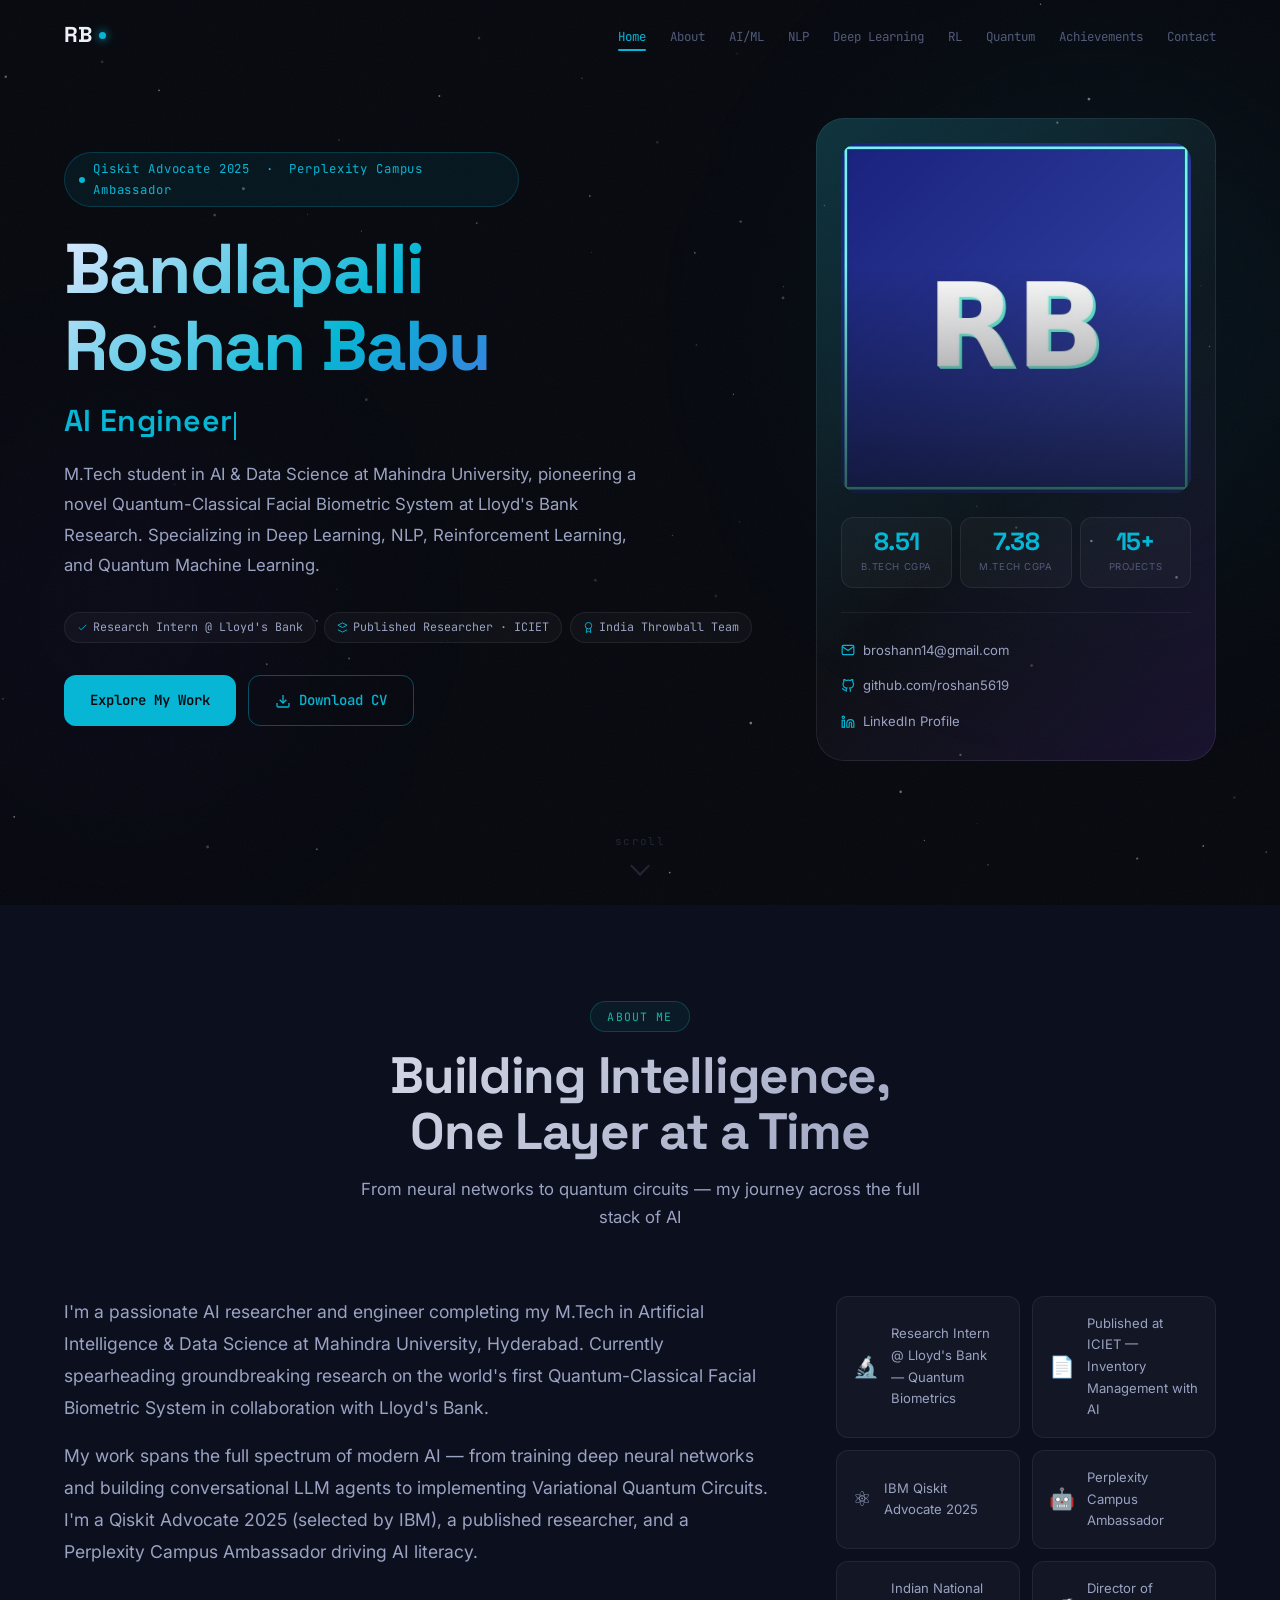
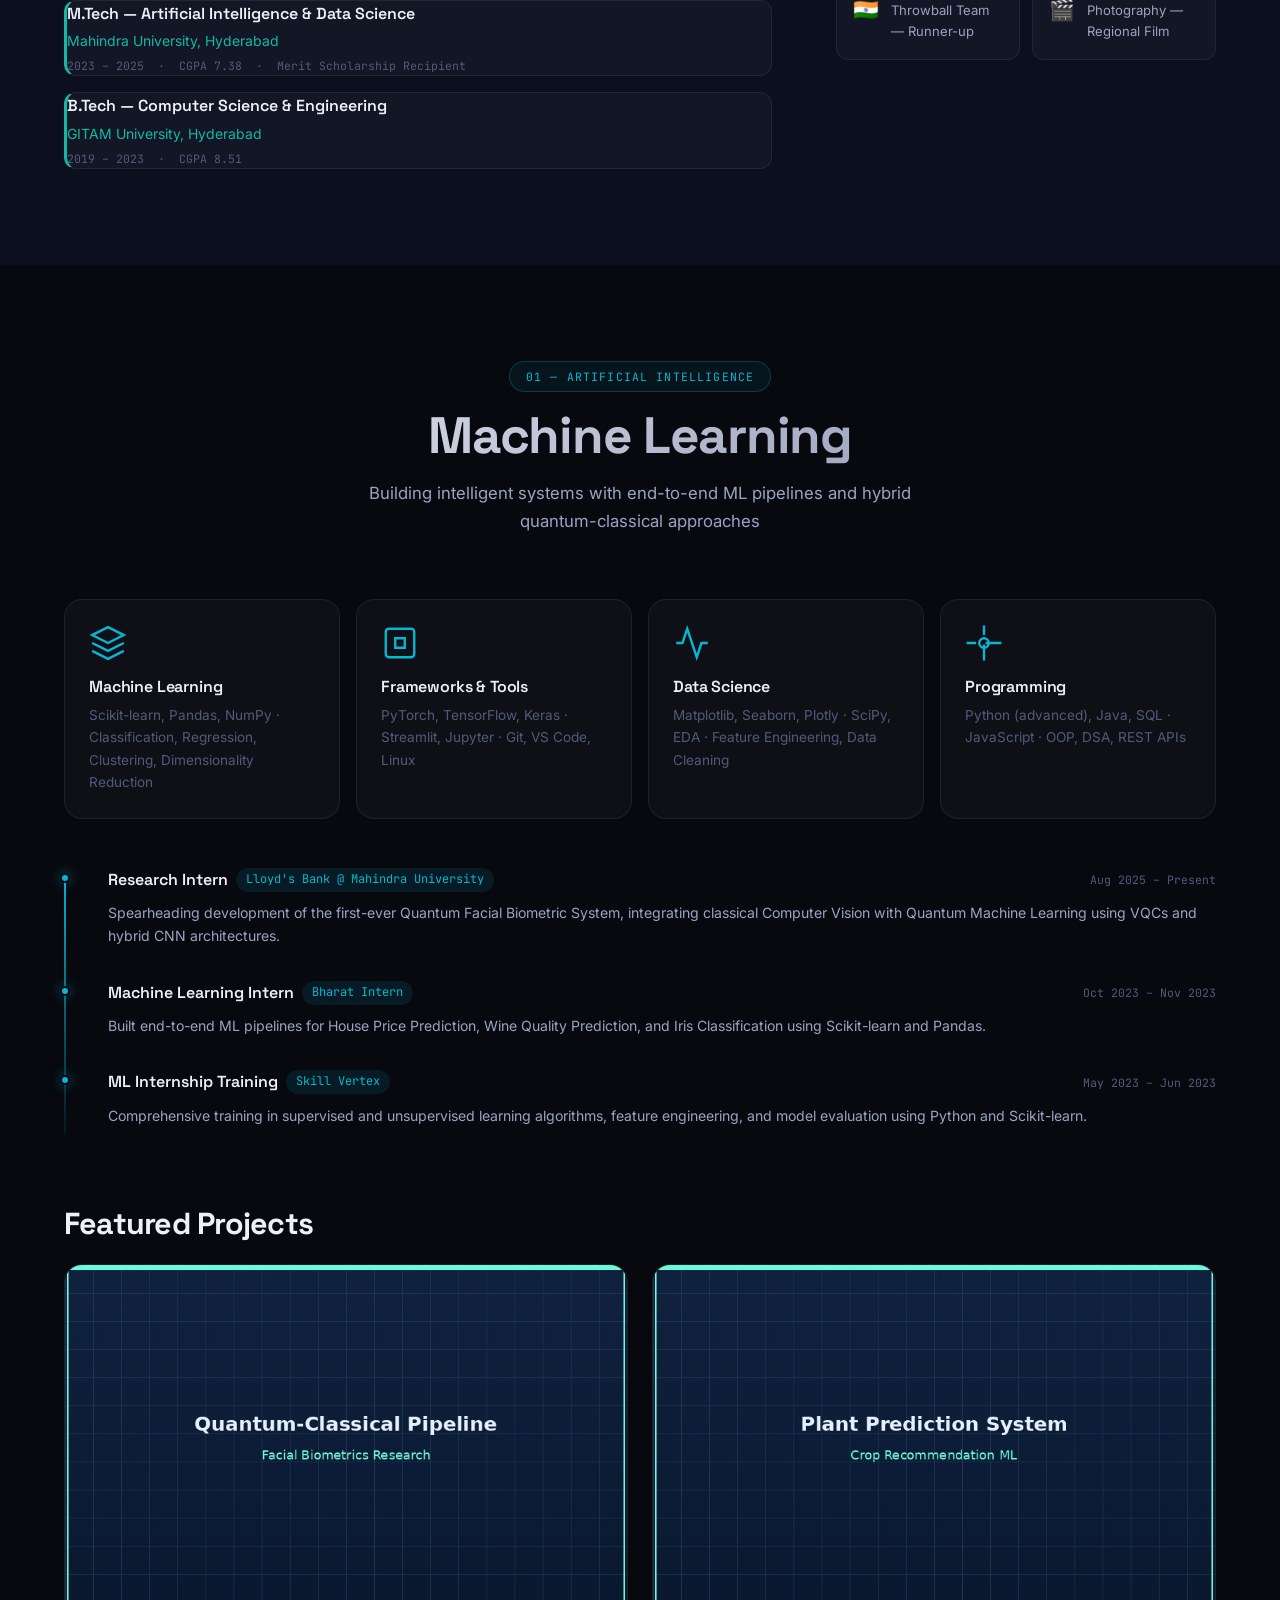
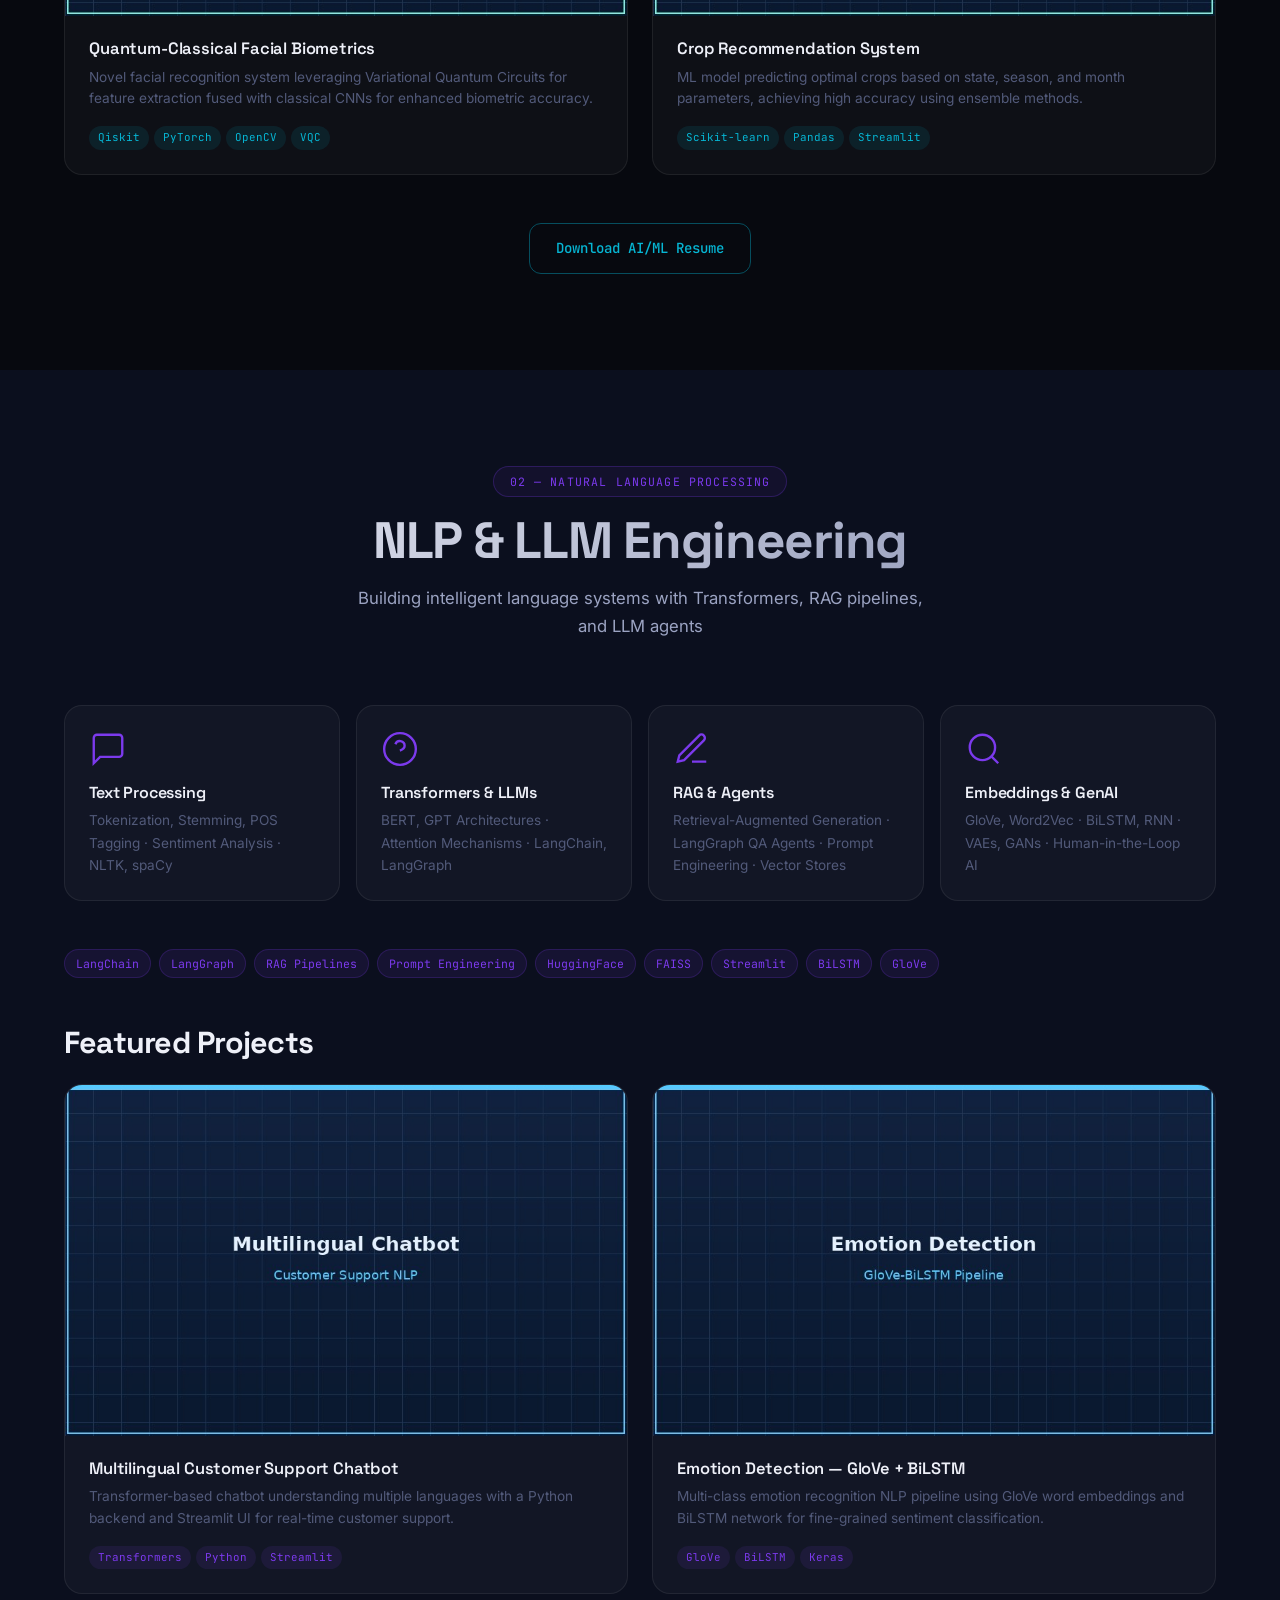
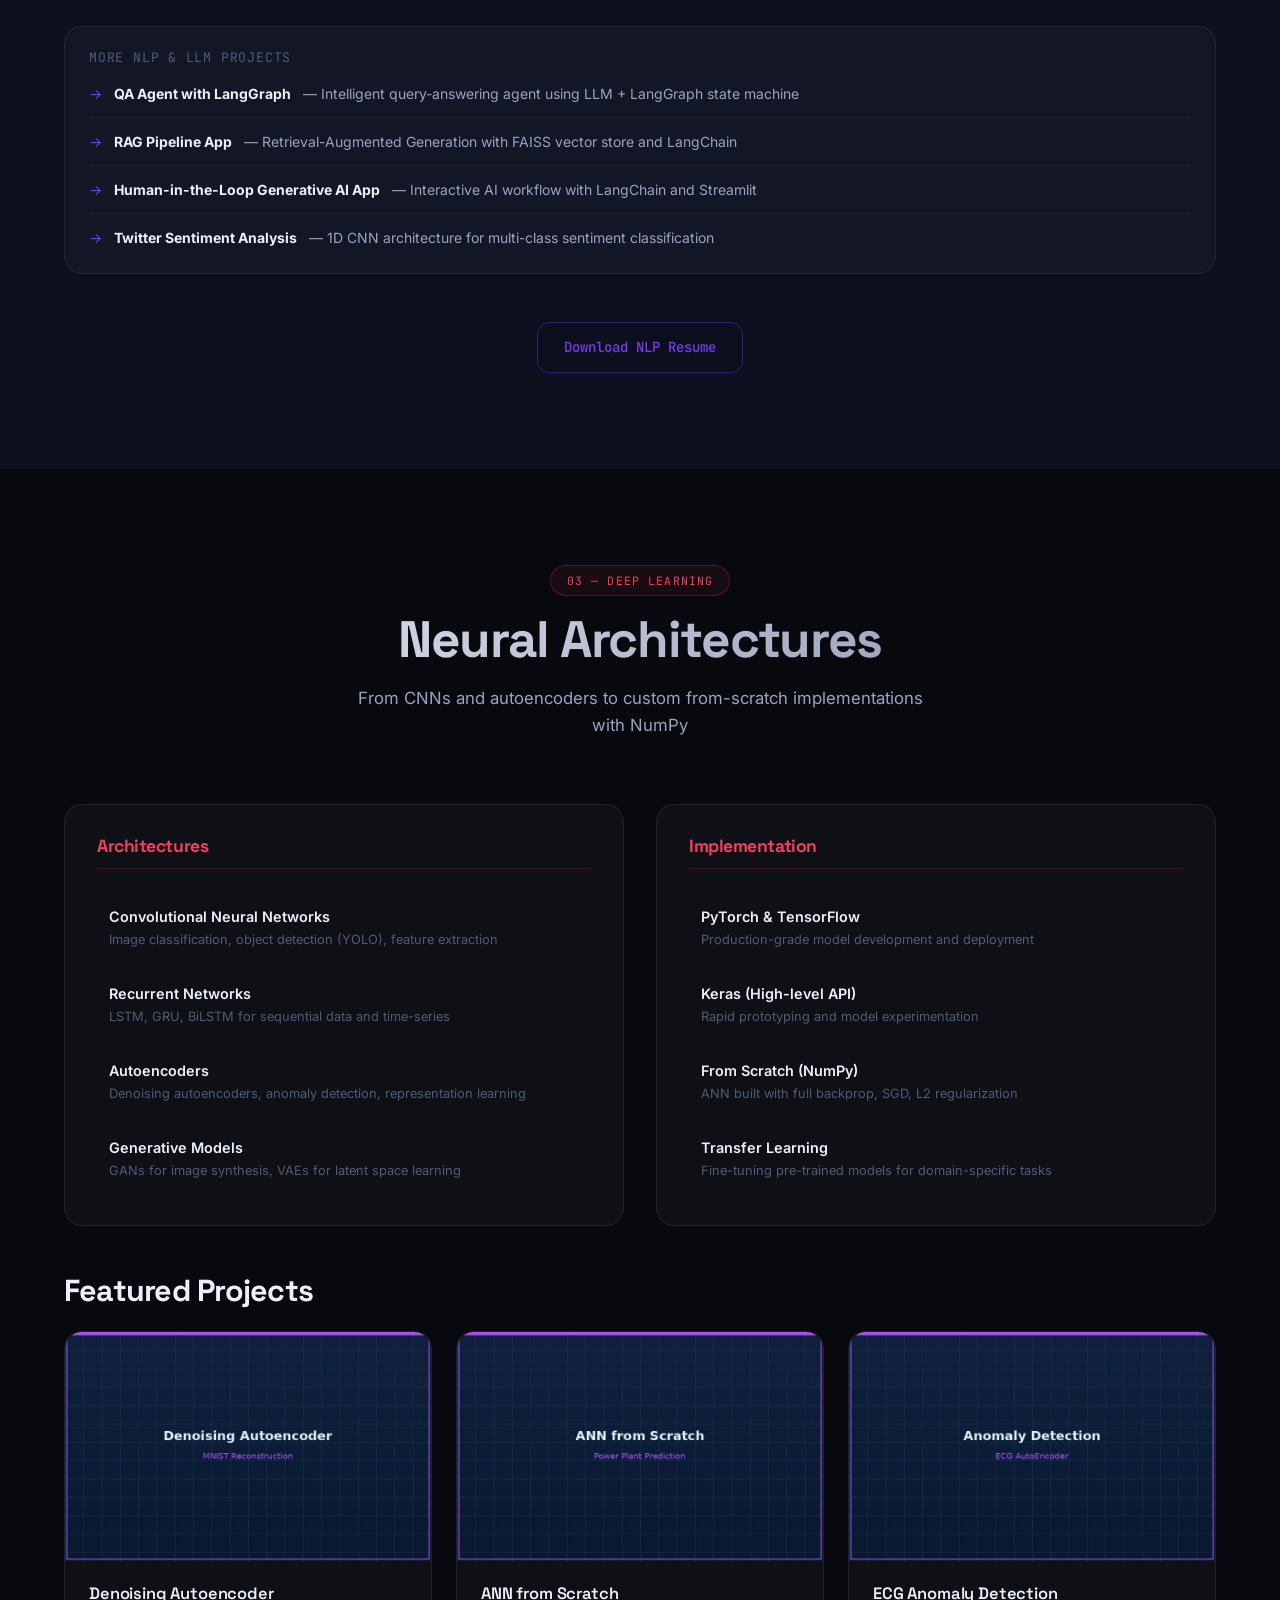
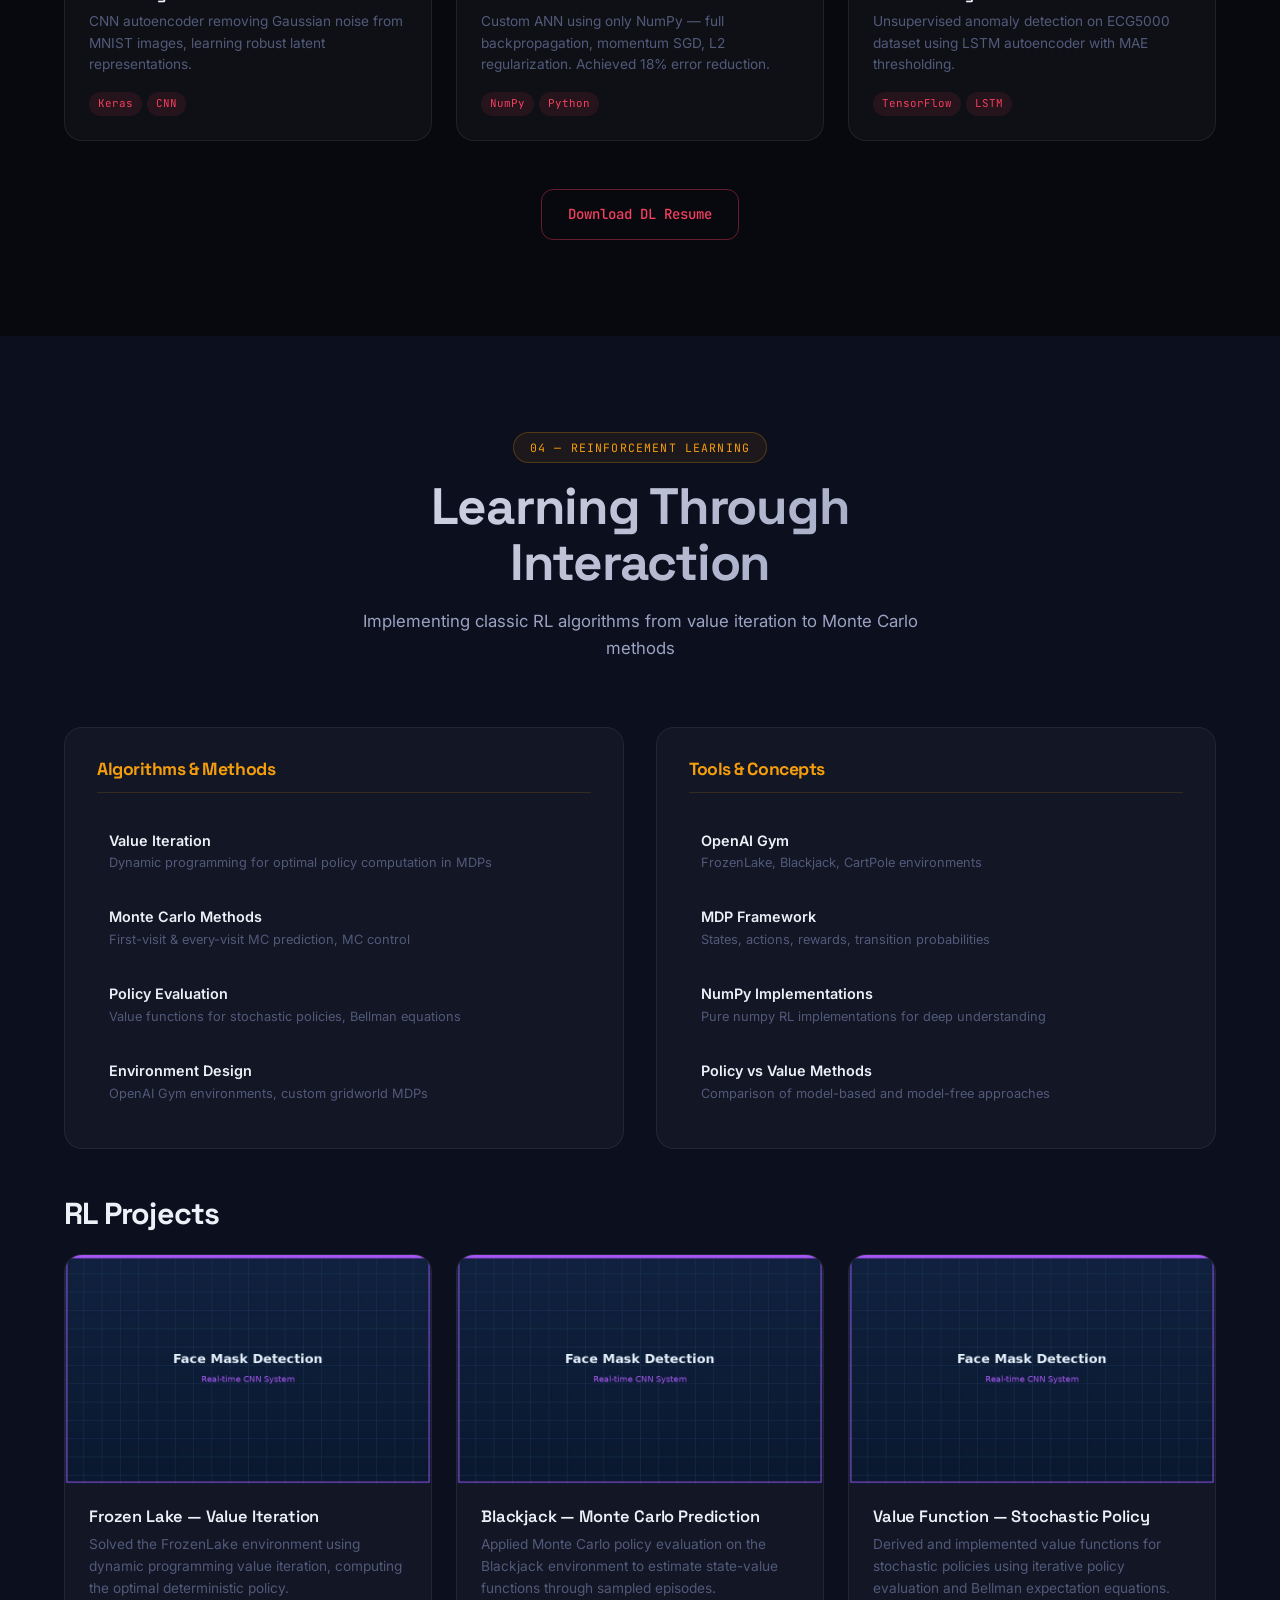
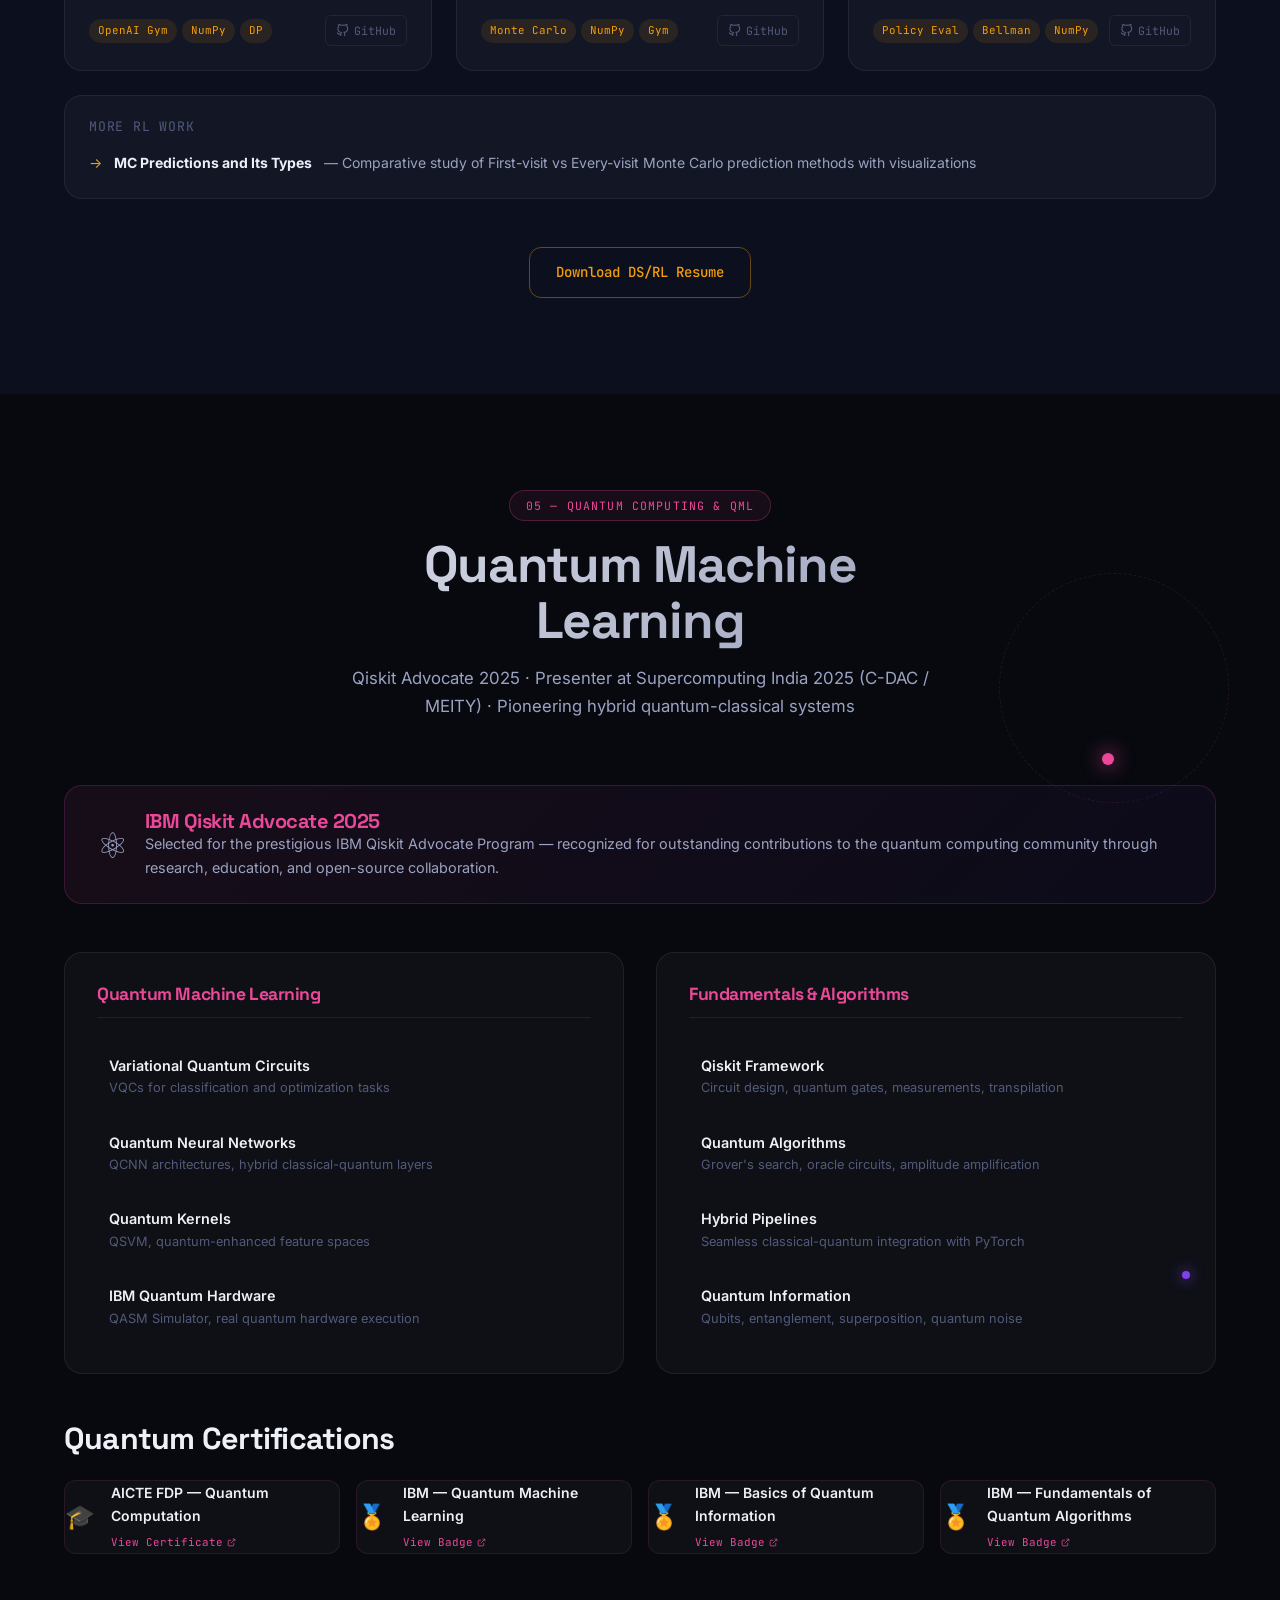
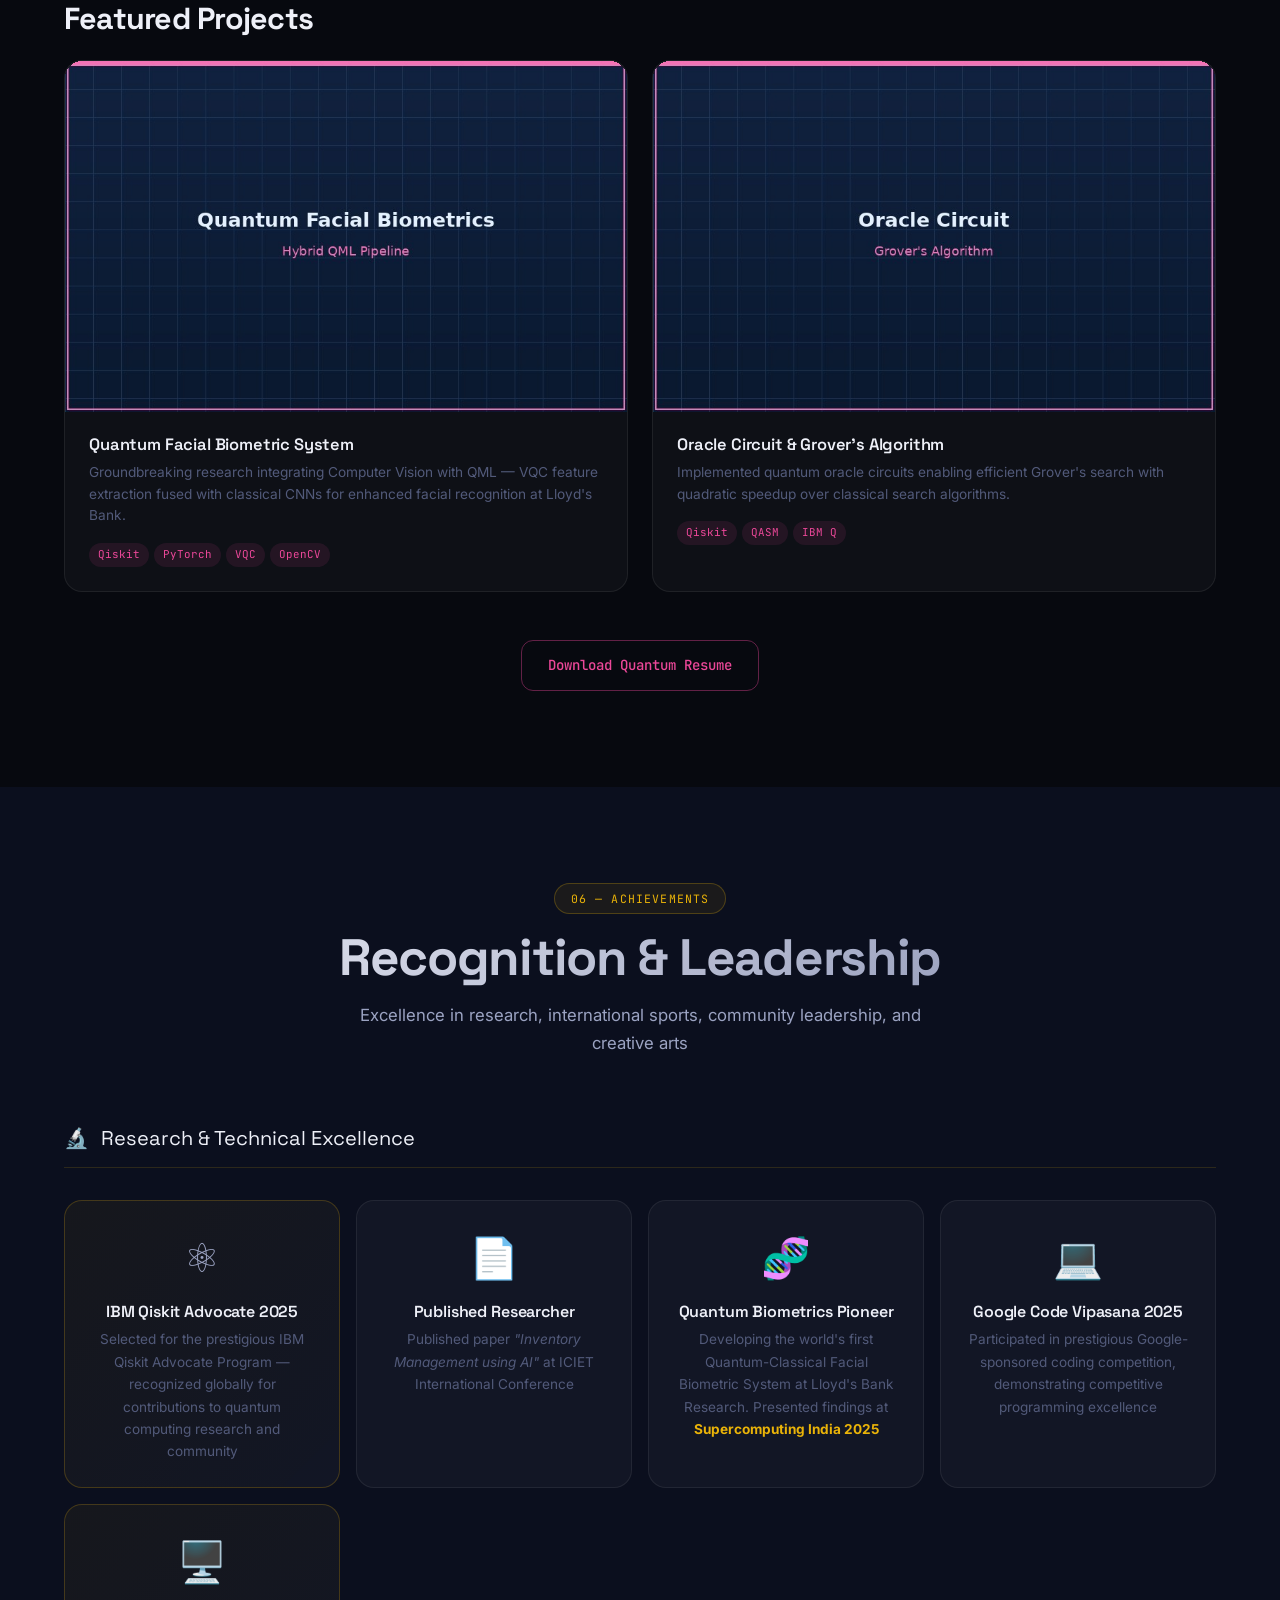
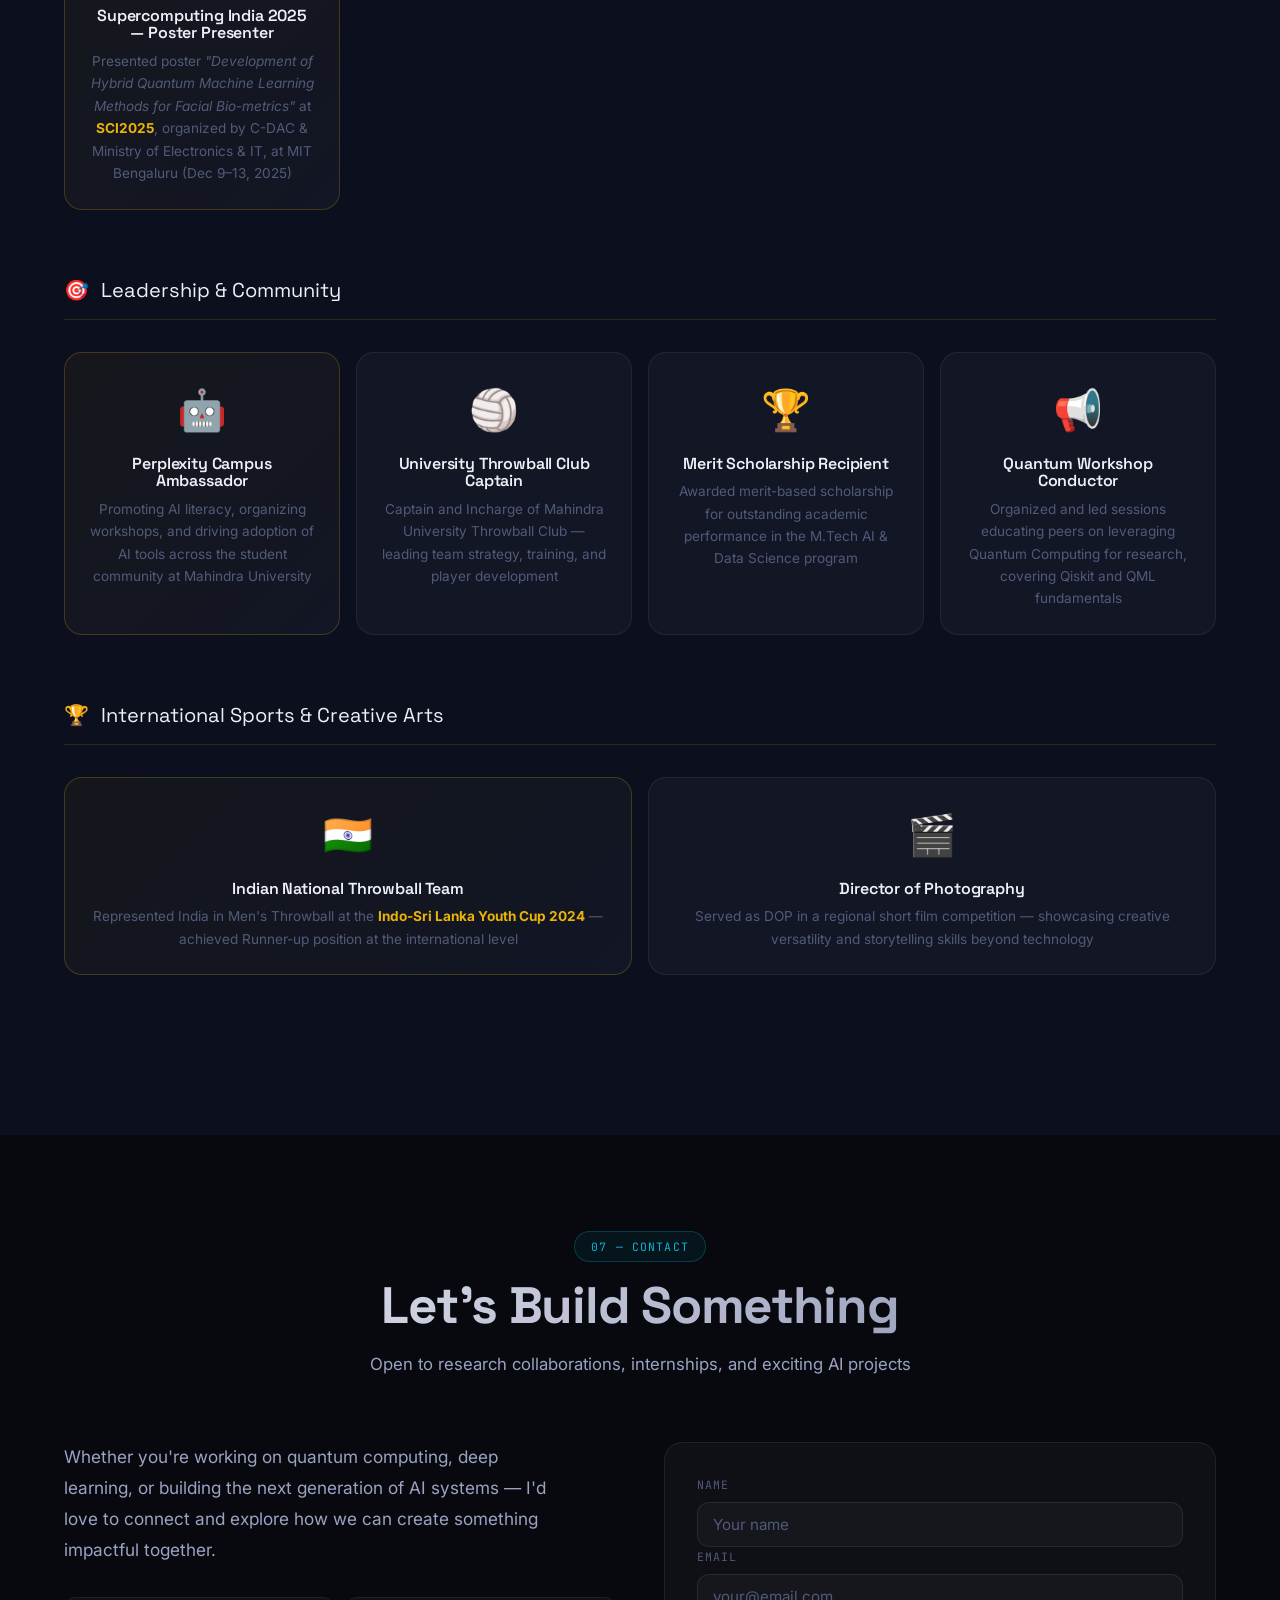
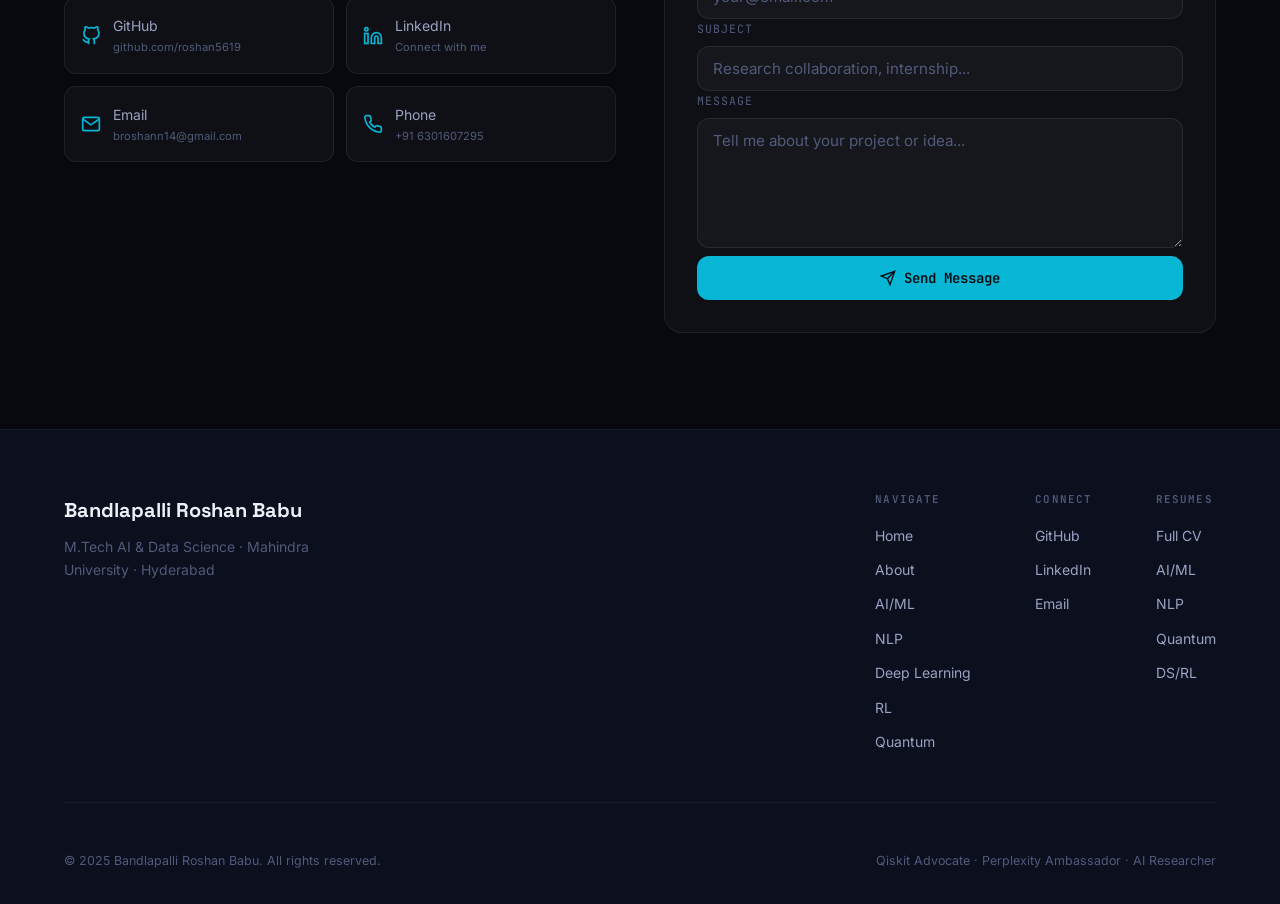
==== index.html @ 0f02d1ce "updated the formspree.io" ====
<!DOCTYPE html>
<html lang="en">
<head>
  <meta charset="UTF-8">
  <meta name="viewport" content="width=device-width, initial-scale=1.0">
  <meta name="description" content="Bandlapalli Roshan Babu — AI Engineer, Quantum ML Researcher, NLP & RL Specialist | M.Tech AI & Data Science, Mahindra University | Qiskit Advocate 2025">
  <title>Roshan Babu | AI Engineer & Quantum ML Researcher</title>
  <link rel="preconnect" href="https://fonts.googleapis.com">
  <link rel="preconnect" href="https://fonts.gstatic.com" crossorigin>
  <link href="https://fonts.googleapis.com/css2?family=Space+Grotesk:wght@400;500;600;700&family=Inter:ital,wght@0,300;0,400;0,500;1,400&family=JetBrains+Mono:wght@400;500&display=swap" rel="stylesheet">
  <link rel="stylesheet" href="styles.css">
</head>
<body>
  <!-- Particles canvas -->
  <canvas id="particles" aria-hidden="true"></canvas>

  <!-- Navigation -->
  <header class="site-header" role="banner">
    <nav class="nav-inner" role="navigation" aria-label="Main navigation">
      <a href="#home" class="nav-logo">
        RB<span class="logo-dot"></span>
      </a>
      <ul class="nav-links" id="nav-links">
        <li><a href="#home"         class="nav-link">Home</a></li>
        <li><a href="#about"        class="nav-link">About</a></li>
        <li><a href="#ai-ml"        class="nav-link">AI/ML</a></li>
        <li><a href="#nlp"          class="nav-link">NLP</a></li>
        <li><a href="#dl"           class="nav-link">Deep Learning</a></li>
        <li><a href="#rl"           class="nav-link">RL</a></li>
        <li><a href="#quantum"      class="nav-link">Quantum</a></li>
        <li><a href="#achievements" class="nav-link">Achievements</a></li>
        <li><a href="#contact"      class="nav-link">Contact</a></li>
      </ul>
      <button class="nav-toggle" id="nav-toggle" aria-label="Toggle navigation" aria-expanded="false">
        <span></span><span></span><span></span>
      </button>
    </nav>
  </header>

  <main role="main">

    <!-- ══════════════════ HERO ══════════════════ -->
    <section id="home" class="hero section">
      <div class="hero-grain" aria-hidden="true"></div>
      <div class="hero-glow-1" aria-hidden="true"></div>
      <div class="hero-glow-2" aria-hidden="true"></div>
      <div class="container">
        <div class="hero-grid">

          <!-- Left: Text -->
          <div class="hero-text">
            <p class="hero-eyebrow">
              <span class="hero-eyebrow-dot"></span>
              Qiskit Advocate 2025 &nbsp;·&nbsp; Perplexity Campus Ambassador
            </p>
            <h1 class="hero-title">
              <span class="hero-name">Bandlapalli<br>Roshan Babu</span>
              <span class="hero-role-line">
                <span class="typewriter" id="typewriter"></span><span class="tw-cursor" aria-hidden="true"></span>
              </span>
            </h1>
            <p class="hero-desc">
              M.Tech student in AI &amp; Data Science at Mahindra University, pioneering a novel
              Quantum-Classical Facial Biometric System at Lloyd's Bank Research. Specializing in
              Deep Learning, NLP, Reinforcement Learning, and Quantum Machine Learning.
            </p>
            <div class="hero-badges">
              <span class="badge">
                <svg viewBox="0 0 24 24" fill="none" stroke="currentColor" stroke-width="2"><polyline points="20 6 9 17 4 12"/></svg>
                Research Intern @ Lloyd's Bank
              </span>
              <span class="badge">
                <svg viewBox="0 0 24 24" fill="none" stroke="currentColor" stroke-width="2"><path d="M12 2L2 7l10 5 10-5-10-5z"/><path d="M2 17l10 5 10-5"/></svg>
                Published Researcher · ICIET
              </span>
              <span class="badge">
                <svg viewBox="0 0 24 24" fill="none" stroke="currentColor" stroke-width="2"><circle cx="12" cy="8" r="7"/><path d="M8.21 13.89L7 23l5-3 5 3-1.21-9.12"/></svg>
                India Throwball Team
              </span>
            </div>
            <div class="hero-cta">
              <a href="#ai-ml" class="btn btn-primary">Explore My Work</a>
              <a href="RoshanBabu_CV.pdf" class="btn btn-outline" download>
                <svg viewBox="0 0 24 24" fill="none" stroke="currentColor" stroke-width="2"><path d="M21 15v4a2 2 0 0 1-2 2H5a2 2 0 0 1-2-2v-4"/><polyline points="7 10 12 15 17 10"/><line x1="12" y1="15" x2="12" y2="3"/></svg>
                Download CV
              </a>
            </div>
          </div>

          <!-- Right: Profile card -->
          <div class="profile-card">
            <div class="profile-img-wrap">
              <img src="profile-roshan.jpg" alt="Bandlapalli Roshan Babu" class="profile-img">
              <div class="profile-img-grad" aria-hidden="true"></div>
            </div>
            <div class="profile-stats">
              <div class="stat">
                <span class="stat-val">8.51</span>
                <span class="stat-lbl">B.Tech CGPA</span>
              </div>
              <div class="stat">
                <span class="stat-val">7.38</span>
                <span class="stat-lbl">M.Tech CGPA</span>
              </div>
              <div class="stat">
                <span class="stat-val">15+</span>
                <span class="stat-lbl">Projects</span>
              </div>
            </div>
            <div class="profile-contacts">
              <a href="mailto:broshann14@gmail.com" class="contact-link">
                <svg viewBox="0 0 24 24" fill="none" stroke="currentColor" stroke-width="2"><path d="M4 4h16c1.1 0 2 .9 2 2v12c0 1.1-.9 2-2 2H4c-1.1 0-2-.9-2-2V6c0-1.1.9-2 2-2z"/><polyline points="22,6 12,13 2,6"/></svg>
                broshann14@gmail.com
              </a>
              <a href="https://github.com/roshan5619" class="contact-link" target="_blank" rel="noopener">
                <svg viewBox="0 0 24 24" fill="none" stroke="currentColor" stroke-width="2"><path d="M9 19c-5 1.5-5-2.5-7-3m14 6v-3.87a3.37 3.37 0 0 0-.94-2.61c3.14-.35 6.44-1.54 6.44-7A5.44 5.44 0 0 0 20 4.77 5.07 5.07 0 0 0 19.91 1S18.73.65 16 2.48a13.38 13.38 0 0 0-7 0C6.27.65 5.09 1 5.09 1A5.07 5.07 0 0 0 5 4.77a5.44 5.44 0 0 0-1.5 3.78c0 5.42 3.3 6.61 6.44 7A3.37 3.37 0 0 0 9 18.13V22"/></svg>
                github.com/roshan5619
              </a>
              <a href="https://www.linkedin.com/in/roshan-babu-59602a236/" class="contact-link" target="_blank" rel="noopener">
                <svg viewBox="0 0 24 24" fill="none" stroke="currentColor" stroke-width="2"><path d="M16 8a6 6 0 0 1 6 6v7h-4v-7a2 2 0 0 0-2-2 2 2 0 0 0-2 2v7h-4v-7a6 6 0 0 1 6-6z"/><rect x="2" y="9" width="4" height="12"/><circle cx="4" cy="4" r="2"/></svg>
                LinkedIn Profile
              </a>
            </div>
          </div>
        </div>
      </div>
      <div class="scroll-cue" aria-hidden="true">
        <span>scroll</span>
        <div class="scroll-cue-arr"></div>
      </div>
    </section>

    <!-- ══════════════════ ABOUT ══════════════════ -->
    <section id="about" class="section section-alt">
      <div class="container">
        <div class="section-header reveal">
          <span class="section-badge">About Me</span>
          <h2 class="section-title">Building Intelligence,<br>One Layer at a Time</h2>
          <p class="section-sub">From neural networks to quantum circuits — my journey across the full stack of AI</p>
        </div>
        <div class="about-grid">
          <div>
            <p class="about-lead reveal">
              I'm a passionate AI researcher and engineer completing my M.Tech in Artificial Intelligence &amp; Data Science at Mahindra University, Hyderabad. Currently spearheading groundbreaking research on the world's first Quantum-Classical Facial Biometric System in collaboration with Lloyd's Bank.
            </p>
            <p class="about-lead reveal" style="margin-top:16px;">
              My work spans the full spectrum of modern AI — from training deep neural networks and building conversational LLM agents to implementing Variational Quantum Circuits. I'm a Qiskit Advocate 2025 (selected by IBM), a published researcher, and a Perplexity Campus Ambassador driving AI literacy.
            </p>
            <div class="edu-cards">
              <div class="edu-card reveal">
                <div class="edu-deg">M.Tech — Artificial Intelligence &amp; Data Science</div>
                <div class="edu-school">Mahindra University, Hyderabad</div>
                <div class="edu-meta">2023 – 2025 &nbsp;·&nbsp; CGPA 7.38 &nbsp;·&nbsp; Merit Scholarship Recipient</div>
              </div>
              <div class="edu-card reveal">
                <div class="edu-deg">B.Tech — Computer Science &amp; Engineering</div>
                <div class="edu-school">GITAM University, Hyderabad</div>
                <div class="edu-meta">2019 – 2023 &nbsp;·&nbsp; CGPA 8.51</div>
              </div>
            </div>
          </div>
          <div class="highlight-pills stagger">
            <div class="hpill reveal">
              <span class="hpill-icon">🔬</span>
              <span>Research Intern @ Lloyd's Bank — Quantum Biometrics</span>
            </div>
            <div class="hpill reveal">
              <span class="hpill-icon">📄</span>
              <span>Published at ICIET — Inventory Management with AI</span>
            </div>
            <div class="hpill reveal">
              <span class="hpill-icon">⚛️</span>
              <span>IBM Qiskit Advocate 2025</span>
            </div>
            <div class="hpill reveal">
              <span class="hpill-icon">🤖</span>
              <span>Perplexity Campus Ambassador</span>
            </div>
            <div class="hpill reveal">
              <span class="hpill-icon">🇮🇳</span>
              <span>Indian National Throwball Team — Runner-up</span>
            </div>
            <div class="hpill reveal">
              <span class="hpill-icon">🎬</span>
              <span>Director of Photography — Regional Film</span>
            </div>
          </div>
        </div>
      </div>
    </section>

    <!-- ══════════════════ AI/ML ══════════════════ -->
    <section id="ai-ml" class="section">
      <div class="container">
        <div class="section-header reveal">
          <span class="section-badge">01 — Artificial Intelligence</span>
          <h2 class="section-title">Machine Learning</h2>
          <p class="section-sub">Building intelligent systems with end-to-end ML pipelines and hybrid quantum-classical approaches</p>
        </div>

        <div class="skills-grid stagger">
          <div class="skill-card reveal">
            <div class="skill-icon"><svg viewBox="0 0 24 24" fill="none" stroke="currentColor" stroke-width="1.5"><path d="M12 2L2 7l10 5 10-5-10-5zM2 17l10 5 10-5M2 12l10 5 10-5"/></svg></div>
            <h4>Machine Learning</h4>
            <p>Scikit-learn, Pandas, NumPy · Classification, Regression, Clustering, Dimensionality Reduction</p>
          </div>
          <div class="skill-card reveal">
            <div class="skill-icon"><svg viewBox="0 0 24 24" fill="none" stroke="currentColor" stroke-width="1.5"><rect x="3" y="3" width="18" height="18" rx="2"/><path d="M9 9h6v6H9z"/></svg></div>
            <h4>Frameworks & Tools</h4>
            <p>PyTorch, TensorFlow, Keras · Streamlit, Jupyter · Git, VS Code, Linux</p>
          </div>
          <div class="skill-card reveal">
            <div class="skill-icon"><svg viewBox="0 0 24 24" fill="none" stroke="currentColor" stroke-width="1.5"><path d="M22 12h-4l-3 9L9 3l-3 9H2"/></svg></div>
            <h4>Data Science</h4>
            <p>Matplotlib, Seaborn, Plotly · SciPy, EDA · Feature Engineering, Data Cleaning</p>
          </div>
          <div class="skill-card reveal">
            <div class="skill-icon"><svg viewBox="0 0 24 24" fill="none" stroke="currentColor" stroke-width="1.5"><circle cx="12" cy="12" r="3"/><path d="M12 1v6m0 6v10M1 12h6m6 0h10"/></svg></div>
            <h4>Programming</h4>
            <p>Python (advanced), Java, SQL · JavaScript · OOP, DSA, REST APIs</p>
          </div>
        </div>

        <div class="timeline reveal">
          <div class="tl-item">
            <div class="tl-meta">
              <span class="tl-role">Research Intern</span>
              <span class="tl-co">Lloyd's Bank @ Mahindra University</span>
              <span class="tl-date">Aug 2025 – Present</span>
            </div>
            <p class="tl-desc">Spearheading development of the first-ever Quantum Facial Biometric System, integrating classical Computer Vision with Quantum Machine Learning using VQCs and hybrid CNN architectures.</p>
          </div>
          <div class="tl-item">
            <div class="tl-meta">
              <span class="tl-role">Machine Learning Intern</span>
              <span class="tl-co">Bharat Intern</span>
              <span class="tl-date">Oct 2023 – Nov 2023</span>
            </div>
            <p class="tl-desc">Built end-to-end ML pipelines for House Price Prediction, Wine Quality Prediction, and Iris Classification using Scikit-learn and Pandas.</p>
          </div>
          <div class="tl-item">
            <div class="tl-meta">
              <span class="tl-role">ML Internship Training</span>
              <span class="tl-co">Skill Vertex</span>
              <span class="tl-date">May 2023 – Jun 2023</span>
            </div>
            <p class="tl-desc">Comprehensive training in supervised and unsupervised learning algorithms, feature engineering, and model evaluation using Python and Scikit-learn.</p>
          </div>
        </div>

        <h3 style="margin-bottom:var(--sp-6); color:var(--t-high);" class="reveal">Featured Projects</h3>
        <div class="projects-grid stagger">
          <article class="project-card reveal">
            <div class="proj-img-wrap">
              <img src="project-aiml-1.jpg" alt="Quantum-Classical Facial Biometrics" class="proj-img" loading="lazy">
              <div class="proj-overlay"><span class="proj-type">Research Project</span></div>
            </div>
            <div class="proj-body">
              <h4 class="proj-title">Quantum-Classical Facial Biometrics</h4>
              <p class="proj-desc">Novel facial recognition system leveraging Variational Quantum Circuits for feature extraction fused with classical CNNs for enhanced biometric accuracy.</p>
              <div class="proj-footer">
                <div class="proj-tags"><span class="tag">Qiskit</span><span class="tag">PyTorch</span><span class="tag">OpenCV</span><span class="tag">VQC</span></div>
              </div>
            </div>
          </article>
          <article class="project-card reveal">
            <div class="proj-img-wrap">
              <img src="project-aiml-2.jpg" alt="Plant Prediction System" class="proj-img" loading="lazy">
              <div class="proj-overlay"><span class="proj-type">ML Project</span></div>
            </div>
            <div class="proj-body">
              <h4 class="proj-title">Crop Recommendation System</h4>
              <p class="proj-desc">ML model predicting optimal crops based on state, season, and month parameters, achieving high accuracy using ensemble methods.</p>
              <div class="proj-footer">
                <div class="proj-tags"><span class="tag">Scikit-learn</span><span class="tag">Pandas</span><span class="tag">Streamlit</span></div>
              </div>
            </div>
          </article>
        </div>
        <div class="section-cta reveal">
          <a href="RoshanBabu_AI.pdf" class="btn btn-outline" download>Download AI/ML Resume</a>
        </div>
      </div>
    </section>

    <!-- ══════════════════ NLP ══════════════════ -->
    <section id="nlp" class="section section-alt">
      <div class="container">
        <div class="section-header reveal">
          <span class="section-badge">02 — Natural Language Processing</span>
          <h2 class="section-title">NLP &amp; LLM Engineering</h2>
          <p class="section-sub">Building intelligent language systems with Transformers, RAG pipelines, and LLM agents</p>
        </div>

        <div class="skills-grid stagger">
          <div class="skill-card reveal">
            <div class="skill-icon"><svg viewBox="0 0 24 24" fill="none" stroke="currentColor" stroke-width="1.5"><path d="M21 15a2 2 0 0 1-2 2H7l-4 4V5a2 2 0 0 1 2-2h14a2 2 0 0 1 2 2z"/></svg></div>
            <h4>Text Processing</h4>
            <p>Tokenization, Stemming, POS Tagging · Sentiment Analysis · NLTK, spaCy</p>
          </div>
          <div class="skill-card reveal">
            <div class="skill-icon"><svg viewBox="0 0 24 24" fill="none" stroke="currentColor" stroke-width="1.5"><path d="M9.09 9a3 3 0 0 1 5.83 1c0 2-3 3-3 3"/><circle cx="12" cy="12" r="10"/><line x1="12" y1="17" x2="12.01" y2="17"/></svg></div>
            <h4>Transformers &amp; LLMs</h4>
            <p>BERT, GPT Architectures · Attention Mechanisms · LangChain, LangGraph</p>
          </div>
          <div class="skill-card reveal">
            <div class="skill-icon"><svg viewBox="0 0 24 24" fill="none" stroke="currentColor" stroke-width="1.5"><path d="M12 20h9M16.5 3.5a2.12 2.12 0 0 1 3 3L7 19l-4 1 1-4L16.5 3.5z"/></svg></div>
            <h4>RAG &amp; Agents</h4>
            <p>Retrieval-Augmented Generation · LangGraph QA Agents · Prompt Engineering · Vector Stores</p>
          </div>
          <div class="skill-card reveal">
            <div class="skill-icon"><svg viewBox="0 0 24 24" fill="none" stroke="currentColor" stroke-width="1.5"><circle cx="11" cy="11" r="8"/><path d="M21 21l-4.35-4.35"/></svg></div>
            <h4>Embeddings &amp; GenAI</h4>
            <p>GloVe, Word2Vec · BiLSTM, RNN · VAEs, GANs · Human-in-the-Loop AI</p>
          </div>
        </div>

        <div class="skill-chips reveal" style="margin-bottom:var(--sp-12);">
          <span class="chip">LangChain</span><span class="chip">LangGraph</span><span class="chip">RAG Pipelines</span>
          <span class="chip">Prompt Engineering</span><span class="chip">HuggingFace</span><span class="chip">FAISS</span>
          <span class="chip">Streamlit</span><span class="chip">BiLSTM</span><span class="chip">GloVe</span>
        </div>

        <h3 style="margin-bottom:var(--sp-6); color:var(--t-high);" class="reveal">Featured Projects</h3>
        <div class="projects-grid stagger">
          <article class="project-card reveal">
            <div class="proj-img-wrap">
              <img src="project-nlp-1.jpg" alt="Multilingual Chatbot" class="proj-img" loading="lazy">
              <div class="proj-overlay"><span class="proj-type">NLP Project</span></div>
            </div>
            <div class="proj-body">
              <h4 class="proj-title">Multilingual Customer Support Chatbot</h4>
              <p class="proj-desc">Transformer-based chatbot understanding multiple languages with a Python backend and Streamlit UI for real-time customer support.</p>
              <div class="proj-footer">
                <div class="proj-tags"><span class="tag">Transformers</span><span class="tag">Python</span><span class="tag">Streamlit</span></div>
              </div>
            </div>
          </article>
          <article class="project-card reveal">
            <div class="proj-img-wrap">
              <img src="project-nlp-2.jpg" alt="Emotion Detection" class="proj-img" loading="lazy">
              <div class="proj-overlay"><span class="proj-type">NLP Project</span></div>
            </div>
            <div class="proj-body">
              <h4 class="proj-title">Emotion Detection — GloVe + BiLSTM</h4>
              <p class="proj-desc">Multi-class emotion recognition NLP pipeline using GloVe word embeddings and BiLSTM network for fine-grained sentiment classification.</p>
              <div class="proj-footer">
                <div class="proj-tags"><span class="tag">GloVe</span><span class="tag">BiLSTM</span><span class="tag">Keras</span></div>
              </div>
            </div>
          </article>
        </div>
        <div class="more-projects reveal">
          <h4>More NLP &amp; LLM Projects</h4>
          <ul class="more-list">
            <li><strong>QA Agent with LangGraph</strong> — Intelligent query-answering agent using LLM + LangGraph state machine</li>
            <li><strong>RAG Pipeline App</strong> — Retrieval-Augmented Generation with FAISS vector store and LangChain</li>
            <li><strong>Human-in-the-Loop Generative AI App</strong> — Interactive AI workflow with LangChain and Streamlit</li>
            <li><strong>Twitter Sentiment Analysis</strong> — 1D CNN architecture for multi-class sentiment classification</li>
          </ul>
        </div>
        <div class="section-cta reveal">
          <a href="RoshanBabu_MlNLP.pdf" class="btn btn-outline" download>Download NLP Resume</a>
        </div>
      </div>
    </section>

    <!-- ══════════════════ DEEP LEARNING ══════════════════ -->
    <section id="dl" class="section">
      <div class="container">
        <div class="section-header reveal">
          <span class="section-badge">03 — Deep Learning</span>
          <h2 class="section-title">Neural Architectures</h2>
          <p class="section-sub">From CNNs and autoencoders to custom from-scratch implementations with NumPy</p>
        </div>

        <div class="dual-grid">
          <div class="sub-card reveal">
            <h3>Architectures</h3>
            <div class="skill-items">
              <div class="skill-item">
                <span class="sk-name">Convolutional Neural Networks</span>
                <p class="sk-det">Image classification, object detection (YOLO), feature extraction</p>
              </div>
              <div class="skill-item">
                <span class="sk-name">Recurrent Networks</span>
                <p class="sk-det">LSTM, GRU, BiLSTM for sequential data and time-series</p>
              </div>
              <div class="skill-item">
                <span class="sk-name">Autoencoders</span>
                <p class="sk-det">Denoising autoencoders, anomaly detection, representation learning</p>
              </div>
              <div class="skill-item">
                <span class="sk-name">Generative Models</span>
                <p class="sk-det">GANs for image synthesis, VAEs for latent space learning</p>
              </div>
            </div>
          </div>
          <div class="sub-card reveal">
            <h3>Implementation</h3>
            <div class="skill-items">
              <div class="skill-item">
                <span class="sk-name">PyTorch &amp; TensorFlow</span>
                <p class="sk-det">Production-grade model development and deployment</p>
              </div>
              <div class="skill-item">
                <span class="sk-name">Keras (High-level API)</span>
                <p class="sk-det">Rapid prototyping and model experimentation</p>
              </div>
              <div class="skill-item">
                <span class="sk-name">From Scratch (NumPy)</span>
                <p class="sk-det">ANN built with full backprop, SGD, L2 regularization</p>
              </div>
              <div class="skill-item">
                <span class="sk-name">Transfer Learning</span>
                <p class="sk-det">Fine-tuning pre-trained models for domain-specific tasks</p>
              </div>
            </div>
          </div>
        </div>

        <h3 style="margin-bottom:var(--sp-6); color:var(--t-high);" class="reveal">Featured Projects</h3>
        <div class="projects-grid projects-grid-3 stagger">
          <article class="project-card reveal">
            <div class="proj-img-wrap">
              <img src="project-dl-1.jpg" alt="Denoising Autoencoder" class="proj-img" loading="lazy">
              <div class="proj-overlay"><span class="proj-type">Deep Learning</span></div>
            </div>
            <div class="proj-body">
              <h4 class="proj-title">Denoising Autoencoder</h4>
              <p class="proj-desc">CNN autoencoder removing Gaussian noise from MNIST images, learning robust latent representations.</p>
              <div class="proj-footer"><div class="proj-tags"><span class="tag">Keras</span><span class="tag">CNN</span></div></div>
            </div>
          </article>
          <article class="project-card reveal">
            <div class="proj-img-wrap">
              <img src="project-dl-2.jpg" alt="ANN from Scratch" class="proj-img" loading="lazy">
              <div class="proj-overlay"><span class="proj-type">From Scratch</span></div>
            </div>
            <div class="proj-body">
              <h4 class="proj-title">ANN from Scratch</h4>
              <p class="proj-desc">Custom ANN using only NumPy — full backpropagation, momentum SGD, L2 regularization. Achieved 18% error reduction.</p>
              <div class="proj-footer"><div class="proj-tags"><span class="tag">NumPy</span><span class="tag">Python</span></div></div>
            </div>
          </article>
          <article class="project-card reveal">
            <div class="proj-img-wrap">
              <img src="project-dl-3.jpg" alt="ECG Anomaly Detection" class="proj-img" loading="lazy">
              <div class="proj-overlay"><span class="proj-type">Deep Learning</span></div>
            </div>
            <div class="proj-body">
              <h4 class="proj-title">ECG Anomaly Detection</h4>
              <p class="proj-desc">Unsupervised anomaly detection on ECG5000 dataset using LSTM autoencoder with MAE thresholding.</p>
              <div class="proj-footer"><div class="proj-tags"><span class="tag">TensorFlow</span><span class="tag">LSTM</span></div></div>
            </div>
          </article>
        </div>
        <div class="section-cta reveal">
          <a href="RoshanBabu.pdf" class="btn btn-outline" download>Download DL Resume</a>
        </div>
      </div>
    </section>

    <!-- ══════════════════ REINFORCEMENT LEARNING ══════════════════ -->
    <section id="rl" class="section section-alt">
      <div class="container">
        <div class="section-header reveal">
          <span class="section-badge">04 — Reinforcement Learning</span>
          <h2 class="section-title">Learning Through<br>Interaction</h2>
          <p class="section-sub">Implementing classic RL algorithms from value iteration to Monte Carlo methods</p>
        </div>

        <div class="dual-grid">
          <div class="sub-card reveal">
            <h3>Algorithms &amp; Methods</h3>
            <div class="skill-items">
              <div class="skill-item">
                <span class="sk-name">Value Iteration</span>
                <p class="sk-det">Dynamic programming for optimal policy computation in MDPs</p>
              </div>
              <div class="skill-item">
                <span class="sk-name">Monte Carlo Methods</span>
                <p class="sk-det">First-visit &amp; every-visit MC prediction, MC control</p>
              </div>
              <div class="skill-item">
                <span class="sk-name">Policy Evaluation</span>
                <p class="sk-det">Value functions for stochastic policies, Bellman equations</p>
              </div>
              <div class="skill-item">
                <span class="sk-name">Environment Design</span>
                <p class="sk-det">OpenAI Gym environments, custom gridworld MDPs</p>
              </div>
            </div>
          </div>
          <div class="sub-card reveal">
            <h3>Tools &amp; Concepts</h3>
            <div class="skill-items">
              <div class="skill-item">
                <span class="sk-name">OpenAI Gym</span>
                <p class="sk-det">FrozenLake, Blackjack, CartPole environments</p>
              </div>
              <div class="skill-item">
                <span class="sk-name">MDP Framework</span>
                <p class="sk-det">States, actions, rewards, transition probabilities</p>
              </div>
              <div class="skill-item">
                <span class="sk-name">NumPy Implementations</span>
                <p class="sk-det">Pure numpy RL implementations for deep understanding</p>
              </div>
              <div class="skill-item">
                <span class="sk-name">Policy vs Value Methods</span>
                <p class="sk-det">Comparison of model-based and model-free approaches</p>
              </div>
            </div>
          </div>
        </div>

        <h3 style="margin-bottom:var(--sp-6); color:var(--t-high);" class="reveal">RL Projects</h3>
        <div class="projects-grid projects-grid-3 stagger">
          <article class="project-card reveal">
            <div class="proj-img-wrap">
              <img src="project-rl-1.jpg" alt="Frozen Lake Value Iteration" class="proj-img" loading="lazy">
              <div class="proj-overlay"><span class="proj-type">RL Project</span></div>
            </div>
            <div class="proj-body">
              <h4 class="proj-title">Frozen Lake — Value Iteration</h4>
              <p class="proj-desc">Solved the FrozenLake environment using dynamic programming value iteration, computing the optimal deterministic policy.</p>
              <div class="proj-footer">
                <div class="proj-tags"><span class="tag">OpenAI Gym</span><span class="tag">NumPy</span><span class="tag">DP</span></div>
                <a href="https://formspree.io/f/xnjwpvaw" class="proj-github" target="_blank" rel="noopener">
                  <svg viewBox="0 0 24 24" fill="none" stroke="currentColor" stroke-width="2"><path d="M9 19c-5 1.5-5-2.5-7-3m14 6v-3.87a3.37 3.37 0 0 0-.94-2.61c3.14-.35 6.44-1.54 6.44-7A5.44 5.44 0 0 0 20 4.77 5.07 5.07 0 0 0 19.91 1S18.73.65 16 2.48a13.38 13.38 0 0 0-7 0C6.27.65 5.09 1 5.09 1A5.07 5.07 0 0 0 5 4.77a5.44 5.44 0 0 0-1.5 3.78c0 5.42 3.3 6.61 6.44 7A3.37 3.37 0 0 0 9 18.13V22"/></svg>
                  GitHub
                </a>
              </div>
            </div>
          </article>
          <article class="project-card reveal">
            <div class="proj-img-wrap">
              <img src="project-rl-1.jpg" alt="Blackjack Monte Carlo" class="proj-img" loading="lazy">
              <div class="proj-overlay"><span class="proj-type">RL Project</span></div>
            </div>
            <div class="proj-body">
              <h4 class="proj-title">Blackjack — Monte Carlo Prediction</h4>
              <p class="proj-desc">Applied Monte Carlo policy evaluation on the Blackjack environment to estimate state-value functions through sampled episodes.</p>
              <div class="proj-footer">
                <div class="proj-tags"><span class="tag">Monte Carlo</span><span class="tag">NumPy</span><span class="tag">Gym</span></div>
                <a href="https://github.com/roshan5619/blackjack-monte-carlo" class="proj-github" target="_blank" rel="noopener">
                  <svg viewBox="0 0 24 24" fill="none" stroke="currentColor" stroke-width="2"><path d="M9 19c-5 1.5-5-2.5-7-3m14 6v-3.87a3.37 3.37 0 0 0-.94-2.61c3.14-.35 6.44-1.54 6.44-7A5.44 5.44 0 0 0 20 4.77 5.07 5.07 0 0 0 19.91 1S18.73.65 16 2.48a13.38 13.38 0 0 0-7 0C6.27.65 5.09 1 5.09 1A5.07 5.07 0 0 0 5 4.77a5.44 5.44 0 0 0-1.5 3.78c0 5.42 3.3 6.61 6.44 7A3.37 3.37 0 0 0 9 18.13V22"/></svg>
                  GitHub
                </a>
              </div>
            </div>
          </article>
          <article class="project-card reveal">
            <div class="proj-img-wrap">
              <img src="project-rl-1.jpg" alt="Stochastic Policy Value Function" class="proj-img" loading="lazy">
              <div class="proj-overlay"><span class="proj-type">RL Project</span></div>
            </div>
            <div class="proj-body">
              <h4 class="proj-title">Value Function — Stochastic Policy</h4>
              <p class="proj-desc">Derived and implemented value functions for stochastic policies using iterative policy evaluation and Bellman expectation equations.</p>
              <div class="proj-footer">
                <div class="proj-tags"><span class="tag">Policy Eval</span><span class="tag">Bellman</span><span class="tag">NumPy</span></div>
                <a href="https://github.com/roshan5619/stochastic-policy-value-function" class="proj-github" target="_blank" rel="noopener">
                  <svg viewBox="0 0 24 24" fill="none" stroke="currentColor" stroke-width="2"><path d="M9 19c-5 1.5-5-2.5-7-3m14 6v-3.87a3.37 3.37 0 0 0-.94-2.61c3.14-.35 6.44-1.54 6.44-7A5.44 5.44 0 0 0 20 4.77 5.07 5.07 0 0 0 19.91 1S18.73.65 16 2.48a13.38 13.38 0 0 0-7 0C6.27.65 5.09 1 5.09 1A5.07 5.07 0 0 0 5 4.77a5.44 5.44 0 0 0-1.5 3.78c0 5.42 3.3 6.61 6.44 7A3.37 3.37 0 0 0 9 18.13V22"/></svg>
                  GitHub
                </a>
              </div>
            </div>
          </article>
        </div>
        <div class="more-projects reveal" style="margin-top:var(--sp-6);">
          <h4>More RL Work</h4>
          <ul class="more-list">
            <li><strong>MC Predictions and Its Types</strong> — Comparative study of First-visit vs Every-visit Monte Carlo prediction methods with visualizations</li>
          </ul>
        </div>
        <div class="section-cta reveal">
          <a href="RoshanBabu_DS.pdf" class="btn btn-outline" download>Download DS/RL Resume</a>
        </div>
      </div>
    </section>

    <!-- ══════════════════ QUANTUM ══════════════════ -->
    <section id="quantum" class="section">
      <div class="qorb qorb-1" aria-hidden="true"></div>
      <div class="qorb qorb-2" aria-hidden="true"></div>
      <div class="qorb qorb-3" aria-hidden="true"></div>
      <div class="orbit-ring" aria-hidden="true"></div>
      <div class="container">
        <div class="section-header reveal">
          <span class="section-badge">05 — Quantum Computing &amp; QML</span>
          <h2 class="section-title">Quantum Machine<br>Learning</h2>
          <p class="section-sub">Qiskit Advocate 2025 · Presenter at Supercomputing India 2025 (C-DAC / MEITY) · Pioneering hybrid quantum-classical systems</p>
        </div>

        <div class="q-hero-badge reveal">
          <div class="qbadge-icon">⚛️</div>
          <div class="qbadge-text">
            <h3>IBM Qiskit Advocate 2025</h3>
            <p>Selected for the prestigious IBM Qiskit Advocate Program — recognized for outstanding contributions to the quantum computing community through research, education, and open-source collaboration.</p>
          </div>
        </div>

        <div class="dual-grid">
          <div class="sub-card reveal">
            <h3>Quantum Machine Learning</h3>
            <div class="skill-items">
              <div class="skill-item"><span class="sk-name">Variational Quantum Circuits</span><p class="sk-det">VQCs for classification and optimization tasks</p></div>
              <div class="skill-item"><span class="sk-name">Quantum Neural Networks</span><p class="sk-det">QCNN architectures, hybrid classical-quantum layers</p></div>
              <div class="skill-item"><span class="sk-name">Quantum Kernels</span><p class="sk-det">QSVM, quantum-enhanced feature spaces</p></div>
              <div class="skill-item"><span class="sk-name">IBM Quantum Hardware</span><p class="sk-det">QASM Simulator, real quantum hardware execution</p></div>
            </div>
          </div>
          <div class="sub-card reveal">
            <h3>Fundamentals &amp; Algorithms</h3>
            <div class="skill-items">
              <div class="skill-item"><span class="sk-name">Qiskit Framework</span><p class="sk-det">Circuit design, quantum gates, measurements, transpilation</p></div>
              <div class="skill-item"><span class="sk-name">Quantum Algorithms</span><p class="sk-det">Grover's search, oracle circuits, amplitude amplification</p></div>
              <div class="skill-item"><span class="sk-name">Hybrid Pipelines</span><p class="sk-det">Seamless classical-quantum integration with PyTorch</p></div>
              <div class="skill-item"><span class="sk-name">Quantum Information</span><p class="sk-det">Qubits, entanglement, superposition, quantum noise</p></div>
            </div>
          </div>
        </div>

        <h3 style="margin-bottom:var(--sp-6); color:var(--t-high);" class="reveal">Quantum Certifications</h3>
        <div class="cert-grid stagger">
          <div class="cert-card reveal">
            <div class="cert-icon">🎓</div>
            <div>
              <div class="cert-name">AICTE FDP — Quantum Computation</div>
              <a href="https://www.linkedin.com/posts/roshan-babu-59602a236_quantum-computation-activity-7359151517955776513-_swX" class="cert-view" target="_blank" rel="noopener">
                View Certificate <svg viewBox="0 0 24 24" fill="none" stroke="currentColor" stroke-width="2"><path d="M18 13v6a2 2 0 0 1-2 2H5a2 2 0 0 1-2-2V8a2 2 0 0 1 2-2h6"/><polyline points="15 3 21 3 21 9"/><line x1="10" y1="14" x2="21" y2="3"/></svg>
              </a>
            </div>
          </div>
          <div class="cert-card reveal">
            <div class="cert-icon">🏅</div>
            <div>
              <div class="cert-name">IBM — Quantum Machine Learning</div>
              <a href="https://www.credly.com/badges/d5ae9145-a97a-4771-81d8-01010f53c53f/public_url" class="cert-view" target="_blank" rel="noopener">
                View Badge <svg viewBox="0 0 24 24" fill="none" stroke="currentColor" stroke-width="2"><path d="M18 13v6a2 2 0 0 1-2 2H5a2 2 0 0 1-2-2V8a2 2 0 0 1 2-2h6"/><polyline points="15 3 21 3 21 9"/><line x1="10" y1="14" x2="21" y2="3"/></svg>
              </a>
            </div>
          </div>
          <div class="cert-card reveal">
            <div class="cert-icon">🏅</div>
            <div>
              <div class="cert-name">IBM — Basics of Quantum Information</div>
              <a href="https://www.credly.com/badges/47687486-1598-4208-85b1-43e64877132b/public_url" class="cert-view" target="_blank" rel="noopener">
                View Badge <svg viewBox="0 0 24 24" fill="none" stroke="currentColor" stroke-width="2"><path d="M18 13v6a2 2 0 0 1-2 2H5a2 2 0 0 1-2-2V8a2 2 0 0 1 2-2h6"/><polyline points="15 3 21 3 21 9"/><line x1="10" y1="14" x2="21" y2="3"/></svg>
              </a>
            </div>
          </div>
          <div class="cert-card reveal">
            <div class="cert-icon">🏅</div>
            <div>
              <div class="cert-name">IBM — Fundamentals of Quantum Algorithms</div>
              <a href="https://www.credly.com/badges/410863e7-eb92-48b4-957e-ee2dc664fc65/public_url" class="cert-view" target="_blank" rel="noopener">
                View Badge <svg viewBox="0 0 24 24" fill="none" stroke="currentColor" stroke-width="2"><path d="M18 13v6a2 2 0 0 1-2 2H5a2 2 0 0 1-2-2V8a2 2 0 0 1 2-2h6"/><polyline points="15 3 21 3 21 9"/><line x1="10" y1="14" x2="21" y2="3"/></svg>
              </a>
            </div>
          </div>
        </div>

        <h3 style="margin-bottom:var(--sp-6); color:var(--t-high); margin-top:var(--sp-12);" class="reveal">Featured Projects</h3>
        <div class="projects-grid stagger">
          <article class="project-card reveal">
            <div class="proj-img-wrap">
              <img src="project-qml-1.jpg" alt="Quantum Facial Biometric System" class="proj-img" loading="lazy">
              <div class="proj-overlay"><span class="proj-type">Research</span></div>
            </div>
            <div class="proj-body">
              <h4 class="proj-title">Quantum Facial Biometric System</h4>
              <p class="proj-desc">Groundbreaking research integrating Computer Vision with QML — VQC feature extraction fused with classical CNNs for enhanced facial recognition at Lloyd's Bank.</p>
              <div class="proj-footer"><div class="proj-tags"><span class="tag">Qiskit</span><span class="tag">PyTorch</span><span class="tag">VQC</span><span class="tag">OpenCV</span></div></div>
            </div>
          </article>
          <article class="project-card reveal">
            <div class="proj-img-wrap">
              <img src="project-qml-2.jpg" alt="Oracle Circuit and Grover's Algorithm" class="proj-img" loading="lazy">
              <div class="proj-overlay"><span class="proj-type">Quantum Algorithm</span></div>
            </div>
            <div class="proj-body">
              <h4 class="proj-title">Oracle Circuit &amp; Grover's Algorithm</h4>
              <p class="proj-desc">Implemented quantum oracle circuits enabling efficient Grover's search with quadratic speedup over classical search algorithms.</p>
              <div class="proj-footer"><div class="proj-tags"><span class="tag">Qiskit</span><span class="tag">QASM</span><span class="tag">IBM Q</span></div></div>
            </div>
          </article>
        </div>
        <div class="section-cta reveal">
          <a href="RoshanBabu_Quantum.pdf" class="btn btn-outline" download>Download Quantum Resume</a>
        </div>
      </div>
    </section>

    <!-- ══════════════════ ACHIEVEMENTS ══════════════════ -->
    <section id="achievements" class="section section-alt">
      <div class="container">
        <div class="section-header reveal">
          <span class="section-badge">06 — Achievements</span>
          <h2 class="section-title">Recognition &amp; Leadership</h2>
          <p class="section-sub">Excellence in research, international sports, community leadership, and creative arts</p>
        </div>

        <!-- Research & Technical -->
        <div class="achiev-cat">
          <div class="achiev-cat-title reveal">
            <span>🔬</span> Research &amp; Technical Excellence
          </div>
          <div class="achiev-grid stagger">
            <div class="achiev-card feat reveal">
              <div class="achiev-emoji">⚛️</div>
              <h4>IBM Qiskit Advocate 2025</h4>
              <p>Selected for the prestigious IBM Qiskit Advocate Program — recognized globally for contributions to quantum computing research and community</p>
            </div>
            <div class="achiev-card reveal">
              <div class="achiev-emoji">📄</div>
              <h4>Published Researcher</h4>
              <p>Published paper <em>"Inventory Management using AI"</em> at ICIET International Conference</p>
            </div>
            <div class="achiev-card reveal">
              <div class="achiev-emoji">🧬</div>
              <h4>Quantum Biometrics Pioneer</h4>
              <p>Developing the world's first Quantum-Classical Facial Biometric System at Lloyd's Bank Research. Presented findings at <strong>Supercomputing India 2025</strong></p>
            </div>
            <div class="achiev-card reveal">
              <div class="achiev-emoji">💻</div>
              <h4>Google Code Vipasana 2025</h4>
              <p>Participated in prestigious Google-sponsored coding competition, demonstrating competitive programming excellence</p>
            </div>
            <div class="achiev-card feat reveal">
              <div class="achiev-emoji">🖥️</div>
              <h4>Supercomputing India 2025 — Poster Presenter</h4>
              <p>Presented poster <em>"Development of Hybrid Quantum Machine Learning Methods for Facial Bio-metrics"</em> at <strong>SCI2025</strong>, organized by C-DAC &amp; Ministry of Electronics &amp; IT, at MIT Bengaluru (Dec 9–13, 2025)</p>
            </div>
          </div>
        </div>

        <!-- Leadership & Community -->
        <div class="achiev-cat">
          <div class="achiev-cat-title reveal">
            <span>🎯</span> Leadership &amp; Community
          </div>
          <div class="achiev-grid stagger">
            <div class="achiev-card feat reveal">
              <div class="achiev-emoji">🤖</div>
              <h4>Perplexity Campus Ambassador</h4>
              <p>Promoting AI literacy, organizing workshops, and driving adoption of AI tools across the student community at Mahindra University</p>
            </div>
            <div class="achiev-card reveal">
              <div class="achiev-emoji">🏐</div>
              <h4>University Throwball Club Captain</h4>
              <p>Captain and Incharge of Mahindra University Throwball Club — leading team strategy, training, and player development</p>
            </div>
            <div class="achiev-card reveal">
              <div class="achiev-emoji">🏆</div>
              <h4>Merit Scholarship Recipient</h4>
              <p>Awarded merit-based scholarship for outstanding academic performance in the M.Tech AI &amp; Data Science program</p>
            </div>
            <div class="achiev-card reveal">
              <div class="achiev-emoji">📢</div>
              <h4>Quantum Workshop Conductor</h4>
              <p>Organized and led sessions educating peers on leveraging Quantum Computing for research, covering Qiskit and QML fundamentals</p>
            </div>
          </div>
        </div>

        <!-- Sports & Creative -->
        <div class="achiev-cat">
          <div class="achiev-cat-title reveal">
            <span>🏆</span> International Sports &amp; Creative Arts
          </div>
          <div class="achiev-grid stagger">
            <div class="achiev-card sport feat reveal">
              <div class="achiev-emoji">🇮🇳</div>
              <h4>Indian National Throwball Team</h4>
              <p>Represented India in Men's Throwball at the <strong>Indo-Sri Lanka Youth Cup 2024</strong> — achieved Runner-up position at the international level</p>
            </div>
            <div class="achiev-card reveal">
              <div class="achiev-emoji">🎬</div>
              <h4>Director of Photography</h4>
              <p>Served as DOP in a regional short film competition — showcasing creative versatility and storytelling skills beyond technology</p>
            </div>
          </div>
        </div>
      </div>
    </section>

    <!-- ══════════════════ CONTACT ══════════════════ -->
    <section id="contact" class="section">
      <div class="container">
        <div class="section-header reveal">
          <span class="section-badge">07 — Contact</span>
          <h2 class="section-title">Let's Build Something</h2>
          <p class="section-sub">Open to research collaborations, internships, and exciting AI projects</p>
        </div>
        <div class="contact-grid">
          <div class="reveal">
            <p class="contact-lead">
              Whether you're working on quantum computing, deep learning, or building the next generation of AI systems — I'd love to connect and explore how we can create something impactful together.
            </p>
            <div class="social-grid">
              <a href="https://github.com/roshan5619" class="social-card" target="_blank" rel="noopener">
                <svg viewBox="0 0 24 24" fill="none" stroke="currentColor" stroke-width="2"><path d="M9 19c-5 1.5-5-2.5-7-3m14 6v-3.87a3.37 3.37 0 0 0-.94-2.61c3.14-.35 6.44-1.54 6.44-7A5.44 5.44 0 0 0 20 4.77 5.07 5.07 0 0 0 19.91 1S18.73.65 16 2.48a13.38 13.38 0 0 0-7 0C6.27.65 5.09 1 5.09 1A5.07 5.07 0 0 0 5 4.77a5.44 5.44 0 0 0-1.5 3.78c0 5.42 3.3 6.61 6.44 7A3.37 3.37 0 0 0 9 18.13V22"/></svg>
                <div>
                  <span>GitHub</span>
                  <span class="social-sub">github.com/roshan5619</span>
                </div>
              </a>
              <a href="https://www.linkedin.com/in/roshan-babu-59602a236/" class="social-card" target="_blank" rel="noopener">
                <svg viewBox="0 0 24 24" fill="none" stroke="currentColor" stroke-width="2"><path d="M16 8a6 6 0 0 1 6 6v7h-4v-7a2 2 0 0 0-2-2 2 2 0 0 0-2 2v7h-4v-7a6 6 0 0 1 6-6z"/><rect x="2" y="9" width="4" height="12"/><circle cx="4" cy="4" r="2"/></svg>
                <div>
                  <span>LinkedIn</span>
                  <span class="social-sub">Connect with me</span>
                </div>
              </a>
              <a href="mailto:broshann14@gmail.com" class="social-card">
                <svg viewBox="0 0 24 24" fill="none" stroke="currentColor" stroke-width="2"><path d="M4 4h16c1.1 0 2 .9 2 2v12c0 1.1-.9 2-2 2H4c-1.1 0-2-.9-2-2V6c0-1.1.9-2 2-2z"/><polyline points="22,6 12,13 2,6"/></svg>
                <div>
                  <span>Email</span>
                  <span class="social-sub">broshann14@gmail.com</span>
                </div>
              </a>
              <a href="tel:+916301607295" class="social-card">
                <svg viewBox="0 0 24 24" fill="none" stroke="currentColor" stroke-width="2"><path d="M22 16.92v3a2 2 0 0 1-2.18 2 19.79 19.79 0 0 1-8.63-3.07 19.5 19.5 0 0 1-6-6 19.79 19.79 0 0 1-3.07-8.67A2 2 0 0 1 4.11 2h3a2 2 0 0 1 2 1.72c.09.57.32 1.3.7 2.81a2 2 0 0 1-.45 2.11L8.09 9.91a16 16 0 0 0 6 6l1.27-1.27a2 2 0 0 1 2.11-.45c1.51.38 2.24.61 2.81.7A2 2 0 0 1 22 16.92z"/></svg>
                <div>
                  <span>Phone</span>
                  <span class="social-sub">+91 6301607295</span>
                </div>
              </a>
            </div>
          </div>
          <div class="reveal">
            <!-- Replace YOUR_FORM_ID after signing up at formspree.io -->
            <form class="contact-form" action="https://formspree.io/f/YOUR_FORM_ID" method="POST">
              <div class="form-group">
                <label for="cf-name">Name</label>
                <input type="text" id="cf-name" name="name" placeholder="Your name" required>
              </div>
              <div class="form-group">
                <label for="cf-email">Email</label>
                <input type="email" id="cf-email" name="email" placeholder="your@email.com" required>
              </div>
              <div class="form-group">
                <label for="cf-subject">Subject</label>
                <input type="text" id="cf-subject" name="subject" placeholder="Research collaboration, internship...">
              </div>
              <div class="form-group">
                <label for="cf-msg">Message</label>
                <textarea id="cf-msg" name="message" placeholder="Tell me about your project or idea..." required></textarea>
              </div>
              <button type="submit" class="btn btn-primary">
                <svg viewBox="0 0 24 24" fill="none" stroke="currentColor" stroke-width="2"><line x1="22" y1="2" x2="11" y2="13"/><polygon points="22 2 15 22 11 13 2 9 22 2"/></svg>
                Send Message
              </button>
            </form>
          </div>
        </div>
      </div>
    </section>

  </main>

  <!-- Footer -->
  <footer class="site-footer" role="contentinfo">
    <div class="container">
      <div class="footer-main">
        <div>
          <div class="footer-brand-name">Bandlapalli Roshan Babu</div>
          <p class="footer-tagline">M.Tech AI &amp; Data Science · Mahindra University · Hyderabad</p>
        </div>
        <div class="footer-cols">
          <div class="footer-col">
            <h4>Navigate</h4>
            <ul>
              <li><a href="#home">Home</a></li>
              <li><a href="#about">About</a></li>
              <li><a href="#ai-ml">AI/ML</a></li>
              <li><a href="#nlp">NLP</a></li>
              <li><a href="#dl">Deep Learning</a></li>
              <li><a href="#rl">RL</a></li>
              <li><a href="#quantum">Quantum</a></li>
            </ul>
          </div>
          <div class="footer-col">
            <h4>Connect</h4>
            <ul>
              <li><a href="https://github.com/roshan5619" target="_blank" rel="noopener">GitHub</a></li>
              <li><a href="https://www.linkedin.com/in/roshan-babu-59602a236/" target="_blank" rel="noopener">LinkedIn</a></li>
              <li><a href="mailto:broshann14@gmail.com">Email</a></li>
            </ul>
          </div>
          <div class="footer-col">
            <h4>Resumes</h4>
            <ul>
              <li><a href="RoshanBabu_CV.pdf" download>Full CV</a></li>
              <li><a href="RoshanBabu_AI.pdf" download>AI/ML</a></li>
              <li><a href="RoshanBabu_MlNLP.pdf" download>NLP</a></li>
              <li><a href="RoshanBabu_Quantum.pdf" download>Quantum</a></li>
              <li><a href="RoshanBabu_DS.pdf" download>DS/RL</a></li>
            </ul>
          </div>
        </div>
      </div>
      <div class="footer-bottom">
        <p class="footer-copy">© 2025 Bandlapalli Roshan Babu. All rights reserved.</p>
        <p class="footer-built">Qiskit Advocate · Perplexity Ambassador · AI Researcher</p>
      </div>
    </div>
  </footer>

  <!-- Back to top -->
  <button class="back-to-top" id="back-to-top" aria-label="Back to top">
    <svg viewBox="0 0 24 24" fill="none" stroke="currentColor" stroke-width="2"><path d="M18 15l-6-6-6 6"/></svg>
  </button>

  <script>
  (function () {
    /* ── Particle canvas ── */
    const canvas = document.getElementById('particles');
    const ctx = canvas.getContext('2d');
    let W, H, dots = [];

    function resizeCanvas() {
      W = canvas.width  = window.innerWidth;
      H = canvas.height = window.innerHeight;
    }
    function initDots() {
      dots = Array.from({ length: 75 }, () => ({
        x:  Math.random() * W,
        y:  Math.random() * H,
        vx: (Math.random() - 0.5) * 0.22,
        vy: (Math.random() - 0.5) * 0.22,
        r:  Math.random() * 1.2 + 0.3,
        a:  Math.random() * 0.35 + 0.1
      }));
    }
    function animateDots() {
      ctx.clearRect(0, 0, W, H);
      ctx.fillStyle = '#ffffff';
      dots.forEach(d => {
        d.x += d.vx; d.y += d.vy;
        if (d.x < 0) d.x = W; if (d.x > W) d.x = 0;
        if (d.y < 0) d.y = H; if (d.y > H) d.y = 0;
        ctx.globalAlpha = d.a;
        ctx.beginPath();
        ctx.arc(d.x, d.y, d.r, 0, Math.PI * 2);
        ctx.fill();
      });
      ctx.globalAlpha = 1;
      requestAnimationFrame(animateDots);
    }
    resizeCanvas(); initDots(); animateDots();
    window.addEventListener('resize', () => { resizeCanvas(); initDots(); });

    /* ── Spotlight cursor ── */
    document.addEventListener('mousemove', e => {
      document.body.style.setProperty('--mx', e.clientX + 'px');
      document.body.style.setProperty('--my', e.clientY + 'px');
    });

    /* ── Typewriter ── */
    const roles = ['AI Engineer', 'Quantum ML Researcher', 'NLP Specialist', 'RL Practitioner', 'Deep Learning Expert'];
    let ri = 0, ci = 0, del = false;
    const tw = document.getElementById('typewriter');
    if (tw) {
      function typeStep() {
        const word = roles[ri];
        if (!del) {
          tw.textContent = word.slice(0, ++ci);
          if (ci === word.length) { del = true; setTimeout(typeStep, 2000); return; }
        } else {
          tw.textContent = word.slice(0, --ci);
          if (ci === 0) { del = false; ri = (ri + 1) % roles.length; }
        }
        setTimeout(typeStep, del ? 42 : 78);
      }
      setTimeout(typeStep, 1000);
    }

    /* ── Section theme tracking ── */
    const themeMap = {
      'home':         [6, 182, 212],
      'about':        [20, 184, 166],
      'ai-ml':        [6, 182, 212],
      'nlp':          [124, 58, 237],
      'dl':           [244, 63, 94],
      'rl':           [245, 158, 11],
      'quantum':      [236, 72, 153],
      'achievements': [234, 179, 8],
      'contact':      [6, 182, 212]
    };
    function setTheme(id) {
      const [r, g, b] = themeMap[id] || [6, 182, 212];
      const root = document.documentElement;
      root.style.setProperty('--nav-rgb', r + ' ' + g + ' ' + b);
      root.style.setProperty('--nav-accent', 'rgb(' + r + ',' + g + ',' + b + ')');
      const dot = document.querySelector('.logo-dot');
      if (dot) {
        dot.style.background    = 'rgb(' + r + ',' + g + ',' + b + ')';
        dot.style.boxShadow     = '0 0 10px rgb(' + r + ',' + g + ',' + b + ')';
      }
    }

    /* ── Scroll reveal ── */
    const revObs = new IntersectionObserver(entries => {
      entries.forEach(e => {
        if (e.isIntersecting) {
          e.target.classList.add('visible');
          revObs.unobserve(e.target);
        }
      });
    }, { threshold: 0.1 });
    document.querySelectorAll('.reveal').forEach(el => revObs.observe(el));

    /* ── Section tracking ── */
    const sections  = document.querySelectorAll('.section[id]');
    const navLinks  = document.querySelectorAll('.nav-link');
    const secObs = new IntersectionObserver(entries => {
      entries.forEach(e => {
        if (e.isIntersecting) {
          const id = e.target.id;
          setTheme(id);
          navLinks.forEach(l => l.classList.toggle('active', l.getAttribute('href') === '#' + id));
        }
      });
    }, { threshold: 0.3 });
    sections.forEach(s => secObs.observe(s));

    /* ── Header + back-to-top on scroll ── */
    const header  = document.querySelector('.site-header');
    const backBtn = document.getElementById('back-to-top');
    window.addEventListener('scroll', () => {
      header.classList.toggle('scrolled', window.scrollY > 55);
      backBtn.classList.toggle('visible', window.scrollY > 500);
    }, { passive: true });

    /* ── Smooth nav clicks ── */
    const navToggle    = document.getElementById('nav-toggle');
    const navContainer = document.getElementById('nav-links');
    const navH = parseInt(getComputedStyle(document.documentElement).getPropertyValue('--nav-h')) || 70;

    navLinks.forEach(link => {
      link.addEventListener('click', e => {
        e.preventDefault();
        const target = document.querySelector(link.getAttribute('href'));
        if (target) window.scrollTo({ top: target.offsetTop - navH, behavior: 'smooth' });
        navContainer.classList.remove('active');
        navToggle.classList.remove('active');
        navToggle.setAttribute('aria-expanded', 'false');
        document.body.classList.remove('nav-open');
      });
    });

    /* ── Mobile nav toggle ── */
    navToggle?.addEventListener('click', () => {
      const open = navContainer.classList.toggle('active');
      navToggle.classList.toggle('active', open);
      navToggle.setAttribute('aria-expanded', String(open));
      document.body.classList.toggle('nav-open', open);
    });

    /* ── Back to top ── */
    backBtn?.addEventListener('click', () => window.scrollTo({ top: 0, behavior: 'smooth' }));
  })();
  </script>
</body>
</html>
---- styles.css ----
/* =============================================
   ROSHAN BABU — CINEMATIC DARK PORTFOLIO
   ============================================= */

/* ─── 1. Variables ─────────────────────────── */
:root {
  --bg-base:  #07090f;
  --bg-soft:  #0b0f1e;
  --bg-muted: #0f1428;
  --glass:    rgba(255, 255, 255, 0.03);
  --glass-b:  rgba(255, 255, 255, 0.07);

  --t-high:   #eef0f8;
  --t-mid:    #9ba3c2;
  --t-low:    #525a7a;

  --nav-accent: #06b6d4;
  --nav-rgb:    6 182 212;

  --cyan-hex:   #06b6d4;  --cyan-rgb:   6 182 212;
  --violet-hex: #7c3aed;  --violet-rgb: 124 58 237;
  --rose-hex:   #f43f5e;  --rose-rgb:   244 63 94;
  --amber-hex:  #f59e0b;  --amber-rgb:  245 158 11;
  --pink-hex:   #ec4899;  --pink-rgb:   236 72 153;
  --gold-hex:   #eab308;  --gold-rgb:   234 179 8;
  --teal-hex:   #14b8a6;  --teal-rgb:   20 184 166;

  --s-hex: #06b6d4;
  --s-rgb: 6 182 212;

  --ff-h:    'Space Grotesk', system-ui, sans-serif;
  --ff-b:    'Inter', system-ui, sans-serif;
  --ff-mono: 'JetBrains Mono', monospace;

  --sp-1:4px; --sp-2:8px; --sp-3:12px; --sp-4:16px;
  --sp-6:24px; --sp-8:32px; --sp-12:48px;
  --sp-16:64px; --sp-20:80px; --sp-24:96px;

  --max-w: 1200px;
  --nav-h: 70px;
  --r-sm: 6px; --r-md: 12px; --r-lg: 18px; --r-xl: 28px; --r-pill: 9999px;
  --ease:        cubic-bezier(0.4, 0, 0.2, 1);
  --ease-out:    cubic-bezier(0, 0, 0.2, 1);
  --ease-spring: cubic-bezier(0.34, 1.56, 0.64, 1);
}

/* Section accent overrides */
#about       { --s-hex: var(--teal-hex);   --s-rgb: var(--teal-rgb); }
#ai-ml       { --s-hex: var(--cyan-hex);   --s-rgb: var(--cyan-rgb); }
#nlp         { --s-hex: var(--violet-hex); --s-rgb: var(--violet-rgb); }
#dl          { --s-hex: var(--rose-hex);   --s-rgb: var(--rose-rgb); }
#rl          { --s-hex: var(--amber-hex);  --s-rgb: var(--amber-rgb); }
#quantum     { --s-hex: var(--pink-hex);   --s-rgb: var(--pink-rgb); }
#achievements{ --s-hex: var(--gold-hex);   --s-rgb: var(--gold-rgb); }

/* ─── 2. Reset ──────────────────────────────── */
*, *::before, *::after { box-sizing: border-box; margin: 0; padding: 0; }
html { scroll-behavior: smooth; }
body {
  font-family: var(--ff-b);
  background: var(--bg-base);
  color: var(--t-mid);
  line-height: 1.65;
  overflow-x: hidden;
  -webkit-font-smoothing: antialiased;
}
body.nav-open { overflow: hidden; }
::selection { background: rgb(var(--nav-rgb) / 0.25); color: var(--t-high); }
img { max-width: 100%; display: block; }

/* ─── 3. Spotlight cursor ───────────────────── */
body::before {
  content: '';
  position: fixed;
  inset: 0;
  background: radial-gradient(
    700px circle at var(--mx, -999px) var(--my, -999px),
    rgb(var(--nav-rgb) / 0.065),
    transparent 45%
  );
  z-index: 0;
  pointer-events: none;
}

/* ─── 4. Particles canvas ───────────────────── */
#particles {
  position: fixed;
  inset: 0;
  z-index: -1;
  pointer-events: none;
}

/* ─── 5. Typography ─────────────────────────── */
h1, h2, h3, h4 {
  font-family: var(--ff-h);
  color: var(--t-high);
  line-height: 1.1;
  letter-spacing: -0.025em;
}
h1 { font-size: clamp(2.8rem, 5.5vw, 4.8rem); }
h2 { font-size: clamp(2.2rem, 4vw, 3.4rem); }
h3 { font-size: clamp(1.4rem, 2.5vw, 1.9rem); }
h4 { font-size: 1.1rem; font-weight: 600; letter-spacing: -0.01em; }
p  { color: var(--t-mid); max-width: 65ch; }
a  { color: var(--s-hex); text-decoration: none; transition: opacity 0.2s; }
a:hover { opacity: 0.82; }

/* ─── 6. Layout ─────────────────────────────── */
.container {
  width: 100%;
  max-width: var(--max-w);
  margin: 0 auto;
  padding: 0 var(--sp-6);
}
.section {
  position: relative;
  padding: var(--sp-24) 0;
  overflow: hidden;
}
.section-alt { background: var(--bg-soft); }

/* ─── 7. Scroll reveal ──────────────────────── */
.reveal {
  opacity: 0;
  transform: translateY(26px);
  transition: opacity 0.75s var(--ease-out), transform 0.75s var(--ease-out);
}
.reveal.from-left  { transform: translateX(-26px); }
.reveal.from-right { transform: translateX(26px); }
.reveal.visible {
  opacity: 1;
  transform: translateY(0) translateX(0);
}
.stagger > .reveal:nth-child(1) { transition-delay: 0s;    }
.stagger > .reveal:nth-child(2) { transition-delay: 0.1s;  }
.stagger > .reveal:nth-child(3) { transition-delay: 0.2s;  }
.stagger > .reveal:nth-child(4) { transition-delay: 0.3s;  }
.stagger > .reveal:nth-child(5) { transition-delay: 0.4s;  }
.stagger > .reveal:nth-child(6) { transition-delay: 0.5s;  }

/* ─── 8. Buttons ────────────────────────────── */
.btn {
  display: inline-flex;
  align-items: center;
  justify-content: center;
  gap: var(--sp-2);
  padding: 13px 26px;
  font-family: var(--ff-mono);
  font-size: 0.875rem;
  font-weight: 500;
  border-radius: var(--r-md);
  transition: all 0.25s var(--ease);
  white-space: nowrap;
  cursor: pointer;
  border: none;
}
.btn-primary {
  background: var(--s-hex);
  color: var(--bg-base);
  font-weight: 600;
}
.btn-primary:hover {
  transform: translateY(-2px);
  box-shadow: 0 8px 28px rgb(var(--s-rgb) / 0.35);
  color: var(--bg-base);
  opacity: 1;
}
.btn-outline {
  background: transparent;
  color: var(--s-hex);
  border: 1px solid rgb(var(--s-rgb) / 0.4);
}
.btn-outline:hover {
  background: rgb(var(--s-rgb) / 0.08);
  border-color: var(--s-hex);
  transform: translateY(-2px);
  color: var(--s-hex);
  opacity: 1;
}
.btn-ghost {
  background: var(--glass);
  color: var(--t-mid);
  border: 1px solid var(--glass-b);
}
.btn-ghost:hover {
  background: rgb(255 255 255 / 0.06);
  color: var(--t-high);
  opacity: 1;
}
.btn svg { width: 16px; height: 16px; }

/* ─── 9. Navigation ─────────────────────────── */
.site-header {
  position: fixed;
  top: 0; left: 0; right: 0;
  height: var(--nav-h);
  z-index: 100;
  transition: background 0.3s var(--ease), box-shadow 0.3s var(--ease);
}
.site-header.scrolled {
  background: rgba(7, 9, 15, 0.88);
  backdrop-filter: blur(18px) saturate(1.5);
  box-shadow: 0 1px 0 rgb(255 255 255 / 0.05);
}
.nav-inner {
  display: flex;
  align-items: center;
  justify-content: space-between;
  height: 100%;
  max-width: var(--max-w);
  margin: 0 auto;
  padding: 0 var(--sp-6);
}
.nav-logo {
  display: flex;
  align-items: center;
  gap: var(--sp-2);
  font-family: var(--ff-h);
  font-size: 1.35rem;
  font-weight: 700;
  color: var(--t-high);
  letter-spacing: -0.02em;
}
.nav-logo:hover { color: var(--t-high); opacity: 1; }
.logo-dot {
  width: 7px; height: 7px;
  background: var(--nav-accent);
  border-radius: 50%;
  box-shadow: 0 0 10px var(--nav-accent);
  transition: background 0.5s, box-shadow 0.5s;
  animation: logopulse 2.2s ease-in-out infinite;
}
@keyframes logopulse {
  0%,100% { opacity:1; transform:scale(1); }
  50%      { opacity:0.6; transform:scale(1.35); }
}
.nav-links {
  display: flex;
  align-items: center;
  gap: var(--sp-6);
  list-style: none;
}
.nav-link {
  position: relative;
  font-family: var(--ff-mono);
  font-size: 0.78rem;
  color: var(--t-low);
  padding: var(--sp-1) 0;
  transition: color 0.2s;
}
.nav-link::after {
  content: '';
  position: absolute;
  bottom: -2px; left: 0;
  width: 0; height: 2px;
  background: var(--nav-accent);
  border-radius: 2px;
  transition: width 0.3s var(--ease), background 0.5s;
}
.nav-link:hover, .nav-link.active { color: var(--nav-accent); opacity: 1; }
.nav-link:hover::after, .nav-link.active::after { width: 100%; }
.nav-toggle {
  display: none;
  flex-direction: column;
  gap: 5px;
  width: 28px; height: 28px;
  padding: 2px;
  z-index: 101;
  background: none;
  border: none;
  cursor: pointer;
}
.nav-toggle span {
  display: block;
  width: 100%; height: 2px;
  background: var(--t-mid);
  border-radius: 2px;
  transition: all 0.3s var(--ease);
}
.nav-toggle.active span:nth-child(1) { transform: rotate(45deg) translate(5px,5px); }
.nav-toggle.active span:nth-child(2) { opacity: 0; transform: scaleX(0); }
.nav-toggle.active span:nth-child(3) { transform: rotate(-45deg) translate(5px,-5px); }

/* ─── 10. Hero ──────────────────────────────── */
.hero {
  min-height: 100vh;
  display: flex;
  align-items: center;
  padding-top: var(--nav-h);
  position: relative;
}
.hero-grain {
  position: absolute;
  inset: 0;
  opacity: 0.035;
  background-image: url("data:image/svg+xml,%3Csvg xmlns='http://www.w3.org/2000/svg' width='300' height='300'%3E%3Cfilter id='n'%3E%3CfeTurbulence type='fractalNoise' baseFrequency='0.75' numOctaves='4' stitchTiles='stitch'/%3E%3C/filter%3E%3Crect width='300' height='300' filter='url(%23n)'/%3E%3C/svg%3E");
  pointer-events: none;
  z-index: 0;
}
.hero-glow-1, .hero-glow-2 {
  position: absolute;
  border-radius: 50%;
  filter: blur(110px);
  pointer-events: none;
  z-index: 0;
}
.hero-glow-1 {
  width: 520px; height: 520px;
  background: rgb(var(--cyan-rgb) / 0.055);
  top: 8%; right: -80px;
  animation: gldrift 14s ease-in-out infinite;
}
.hero-glow-2 {
  width: 360px; height: 360px;
  background: rgb(var(--violet-rgb) / 0.045);
  bottom: 12%; left: -60px;
  animation: gldrift 18s ease-in-out infinite reverse;
}
@keyframes gldrift {
  0%,100% { transform: translate(0,0); }
  33%     { transform: translate(25px,-25px); }
  66%     { transform: translate(-18px,18px); }
}
.hero-grid {
  display: grid;
  grid-template-columns: 1fr 400px;
  gap: var(--sp-16);
  align-items: center;
  position: relative;
  z-index: 2;
  padding: var(--sp-12) 0;
}
.hero-text { animation: fadeup 0.9s var(--ease-out) both; }
@keyframes fadeup {
  from { opacity:0; transform:translateY(32px); }
  to   { opacity:1; transform:translateY(0); }
}
.hero-eyebrow {
  display: inline-flex;
  align-items: center;
  gap: var(--sp-2);
  font-family: var(--ff-mono);
  font-size: 0.77rem;
  color: var(--cyan-hex);
  letter-spacing: 0.07em;
  margin-bottom: var(--sp-6);
  padding: 6px 14px;
  background: rgb(var(--cyan-rgb) / 0.08);
  border: 1px solid rgb(var(--cyan-rgb) / 0.22);
  border-radius: var(--r-pill);
}
.hero-eyebrow-dot {
  width: 6px; height: 6px;
  background: var(--cyan-hex);
  border-radius: 50%;
  animation: logopulse 2s infinite;
}
.hero-title { margin-bottom: var(--sp-4); }
.hero-name {
  display: block;
  background: linear-gradient(135deg, #dde8ff 0%, var(--cyan-hex) 45%, var(--violet-hex) 100%);
  -webkit-background-clip: text;
  -webkit-text-fill-color: transparent;
  background-clip: text;
}
.hero-role-line {
  display: block;
  font-size: 0.43em;
  font-weight: 400;
  font-family: var(--ff-h);
  color: var(--t-mid);
  letter-spacing: 0.01em;
  margin-top: var(--sp-3);
  height: 1.5em;
  line-height: 1.5;
}
.typewriter { color: var(--cyan-hex); font-weight: 600; }
.tw-cursor {
  display: inline-block;
  width: 2px; height: 0.9em;
  background: var(--cyan-hex);
  margin-left: 2px;
  vertical-align: text-bottom;
  animation: blink 0.9s step-end infinite;
}
@keyframes blink { 0%,100%{opacity:1} 50%{opacity:0} }
.hero-desc {
  font-size: 1.05rem;
  line-height: 1.8;
  margin-bottom: var(--sp-8);
  max-width: 54ch;
}
.hero-badges {
  display: flex;
  flex-wrap: wrap;
  gap: var(--sp-2);
  margin-bottom: var(--sp-8);
}
.badge {
  display: inline-flex;
  align-items: center;
  gap: 5px;
  font-family: var(--ff-mono);
  font-size: 0.73rem;
  padding: 5px 12px;
  background: var(--glass);
  border: 1px solid var(--glass-b);
  border-radius: var(--r-pill);
  color: var(--t-mid);
  transition: all 0.2s;
}
.badge:hover { background: rgb(255 255 255 / 0.06); color: var(--t-high); border-color: rgb(255 255 255 / 0.12); }
.badge svg { width: 11px; height: 11px; color: var(--cyan-hex); }
.hero-cta { display: flex; gap: var(--sp-3); flex-wrap: wrap; }

/* Profile card */
.profile-card {
  background: linear-gradient(145deg, rgba(255,255,255,0.04), rgba(255,255,255,0.015));
  border: 1px solid rgba(255,255,255,0.08);
  border-radius: var(--r-xl);
  padding: var(--sp-6);
  position: relative;
  animation: fadeup 0.9s var(--ease-out) 0.25s both;
}
.profile-card::before {
  content: '';
  position: absolute;
  inset: -1px;
  background: linear-gradient(135deg, rgb(var(--cyan-rgb) / 0.28), transparent 55%, rgb(var(--violet-rgb) / 0.18));
  border-radius: var(--r-xl);
  z-index: -1;
  opacity: 0.7;
}
.profile-img-wrap {
  position: relative;
  width: 100%;
  aspect-ratio: 1;
  border-radius: var(--r-lg);
  overflow: hidden;
  margin-bottom: var(--sp-6);
}
.profile-img { width:100%; height:100%; object-fit:cover; transition: transform 0.55s var(--ease); }
.profile-card:hover .profile-img { transform: scale(1.05); }
.profile-img-grad {
  position: absolute;
  inset: 0;
  background: linear-gradient(to top, rgba(7,9,15,0.65), transparent 65%);
}
.profile-stats {
  display: grid;
  grid-template-columns: repeat(3, 1fr);
  gap: var(--sp-2);
  margin-bottom: var(--sp-6);
  padding-bottom: var(--sp-6);
  border-bottom: 1px solid rgba(255,255,255,0.06);
}
.stat {
  text-align: center;
  padding: var(--sp-3) var(--sp-1);
  background: var(--glass);
  border: 1px solid var(--glass-b);
  border-radius: var(--r-md);
}
.stat-val {
  display: block;
  font-family: var(--ff-h);
  font-size: 1.55rem;
  font-weight: 700;
  color: var(--cyan-hex);
  letter-spacing: -0.03em;
  line-height: 1;
}
.stat-lbl {
  display: block;
  font-size: 0.6rem;
  color: var(--t-low);
  text-transform: uppercase;
  letter-spacing: 0.06em;
  margin-top: 4px;
}
.profile-contacts { display: flex; flex-direction: column; gap: var(--sp-2); }
.contact-link {
  display: flex;
  align-items: center;
  gap: var(--sp-2);
  font-size: 0.82rem;
  color: var(--t-mid);
  transition: color 0.2s;
  padding: 3px 0;
}
.contact-link:hover { color: var(--cyan-hex); opacity: 1; }
.contact-link svg { width: 14px; height: 14px; color: var(--cyan-hex); flex-shrink: 0; }

/* Scroll cue */
.scroll-cue {
  position: absolute;
  bottom: var(--sp-8); left: 50%;
  transform: translateX(-50%);
  display: flex; flex-direction: column; align-items: center;
  gap: var(--sp-2); opacity: 0.35; z-index: 2;
  animation: scuebounce 2.5s ease-in-out infinite;
}
.scroll-cue span { font-family: var(--ff-mono); font-size: 0.68rem; letter-spacing: 0.12em; color: var(--t-low); }
.scroll-cue-arr {
  width: 14px; height: 14px;
  border-right: 2px solid var(--t-low);
  border-bottom: 2px solid var(--t-low);
  transform: rotate(45deg);
}
@keyframes scuebounce { 0%,100%{transform:translateX(-50%) translateY(0)} 50%{transform:translateX(-50%) translateY(8px)} }

/* ─── 11. Section headers ───────────────────── */
.section-header {
  text-align: center;
  margin-bottom: var(--sp-16);
  position: relative;
  z-index: 1;
}
.section-badge {
  display: inline-block;
  font-family: var(--ff-mono);
  font-size: 0.72rem;
  color: var(--s-hex);
  letter-spacing: 0.1em;
  text-transform: uppercase;
  padding: 5px 16px;
  border: 1px solid rgb(var(--s-rgb) / 0.25);
  border-radius: var(--r-pill);
  background: rgb(var(--s-rgb) / 0.07);
  margin-bottom: var(--sp-4);
}
.section-title {
  margin-bottom: var(--sp-4);
  background: linear-gradient(135deg, var(--t-high) 0%, rgba(200,210,255,0.65) 100%);
  -webkit-background-clip: text;
  -webkit-text-fill-color: transparent;
  background-clip: text;
}
.section-sub { font-size: 1.05rem; max-width: 580px; margin: 0 auto; }

/* ─── 12. Skill cards ───────────────────────── */
.skills-grid {
  display: grid;
  grid-template-columns: repeat(auto-fit, minmax(240px, 1fr));
  gap: var(--sp-4);
  margin-bottom: var(--sp-12);
}
.skill-card {
  padding: var(--sp-6);
  background: var(--glass);
  border: 1px solid var(--glass-b);
  border-radius: var(--r-lg);
  transition: border-color 0.3s, box-shadow 0.3s, transform 0.3s var(--ease-spring);
}
.skill-card:hover {
  border-color: rgb(var(--s-rgb) / 0.35);
  box-shadow: 0 0 28px rgb(var(--s-rgb) / 0.08), 0 8px 32px rgba(0,0,0,0.25);
  transform: translateY(-4px);
}
.skill-icon { width: 38px; height: 38px; color: var(--s-hex); margin-bottom: var(--sp-4); }
.skill-icon svg { width: 100%; height: 100%; }
.skill-card h4 { font-size: 1rem; margin-bottom: var(--sp-2); color: var(--t-high); }
.skill-card p { font-size: 0.85rem; color: var(--t-low); margin: 0; max-width: none; }

.skill-chips { display: flex; flex-wrap: wrap; gap: var(--sp-2); margin-top: var(--sp-4); }
.chip {
  font-family: var(--ff-mono);
  font-size: 0.72rem;
  padding: 4px 11px;
  background: rgb(var(--s-rgb) / 0.1);
  color: var(--s-hex);
  border: 1px solid rgb(var(--s-rgb) / 0.2);
  border-radius: var(--r-pill);
}

/* ─── 13. Timeline ──────────────────────────── */
.timeline {
  display: flex;
  flex-direction: column;
  position: relative;
  margin-bottom: var(--sp-12);
}
.timeline::before {
  content: '';
  position: absolute;
  left: 0; top: 6px; bottom: 24px;
  width: 2px;
  background: linear-gradient(to bottom, var(--s-hex), rgb(var(--s-rgb) / 0.08));
}
.tl-item {
  padding: 0 0 var(--sp-8) calc(var(--sp-8) + var(--sp-3));
  position: relative;
}
.tl-item::before {
  content: '';
  position: absolute;
  left: -4px; top: 6px;
  width: 10px; height: 10px;
  background: var(--s-hex);
  border: 2px solid var(--bg-base);
  border-radius: 50%;
  box-shadow: 0 0 12px rgb(var(--s-rgb) / 0.5);
}
.tl-meta {
  display: flex;
  align-items: center;
  flex-wrap: wrap;
  gap: var(--sp-2);
  margin-bottom: var(--sp-2);
}
.tl-role { font-family: var(--ff-h); font-weight: 600; font-size: 1rem; color: var(--t-high); }
.tl-co {
  font-family: var(--ff-mono);
  font-size: 0.75rem;
  color: var(--s-hex);
  padding: 2px 10px;
  background: rgb(var(--s-rgb) / 0.1);
  border-radius: var(--r-pill);
}
.tl-date { font-family: var(--ff-mono); font-size: 0.72rem; color: var(--t-low); margin-left: auto; }
.tl-desc { font-size: 0.88rem; color: var(--t-mid); max-width: none; }

/* ─── 14. Project cards ─────────────────────── */
.projects-grid {
  display: grid;
  grid-template-columns: repeat(auto-fit, minmax(330px, 1fr));
  gap: var(--sp-6);
  margin-bottom: var(--sp-4);
}
.projects-grid-3 { grid-template-columns: repeat(auto-fit, minmax(270px, 1fr)); }
.project-card {
  background: var(--glass);
  border: 1px solid var(--glass-b);
  border-radius: var(--r-lg);
  overflow: hidden;
  transition: border-color 0.3s, box-shadow 0.3s, transform 0.35s var(--ease-spring);
}
.project-card:hover {
  border-color: rgb(var(--s-rgb) / 0.38);
  box-shadow: 0 0 40px rgb(var(--s-rgb) / 0.1), 0 14px 44px rgba(0,0,0,0.4);
  transform: translateY(-6px);
}
.proj-img-wrap { position: relative; aspect-ratio: 16/10; overflow: hidden; }
.proj-img { width:100%; height:100%; object-fit:cover; transition: transform 0.5s var(--ease); }
.project-card:hover .proj-img { transform: scale(1.08); }
.proj-overlay {
  position: absolute;
  inset: 0;
  background: linear-gradient(to top, rgba(7,9,15,0.92) 0%, transparent 55%);
  display: flex;
  align-items: flex-end;
  padding: var(--sp-4);
  opacity: 0;
  transition: opacity 0.3s;
}
.project-card:hover .proj-overlay { opacity: 1; }
.proj-type {
  font-family: var(--ff-mono);
  font-size: 0.72rem;
  color: var(--s-hex);
  padding: 4px 11px;
  border: 1px solid rgb(var(--s-rgb) / 0.45);
  border-radius: var(--r-sm);
  background: rgb(var(--s-rgb) / 0.1);
}
.proj-body { padding: var(--sp-6); }
.proj-title { font-family: var(--ff-h); font-size: 1.03rem; font-weight: 600; color: var(--t-high); margin-bottom: var(--sp-2); letter-spacing: -0.01em; }
.proj-desc { font-size: 0.855rem; color: var(--t-low); margin-bottom: var(--sp-4); max-width: none; line-height: 1.58; }
.proj-footer { display: flex; align-items: center; justify-content: space-between; flex-wrap: wrap; gap: var(--sp-2); }
.proj-tags { display: flex; flex-wrap: wrap; gap: 5px; }
.tag {
  font-family: var(--ff-mono);
  font-size: 0.68rem;
  padding: 3px 9px;
  color: var(--s-hex);
  background: rgb(var(--s-rgb) / 0.1);
  border-radius: var(--r-pill);
}
.proj-github {
  display: inline-flex;
  align-items: center;
  gap: 5px;
  font-family: var(--ff-mono);
  font-size: 0.72rem;
  color: var(--t-low);
  padding: 5px 10px;
  border: 1px solid var(--glass-b);
  border-radius: var(--r-sm);
  transition: all 0.2s;
}
.proj-github:hover { color: var(--s-hex); border-color: rgb(var(--s-rgb) / 0.3); opacity: 1; }
.proj-github svg { width: 13px; height: 13px; }

.more-projects {
  margin-top: var(--sp-8);
  padding: var(--sp-6);
  background: var(--glass);
  border: 1px solid var(--glass-b);
  border-radius: var(--r-lg);
}
.more-projects h4 {
  font-size: 0.82rem;
  font-family: var(--ff-mono);
  font-weight: 400;
  color: var(--t-low);
  letter-spacing: 0.06em;
  text-transform: uppercase;
  margin-bottom: var(--sp-4);
}
.more-list { list-style: none; display: flex; flex-direction: column; gap: var(--sp-3); }
.more-list li {
  display: flex; gap: var(--sp-3);
  font-size: 0.875rem; color: var(--t-mid);
  padding-bottom: var(--sp-3);
  border-bottom: 1px solid rgba(255,255,255,0.04);
}
.more-list li:last-child { border-bottom: none; padding-bottom: 0; }
.more-list li::before { content: '→'; color: var(--s-hex); flex-shrink: 0; }
.more-list strong { color: var(--t-high); }

.section-cta { text-align: center; margin-top: var(--sp-12); }

/* ─── 15. About section ─────────────────────── */
.about-grid {
  display: grid;
  grid-template-columns: 1fr 380px;
  gap: var(--sp-16);
  align-items: start;
}
.about-lead { font-size: 1.1rem; line-height: 1.82; }
.about-lead + .about-lead { margin-top: var(--sp-4); }
.edu-cards { margin-top: var(--sp-8); display: flex; flex-direction: column; gap: var(--sp-4); }
.edu-card {
  padding: var(--sp-5) var(--sp-6);
  background: var(--glass);
  border: 1px solid var(--glass-b);
  border-left: 3px solid var(--s-hex);
  border-radius: var(--r-md);
  transition: border-color 0.3s;
}
.edu-card:hover { border-color: rgb(var(--s-rgb) / 0.5); }
.edu-deg { font-family: var(--ff-h); font-weight: 600; font-size: 1rem; color: var(--t-high); }
.edu-school { font-size: 0.875rem; color: var(--s-hex); margin-top: 2px; }
.edu-meta { font-family: var(--ff-mono); font-size: 0.72rem; color: var(--t-low); margin-top: 4px; }

.highlight-pills { display: grid; grid-template-columns: 1fr 1fr; gap: var(--sp-3); }
.hpill {
  display: flex; align-items: center; gap: var(--sp-3);
  padding: var(--sp-4);
  background: var(--glass);
  border: 1px solid var(--glass-b);
  border-radius: var(--r-md);
  font-size: 0.82rem; color: var(--t-mid);
  transition: all 0.2s;
}
.hpill:hover { background: rgb(var(--s-rgb) / 0.05); border-color: rgb(var(--s-rgb) / 0.2); color: var(--t-high); }
.hpill-icon { font-size: 1.3rem; }

/* ─── 16. Dual column ───────────────────────── */
.dual-grid {
  display: grid;
  grid-template-columns: repeat(auto-fit, minmax(350px, 1fr));
  gap: var(--sp-8);
  margin-bottom: var(--sp-12);
}
.sub-card {
  padding: var(--sp-8);
  background: var(--glass);
  border: 1px solid var(--glass-b);
  border-radius: var(--r-lg);
}
.sub-card h3 {
  font-size: 1.1rem;
  color: var(--s-hex);
  margin-bottom: var(--sp-6);
  padding-bottom: var(--sp-3);
  border-bottom: 1px solid rgb(var(--s-rgb) / 0.15);
}
.skill-items { display: flex; flex-direction: column; gap: var(--sp-2); }
.skill-item {
  padding: var(--sp-3);
  border-radius: var(--r-md);
  transition: background 0.2s;
}
.skill-item:hover { background: rgb(var(--s-rgb) / 0.05); }
.sk-name { display: block; font-weight: 600; font-size: 0.9rem; color: var(--t-high); }
.sk-det  { font-size: 0.8rem; color: var(--t-low); margin: 0; max-width: none; }

/* ─── 17. Quantum section ───────────────────── */
.q-hero-badge {
  display: flex;
  align-items: center;
  gap: var(--sp-4);
  padding: var(--sp-6) var(--sp-8);
  background: linear-gradient(135deg, rgb(var(--pink-rgb) / 0.07), rgb(var(--violet-rgb) / 0.05));
  border: 1px solid rgb(var(--pink-rgb) / 0.2);
  border-radius: var(--r-lg);
  margin-bottom: var(--sp-12);
}
.qbadge-icon { font-size: 2.2rem; }
.qbadge-text h3 { font-size: 1.25rem; color: var(--pink-hex); }
.qbadge-text p { font-size: 0.9rem; color: var(--t-mid); margin: 0; max-width: none; }
.cert-grid {
  display: grid;
  grid-template-columns: repeat(auto-fit, minmax(255px, 1fr));
  gap: var(--sp-4);
  margin-bottom: var(--sp-12);
}
.cert-card {
  display: flex; align-items: center; gap: var(--sp-4);
  padding: var(--sp-4) var(--sp-5);
  background: var(--glass);
  border: 1px solid rgb(var(--pink-rgb) / 0.12);
  border-radius: var(--r-md);
  transition: all 0.25s;
}
.cert-card:hover { border-color: rgb(var(--pink-rgb) / 0.35); transform: translateY(-3px); }
.cert-icon { font-size: 1.5rem; }
.cert-name { font-size: 0.875rem; font-weight: 600; color: var(--t-high); }
.cert-view {
  display: inline-flex; align-items: center; gap: 4px;
  font-family: var(--ff-mono); font-size: 0.68rem;
  color: var(--pink-hex); margin-top: 4px;
  transition: opacity 0.2s;
}
.cert-view svg { width: 9px; height: 9px; }
.cert-view:hover { opacity: 0.75; color: var(--pink-hex); }

.qorb { position: absolute; border-radius: 50%; pointer-events: none; }
.qorb-1 { width:12px; height:12px; background:var(--pink-hex); box-shadow:0 0 20px var(--pink-hex); top:18%; right:13%; animation:qpulse 2.5s ease-in-out infinite; }
.qorb-2 { width:8px; height:8px; background:var(--violet-hex); box-shadow:0 0 14px var(--violet-hex); top:44%; right:7%; animation:qpulse 3.2s ease-in-out 0.8s infinite; }
.qorb-3 { width:10px; height:10px; background:var(--pink-hex); box-shadow:0 0 17px var(--pink-hex); top:68%; right:19%; animation:qpulse 2.2s ease-in-out 1.5s infinite; }
@keyframes qpulse { 0%,100%{opacity:0.3;transform:scale(1)} 50%{opacity:1;transform:scale(1.65)} }
.orbit-ring {
  position: absolute; top:9%; right:4%;
  width:230px; height:230px;
  border: 1px dashed rgb(var(--pink-rgb) / 0.14);
  border-radius: 50%;
  animation: spin 28s linear infinite;
}
@keyframes spin { from{transform:rotate(0deg)} to{transform:rotate(360deg)} }

/* ─── 18. Achievements ──────────────────────── */
.achiev-cat { margin-bottom: var(--sp-16); }
.achiev-cat-title {
  display: flex; align-items: center; gap: var(--sp-3);
  font-family: var(--ff-h); font-size: 1.25rem; color: var(--t-high);
  margin-bottom: var(--sp-8);
  padding-bottom: var(--sp-3);
  border-bottom: 1px solid rgb(var(--gold-rgb) / 0.15);
}
.achiev-grid { display: grid; grid-template-columns: repeat(auto-fit, minmax(255px, 1fr)); gap: var(--sp-4); }
.achiev-card {
  padding: var(--sp-6);
  background: var(--glass);
  border: 1px solid var(--glass-b);
  border-radius: var(--r-lg);
  text-align: center;
  transition: all 0.3s var(--ease-spring);
}
.achiev-card:hover { transform: translateY(-5px); border-color: rgb(var(--gold-rgb) / 0.28); box-shadow: 0 0 28px rgb(var(--gold-rgb) / 0.08); }
.achiev-card.feat { border: 1px solid rgb(var(--gold-rgb) / 0.22); background: linear-gradient(135deg, rgb(var(--gold-rgb) / 0.05), var(--glass)); }
.achiev-card.feat:hover { box-shadow: 0 0 35px rgb(var(--gold-rgb) / 0.12); }
.achiev-card.sport { border-color: rgb(255 215 0 / 0.2); background: linear-gradient(135deg, rgba(255,215,0,0.04), var(--glass)); }
.achiev-emoji { font-size: 2.5rem; margin-bottom: var(--sp-3); }
.achiev-card h4 { font-size: 1rem; margin-bottom: var(--sp-2); color: var(--t-high); }
.achiev-card p  { font-size: 0.85rem; color: var(--t-low); margin: 0; max-width: none; }
.achiev-card p strong { color: var(--gold-hex); }

/* ─── 19. Contact ───────────────────────────── */
.contact-grid {
  display: grid;
  grid-template-columns: 1fr 1fr;
  gap: var(--sp-12);
  align-items: start;
}
.contact-lead { font-size: 1.08rem; line-height: 1.78; margin-bottom: var(--sp-8); max-width: 46ch; }
.social-grid  { display: grid; grid-template-columns: 1fr 1fr; gap: var(--sp-3); }
.social-card {
  display: flex; align-items: center; gap: var(--sp-3);
  padding: var(--sp-4);
  background: var(--glass);
  border: 1px solid var(--glass-b);
  border-radius: var(--r-md);
  color: var(--t-mid); font-size: 0.875rem;
  transition: all 0.25s;
}
.social-card:hover { background: rgb(var(--s-rgb) / 0.06); border-color: rgb(var(--s-rgb) / 0.25); color: var(--t-high); transform: translateY(-2px); opacity: 1; }
.social-card svg { width: 20px; height: 20px; color: var(--s-hex); flex-shrink: 0; }
.social-sub { font-size: 0.7rem; color: var(--t-low); display: block; margin-top: 1px; }

.contact-form {
  background: var(--glass);
  border: 1px solid var(--glass-b);
  border-radius: var(--r-lg);
  padding: var(--sp-8);
}
.form-group { margin-bottom: var(--sp-5); }
.form-group label {
  display: block;
  font-family: var(--ff-mono);
  font-size: 0.72rem;
  color: var(--t-low);
  letter-spacing: 0.08em;
  text-transform: uppercase;
  margin-bottom: var(--sp-2);
}
.form-group input,
.form-group textarea {
  width: 100%;
  background: rgba(255,255,255,0.03);
  border: 1px solid rgba(255,255,255,0.08);
  border-radius: var(--r-md);
  padding: 12px 15px;
  color: var(--t-high);
  font-family: var(--ff-b);
  font-size: 0.95rem;
  transition: border-color 0.2s, box-shadow 0.2s;
  outline: none;
  resize: vertical;
}
.form-group input:focus,
.form-group textarea:focus {
  border-color: rgb(var(--s-rgb) / 0.5);
  box-shadow: 0 0 0 3px rgb(var(--s-rgb) / 0.08);
}
.form-group textarea { min-height: 130px; }
.form-group input::placeholder,
.form-group textarea::placeholder { color: var(--t-low); }
.contact-form .btn { width: 100%; }

/* ─── 20. Footer ────────────────────────────── */
.site-footer {
  background: var(--bg-soft);
  border-top: 1px solid rgba(255,255,255,0.05);
  padding: var(--sp-16) 0 var(--sp-8);
}
.footer-main {
  display: flex; justify-content: space-between;
  flex-wrap: wrap; gap: var(--sp-12);
  margin-bottom: var(--sp-12);
  padding-bottom: var(--sp-12);
  border-bottom: 1px solid rgba(255,255,255,0.05);
}
.footer-brand-name { font-family: var(--ff-h); font-size: 1.25rem; font-weight: 700; color: var(--t-high); margin-bottom: var(--sp-2); }
.footer-tagline { font-size: 0.875rem; color: var(--t-low); max-width: 28ch; }
.footer-cols { display: flex; gap: var(--sp-16); }
.footer-col h4 { font-family: var(--ff-mono); font-size: 0.68rem; text-transform: uppercase; letter-spacing: 0.1em; color: var(--t-low); margin-bottom: var(--sp-4); }
.footer-col ul { list-style: none; display: flex; flex-direction: column; gap: var(--sp-2); }
.footer-col a { font-size: 0.875rem; color: var(--t-mid); transition: color 0.2s; }
.footer-col a:hover { color: var(--nav-accent); opacity: 1; }
.footer-bottom { display: flex; justify-content: space-between; align-items: center; flex-wrap: wrap; gap: var(--sp-4); }
.footer-copy, .footer-built { font-size: 0.78rem; color: var(--t-low); margin: 0; max-width: none; }

/* ─── 21. Back to top ───────────────────────── */
.back-to-top {
  position: fixed;
  bottom: var(--sp-8); right: var(--sp-8);
  width: 44px; height: 44px;
  background: var(--glass);
  border: 1px solid var(--glass-b);
  border-radius: var(--r-md);
  display: flex; align-items: center; justify-content: center;
  color: var(--t-mid);
  opacity: 0; transform: translateY(18px); pointer-events: none;
  transition: all 0.3s var(--ease);
  z-index: 50;
  backdrop-filter: blur(12px);
}
.back-to-top.visible { opacity: 1; transform: translateY(0); pointer-events: auto; }
.back-to-top:hover { background: rgb(var(--nav-rgb) / 0.14); color: var(--nav-accent); border-color: rgb(var(--nav-rgb) / 0.3); }
.back-to-top svg { width: 18px; height: 18px; }

/* ─── 22. Responsive ────────────────────────── */
@media (max-width: 1080px) {
  .hero-grid { grid-template-columns: 1fr; gap: var(--sp-12); }
  .hero-text { text-align: center; }
  .hero-badges, .hero-cta { justify-content: center; }
  .hero-desc { max-width: 100%; }
  .profile-card { max-width: 360px; margin: 0 auto; }
  .about-grid { grid-template-columns: 1fr; gap: var(--sp-12); }
  .contact-grid { grid-template-columns: 1fr; }
}
@media (max-width: 768px) {
  :root { --nav-h: 60px; }
  .section { padding: var(--sp-16) 0; }
  .nav-toggle { display: flex; }
  .nav-links {
    position: fixed; top:0; right:0;
    width: 80%; max-width: 300px; height: 100vh;
    background: var(--bg-muted);
    flex-direction: column; align-items: flex-start;
    justify-content: center; padding: var(--sp-12) var(--sp-8);
    gap: var(--sp-6); transform: translateX(100%);
    transition: transform 0.32s var(--ease);
    box-shadow: -20px 0 60px rgba(0,0,0,0.55);
    z-index: 100;
  }
  .nav-links.active { transform: translateX(0); }
  .nav-link { font-size: 1rem; }
  .hero-cta { flex-direction: column; width: 100%; }
  .hero-cta .btn { width: 100%; }
  .skills-grid, .projects-grid, .projects-grid-3,
  .achiev-grid, .cert-grid, .dual-grid { grid-template-columns: 1fr; }
  .highlight-pills, .social-grid { grid-template-columns: 1fr; }
  .footer-main { flex-direction: column; }
  .footer-cols { flex-direction: column; gap: var(--sp-8); }
  .footer-bottom { flex-direction: column; text-align: center; }
  .back-to-top { bottom: var(--sp-4); right: var(--sp-4); }
}
@media (max-width: 480px) {
  .container { padding: 0 var(--sp-4); }
  h1 { font-size: 2.4rem; }
  h2 { font-size: 1.9rem; }
}
@media (prefers-reduced-motion: reduce) {
  *, *::before, *::after { animation-duration:0.01ms!important; transition-duration:0.01ms!important; }
  html { scroll-behavior: auto; }
}

a:focus-visible, button:focus-visible {
  outline: 2px solid var(--nav-accent);
  outline-offset: 3px;
  border-radius: 3px;
}
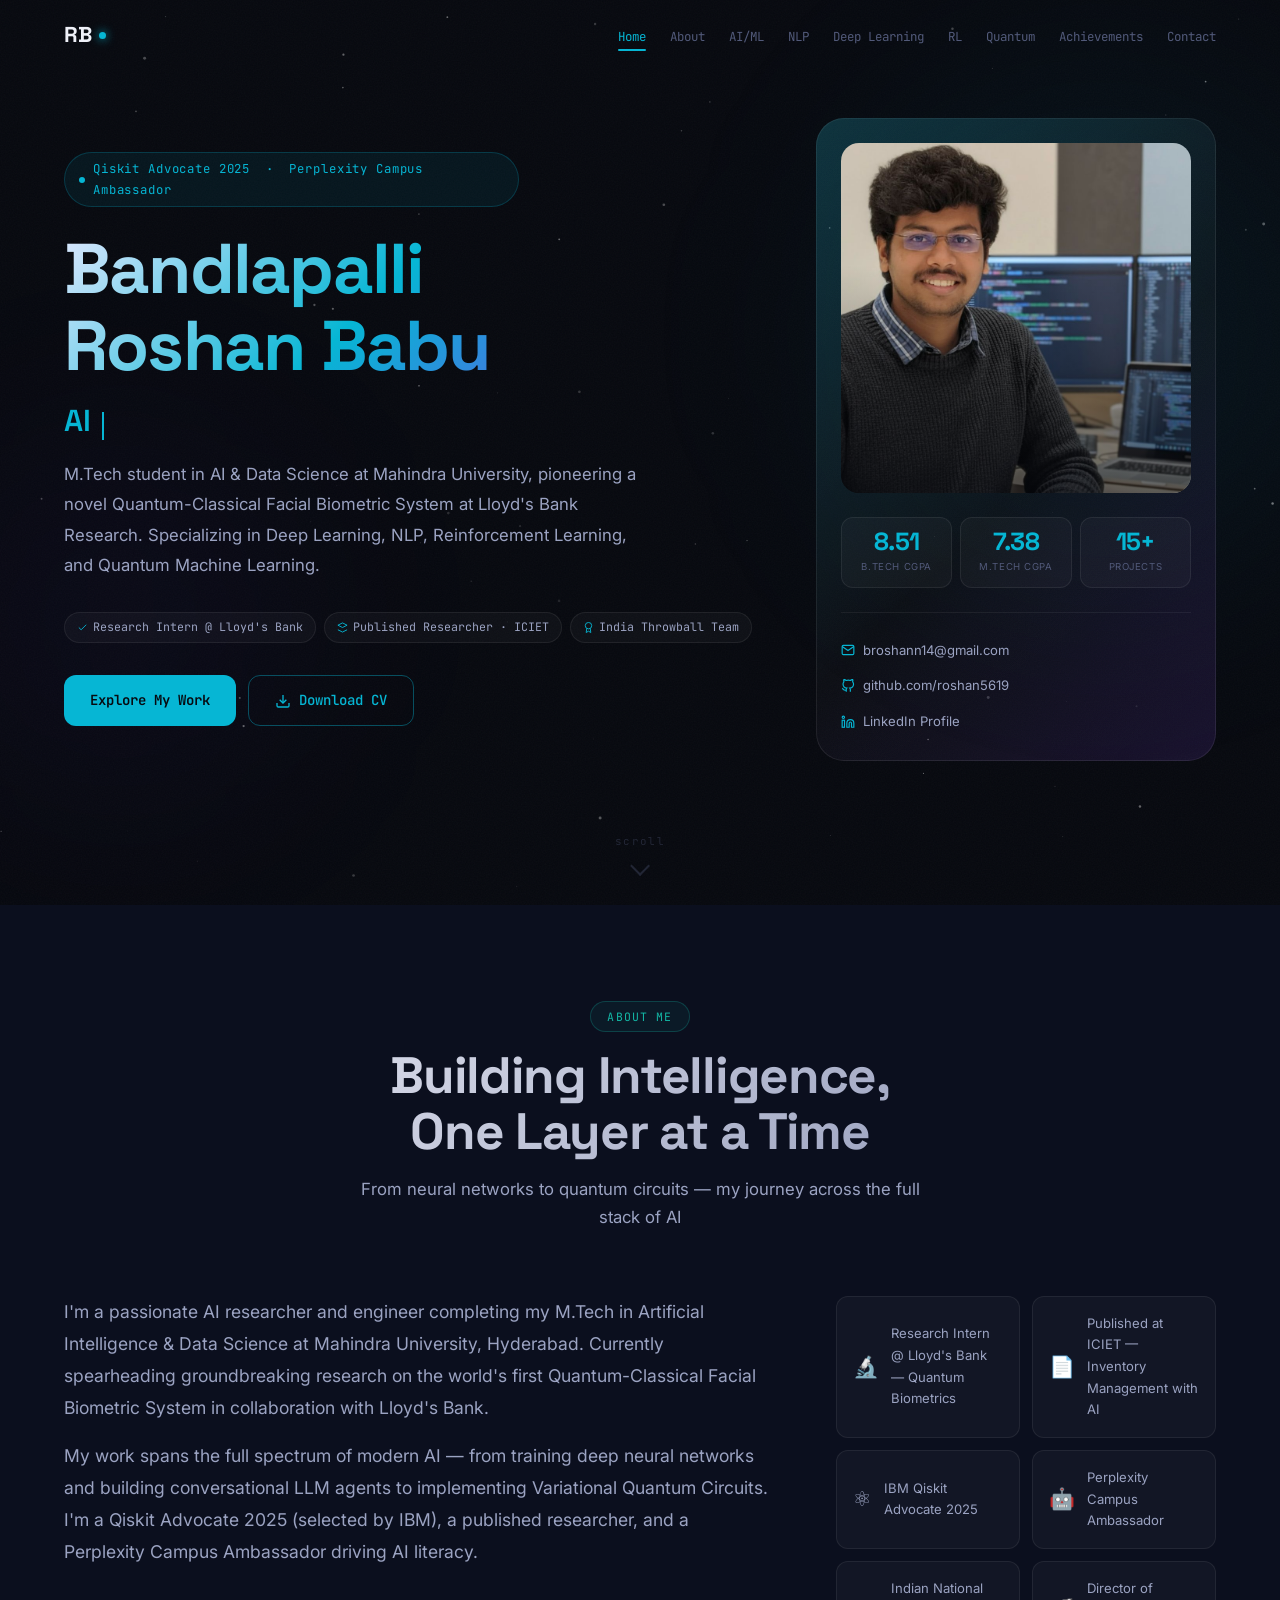
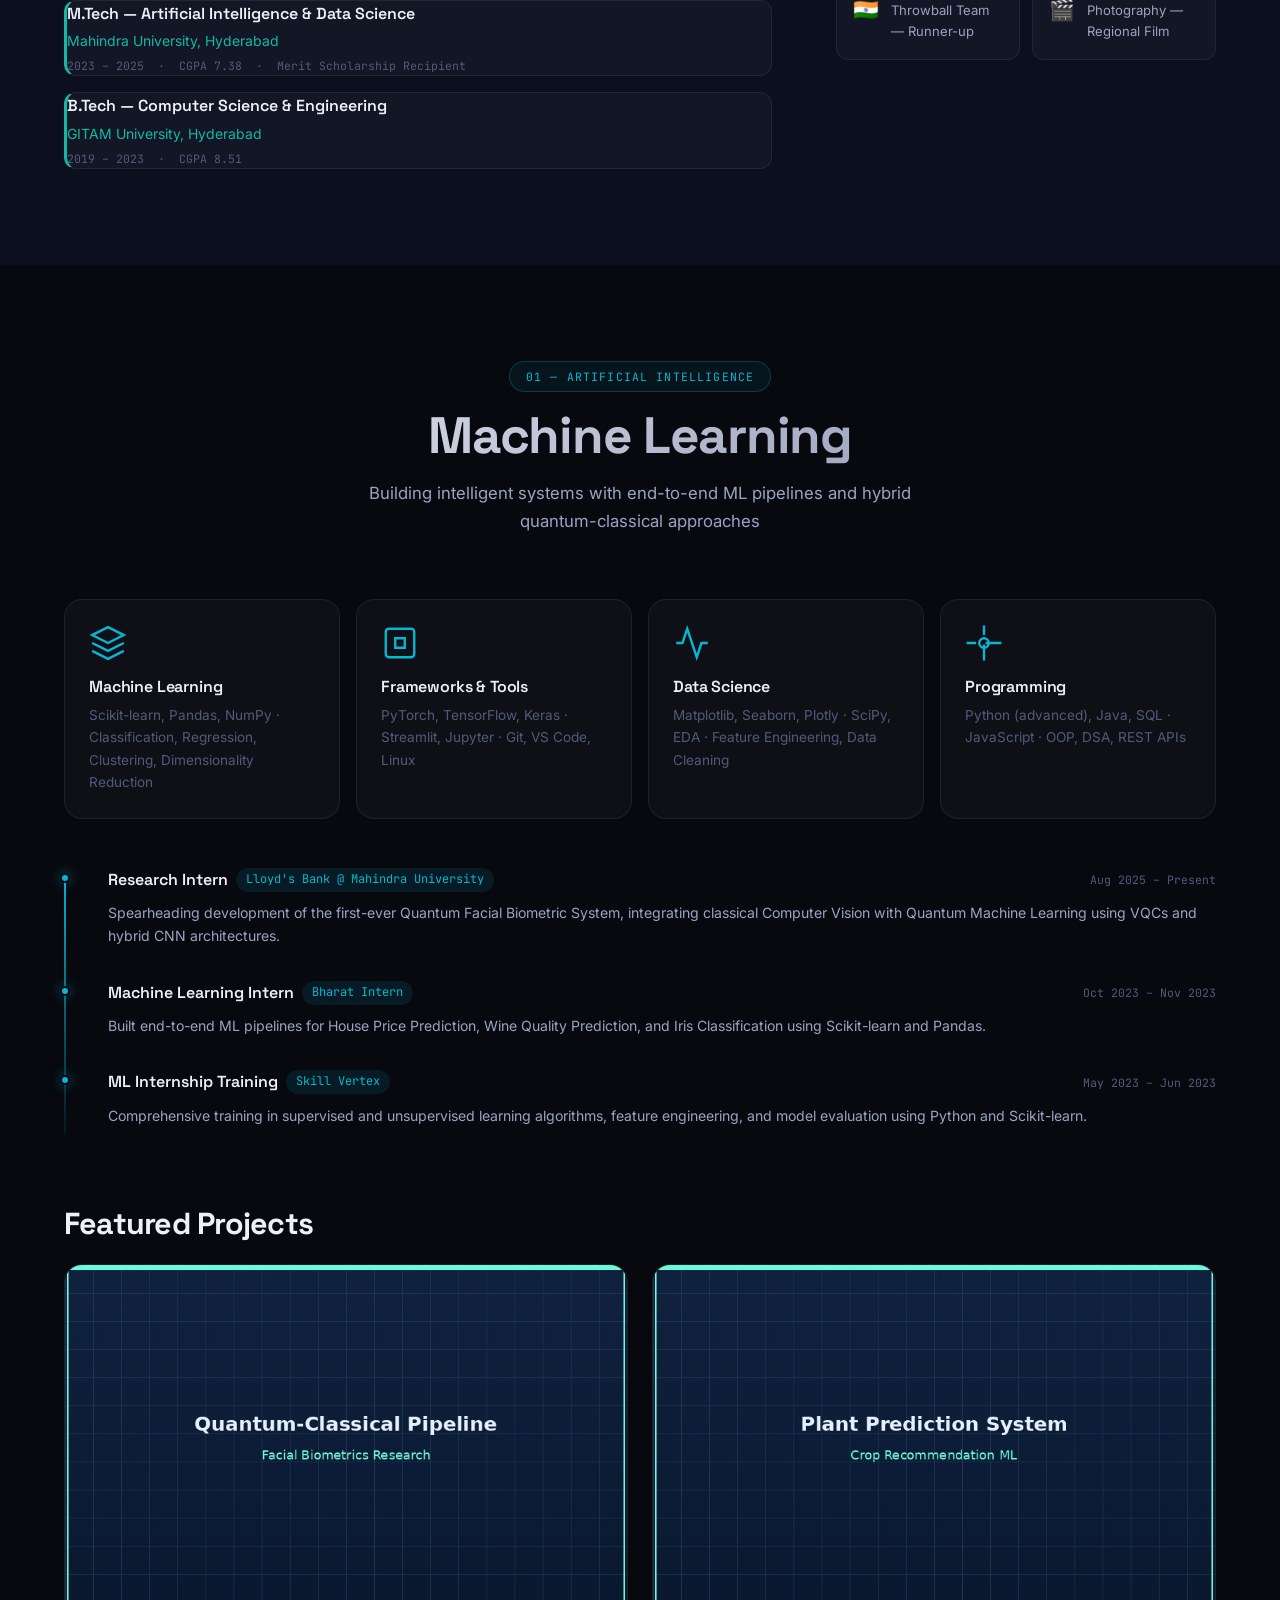
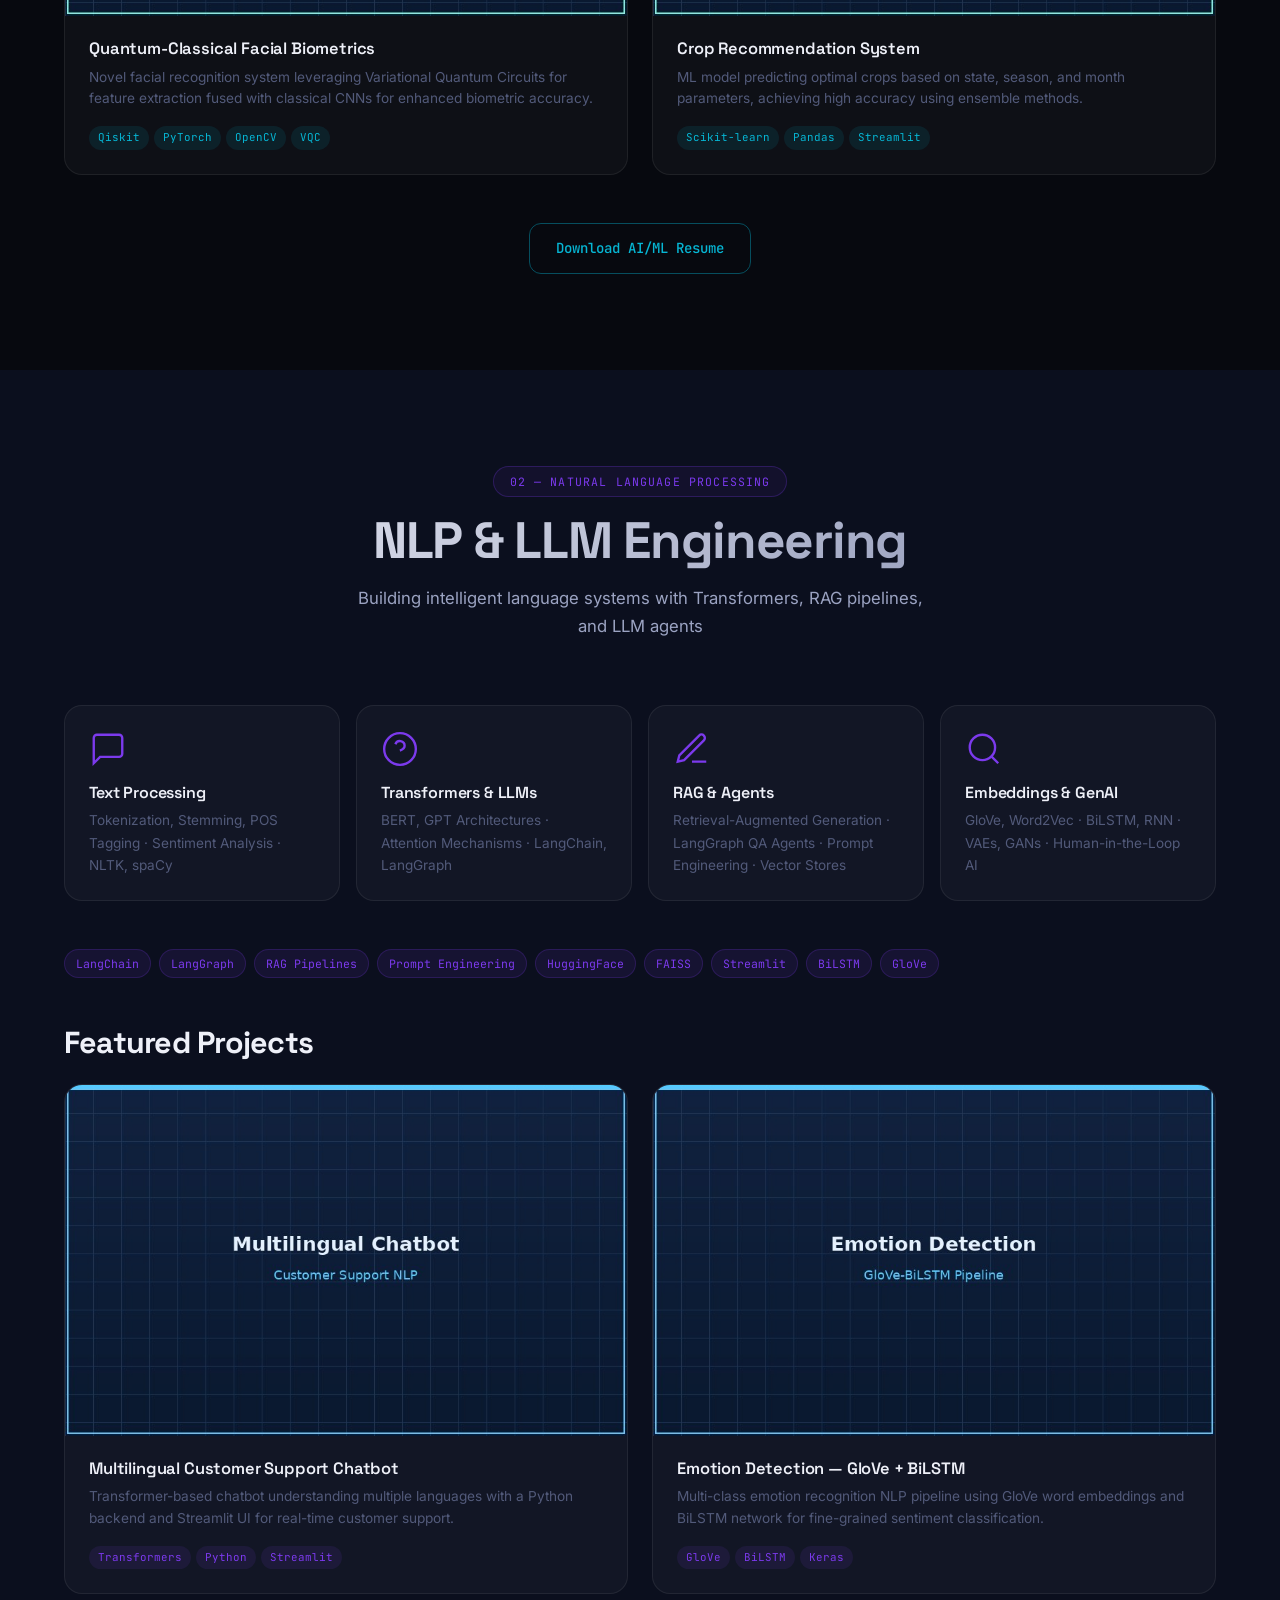
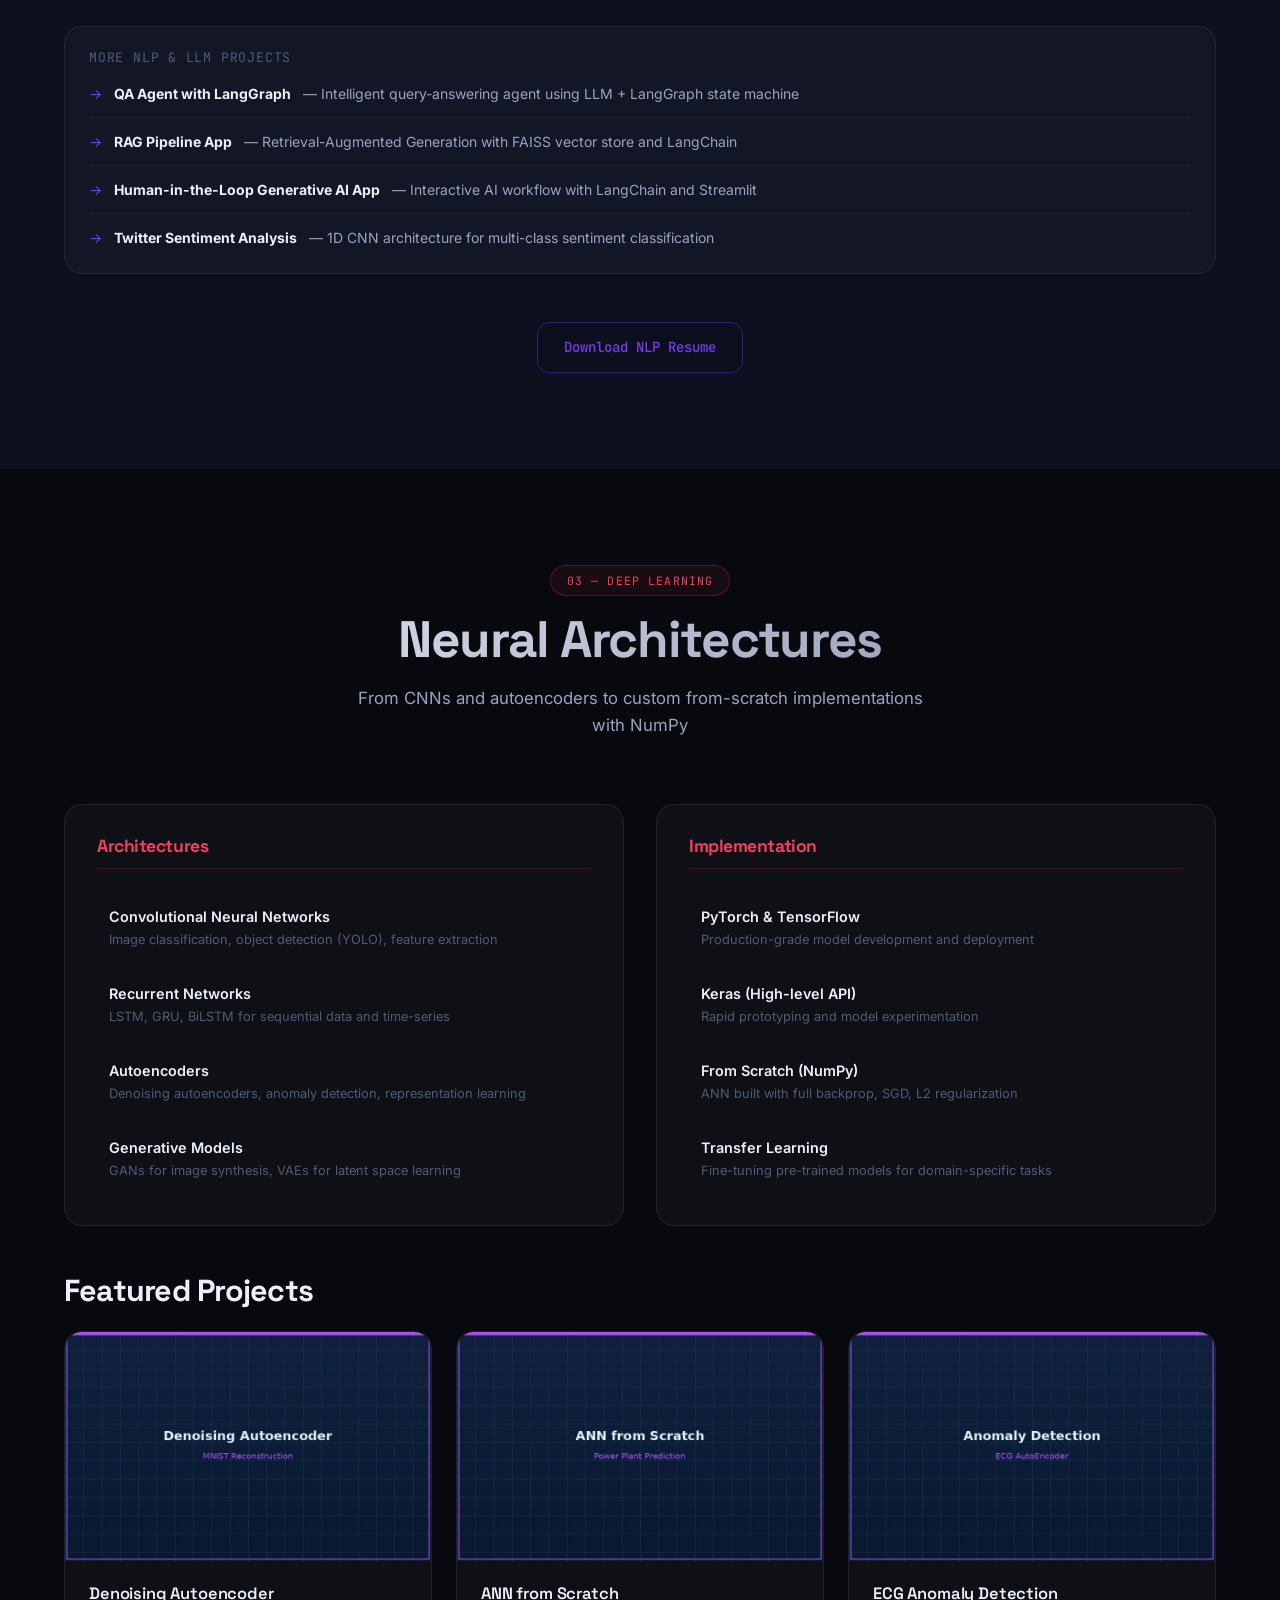
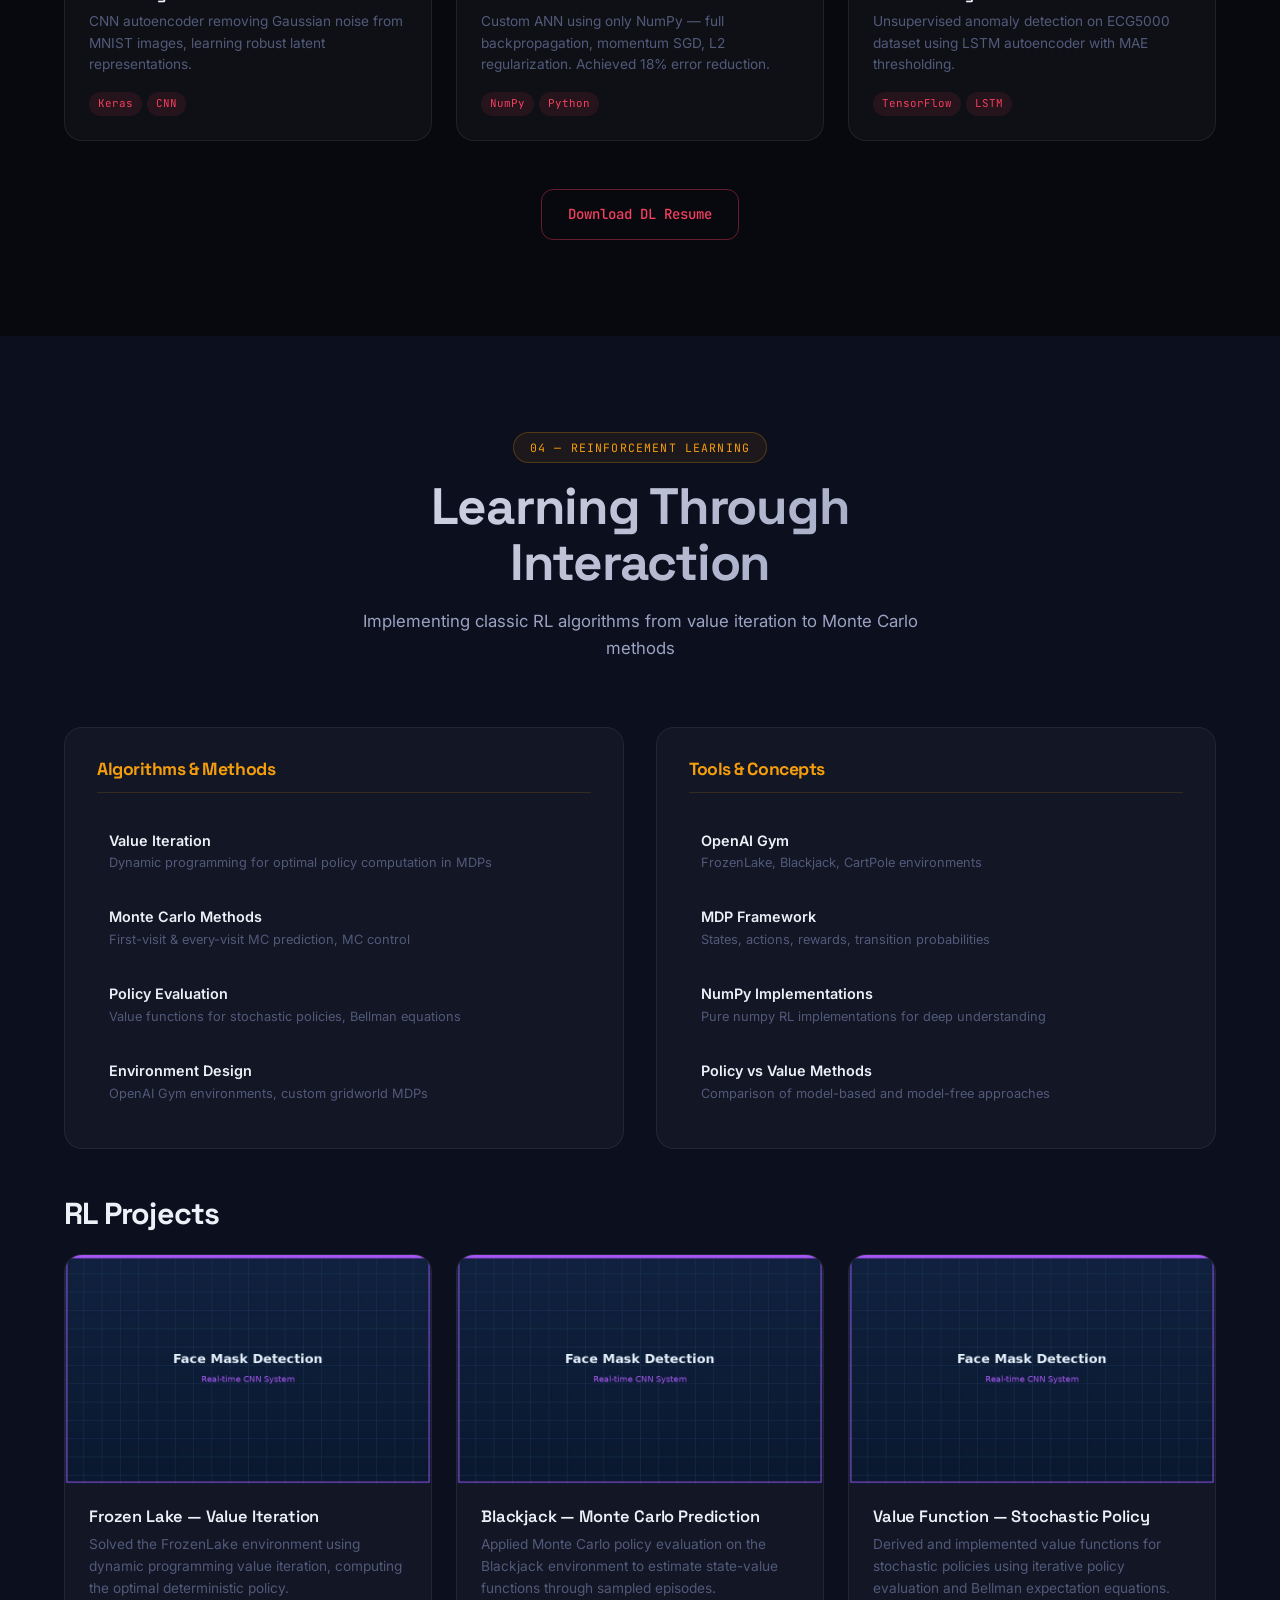
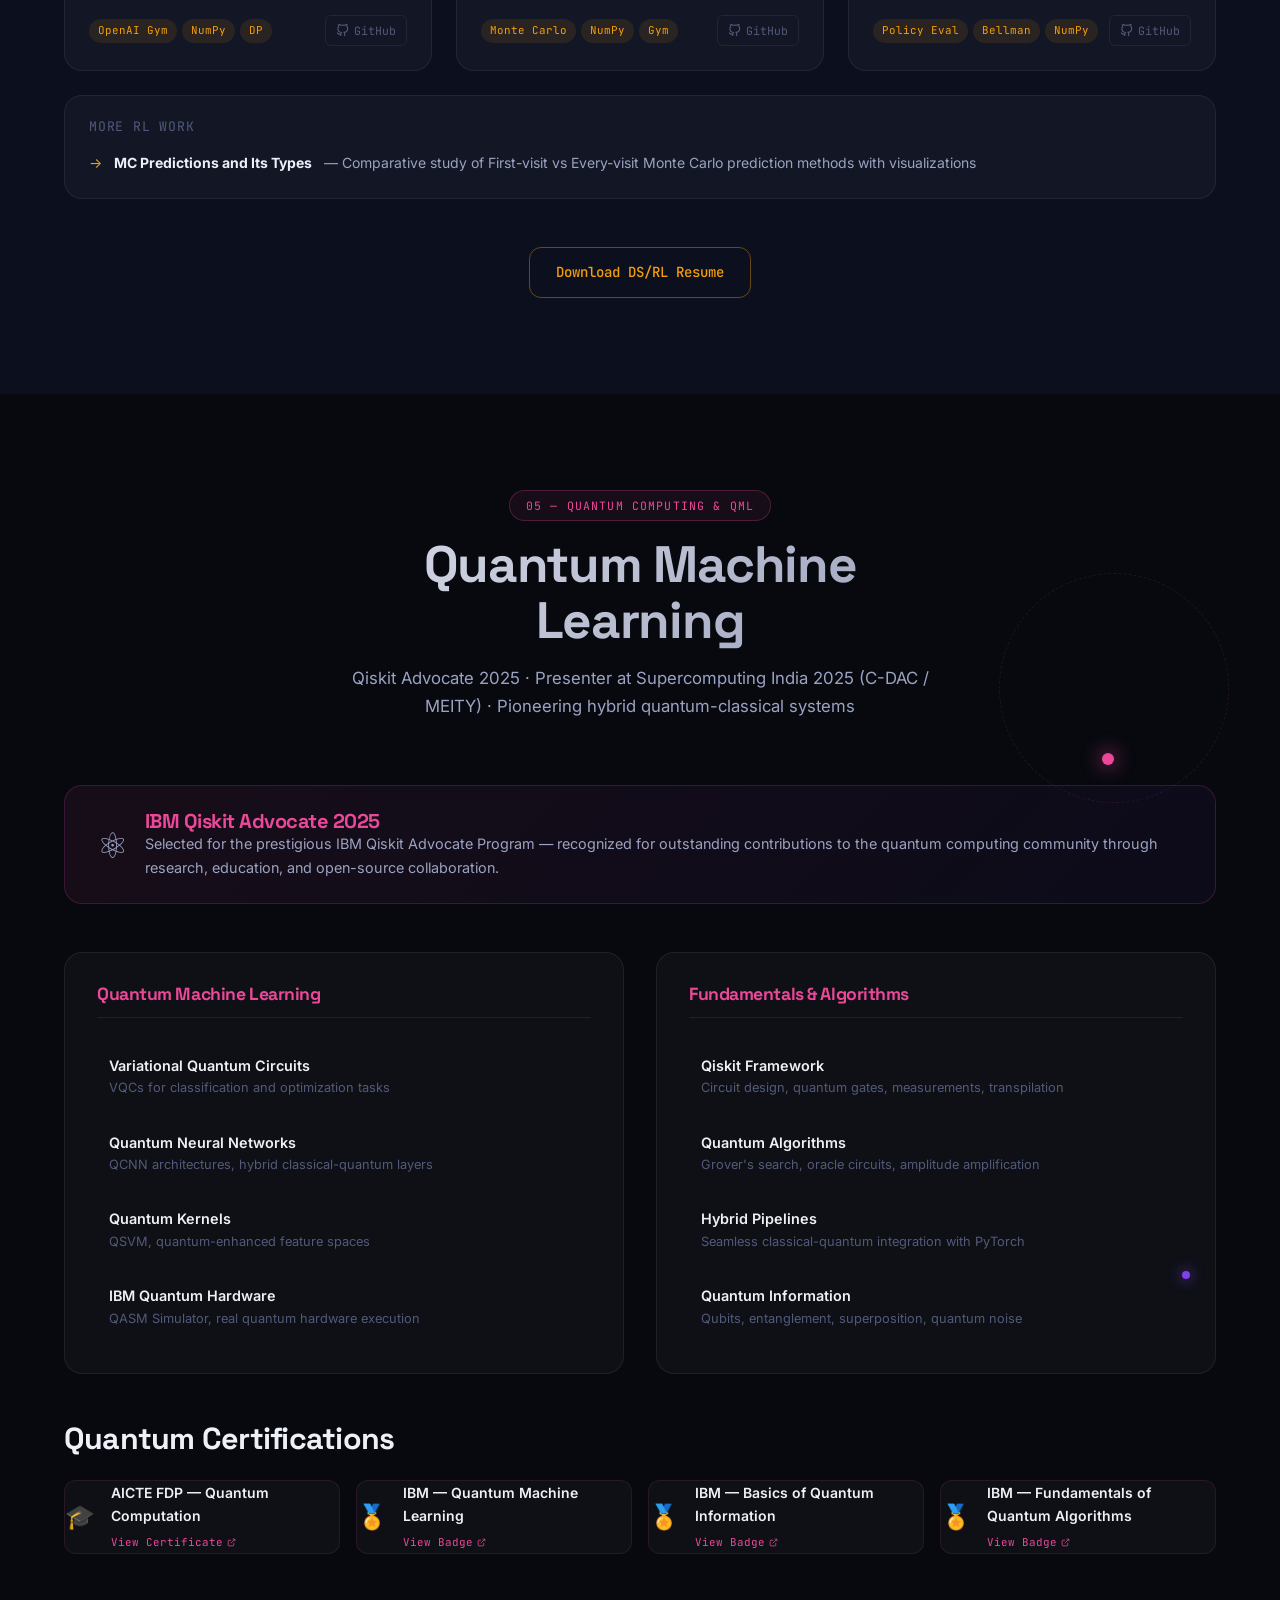
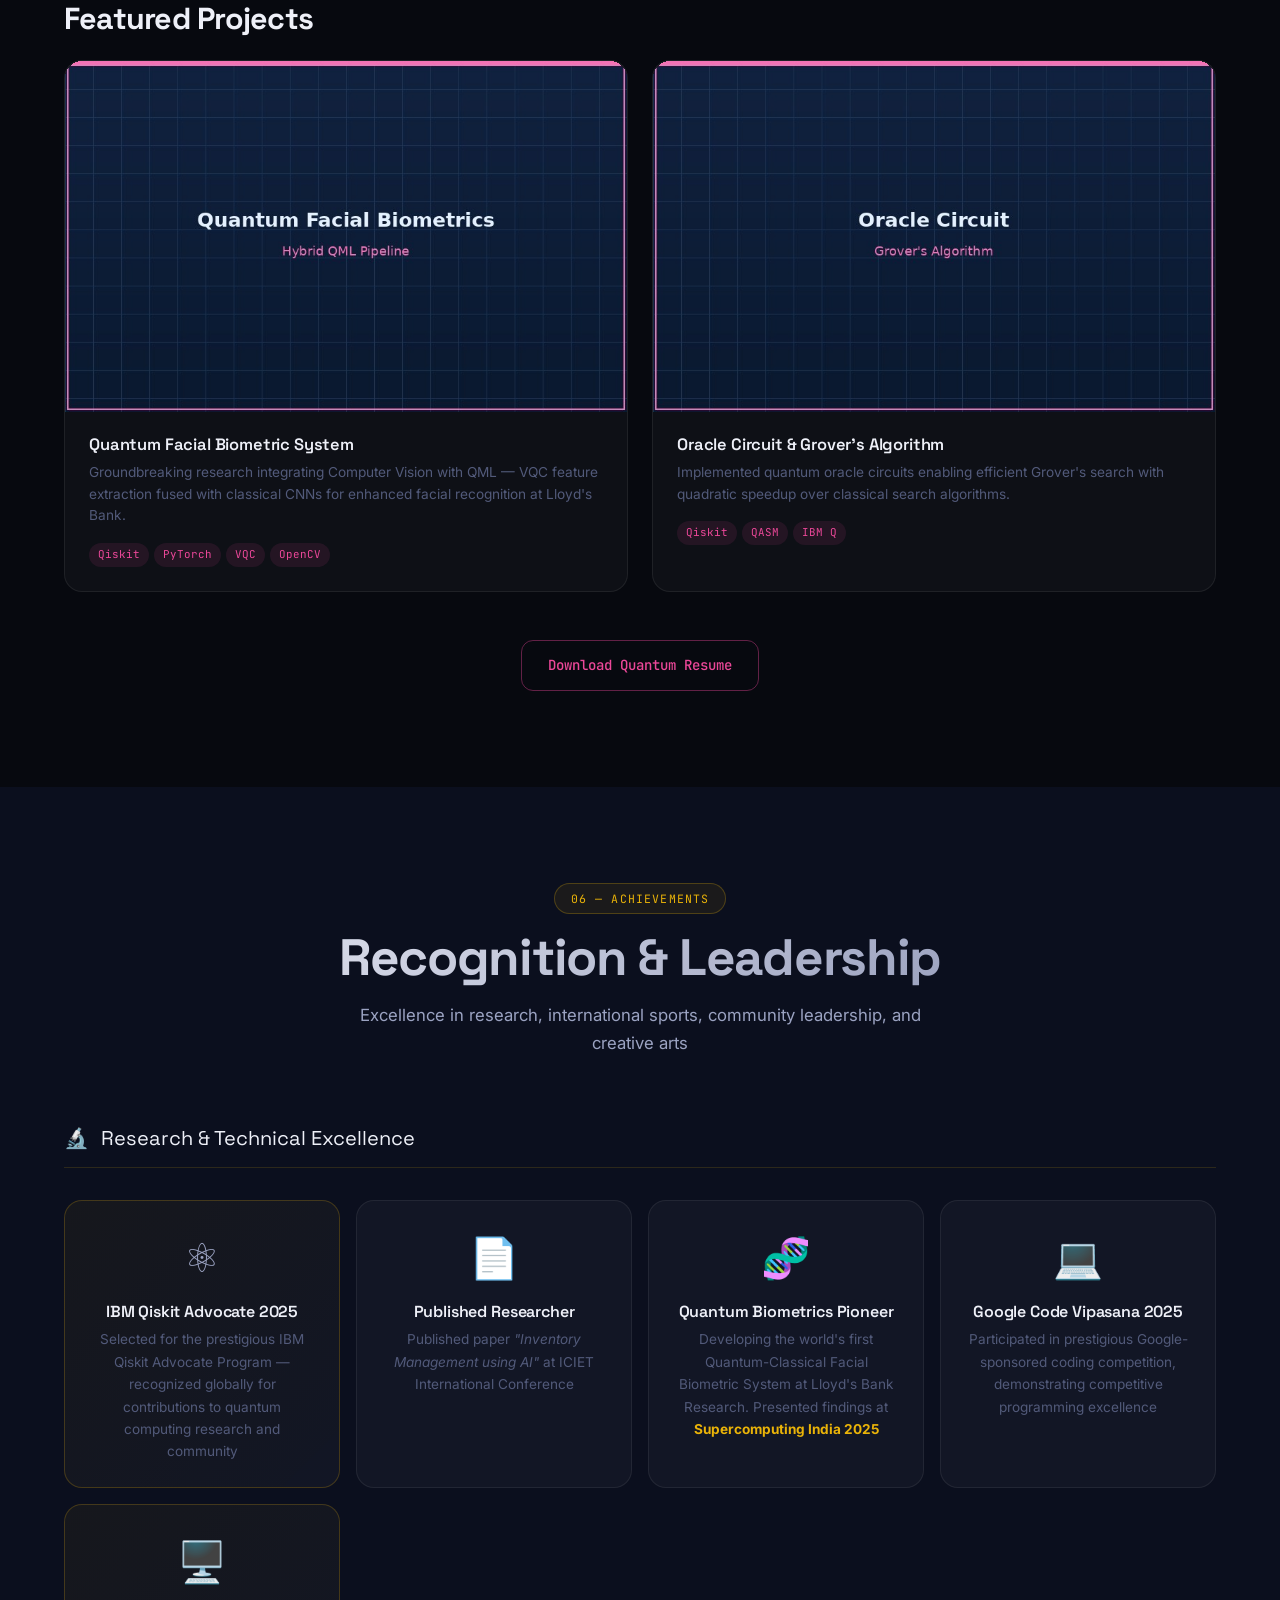
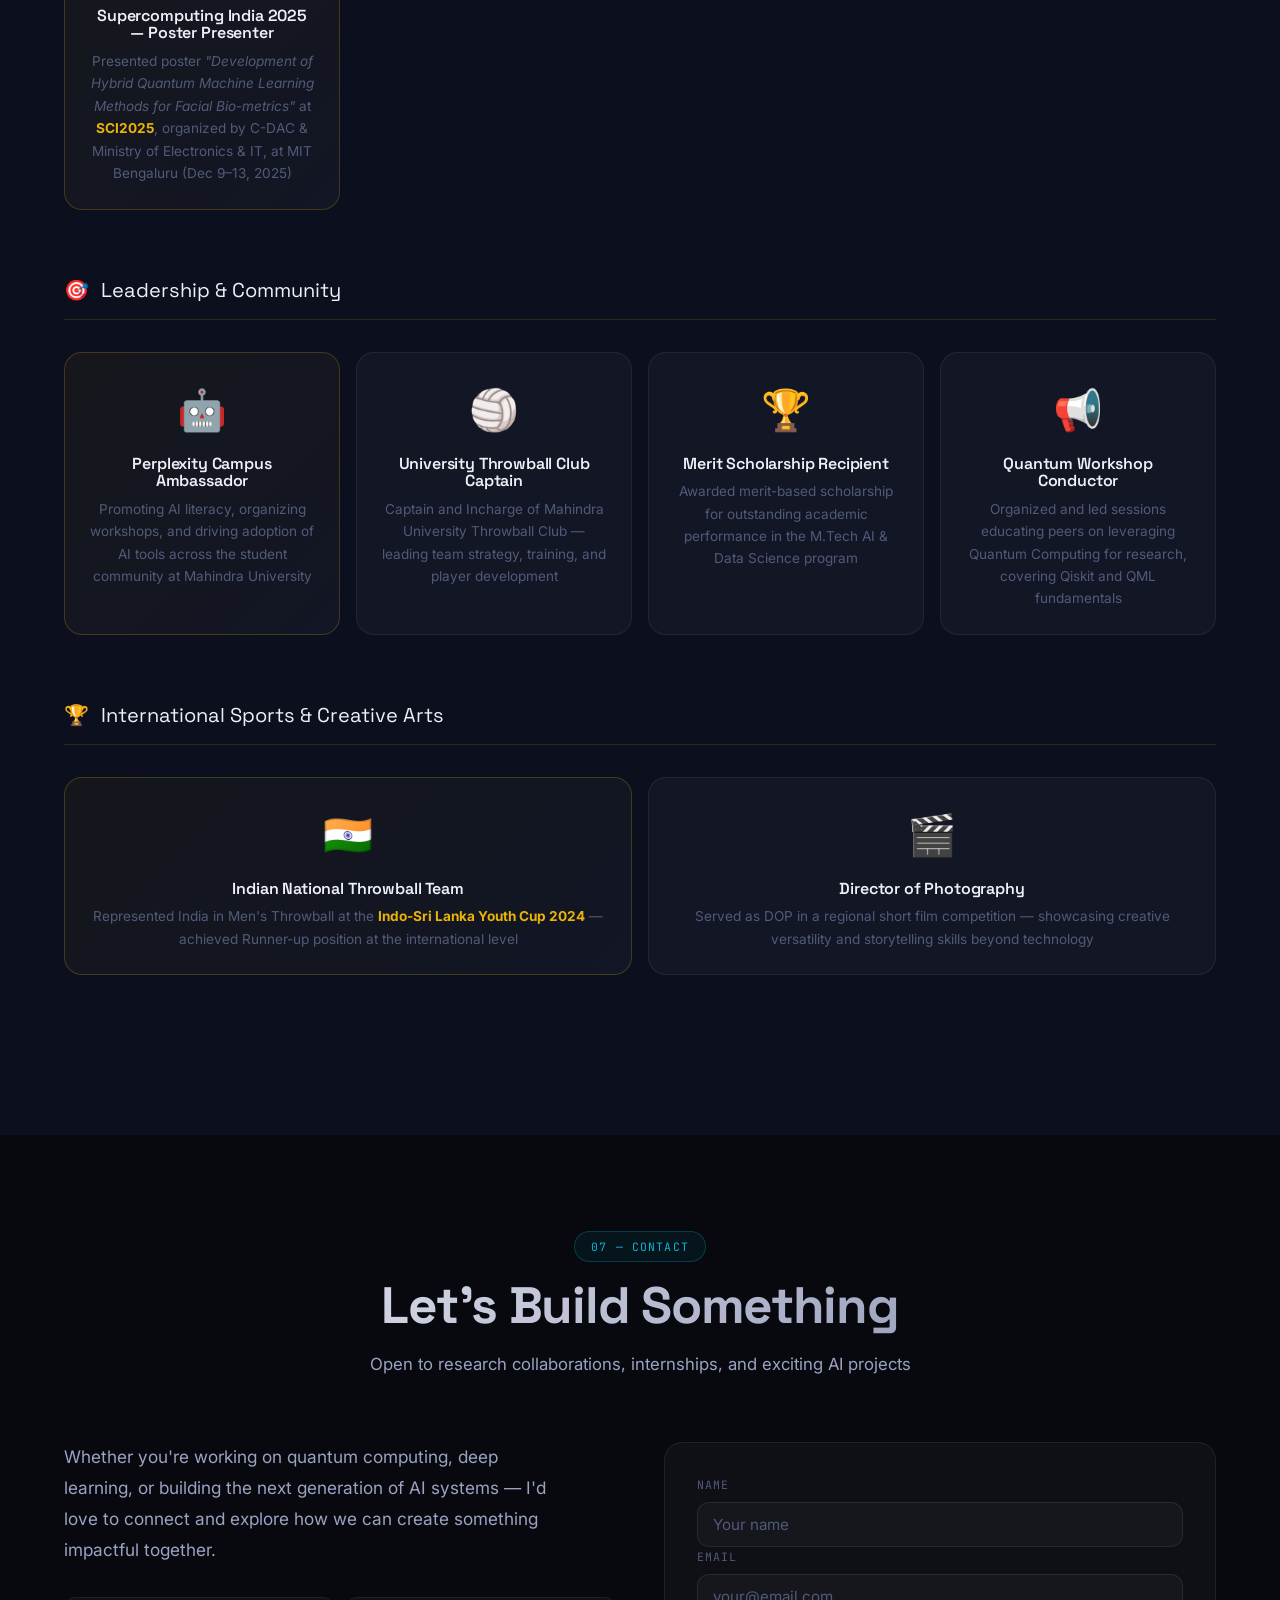
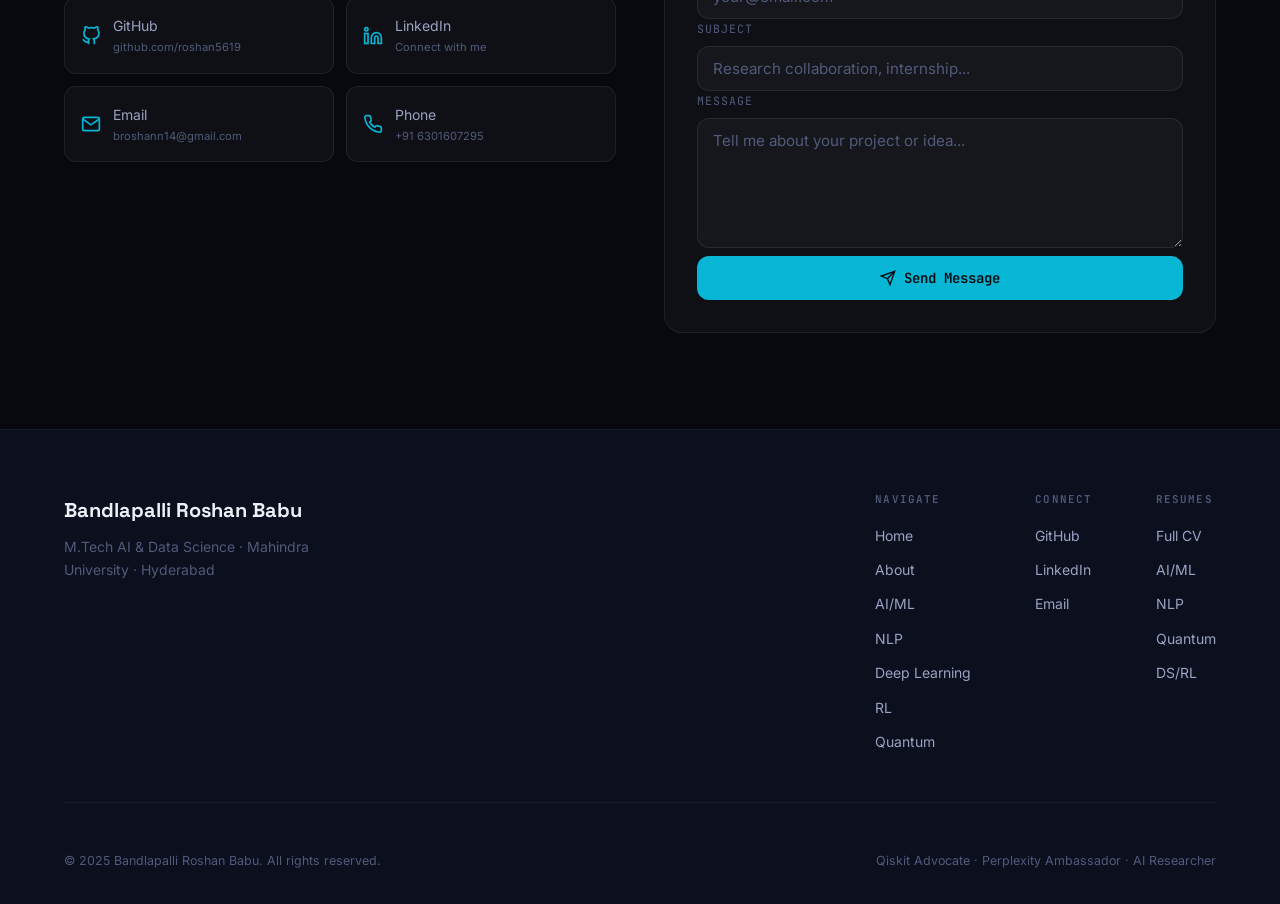
==== commit 94c0bdbc: "updated files" ====
--- a/index.html
+++ b/index.html
@@ -90,7 +90,7 @@
           <!-- Right: Profile card -->
           <div class="profile-card">
             <div class="profile-img-wrap">
-              <img src="profile-roshan.jpg" alt="Bandlapalli Roshan Babu" class="profile-img">
+              <img src="profile.jpeg" alt="Bandlapalli Roshan Babu" class="profile-img">
               <div class="profile-img-grad" aria-hidden="true"></div>
             </div>
             <div class="profile-stats">
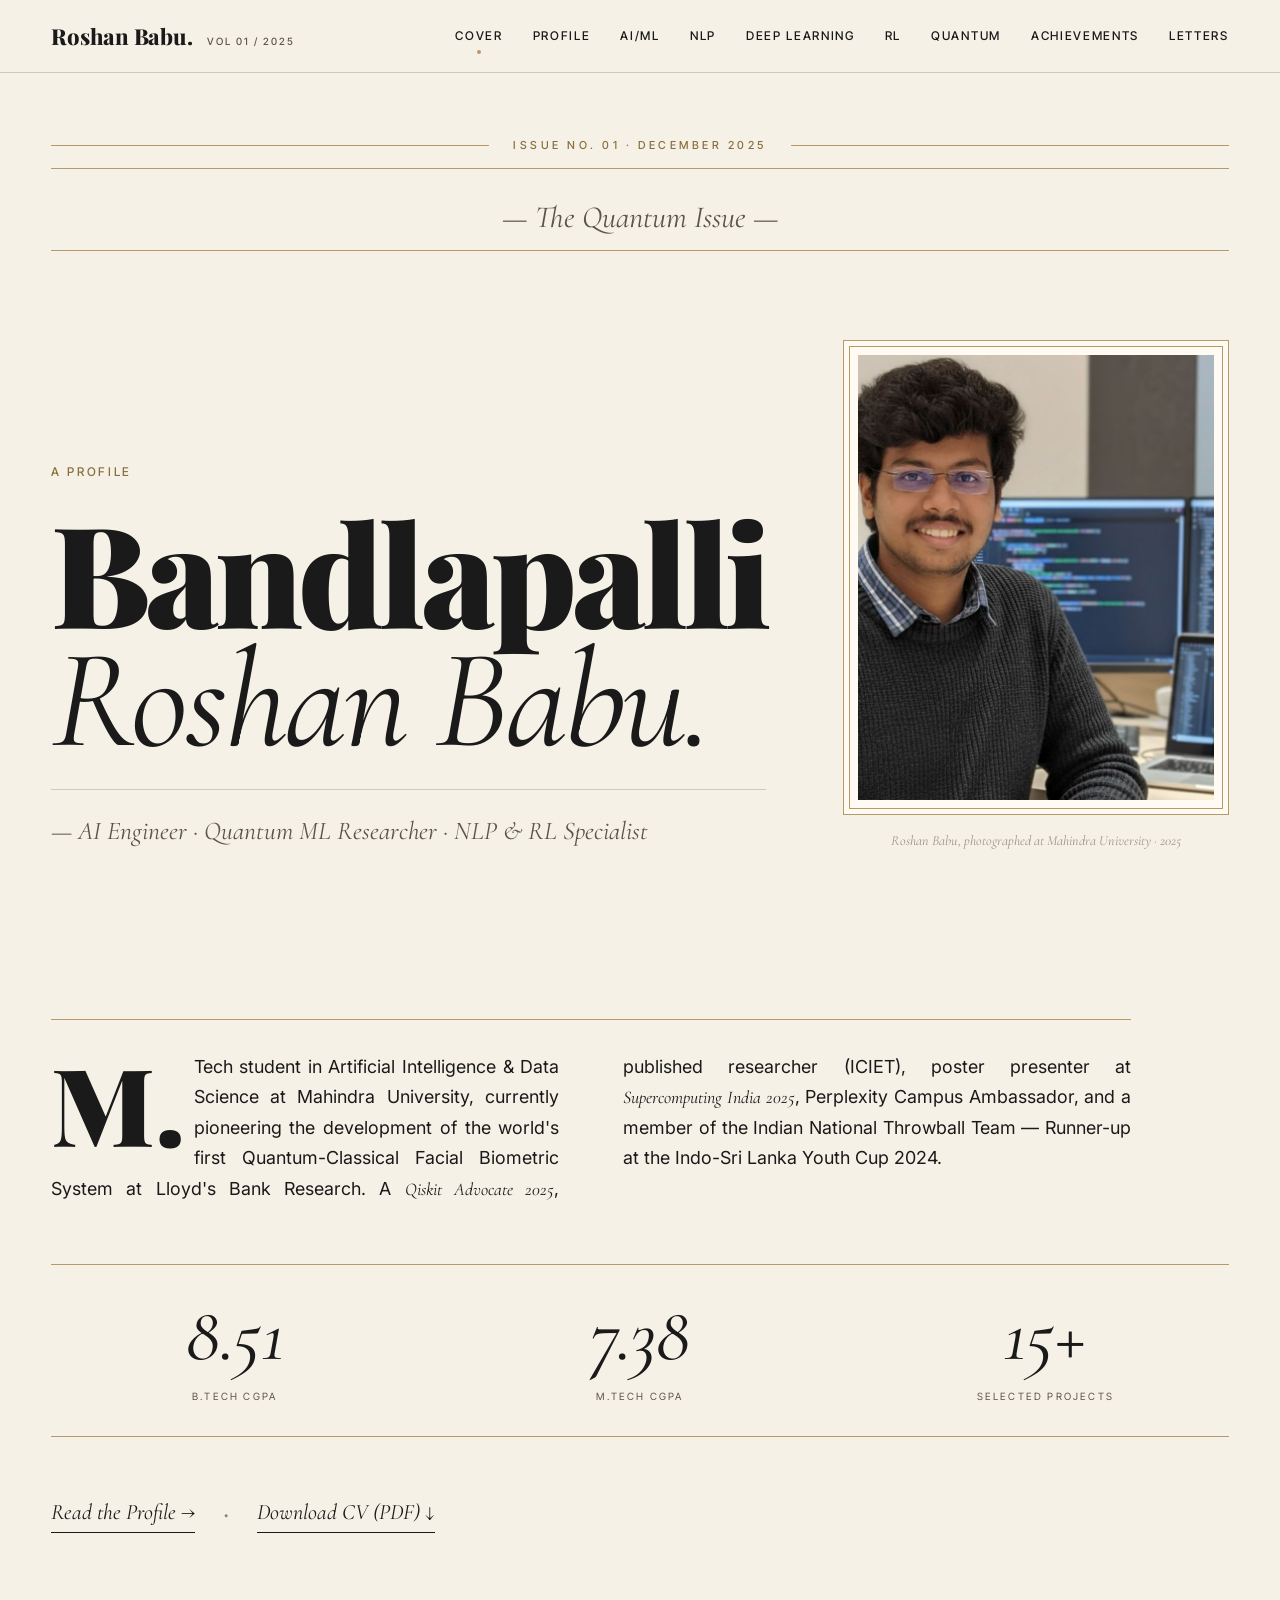
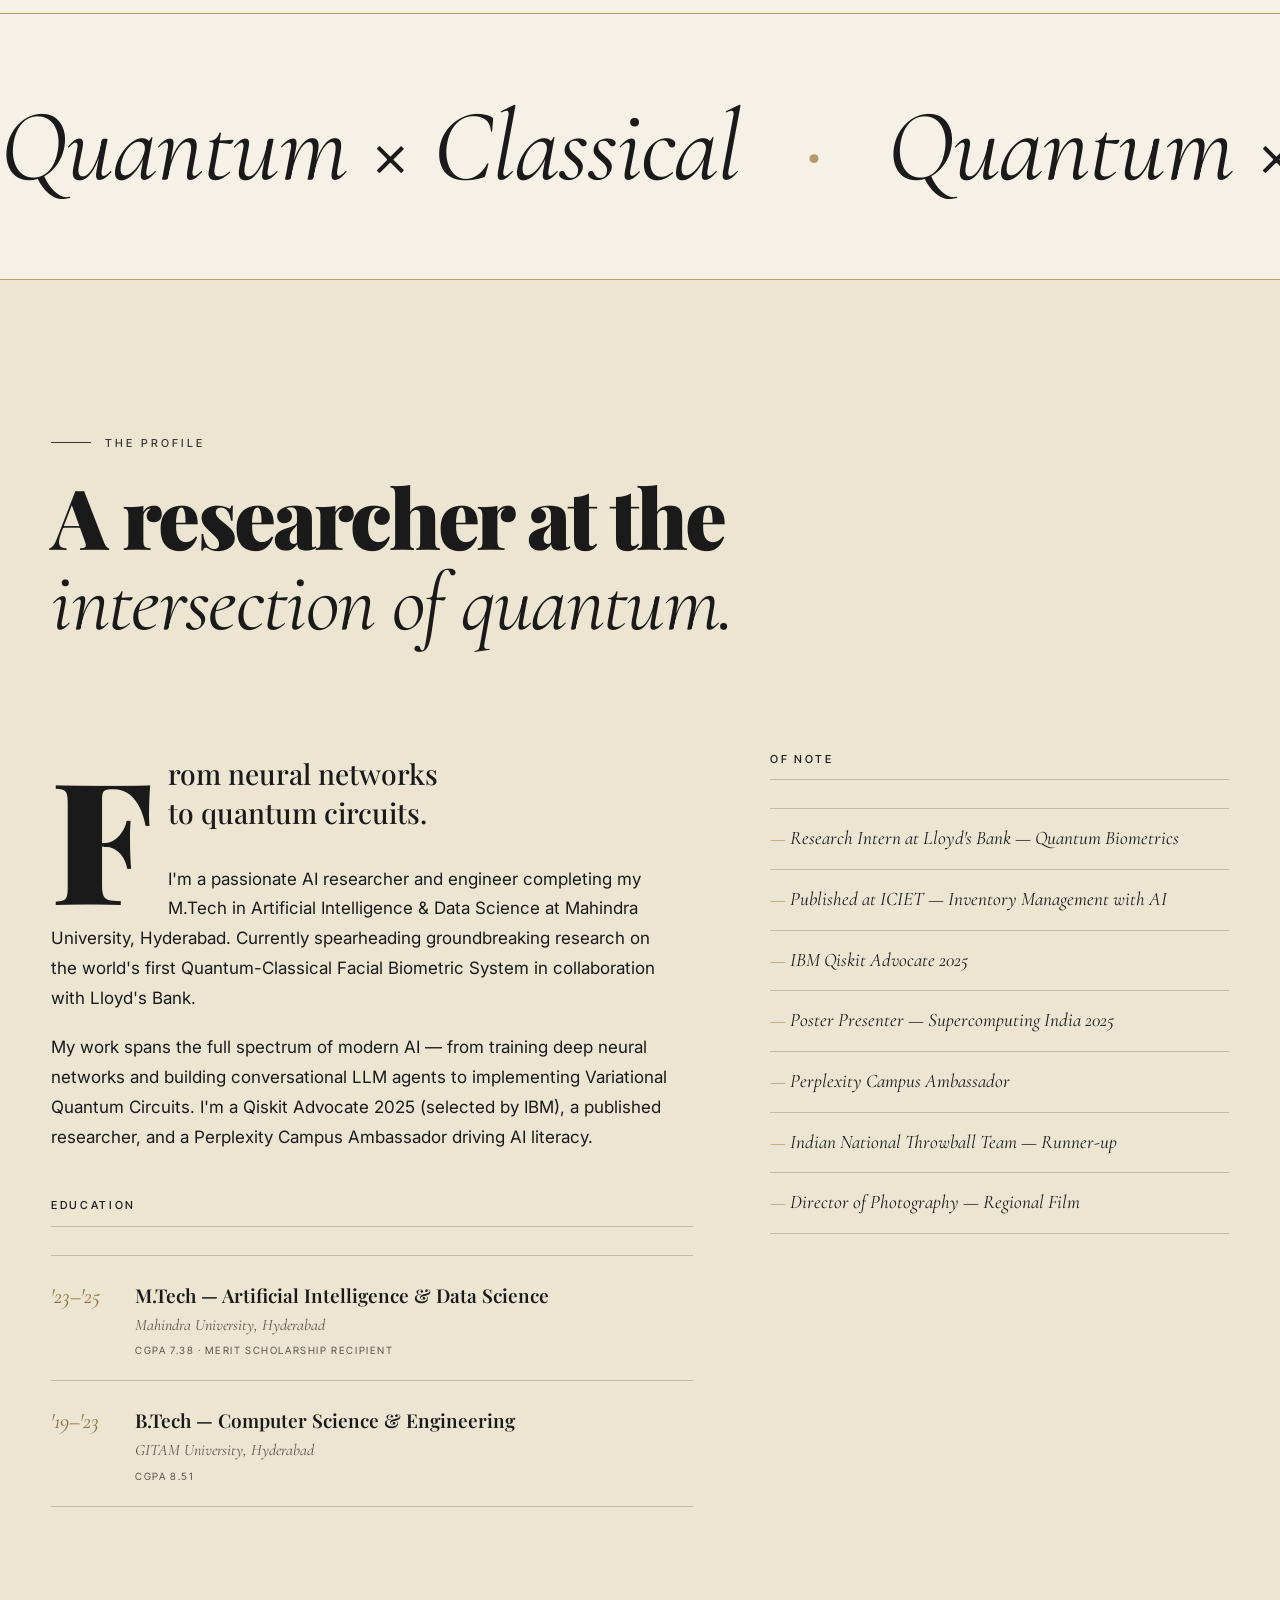
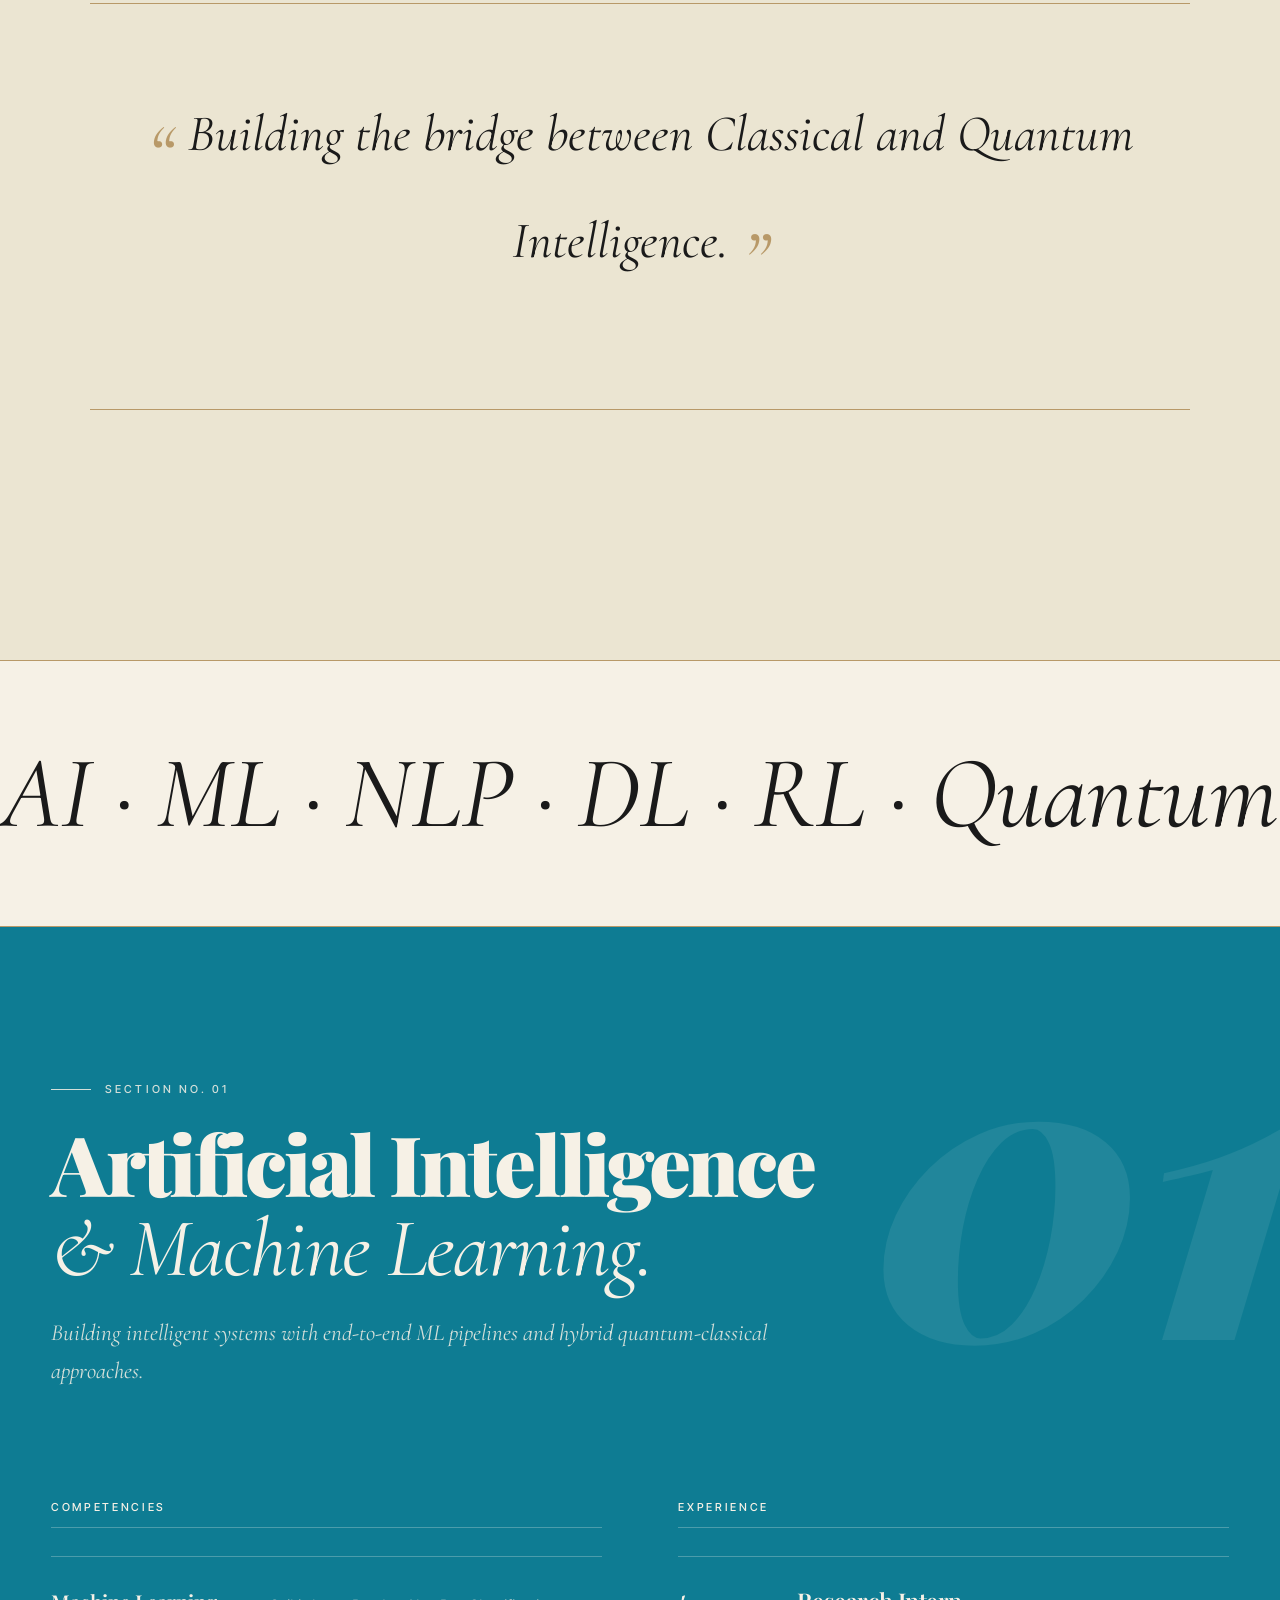
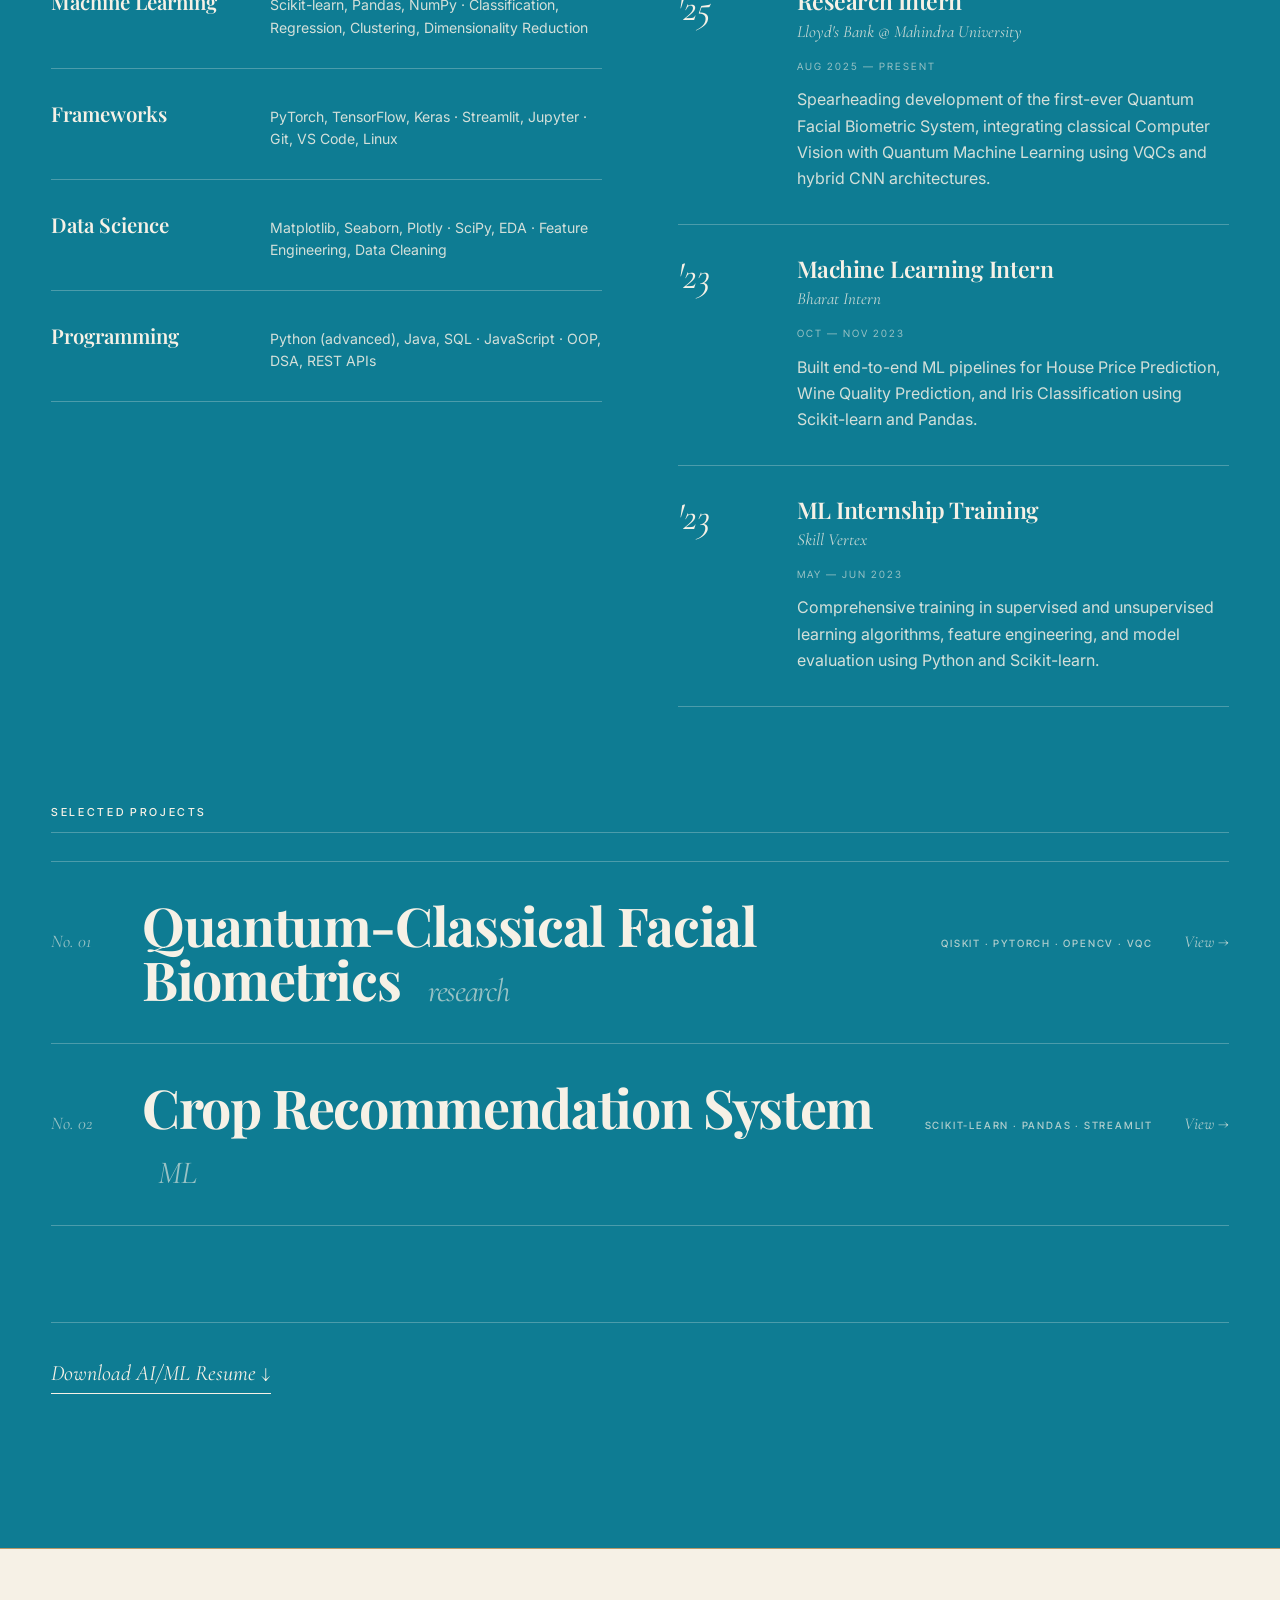
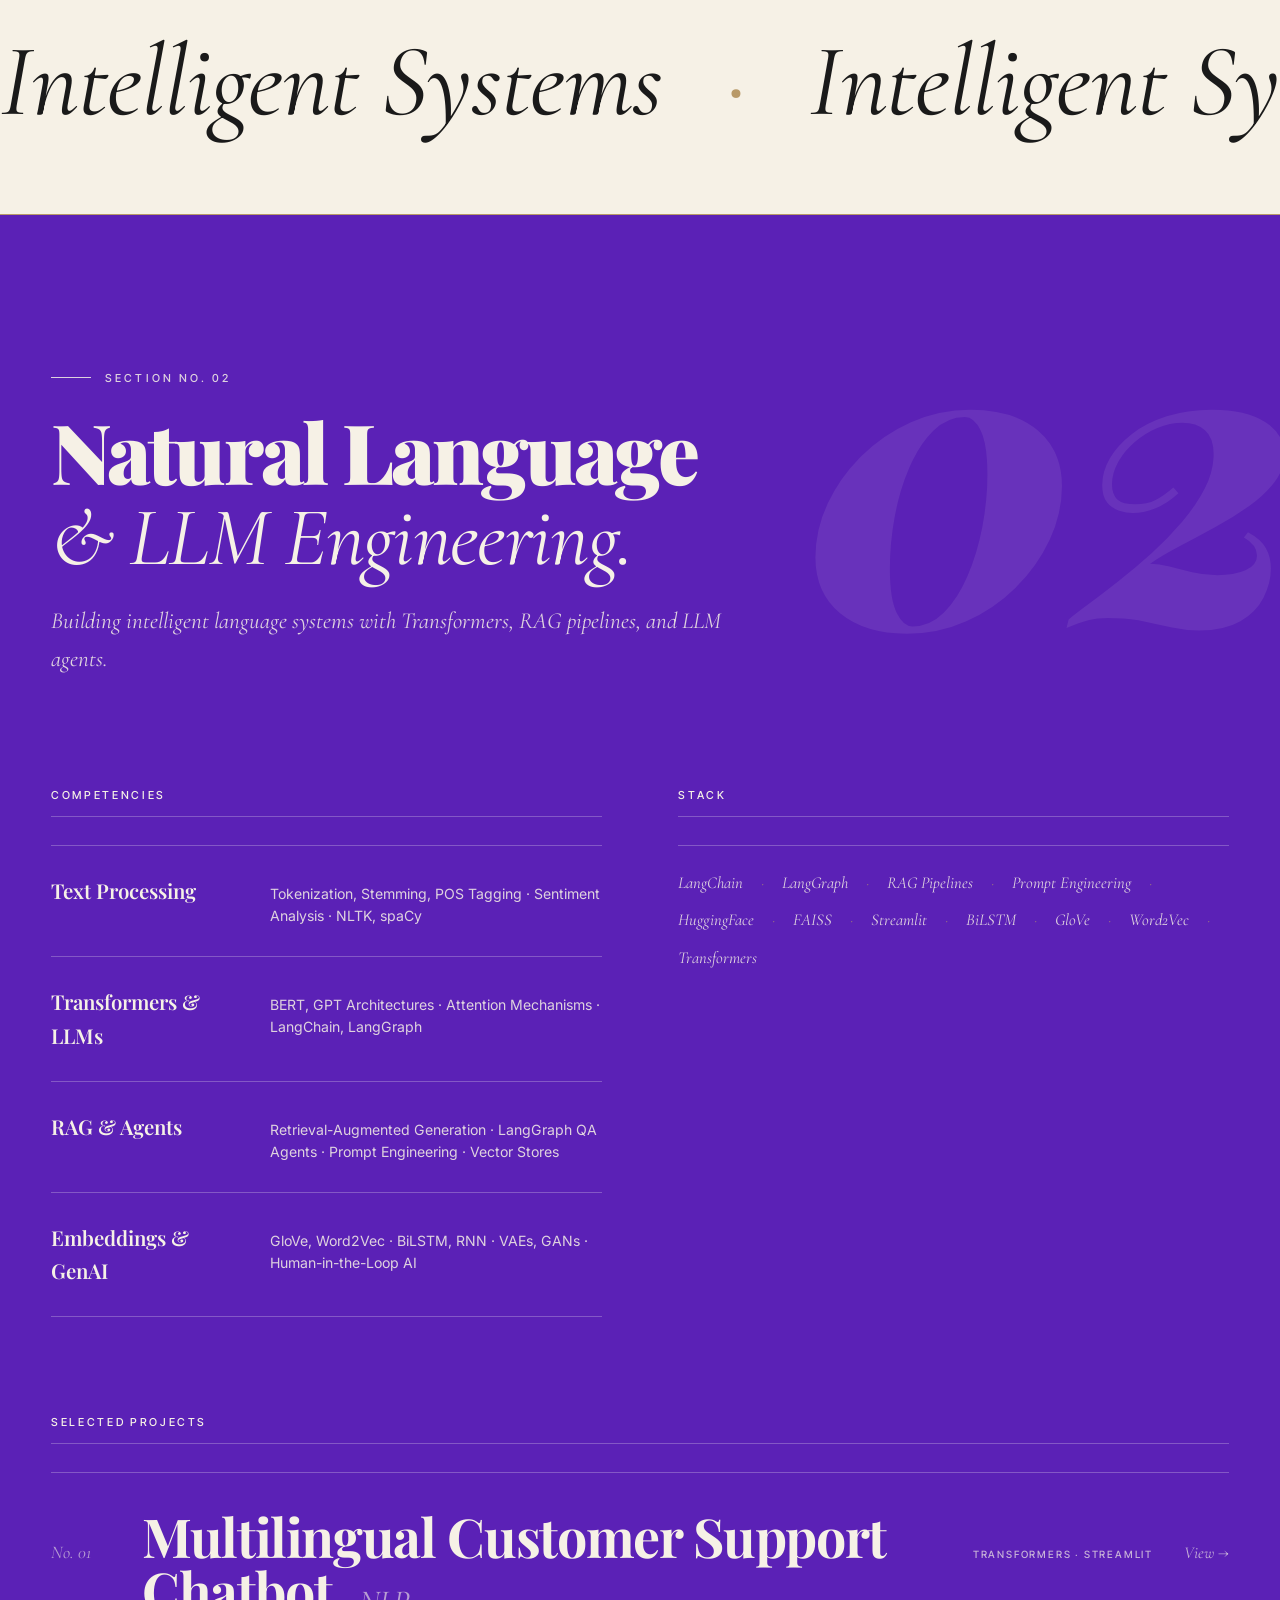
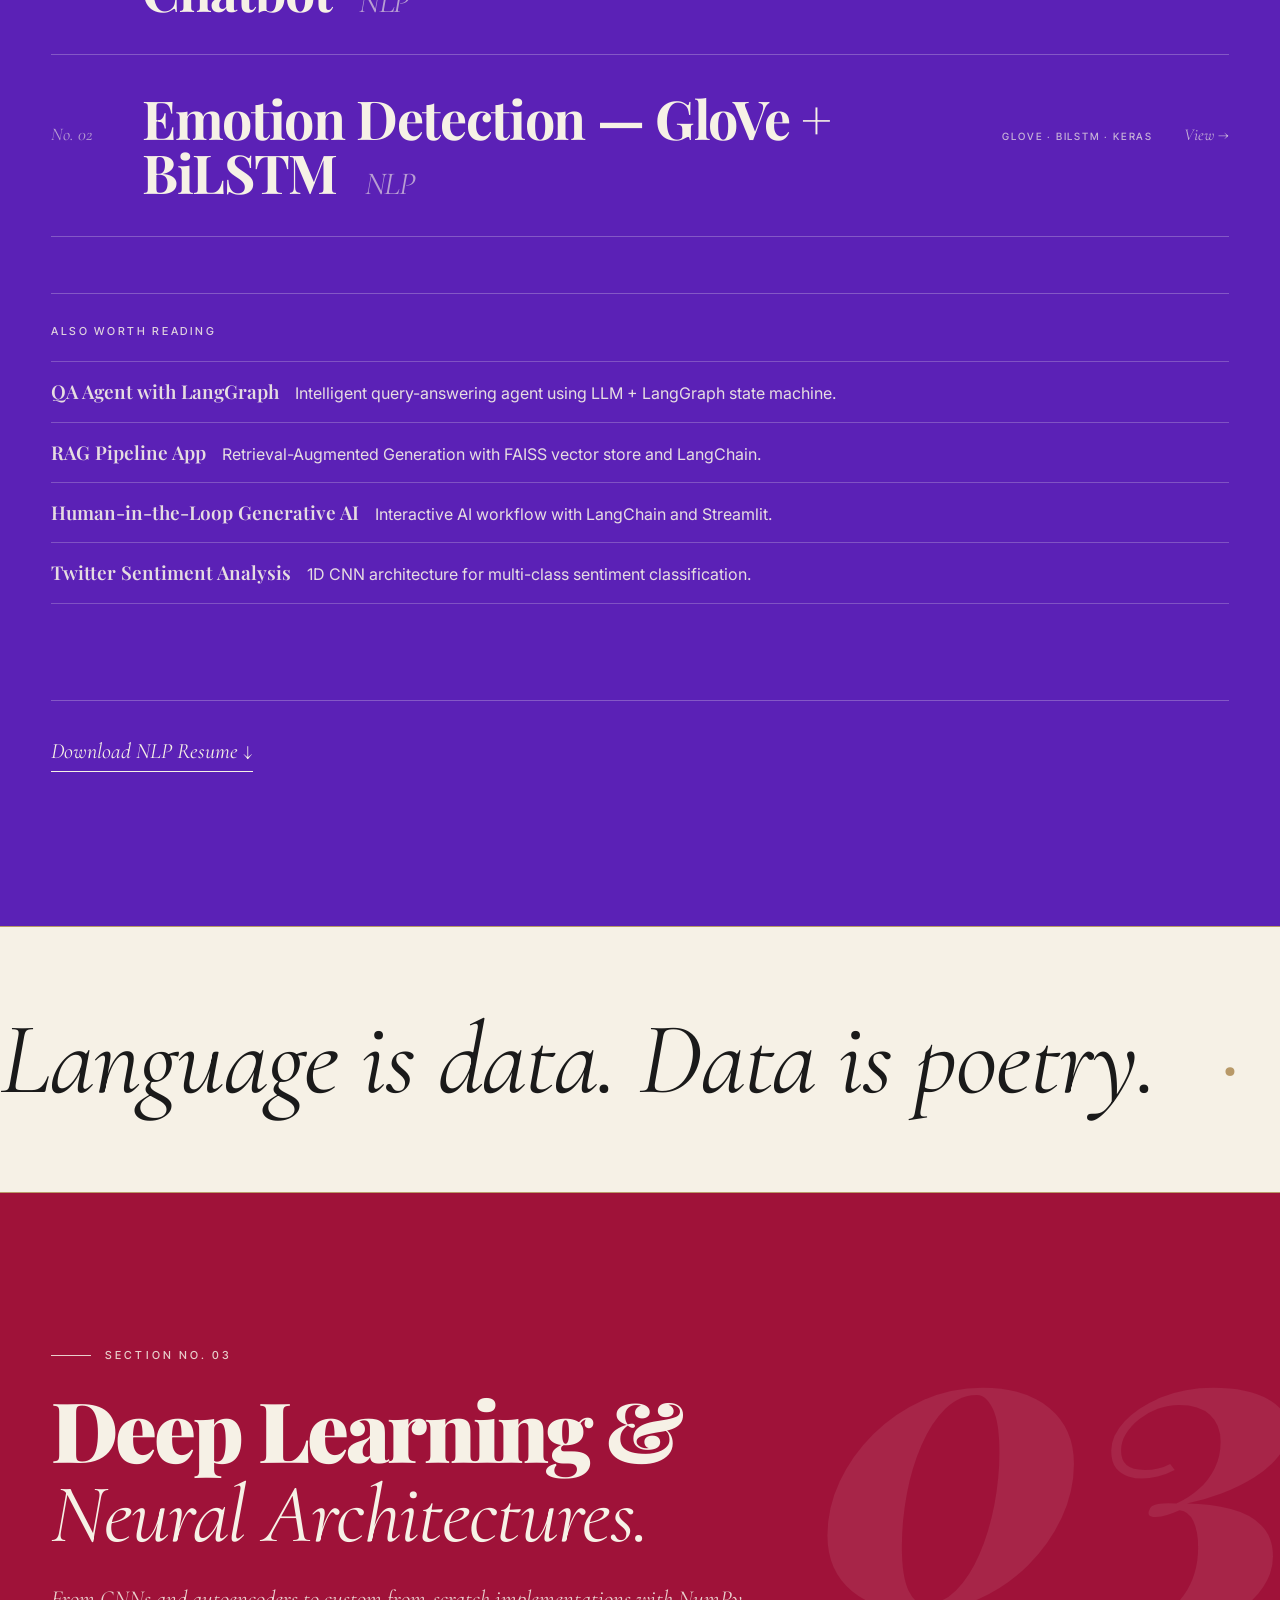
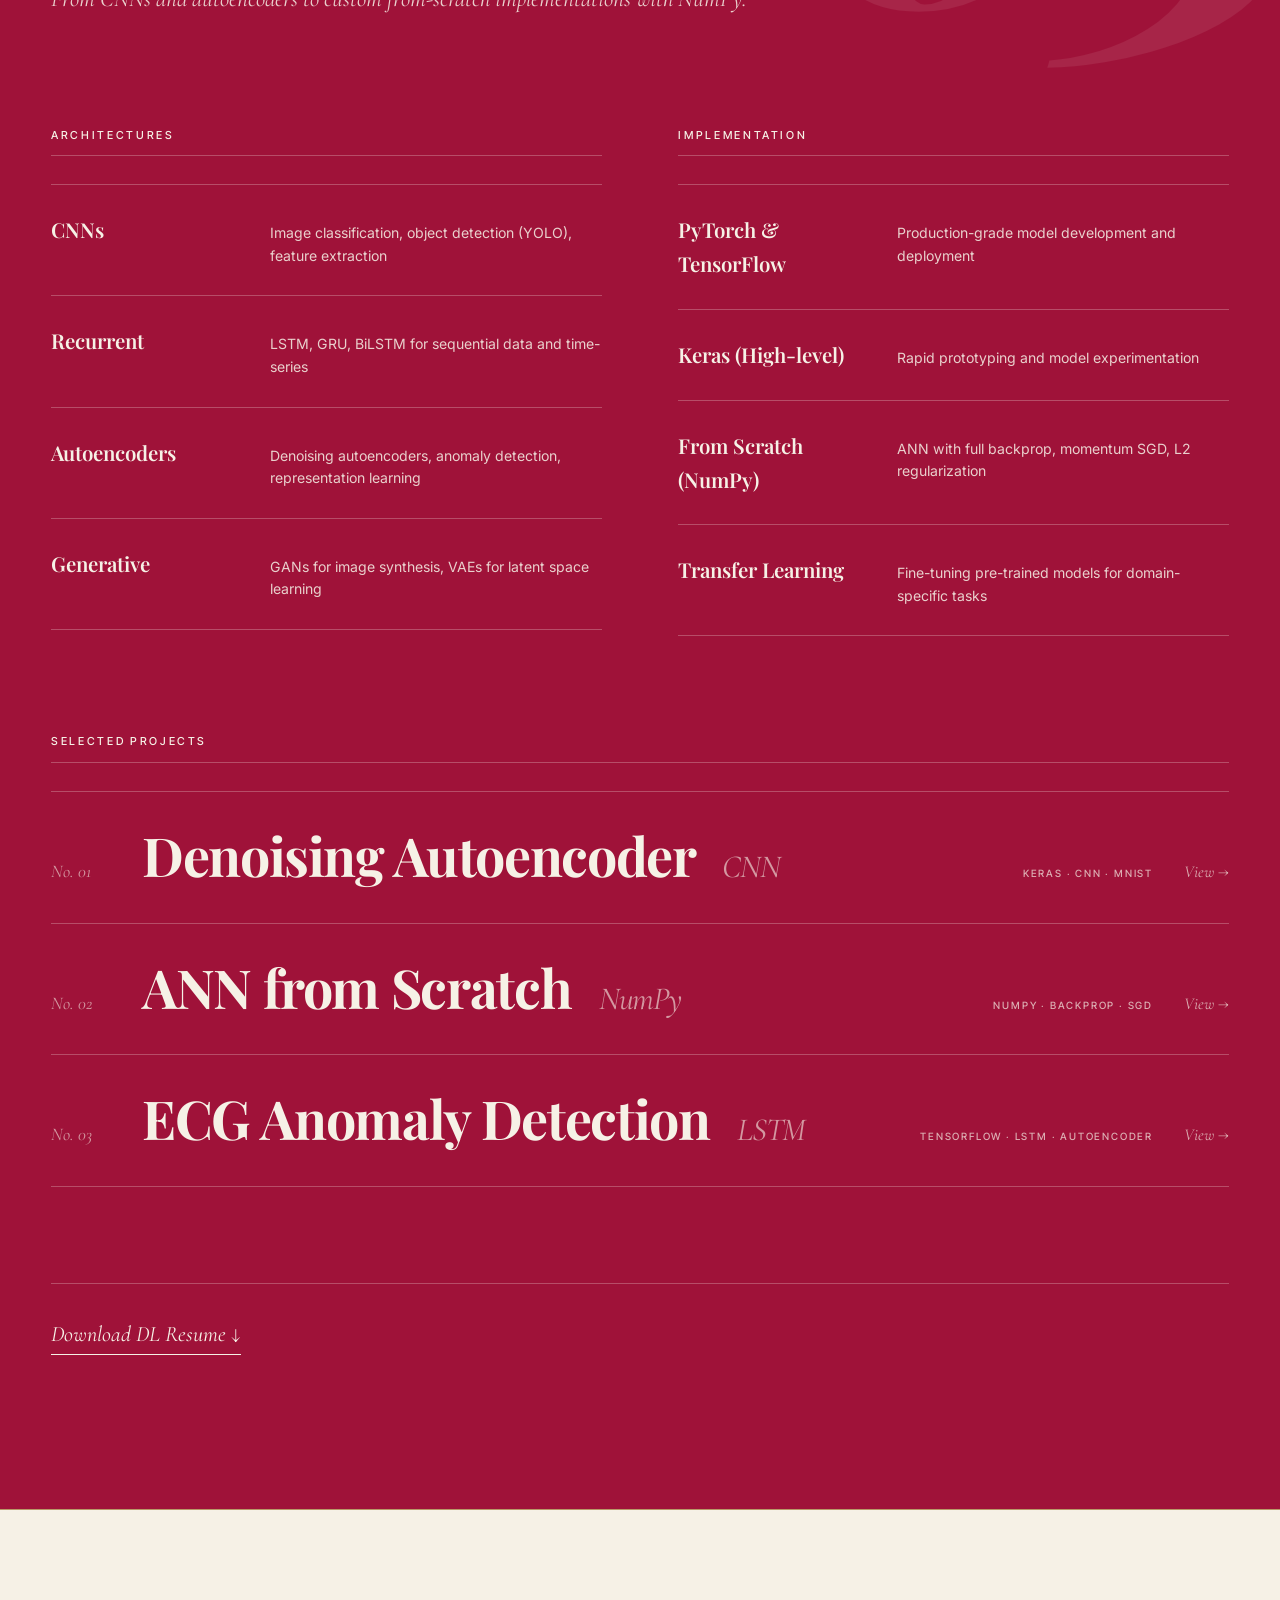
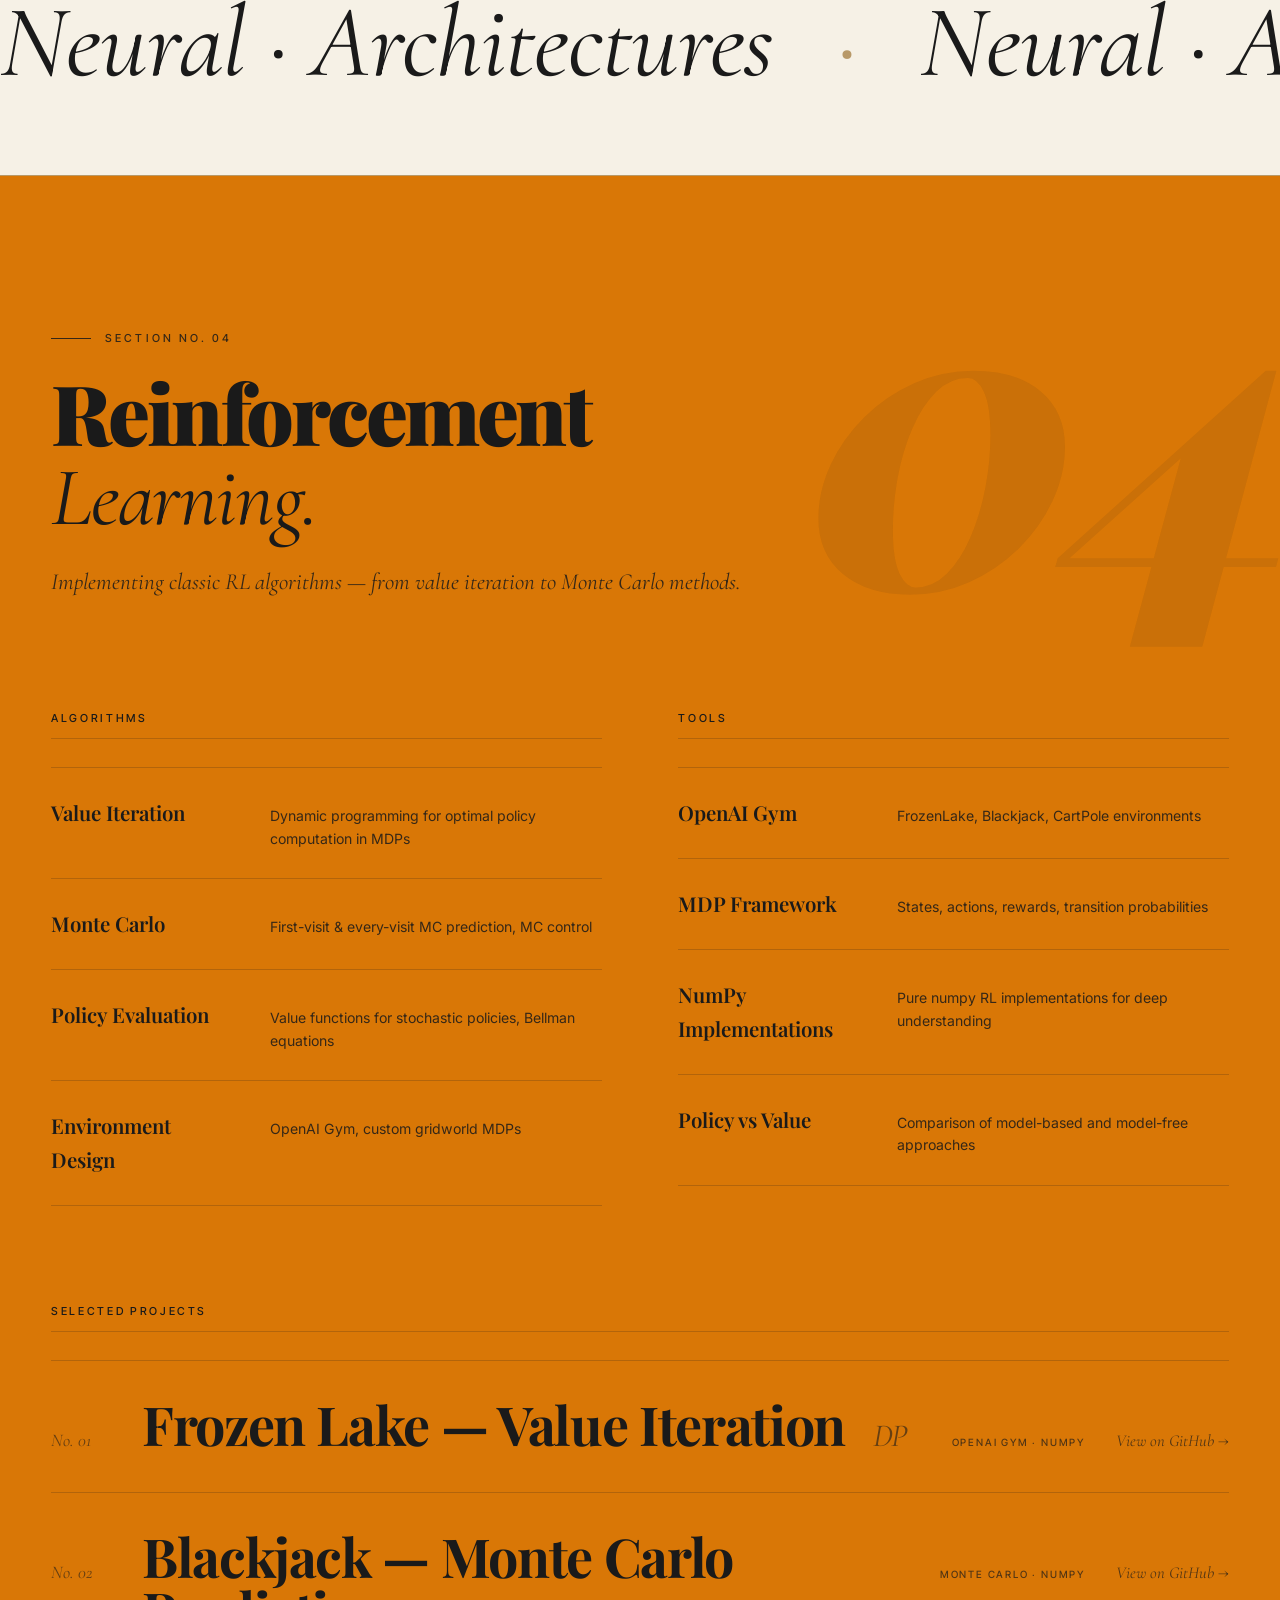
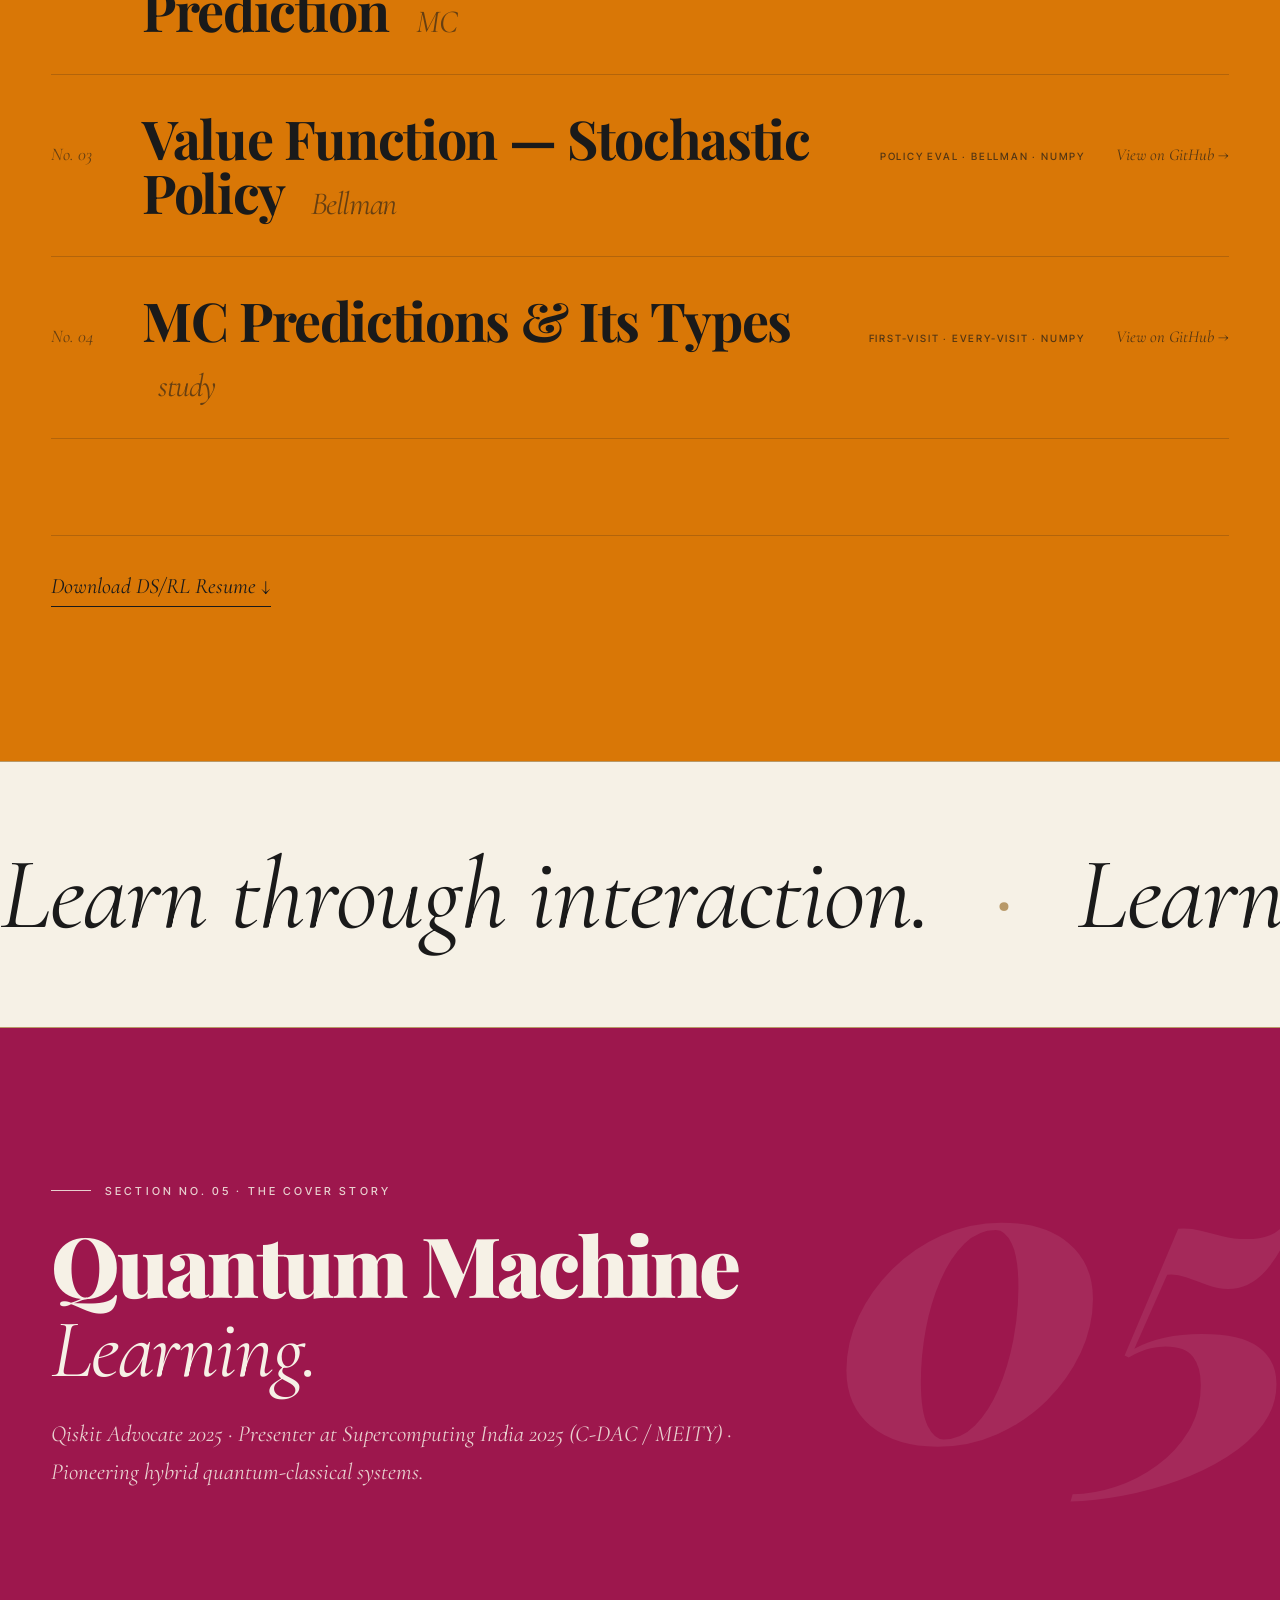
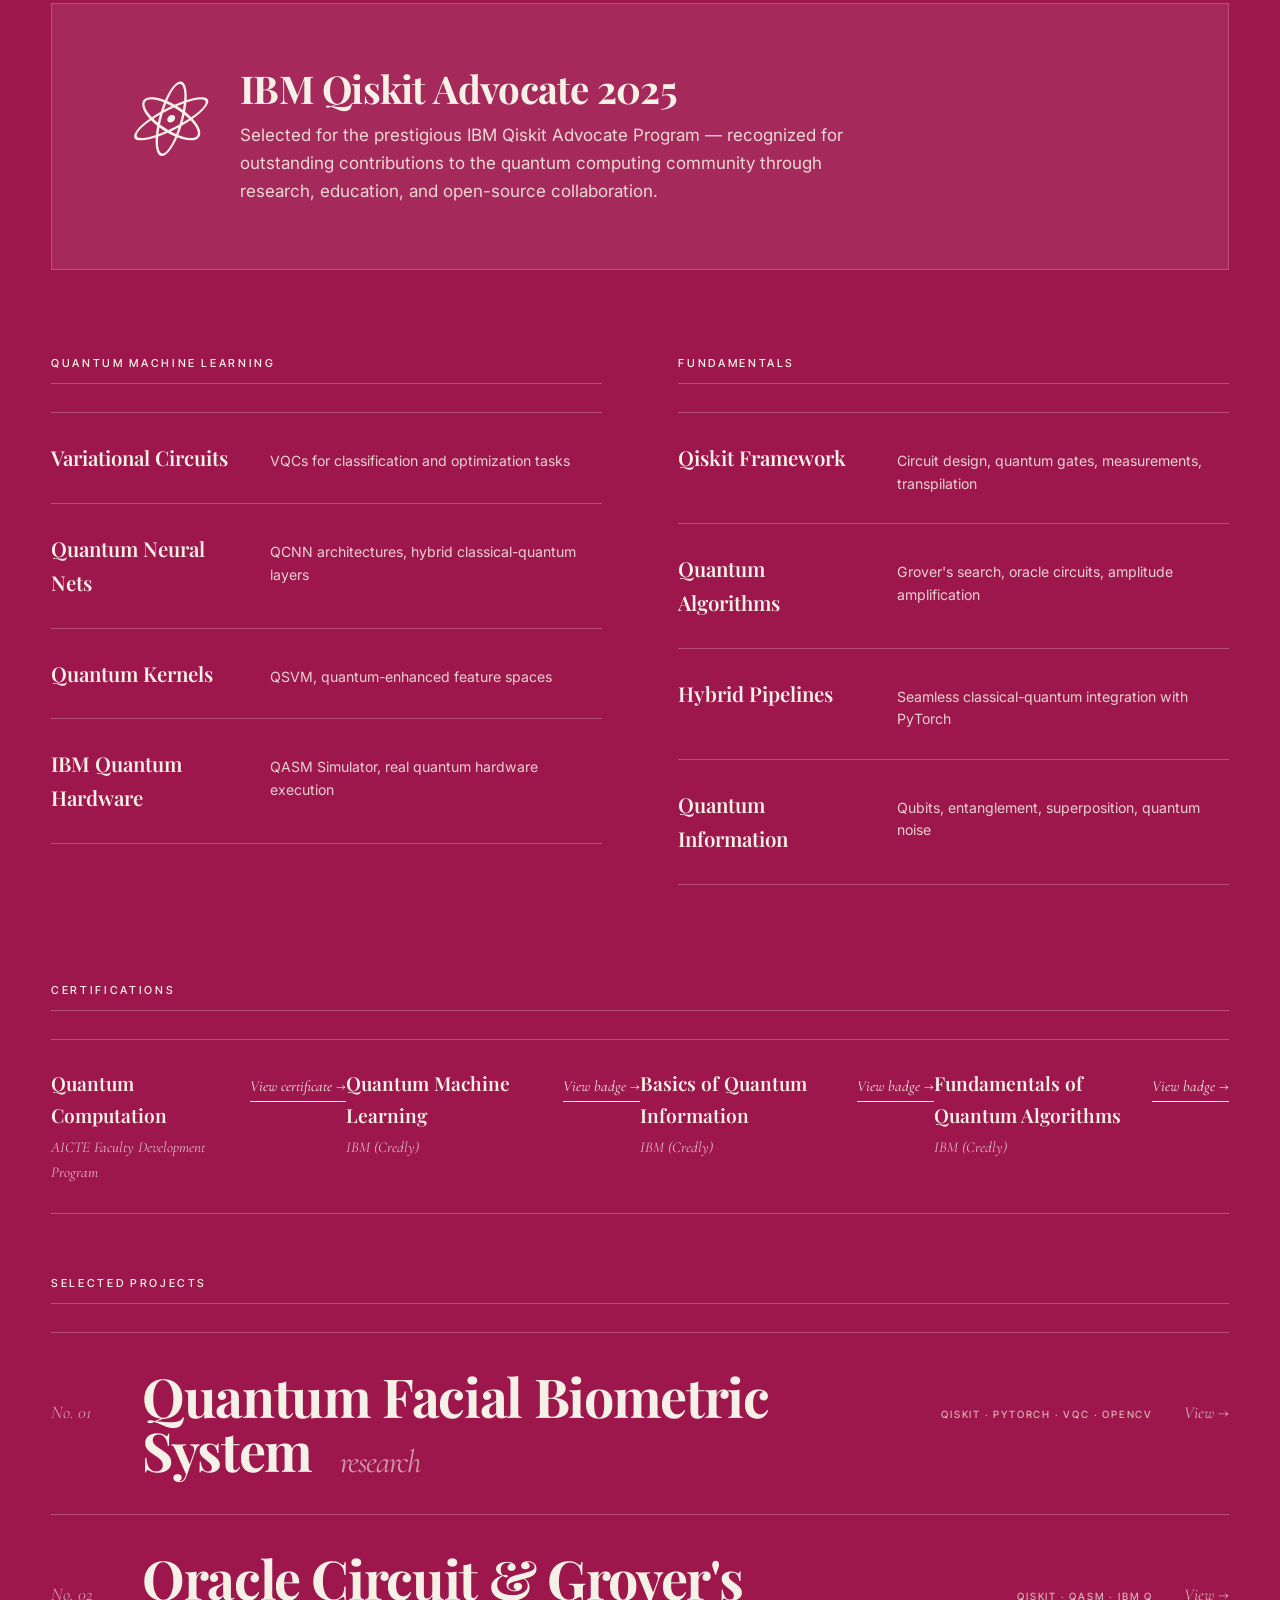
==== commit ca8e3ebc: "Redesign: luxury magazine editorial style with marquees and color spreads" ====
--- a/index.html
+++ b/index.html
@@ -4,1065 +4,884 @@
   <meta charset="UTF-8">
   <meta name="viewport" content="width=device-width, initial-scale=1.0">
   <meta name="description" content="Bandlapalli Roshan Babu — AI Engineer, Quantum ML Researcher, NLP & RL Specialist | M.Tech AI & Data Science, Mahindra University | Qiskit Advocate 2025">
-  <title>Roshan Babu | AI Engineer & Quantum ML Researcher</title>
+  <title>Roshan Babu — Vol 01 / 2025 · The Quantum Issue</title>
   <link rel="preconnect" href="https://fonts.googleapis.com">
   <link rel="preconnect" href="https://fonts.gstatic.com" crossorigin>
-  <link href="https://fonts.googleapis.com/css2?family=Space+Grotesk:wght@400;500;600;700&family=Inter:ital,wght@0,300;0,400;0,500;1,400&family=JetBrains+Mono:wght@400;500&display=swap" rel="stylesheet">
+  <link href="https://fonts.googleapis.com/css2?family=Playfair+Display:ital,wght@0,400;0,600;0,700;0,800;0,900;1,400;1,600;1,700;1,900&family=Cormorant+Garamond:ital,wght@0,400;0,500;1,400;1,500;1,600&family=Inter:wght@300;400;500;600&family=Inter+Tight:wght@400;500;600&display=swap" rel="stylesheet">
   <link rel="stylesheet" href="styles.css">
 </head>
 <body>
-  <!-- Particles canvas -->
-  <canvas id="particles" aria-hidden="true"></canvas>
-
-  <!-- Navigation -->
-  <header class="site-header" role="banner">
-    <nav class="nav-inner" role="navigation" aria-label="Main navigation">
-      <a href="#home" class="nav-logo">
-        RB<span class="logo-dot"></span>
+
+  <!-- ════════════════ MASTHEAD NAV ════════════════ -->
+  <header class="masthead" id="masthead" role="banner">
+    <div class="masthead-row">
+      <a href="#home" class="brand">
+        <span class="brand-mark">Roshan Babu.</span>
+        <span class="brand-vol">Vol 01 / 2025</span>
       </a>
-      <ul class="nav-links" id="nav-links">
-        <li><a href="#home"         class="nav-link">Home</a></li>
-        <li><a href="#about"        class="nav-link">About</a></li>
-        <li><a href="#ai-ml"        class="nav-link">AI/ML</a></li>
-        <li><a href="#nlp"          class="nav-link">NLP</a></li>
-        <li><a href="#dl"           class="nav-link">Deep Learning</a></li>
-        <li><a href="#rl"           class="nav-link">RL</a></li>
-        <li><a href="#quantum"      class="nav-link">Quantum</a></li>
-        <li><a href="#achievements" class="nav-link">Achievements</a></li>
-        <li><a href="#contact"      class="nav-link">Contact</a></li>
-      </ul>
-      <button class="nav-toggle" id="nav-toggle" aria-label="Toggle navigation" aria-expanded="false">
+      <nav class="nav-list" id="nav-list" role="navigation">
+        <a href="#home" class="nav-a">Cover</a>
+        <a href="#about" class="nav-a">Profile</a>
+        <a href="#ai-ml" class="nav-a">AI/ML</a>
+        <a href="#nlp" class="nav-a">NLP</a>
+        <a href="#dl" class="nav-a">Deep Learning</a>
+        <a href="#rl" class="nav-a">RL</a>
+        <a href="#quantum" class="nav-a">Quantum</a>
+        <a href="#achievements" class="nav-a">Achievements</a>
+        <a href="#contact" class="nav-a">Letters</a>
+      </nav>
+      <button class="nav-toggle" id="nav-toggle" aria-label="Toggle menu">
         <span></span><span></span><span></span>
       </button>
-    </nav>
+    </div>
   </header>
 
+  <!-- Floating image preview for hover reveal -->
+  <div class="hover-img" id="hover-img" aria-hidden="true">
+    <figure>
+      <img src="" alt="">
+      <figcaption></figcaption>
+    </figure>
+  </div>
+
   <main role="main">
 
-    <!-- ══════════════════ HERO ══════════════════ -->
-    <section id="home" class="hero section">
-      <div class="hero-grain" aria-hidden="true"></div>
-      <div class="hero-glow-1" aria-hidden="true"></div>
-      <div class="hero-glow-2" aria-hidden="true"></div>
+    <!-- ════════════════ HERO / COVER ════════════════ -->
+    <section id="home" class="hero">
       <div class="container">
+
+        <div class="hero-masthead">
+          <div class="masthead-rule"></div>
+          <span class="masthead-issue">Issue No. 01 · December 2025</span>
+          <div class="masthead-rule"></div>
+        </div>
+        <div class="hero-volume">— The Quantum Issue —</div>
+
         <div class="hero-grid">
-
-          <!-- Left: Text -->
-          <div class="hero-text">
-            <p class="hero-eyebrow">
-              <span class="hero-eyebrow-dot"></span>
-              Qiskit Advocate 2025 &nbsp;·&nbsp; Perplexity Campus Ambassador
-            </p>
-            <h1 class="hero-title">
-              <span class="hero-name">Bandlapalli<br>Roshan Babu</span>
-              <span class="hero-role-line">
-                <span class="typewriter" id="typewriter"></span><span class="tw-cursor" aria-hidden="true"></span>
-              </span>
+          <div class="hero-headline">
+            <span class="hero-kicker">A Profile</span>
+            <h1 class="hero-name">
+              Bandlapalli<br>
+              <em>Roshan Babu.</em>
             </h1>
-            <p class="hero-desc">
-              M.Tech student in AI &amp; Data Science at Mahindra University, pioneering a novel
-              Quantum-Classical Facial Biometric System at Lloyd's Bank Research. Specializing in
-              Deep Learning, NLP, Reinforcement Learning, and Quantum Machine Learning.
-            </p>
-            <div class="hero-badges">
-              <span class="badge">
-                <svg viewBox="0 0 24 24" fill="none" stroke="currentColor" stroke-width="2"><polyline points="20 6 9 17 4 12"/></svg>
-                Research Intern @ Lloyd's Bank
-              </span>
-              <span class="badge">
-                <svg viewBox="0 0 24 24" fill="none" stroke="currentColor" stroke-width="2"><path d="M12 2L2 7l10 5 10-5-10-5z"/><path d="M2 17l10 5 10-5"/></svg>
-                Published Researcher · ICIET
-              </span>
-              <span class="badge">
-                <svg viewBox="0 0 24 24" fill="none" stroke="currentColor" stroke-width="2"><circle cx="12" cy="8" r="7"/><path d="M8.21 13.89L7 23l5-3 5 3-1.21-9.12"/></svg>
-                India Throwball Team
-              </span>
-            </div>
-            <div class="hero-cta">
-              <a href="#ai-ml" class="btn btn-primary">Explore My Work</a>
-              <a href="RoshanBabu_CV.pdf" class="btn btn-outline" download>
-                <svg viewBox="0 0 24 24" fill="none" stroke="currentColor" stroke-width="2"><path d="M21 15v4a2 2 0 0 1-2 2H5a2 2 0 0 1-2-2v-4"/><polyline points="7 10 12 15 17 10"/><line x1="12" y1="15" x2="12" y2="3"/></svg>
-                Download CV
-              </a>
-            </div>
-          </div>
-
-          <!-- Right: Profile card -->
-          <div class="profile-card">
-            <div class="profile-img-wrap">
-              <img src="profile.jpeg" alt="Bandlapalli Roshan Babu" class="profile-img">
-              <div class="profile-img-grad" aria-hidden="true"></div>
-            </div>
-            <div class="profile-stats">
-              <div class="stat">
-                <span class="stat-val">8.51</span>
-                <span class="stat-lbl">B.Tech CGPA</span>
+            <p class="hero-role">— AI Engineer · Quantum ML Researcher · NLP &amp; RL Specialist</p>
+          </div>
+          <figure class="hero-photo">
+            <div class="photo-frame">
+              <img src="profile.jpeg" alt="Bandlapalli Roshan Babu">
+            </div>
+            <figcaption class="photo-caption">Roshan Babu, photographed at Mahindra University · 2025</figcaption>
+          </figure>
+        </div>
+
+        <div class="hero-lead">
+          <p class="drop-cap">M.Tech student in Artificial Intelligence &amp; Data Science at Mahindra University, currently pioneering the development of the world's first Quantum-Classical Facial Biometric System at Lloyd's Bank Research. A <em>Qiskit Advocate 2025</em>, published researcher (ICIET), poster presenter at <em>Supercomputing India 2025</em>, Perplexity Campus Ambassador, and a member of the Indian National Throwball Team — Runner-up at the Indo-Sri Lanka Youth Cup 2024.</p>
+        </div>
+
+        <div class="hero-stats">
+          <div class="hero-stat">
+            <span class="hero-stat-val">8.51</span>
+            <span class="hero-stat-lbl">B.Tech CGPA</span>
+          </div>
+          <div class="hero-stat">
+            <span class="hero-stat-val">7.38</span>
+            <span class="hero-stat-lbl">M.Tech CGPA</span>
+          </div>
+          <div class="hero-stat">
+            <span class="hero-stat-val">15+</span>
+            <span class="hero-stat-lbl">Selected Projects</span>
+          </div>
+        </div>
+
+        <div class="hero-cta">
+          <a href="#about" class="ed-link">Read the Profile →</a>
+          <span class="ed-divider">·</span>
+          <a href="RoshanBabu_CV.pdf" class="ed-link" download>Download CV (PDF) ↓</a>
+        </div>
+
+      </div>
+    </section>
+
+    <!-- Marquee 1 -->
+    <div class="marquee" aria-hidden="true">
+      <div class="marquee-track">
+        <span>Quantum × Classical</span>
+        <span>Quantum × Classical</span>
+        <span>Quantum × Classical</span>
+        <span>Quantum × Classical</span>
+        <span>Quantum × Classical</span>
+        <span>Quantum × Classical</span>
+      </div>
+    </div>
+
+    <!-- ════════════════ ABOUT / THE PROFILE ════════════════ -->
+    <section id="about" class="spread light-block">
+      <div class="container spread-content">
+
+        <header class="spread-head">
+          <span class="spread-kicker">The Profile</span>
+          <h2 class="spread-title">A researcher at the<br><em>intersection of quantum.</em></h2>
+        </header>
+
+        <div class="about-cols">
+          <div class="about-prose">
+            <p class="lead-prose">From neural networks to quantum circuits.</p>
+            <p>I'm a passionate AI researcher and engineer completing my M.Tech in Artificial Intelligence &amp; Data Science at Mahindra University, Hyderabad. Currently spearheading groundbreaking research on the world's first Quantum-Classical Facial Biometric System in collaboration with Lloyd's Bank.</p>
+            <p>My work spans the full spectrum of modern AI — from training deep neural networks and building conversational LLM agents to implementing Variational Quantum Circuits. I'm a Qiskit Advocate 2025 (selected by IBM), a published researcher, and a Perplexity Campus Ambassador driving AI literacy.</p>
+
+            <div class="edu-block" style="margin-top:48px;">
+              <h3 class="col-title">Education</h3>
+              <div class="edu-row">
+                <span class="edu-year">'23–'25</span>
+                <div>
+                  <div class="edu-deg">M.Tech — Artificial Intelligence &amp; Data Science</div>
+                  <div class="edu-school">Mahindra University, Hyderabad</div>
+                  <div class="edu-meta">CGPA 7.38 · Merit Scholarship Recipient</div>
+                </div>
               </div>
-              <div class="stat">
-                <span class="stat-val">7.38</span>
-                <span class="stat-lbl">M.Tech CGPA</span>
+              <div class="edu-row">
+                <span class="edu-year">'19–'23</span>
+                <div>
+                  <div class="edu-deg">B.Tech — Computer Science &amp; Engineering</div>
+                  <div class="edu-school">GITAM University, Hyderabad</div>
+                  <div class="edu-meta">CGPA 8.51</div>
+                </div>
               </div>
-              <div class="stat">
-                <span class="stat-val">15+</span>
-                <span class="stat-lbl">Projects</span>
-              </div>
-            </div>
-            <div class="profile-contacts">
-              <a href="mailto:broshann14@gmail.com" class="contact-link">
-                <svg viewBox="0 0 24 24" fill="none" stroke="currentColor" stroke-width="2"><path d="M4 4h16c1.1 0 2 .9 2 2v12c0 1.1-.9 2-2 2H4c-1.1 0-2-.9-2-2V6c0-1.1.9-2 2-2z"/><polyline points="22,6 12,13 2,6"/></svg>
-                broshann14@gmail.com
-              </a>
-              <a href="https://github.com/roshan5619" class="contact-link" target="_blank" rel="noopener">
-                <svg viewBox="0 0 24 24" fill="none" stroke="currentColor" stroke-width="2"><path d="M9 19c-5 1.5-5-2.5-7-3m14 6v-3.87a3.37 3.37 0 0 0-.94-2.61c3.14-.35 6.44-1.54 6.44-7A5.44 5.44 0 0 0 20 4.77 5.07 5.07 0 0 0 19.91 1S18.73.65 16 2.48a13.38 13.38 0 0 0-7 0C6.27.65 5.09 1 5.09 1A5.07 5.07 0 0 0 5 4.77a5.44 5.44 0 0 0-1.5 3.78c0 5.42 3.3 6.61 6.44 7A3.37 3.37 0 0 0 9 18.13V22"/></svg>
-                github.com/roshan5619
-              </a>
-              <a href="https://www.linkedin.com/in/roshan-babu-59602a236/" class="contact-link" target="_blank" rel="noopener">
-                <svg viewBox="0 0 24 24" fill="none" stroke="currentColor" stroke-width="2"><path d="M16 8a6 6 0 0 1 6 6v7h-4v-7a2 2 0 0 0-2-2 2 2 0 0 0-2 2v7h-4v-7a6 6 0 0 1 6-6z"/><rect x="2" y="9" width="4" height="12"/><circle cx="4" cy="4" r="2"/></svg>
-                LinkedIn Profile
-              </a>
-            </div>
-          </div>
-        </div>
-      </div>
-      <div class="scroll-cue" aria-hidden="true">
-        <span>scroll</span>
-        <div class="scroll-cue-arr"></div>
+            </div>
+          </div>
+
+          <aside class="about-side">
+            <div>
+              <h3 class="col-title">Of Note</h3>
+              <ul class="highlight-list">
+                <li>Research Intern at Lloyd's Bank — Quantum Biometrics</li>
+                <li>Published at ICIET — Inventory Management with AI</li>
+                <li>IBM Qiskit Advocate 2025</li>
+                <li>Poster Presenter — Supercomputing India 2025</li>
+                <li>Perplexity Campus Ambassador</li>
+                <li>Indian National Throwball Team — Runner-up</li>
+                <li>Director of Photography — Regional Film</li>
+              </ul>
+            </div>
+          </aside>
+        </div>
+
+        <blockquote class="pull-quote">
+          Building the bridge between Classical and Quantum Intelligence.
+        </blockquote>
+
       </div>
     </section>
 
-    <!-- ══════════════════ ABOUT ══════════════════ -->
-    <section id="about" class="section section-alt">
-      <div class="container">
-        <div class="section-header reveal">
-          <span class="section-badge">About Me</span>
-          <h2 class="section-title">Building Intelligence,<br>One Layer at a Time</h2>
-          <p class="section-sub">From neural networks to quantum circuits — my journey across the full stack of AI</p>
-        </div>
-        <div class="about-grid">
-          <div>
-            <p class="about-lead reveal">
-              I'm a passionate AI researcher and engineer completing my M.Tech in Artificial Intelligence &amp; Data Science at Mahindra University, Hyderabad. Currently spearheading groundbreaking research on the world's first Quantum-Classical Facial Biometric System in collaboration with Lloyd's Bank.
-            </p>
-            <p class="about-lead reveal" style="margin-top:16px;">
-              My work spans the full spectrum of modern AI — from training deep neural networks and building conversational LLM agents to implementing Variational Quantum Circuits. I'm a Qiskit Advocate 2025 (selected by IBM), a published researcher, and a Perplexity Campus Ambassador driving AI literacy.
-            </p>
-            <div class="edu-cards">
-              <div class="edu-card reveal">
-                <div class="edu-deg">M.Tech — Artificial Intelligence &amp; Data Science</div>
-                <div class="edu-school">Mahindra University, Hyderabad</div>
-                <div class="edu-meta">2023 – 2025 &nbsp;·&nbsp; CGPA 7.38 &nbsp;·&nbsp; Merit Scholarship Recipient</div>
-              </div>
-              <div class="edu-card reveal">
-                <div class="edu-deg">B.Tech — Computer Science &amp; Engineering</div>
-                <div class="edu-school">GITAM University, Hyderabad</div>
-                <div class="edu-meta">2019 – 2023 &nbsp;·&nbsp; CGPA 8.51</div>
-              </div>
-            </div>
-          </div>
-          <div class="highlight-pills stagger">
-            <div class="hpill reveal">
-              <span class="hpill-icon">🔬</span>
-              <span>Research Intern @ Lloyd's Bank — Quantum Biometrics</span>
-            </div>
-            <div class="hpill reveal">
-              <span class="hpill-icon">📄</span>
-              <span>Published at ICIET — Inventory Management with AI</span>
-            </div>
-            <div class="hpill reveal">
-              <span class="hpill-icon">⚛️</span>
-              <span>IBM Qiskit Advocate 2025</span>
-            </div>
-            <div class="hpill reveal">
-              <span class="hpill-icon">🤖</span>
-              <span>Perplexity Campus Ambassador</span>
-            </div>
-            <div class="hpill reveal">
-              <span class="hpill-icon">🇮🇳</span>
-              <span>Indian National Throwball Team — Runner-up</span>
-            </div>
-            <div class="hpill reveal">
-              <span class="hpill-icon">🎬</span>
-              <span>Director of Photography — Regional Film</span>
-            </div>
-          </div>
-        </div>
+    <!-- Marquee 2 -->
+    <div class="marquee" aria-hidden="true">
+      <div class="marquee-track">
+        <span>AI · ML · NLP · DL · RL · Quantum</span>
+        <span>AI · ML · NLP · DL · RL · Quantum</span>
+        <span>AI · ML · NLP · DL · RL · Quantum</span>
+        <span>AI · ML · NLP · DL · RL · Quantum</span>
+      </div>
+    </div>
+
+    <!-- ════════════════ AI / ML ════════════════ -->
+    <section id="ai-ml" class="spread">
+      <div class="spread-numeral" aria-hidden="true">01</div>
+      <div class="container spread-content">
+
+        <header class="spread-head">
+          <span class="spread-kicker">Section No. 01</span>
+          <h2 class="spread-title">Artificial Intelligence<br><em>&amp; Machine Learning.</em></h2>
+          <p class="spread-sub">Building intelligent systems with end-to-end ML pipelines and hybrid quantum-classical approaches.</p>
+        </header>
+
+        <div class="spread-cols">
+          <div>
+            <h3 class="col-title">Competencies</h3>
+            <dl class="skill-list">
+              <div class="skill-row"><dt>Machine Learning</dt><dd>Scikit-learn, Pandas, NumPy · Classification, Regression, Clustering, Dimensionality Reduction</dd></div>
+              <div class="skill-row"><dt>Frameworks</dt><dd>PyTorch, TensorFlow, Keras · Streamlit, Jupyter · Git, VS Code, Linux</dd></div>
+              <div class="skill-row"><dt>Data Science</dt><dd>Matplotlib, Seaborn, Plotly · SciPy, EDA · Feature Engineering, Data Cleaning</dd></div>
+              <div class="skill-row"><dt>Programming</dt><dd>Python (advanced), Java, SQL · JavaScript · OOP, DSA, REST APIs</dd></div>
+            </dl>
+          </div>
+
+          <div>
+            <h3 class="col-title">Experience</h3>
+            <ol class="timeline-list">
+              <li class="tl-row">
+                <span class="tl-year">'25</span>
+                <div>
+                  <h4 class="tl-role">Research Intern</h4>
+                  <p class="tl-co">Lloyd's Bank @ Mahindra University</p>
+                  <span class="tl-date">Aug 2025 — Present</span>
+                  <p class="tl-desc">Spearheading development of the first-ever Quantum Facial Biometric System, integrating classical Computer Vision with Quantum Machine Learning using VQCs and hybrid CNN architectures.</p>
+                </div>
+              </li>
+              <li class="tl-row">
+                <span class="tl-year">'23</span>
+                <div>
+                  <h4 class="tl-role">Machine Learning Intern</h4>
+                  <p class="tl-co">Bharat Intern</p>
+                  <span class="tl-date">Oct — Nov 2023</span>
+                  <p class="tl-desc">Built end-to-end ML pipelines for House Price Prediction, Wine Quality Prediction, and Iris Classification using Scikit-learn and Pandas.</p>
+                </div>
+              </li>
+              <li class="tl-row">
+                <span class="tl-year">'23</span>
+                <div>
+                  <h4 class="tl-role">ML Internship Training</h4>
+                  <p class="tl-co">Skill Vertex</p>
+                  <span class="tl-date">May — Jun 2023</span>
+                  <p class="tl-desc">Comprehensive training in supervised and unsupervised learning algorithms, feature engineering, and model evaluation using Python and Scikit-learn.</p>
+                </div>
+              </li>
+            </ol>
+          </div>
+        </div>
+
+        <h3 class="col-title">Selected Projects</h3>
+        <ol class="proj-list">
+          <li class="proj-row" data-img="project-aiml-1.jpg" data-caption="Quantum-Classical Pipeline">
+            <span class="proj-num">No. 01</span>
+            <h4 class="proj-title">Quantum-Classical Facial Biometrics <em>research</em></h4>
+            <span class="proj-tags">Qiskit · PyTorch · OpenCV · VQC</span>
+            <span class="proj-link">View →</span>
+          </li>
+          <li class="proj-row" data-img="project-aiml-2.jpg" data-caption="Crop Recommendation">
+            <span class="proj-num">No. 02</span>
+            <h4 class="proj-title">Crop Recommendation System <em>ML</em></h4>
+            <span class="proj-tags">Scikit-learn · Pandas · Streamlit</span>
+            <span class="proj-link">View →</span>
+          </li>
+        </ol>
+
+        <div class="spread-cta">
+          <a href="RoshanBabu_AI.pdf" class="ed-link" download>Download AI/ML Resume ↓</a>
+        </div>
+
       </div>
     </section>
 
-    <!-- ══════════════════ AI/ML ══════════════════ -->
-    <section id="ai-ml" class="section">
-      <div class="container">
-        <div class="section-header reveal">
-          <span class="section-badge">01 — Artificial Intelligence</span>
-          <h2 class="section-title">Machine Learning</h2>
-          <p class="section-sub">Building intelligent systems with end-to-end ML pipelines and hybrid quantum-classical approaches</p>
-        </div>
-
-        <div class="skills-grid stagger">
-          <div class="skill-card reveal">
-            <div class="skill-icon"><svg viewBox="0 0 24 24" fill="none" stroke="currentColor" stroke-width="1.5"><path d="M12 2L2 7l10 5 10-5-10-5zM2 17l10 5 10-5M2 12l10 5 10-5"/></svg></div>
-            <h4>Machine Learning</h4>
-            <p>Scikit-learn, Pandas, NumPy · Classification, Regression, Clustering, Dimensionality Reduction</p>
-          </div>
-          <div class="skill-card reveal">
-            <div class="skill-icon"><svg viewBox="0 0 24 24" fill="none" stroke="currentColor" stroke-width="1.5"><rect x="3" y="3" width="18" height="18" rx="2"/><path d="M9 9h6v6H9z"/></svg></div>
-            <h4>Frameworks & Tools</h4>
-            <p>PyTorch, TensorFlow, Keras · Streamlit, Jupyter · Git, VS Code, Linux</p>
-          </div>
-          <div class="skill-card reveal">
-            <div class="skill-icon"><svg viewBox="0 0 24 24" fill="none" stroke="currentColor" stroke-width="1.5"><path d="M22 12h-4l-3 9L9 3l-3 9H2"/></svg></div>
-            <h4>Data Science</h4>
-            <p>Matplotlib, Seaborn, Plotly · SciPy, EDA · Feature Engineering, Data Cleaning</p>
-          </div>
-          <div class="skill-card reveal">
-            <div class="skill-icon"><svg viewBox="0 0 24 24" fill="none" stroke="currentColor" stroke-width="1.5"><circle cx="12" cy="12" r="3"/><path d="M12 1v6m0 6v10M1 12h6m6 0h10"/></svg></div>
-            <h4>Programming</h4>
-            <p>Python (advanced), Java, SQL · JavaScript · OOP, DSA, REST APIs</p>
-          </div>
-        </div>
-
-        <div class="timeline reveal">
-          <div class="tl-item">
-            <div class="tl-meta">
-              <span class="tl-role">Research Intern</span>
-              <span class="tl-co">Lloyd's Bank @ Mahindra University</span>
-              <span class="tl-date">Aug 2025 – Present</span>
-            </div>
-            <p class="tl-desc">Spearheading development of the first-ever Quantum Facial Biometric System, integrating classical Computer Vision with Quantum Machine Learning using VQCs and hybrid CNN architectures.</p>
-          </div>
-          <div class="tl-item">
-            <div class="tl-meta">
-              <span class="tl-role">Machine Learning Intern</span>
-              <span class="tl-co">Bharat Intern</span>
-              <span class="tl-date">Oct 2023 – Nov 2023</span>
-            </div>
-            <p class="tl-desc">Built end-to-end ML pipelines for House Price Prediction, Wine Quality Prediction, and Iris Classification using Scikit-learn and Pandas.</p>
-          </div>
-          <div class="tl-item">
-            <div class="tl-meta">
-              <span class="tl-role">ML Internship Training</span>
-              <span class="tl-co">Skill Vertex</span>
-              <span class="tl-date">May 2023 – Jun 2023</span>
-            </div>
-            <p class="tl-desc">Comprehensive training in supervised and unsupervised learning algorithms, feature engineering, and model evaluation using Python and Scikit-learn.</p>
-          </div>
-        </div>
-
-        <h3 style="margin-bottom:var(--sp-6); color:var(--t-high);" class="reveal">Featured Projects</h3>
-        <div class="projects-grid stagger">
-          <article class="project-card reveal">
-            <div class="proj-img-wrap">
-              <img src="project-aiml-1.jpg" alt="Quantum-Classical Facial Biometrics" class="proj-img" loading="lazy">
-              <div class="proj-overlay"><span class="proj-type">Research Project</span></div>
-            </div>
-            <div class="proj-body">
-              <h4 class="proj-title">Quantum-Classical Facial Biometrics</h4>
-              <p class="proj-desc">Novel facial recognition system leveraging Variational Quantum Circuits for feature extraction fused with classical CNNs for enhanced biometric accuracy.</p>
-              <div class="proj-footer">
-                <div class="proj-tags"><span class="tag">Qiskit</span><span class="tag">PyTorch</span><span class="tag">OpenCV</span><span class="tag">VQC</span></div>
-              </div>
-            </div>
-          </article>
-          <article class="project-card reveal">
-            <div class="proj-img-wrap">
-              <img src="project-aiml-2.jpg" alt="Plant Prediction System" class="proj-img" loading="lazy">
-              <div class="proj-overlay"><span class="proj-type">ML Project</span></div>
-            </div>
-            <div class="proj-body">
-              <h4 class="proj-title">Crop Recommendation System</h4>
-              <p class="proj-desc">ML model predicting optimal crops based on state, season, and month parameters, achieving high accuracy using ensemble methods.</p>
-              <div class="proj-footer">
-                <div class="proj-tags"><span class="tag">Scikit-learn</span><span class="tag">Pandas</span><span class="tag">Streamlit</span></div>
-              </div>
-            </div>
-          </article>
-        </div>
-        <div class="section-cta reveal">
-          <a href="RoshanBabu_AI.pdf" class="btn btn-outline" download>Download AI/ML Resume</a>
-        </div>
+    <!-- Marquee 3 -->
+    <div class="marquee" aria-hidden="true">
+      <div class="marquee-track">
+        <span>Intelligent Systems</span>
+        <span>Intelligent Systems</span>
+        <span>Intelligent Systems</span>
+        <span>Intelligent Systems</span>
+      </div>
+    </div>
+
+    <!-- ════════════════ NLP ════════════════ -->
+    <section id="nlp" class="spread">
+      <div class="spread-numeral" aria-hidden="true">02</div>
+      <div class="container spread-content">
+
+        <header class="spread-head">
+          <span class="spread-kicker">Section No. 02</span>
+          <h2 class="spread-title">Natural Language<br><em>&amp; LLM Engineering.</em></h2>
+          <p class="spread-sub">Building intelligent language systems with Transformers, RAG pipelines, and LLM agents.</p>
+        </header>
+
+        <div class="spread-cols">
+          <div>
+            <h3 class="col-title">Competencies</h3>
+            <dl class="skill-list">
+              <div class="skill-row"><dt>Text Processing</dt><dd>Tokenization, Stemming, POS Tagging · Sentiment Analysis · NLTK, spaCy</dd></div>
+              <div class="skill-row"><dt>Transformers &amp; LLMs</dt><dd>BERT, GPT Architectures · Attention Mechanisms · LangChain, LangGraph</dd></div>
+              <div class="skill-row"><dt>RAG &amp; Agents</dt><dd>Retrieval-Augmented Generation · LangGraph QA Agents · Prompt Engineering · Vector Stores</dd></div>
+              <div class="skill-row"><dt>Embeddings &amp; GenAI</dt><dd>GloVe, Word2Vec · BiLSTM, RNN · VAEs, GANs · Human-in-the-Loop AI</dd></div>
+            </dl>
+          </div>
+
+          <div>
+            <h3 class="col-title">Stack</h3>
+            <div class="chip-row">
+              <span class="chip">LangChain</span>
+              <span class="chip">LangGraph</span>
+              <span class="chip">RAG Pipelines</span>
+              <span class="chip">Prompt Engineering</span>
+              <span class="chip">HuggingFace</span>
+              <span class="chip">FAISS</span>
+              <span class="chip">Streamlit</span>
+              <span class="chip">BiLSTM</span>
+              <span class="chip">GloVe</span>
+              <span class="chip">Word2Vec</span>
+              <span class="chip">Transformers</span>
+            </div>
+          </div>
+        </div>
+
+        <h3 class="col-title">Selected Projects</h3>
+        <ol class="proj-list">
+          <li class="proj-row" data-img="project-nlp-1.jpg" data-caption="Multilingual Chatbot">
+            <span class="proj-num">No. 01</span>
+            <h4 class="proj-title">Multilingual Customer Support Chatbot <em>NLP</em></h4>
+            <span class="proj-tags">Transformers · Streamlit</span>
+            <span class="proj-link">View →</span>
+          </li>
+          <li class="proj-row" data-img="project-nlp-2.jpg" data-caption="Emotion Detection">
+            <span class="proj-num">No. 02</span>
+            <h4 class="proj-title">Emotion Detection — GloVe + BiLSTM <em>NLP</em></h4>
+            <span class="proj-tags">GloVe · BiLSTM · Keras</span>
+            <span class="proj-link">View →</span>
+          </li>
+        </ol>
+
+        <div class="more-block">
+          <h4 class="more-title">Also worth reading</h4>
+          <ul class="more-list">
+            <li><strong>QA Agent with LangGraph</strong> Intelligent query-answering agent using LLM + LangGraph state machine.</li>
+            <li><strong>RAG Pipeline App</strong> Retrieval-Augmented Generation with FAISS vector store and LangChain.</li>
+            <li><strong>Human-in-the-Loop Generative AI</strong> Interactive AI workflow with LangChain and Streamlit.</li>
+            <li><strong>Twitter Sentiment Analysis</strong> 1D CNN architecture for multi-class sentiment classification.</li>
+          </ul>
+        </div>
+
+        <div class="spread-cta">
+          <a href="RoshanBabu_MlNLP.pdf" class="ed-link" download>Download NLP Resume ↓</a>
+        </div>
+
       </div>
     </section>
 
-    <!-- ══════════════════ NLP ══════════════════ -->
-    <section id="nlp" class="section section-alt">
-      <div class="container">
-        <div class="section-header reveal">
-          <span class="section-badge">02 — Natural Language Processing</span>
-          <h2 class="section-title">NLP &amp; LLM Engineering</h2>
-          <p class="section-sub">Building intelligent language systems with Transformers, RAG pipelines, and LLM agents</p>
-        </div>
-
-        <div class="skills-grid stagger">
-          <div class="skill-card reveal">
-            <div class="skill-icon"><svg viewBox="0 0 24 24" fill="none" stroke="currentColor" stroke-width="1.5"><path d="M21 15a2 2 0 0 1-2 2H7l-4 4V5a2 2 0 0 1 2-2h14a2 2 0 0 1 2 2z"/></svg></div>
-            <h4>Text Processing</h4>
-            <p>Tokenization, Stemming, POS Tagging · Sentiment Analysis · NLTK, spaCy</p>
-          </div>
-          <div class="skill-card reveal">
-            <div class="skill-icon"><svg viewBox="0 0 24 24" fill="none" stroke="currentColor" stroke-width="1.5"><path d="M9.09 9a3 3 0 0 1 5.83 1c0 2-3 3-3 3"/><circle cx="12" cy="12" r="10"/><line x1="12" y1="17" x2="12.01" y2="17"/></svg></div>
-            <h4>Transformers &amp; LLMs</h4>
-            <p>BERT, GPT Architectures · Attention Mechanisms · LangChain, LangGraph</p>
-          </div>
-          <div class="skill-card reveal">
-            <div class="skill-icon"><svg viewBox="0 0 24 24" fill="none" stroke="currentColor" stroke-width="1.5"><path d="M12 20h9M16.5 3.5a2.12 2.12 0 0 1 3 3L7 19l-4 1 1-4L16.5 3.5z"/></svg></div>
-            <h4>RAG &amp; Agents</h4>
-            <p>Retrieval-Augmented Generation · LangGraph QA Agents · Prompt Engineering · Vector Stores</p>
-          </div>
-          <div class="skill-card reveal">
-            <div class="skill-icon"><svg viewBox="0 0 24 24" fill="none" stroke="currentColor" stroke-width="1.5"><circle cx="11" cy="11" r="8"/><path d="M21 21l-4.35-4.35"/></svg></div>
-            <h4>Embeddings &amp; GenAI</h4>
-            <p>GloVe, Word2Vec · BiLSTM, RNN · VAEs, GANs · Human-in-the-Loop AI</p>
-          </div>
-        </div>
-
-        <div class="skill-chips reveal" style="margin-bottom:var(--sp-12);">
-          <span class="chip">LangChain</span><span class="chip">LangGraph</span><span class="chip">RAG Pipelines</span>
-          <span class="chip">Prompt Engineering</span><span class="chip">HuggingFace</span><span class="chip">FAISS</span>
-          <span class="chip">Streamlit</span><span class="chip">BiLSTM</span><span class="chip">GloVe</span>
-        </div>
-
-        <h3 style="margin-bottom:var(--sp-6); color:var(--t-high);" class="reveal">Featured Projects</h3>
-        <div class="projects-grid stagger">
-          <article class="project-card reveal">
-            <div class="proj-img-wrap">
-              <img src="project-nlp-1.jpg" alt="Multilingual Chatbot" class="proj-img" loading="lazy">
-              <div class="proj-overlay"><span class="proj-type">NLP Project</span></div>
-            </div>
-            <div class="proj-body">
-              <h4 class="proj-title">Multilingual Customer Support Chatbot</h4>
-              <p class="proj-desc">Transformer-based chatbot understanding multiple languages with a Python backend and Streamlit UI for real-time customer support.</p>
-              <div class="proj-footer">
-                <div class="proj-tags"><span class="tag">Transformers</span><span class="tag">Python</span><span class="tag">Streamlit</span></div>
-              </div>
-            </div>
-          </article>
-          <article class="project-card reveal">
-            <div class="proj-img-wrap">
-              <img src="project-nlp-2.jpg" alt="Emotion Detection" class="proj-img" loading="lazy">
-              <div class="proj-overlay"><span class="proj-type">NLP Project</span></div>
-            </div>
-            <div class="proj-body">
-              <h4 class="proj-title">Emotion Detection — GloVe + BiLSTM</h4>
-              <p class="proj-desc">Multi-class emotion recognition NLP pipeline using GloVe word embeddings and BiLSTM network for fine-grained sentiment classification.</p>
-              <div class="proj-footer">
-                <div class="proj-tags"><span class="tag">GloVe</span><span class="tag">BiLSTM</span><span class="tag">Keras</span></div>
-              </div>
-            </div>
-          </article>
-        </div>
-        <div class="more-projects reveal">
-          <h4>More NLP &amp; LLM Projects</h4>
-          <ul class="more-list">
-            <li><strong>QA Agent with LangGraph</strong> — Intelligent query-answering agent using LLM + LangGraph state machine</li>
-            <li><strong>RAG Pipeline App</strong> — Retrieval-Augmented Generation with FAISS vector store and LangChain</li>
-            <li><strong>Human-in-the-Loop Generative AI App</strong> — Interactive AI workflow with LangChain and Streamlit</li>
-            <li><strong>Twitter Sentiment Analysis</strong> — 1D CNN architecture for multi-class sentiment classification</li>
-          </ul>
-        </div>
-        <div class="section-cta reveal">
-          <a href="RoshanBabu_MlNLP.pdf" class="btn btn-outline" download>Download NLP Resume</a>
-        </div>
+    <!-- Marquee 4 -->
+    <div class="marquee" aria-hidden="true">
+      <div class="marquee-track">
+        <span>Language is data. Data is poetry.</span>
+        <span>Language is data. Data is poetry.</span>
+        <span>Language is data. Data is poetry.</span>
+      </div>
+    </div>
+
+    <!-- ════════════════ DEEP LEARNING ════════════════ -->
+    <section id="dl" class="spread">
+      <div class="spread-numeral" aria-hidden="true">03</div>
+      <div class="container spread-content">
+
+        <header class="spread-head">
+          <span class="spread-kicker">Section No. 03</span>
+          <h2 class="spread-title">Deep Learning &amp;<br><em>Neural Architectures.</em></h2>
+          <p class="spread-sub">From CNNs and autoencoders to custom from-scratch implementations with NumPy.</p>
+        </header>
+
+        <div class="spread-cols">
+          <div>
+            <h3 class="col-title">Architectures</h3>
+            <dl class="skill-list">
+              <div class="skill-row"><dt>CNNs</dt><dd>Image classification, object detection (YOLO), feature extraction</dd></div>
+              <div class="skill-row"><dt>Recurrent</dt><dd>LSTM, GRU, BiLSTM for sequential data and time-series</dd></div>
+              <div class="skill-row"><dt>Autoencoders</dt><dd>Denoising autoencoders, anomaly detection, representation learning</dd></div>
+              <div class="skill-row"><dt>Generative</dt><dd>GANs for image synthesis, VAEs for latent space learning</dd></div>
+            </dl>
+          </div>
+          <div>
+            <h3 class="col-title">Implementation</h3>
+            <dl class="skill-list">
+              <div class="skill-row"><dt>PyTorch &amp; TensorFlow</dt><dd>Production-grade model development and deployment</dd></div>
+              <div class="skill-row"><dt>Keras (High-level)</dt><dd>Rapid prototyping and model experimentation</dd></div>
+              <div class="skill-row"><dt>From Scratch (NumPy)</dt><dd>ANN with full backprop, momentum SGD, L2 regularization</dd></div>
+              <div class="skill-row"><dt>Transfer Learning</dt><dd>Fine-tuning pre-trained models for domain-specific tasks</dd></div>
+            </dl>
+          </div>
+        </div>
+
+        <h3 class="col-title">Selected Projects</h3>
+        <ol class="proj-list">
+          <li class="proj-row" data-img="project-dl-1.jpg" data-caption="Denoising Autoencoder">
+            <span class="proj-num">No. 01</span>
+            <h4 class="proj-title">Denoising Autoencoder <em>CNN</em></h4>
+            <span class="proj-tags">Keras · CNN · MNIST</span>
+            <span class="proj-link">View →</span>
+          </li>
+          <li class="proj-row" data-img="project-dl-2.jpg" data-caption="ANN from Scratch">
+            <span class="proj-num">No. 02</span>
+            <h4 class="proj-title">ANN from Scratch <em>NumPy</em></h4>
+            <span class="proj-tags">NumPy · Backprop · SGD</span>
+            <span class="proj-link">View →</span>
+          </li>
+          <li class="proj-row" data-img="project-dl-3.jpg" data-caption="ECG Anomaly Detection">
+            <span class="proj-num">No. 03</span>
+            <h4 class="proj-title">ECG Anomaly Detection <em>LSTM</em></h4>
+            <span class="proj-tags">TensorFlow · LSTM · Autoencoder</span>
+            <span class="proj-link">View →</span>
+          </li>
+        </ol>
+
+        <div class="spread-cta">
+          <a href="RoshanBabu.pdf" class="ed-link" download>Download DL Resume ↓</a>
+        </div>
+
       </div>
     </section>
 
-    <!-- ══════════════════ DEEP LEARNING ══════════════════ -->
-    <section id="dl" class="section">
-      <div class="container">
-        <div class="section-header reveal">
-          <span class="section-badge">03 — Deep Learning</span>
-          <h2 class="section-title">Neural Architectures</h2>
-          <p class="section-sub">From CNNs and autoencoders to custom from-scratch implementations with NumPy</p>
-        </div>
-
-        <div class="dual-grid">
-          <div class="sub-card reveal">
-            <h3>Architectures</h3>
-            <div class="skill-items">
-              <div class="skill-item">
-                <span class="sk-name">Convolutional Neural Networks</span>
-                <p class="sk-det">Image classification, object detection (YOLO), feature extraction</p>
-              </div>
-              <div class="skill-item">
-                <span class="sk-name">Recurrent Networks</span>
-                <p class="sk-det">LSTM, GRU, BiLSTM for sequential data and time-series</p>
-              </div>
-              <div class="skill-item">
-                <span class="sk-name">Autoencoders</span>
-                <p class="sk-det">Denoising autoencoders, anomaly detection, representation learning</p>
-              </div>
-              <div class="skill-item">
-                <span class="sk-name">Generative Models</span>
-                <p class="sk-det">GANs for image synthesis, VAEs for latent space learning</p>
-              </div>
-            </div>
-          </div>
-          <div class="sub-card reveal">
-            <h3>Implementation</h3>
-            <div class="skill-items">
-              <div class="skill-item">
-                <span class="sk-name">PyTorch &amp; TensorFlow</span>
-                <p class="sk-det">Production-grade model development and deployment</p>
-              </div>
-              <div class="skill-item">
-                <span class="sk-name">Keras (High-level API)</span>
-                <p class="sk-det">Rapid prototyping and model experimentation</p>
-              </div>
-              <div class="skill-item">
-                <span class="sk-name">From Scratch (NumPy)</span>
-                <p class="sk-det">ANN built with full backprop, SGD, L2 regularization</p>
-              </div>
-              <div class="skill-item">
-                <span class="sk-name">Transfer Learning</span>
-                <p class="sk-det">Fine-tuning pre-trained models for domain-specific tasks</p>
-              </div>
-            </div>
-          </div>
-        </div>
-
-        <h3 style="margin-bottom:var(--sp-6); color:var(--t-high);" class="reveal">Featured Projects</h3>
-        <div class="projects-grid projects-grid-3 stagger">
-          <article class="project-card reveal">
-            <div class="proj-img-wrap">
-              <img src="project-dl-1.jpg" alt="Denoising Autoencoder" class="proj-img" loading="lazy">
-              <div class="proj-overlay"><span class="proj-type">Deep Learning</span></div>
-            </div>
-            <div class="proj-body">
-              <h4 class="proj-title">Denoising Autoencoder</h4>
-              <p class="proj-desc">CNN autoencoder removing Gaussian noise from MNIST images, learning robust latent representations.</p>
-              <div class="proj-footer"><div class="proj-tags"><span class="tag">Keras</span><span class="tag">CNN</span></div></div>
-            </div>
-          </article>
-          <article class="project-card reveal">
-            <div class="proj-img-wrap">
-              <img src="project-dl-2.jpg" alt="ANN from Scratch" class="proj-img" loading="lazy">
-              <div class="proj-overlay"><span class="proj-type">From Scratch</span></div>
-            </div>
-            <div class="proj-body">
-              <h4 class="proj-title">ANN from Scratch</h4>
-              <p class="proj-desc">Custom ANN using only NumPy — full backpropagation, momentum SGD, L2 regularization. Achieved 18% error reduction.</p>
-              <div class="proj-footer"><div class="proj-tags"><span class="tag">NumPy</span><span class="tag">Python</span></div></div>
-            </div>
-          </article>
-          <article class="project-card reveal">
-            <div class="proj-img-wrap">
-              <img src="project-dl-3.jpg" alt="ECG Anomaly Detection" class="proj-img" loading="lazy">
-              <div class="proj-overlay"><span class="proj-type">Deep Learning</span></div>
-            </div>
-            <div class="proj-body">
-              <h4 class="proj-title">ECG Anomaly Detection</h4>
-              <p class="proj-desc">Unsupervised anomaly detection on ECG5000 dataset using LSTM autoencoder with MAE thresholding.</p>
-              <div class="proj-footer"><div class="proj-tags"><span class="tag">TensorFlow</span><span class="tag">LSTM</span></div></div>
-            </div>
-          </article>
-        </div>
-        <div class="section-cta reveal">
-          <a href="RoshanBabu.pdf" class="btn btn-outline" download>Download DL Resume</a>
-        </div>
+    <!-- Marquee 5 -->
+    <div class="marquee" aria-hidden="true">
+      <div class="marquee-track">
+        <span>Neural · Architectures</span>
+        <span>Neural · Architectures</span>
+        <span>Neural · Architectures</span>
+        <span>Neural · Architectures</span>
+      </div>
+    </div>
+
+    <!-- ════════════════ REINFORCEMENT LEARNING ════════════════ -->
+    <section id="rl" class="spread light-block">
+      <div class="spread-numeral" aria-hidden="true">04</div>
+      <div class="container spread-content">
+
+        <header class="spread-head">
+          <span class="spread-kicker">Section No. 04</span>
+          <h2 class="spread-title">Reinforcement<br><em>Learning.</em></h2>
+          <p class="spread-sub">Implementing classic RL algorithms — from value iteration to Monte Carlo methods.</p>
+        </header>
+
+        <div class="spread-cols">
+          <div>
+            <h3 class="col-title">Algorithms</h3>
+            <dl class="skill-list">
+              <div class="skill-row"><dt>Value Iteration</dt><dd>Dynamic programming for optimal policy computation in MDPs</dd></div>
+              <div class="skill-row"><dt>Monte Carlo</dt><dd>First-visit &amp; every-visit MC prediction, MC control</dd></div>
+              <div class="skill-row"><dt>Policy Evaluation</dt><dd>Value functions for stochastic policies, Bellman equations</dd></div>
+              <div class="skill-row"><dt>Environment Design</dt><dd>OpenAI Gym, custom gridworld MDPs</dd></div>
+            </dl>
+          </div>
+          <div>
+            <h3 class="col-title">Tools</h3>
+            <dl class="skill-list">
+              <div class="skill-row"><dt>OpenAI Gym</dt><dd>FrozenLake, Blackjack, CartPole environments</dd></div>
+              <div class="skill-row"><dt>MDP Framework</dt><dd>States, actions, rewards, transition probabilities</dd></div>
+              <div class="skill-row"><dt>NumPy Implementations</dt><dd>Pure numpy RL implementations for deep understanding</dd></div>
+              <div class="skill-row"><dt>Policy vs Value</dt><dd>Comparison of model-based and model-free approaches</dd></div>
+            </dl>
+          </div>
+        </div>
+
+        <h3 class="col-title">Selected Projects</h3>
+        <ol class="proj-list">
+          <li class="proj-row" data-img="project-rl-1.jpg" data-caption="Frozen Lake — Value Iteration">
+            <span class="proj-num">No. 01</span>
+            <h4 class="proj-title">Frozen Lake — Value Iteration <em>DP</em></h4>
+            <span class="proj-tags">OpenAI Gym · NumPy</span>
+            <a class="proj-link" href="https://github.com/roshan5619/frozen-lake-value-iteration" target="_blank" rel="noopener" onclick="event.stopPropagation()">View on GitHub →</a>
+          </li>
+          <li class="proj-row" data-img="project-rl-1.jpg" data-caption="Blackjack — Monte Carlo">
+            <span class="proj-num">No. 02</span>
+            <h4 class="proj-title">Blackjack — Monte Carlo Prediction <em>MC</em></h4>
+            <span class="proj-tags">Monte Carlo · NumPy</span>
+            <a class="proj-link" href="https://github.com/roshan5619/blackjack-monte-carlo" target="_blank" rel="noopener" onclick="event.stopPropagation()">View on GitHub →</a>
+          </li>
+          <li class="proj-row" data-img="project-rl-1.jpg" data-caption="Stochastic Policy Value Function">
+            <span class="proj-num">No. 03</span>
+            <h4 class="proj-title">Value Function — Stochastic Policy <em>Bellman</em></h4>
+            <span class="proj-tags">Policy Eval · Bellman · NumPy</span>
+            <a class="proj-link" href="https://github.com/roshan5619/stochastic-policy-value-function" target="_blank" rel="noopener" onclick="event.stopPropagation()">View on GitHub →</a>
+          </li>
+          <li class="proj-row" data-img="project-rl-1.jpg" data-caption="MC Predictions and Types">
+            <span class="proj-num">No. 04</span>
+            <h4 class="proj-title">MC Predictions &amp; Its Types <em>study</em></h4>
+            <span class="proj-tags">First-visit · Every-visit · NumPy</span>
+            <a class="proj-link" href="https://github.com/roshan5619/mc-predictions" target="_blank" rel="noopener" onclick="event.stopPropagation()">View on GitHub →</a>
+          </li>
+        </ol>
+
+        <div class="spread-cta">
+          <a href="RoshanBabu_DS.pdf" class="ed-link" download>Download DS/RL Resume ↓</a>
+        </div>
+
       </div>
     </section>
 
-    <!-- ══════════════════ REINFORCEMENT LEARNING ══════════════════ -->
-    <section id="rl" class="section section-alt">
-      <div class="container">
-        <div class="section-header reveal">
-          <span class="section-badge">04 — Reinforcement Learning</span>
-          <h2 class="section-title">Learning Through<br>Interaction</h2>
-          <p class="section-sub">Implementing classic RL algorithms from value iteration to Monte Carlo methods</p>
-        </div>
-
-        <div class="dual-grid">
-          <div class="sub-card reveal">
-            <h3>Algorithms &amp; Methods</h3>
-            <div class="skill-items">
-              <div class="skill-item">
-                <span class="sk-name">Value Iteration</span>
-                <p class="sk-det">Dynamic programming for optimal policy computation in MDPs</p>
-              </div>
-              <div class="skill-item">
-                <span class="sk-name">Monte Carlo Methods</span>
-                <p class="sk-det">First-visit &amp; every-visit MC prediction, MC control</p>
-              </div>
-              <div class="skill-item">
-                <span class="sk-name">Policy Evaluation</span>
-                <p class="sk-det">Value functions for stochastic policies, Bellman equations</p>
-              </div>
-              <div class="skill-item">
-                <span class="sk-name">Environment Design</span>
-                <p class="sk-det">OpenAI Gym environments, custom gridworld MDPs</p>
-              </div>
-            </div>
-          </div>
-          <div class="sub-card reveal">
-            <h3>Tools &amp; Concepts</h3>
-            <div class="skill-items">
-              <div class="skill-item">
-                <span class="sk-name">OpenAI Gym</span>
-                <p class="sk-det">FrozenLake, Blackjack, CartPole environments</p>
-              </div>
-              <div class="skill-item">
-                <span class="sk-name">MDP Framework</span>
-                <p class="sk-det">States, actions, rewards, transition probabilities</p>
-              </div>
-              <div class="skill-item">
-                <span class="sk-name">NumPy Implementations</span>
-                <p class="sk-det">Pure numpy RL implementations for deep understanding</p>
-              </div>
-              <div class="skill-item">
-                <span class="sk-name">Policy vs Value Methods</span>
-                <p class="sk-det">Comparison of model-based and model-free approaches</p>
-              </div>
-            </div>
-          </div>
-        </div>
-
-        <h3 style="margin-bottom:var(--sp-6); color:var(--t-high);" class="reveal">RL Projects</h3>
-        <div class="projects-grid projects-grid-3 stagger">
-          <article class="project-card reveal">
-            <div class="proj-img-wrap">
-              <img src="project-rl-1.jpg" alt="Frozen Lake Value Iteration" class="proj-img" loading="lazy">
-              <div class="proj-overlay"><span class="proj-type">RL Project</span></div>
-            </div>
-            <div class="proj-body">
-              <h4 class="proj-title">Frozen Lake — Value Iteration</h4>
-              <p class="proj-desc">Solved the FrozenLake environment using dynamic programming value iteration, computing the optimal deterministic policy.</p>
-              <div class="proj-footer">
-                <div class="proj-tags"><span class="tag">OpenAI Gym</span><span class="tag">NumPy</span><span class="tag">DP</span></div>
-                <a href="https://formspree.io/f/xnjwpvaw" class="proj-github" target="_blank" rel="noopener">
-                  <svg viewBox="0 0 24 24" fill="none" stroke="currentColor" stroke-width="2"><path d="M9 19c-5 1.5-5-2.5-7-3m14 6v-3.87a3.37 3.37 0 0 0-.94-2.61c3.14-.35 6.44-1.54 6.44-7A5.44 5.44 0 0 0 20 4.77 5.07 5.07 0 0 0 19.91 1S18.73.65 16 2.48a13.38 13.38 0 0 0-7 0C6.27.65 5.09 1 5.09 1A5.07 5.07 0 0 0 5 4.77a5.44 5.44 0 0 0-1.5 3.78c0 5.42 3.3 6.61 6.44 7A3.37 3.37 0 0 0 9 18.13V22"/></svg>
-                  GitHub
-                </a>
-              </div>
-            </div>
-          </article>
-          <article class="project-card reveal">
-            <div class="proj-img-wrap">
-              <img src="project-rl-1.jpg" alt="Blackjack Monte Carlo" class="proj-img" loading="lazy">
-              <div class="proj-overlay"><span class="proj-type">RL Project</span></div>
-            </div>
-            <div class="proj-body">
-              <h4 class="proj-title">Blackjack — Monte Carlo Prediction</h4>
-              <p class="proj-desc">Applied Monte Carlo policy evaluation on the Blackjack environment to estimate state-value functions through sampled episodes.</p>
-              <div class="proj-footer">
-                <div class="proj-tags"><span class="tag">Monte Carlo</span><span class="tag">NumPy</span><span class="tag">Gym</span></div>
-                <a href="https://github.com/roshan5619/blackjack-monte-carlo" class="proj-github" target="_blank" rel="noopener">
-                  <svg viewBox="0 0 24 24" fill="none" stroke="currentColor" stroke-width="2"><path d="M9 19c-5 1.5-5-2.5-7-3m14 6v-3.87a3.37 3.37 0 0 0-.94-2.61c3.14-.35 6.44-1.54 6.44-7A5.44 5.44 0 0 0 20 4.77 5.07 5.07 0 0 0 19.91 1S18.73.65 16 2.48a13.38 13.38 0 0 0-7 0C6.27.65 5.09 1 5.09 1A5.07 5.07 0 0 0 5 4.77a5.44 5.44 0 0 0-1.5 3.78c0 5.42 3.3 6.61 6.44 7A3.37 3.37 0 0 0 9 18.13V22"/></svg>
-                  GitHub
-                </a>
-              </div>
-            </div>
-          </article>
-          <article class="project-card reveal">
-            <div class="proj-img-wrap">
-              <img src="project-rl-1.jpg" alt="Stochastic Policy Value Function" class="proj-img" loading="lazy">
-              <div class="proj-overlay"><span class="proj-type">RL Project</span></div>
-            </div>
-            <div class="proj-body">
-              <h4 class="proj-title">Value Function — Stochastic Policy</h4>
-              <p class="proj-desc">Derived and implemented value functions for stochastic policies using iterative policy evaluation and Bellman expectation equations.</p>
-              <div class="proj-footer">
-                <div class="proj-tags"><span class="tag">Policy Eval</span><span class="tag">Bellman</span><span class="tag">NumPy</span></div>
-                <a href="https://github.com/roshan5619/stochastic-policy-value-function" class="proj-github" target="_blank" rel="noopener">
-                  <svg viewBox="0 0 24 24" fill="none" stroke="currentColor" stroke-width="2"><path d="M9 19c-5 1.5-5-2.5-7-3m14 6v-3.87a3.37 3.37 0 0 0-.94-2.61c3.14-.35 6.44-1.54 6.44-7A5.44 5.44 0 0 0 20 4.77 5.07 5.07 0 0 0 19.91 1S18.73.65 16 2.48a13.38 13.38 0 0 0-7 0C6.27.65 5.09 1 5.09 1A5.07 5.07 0 0 0 5 4.77a5.44 5.44 0 0 0-1.5 3.78c0 5.42 3.3 6.61 6.44 7A3.37 3.37 0 0 0 9 18.13V22"/></svg>
-                  GitHub
-                </a>
-              </div>
-            </div>
-          </article>
-        </div>
-        <div class="more-projects reveal" style="margin-top:var(--sp-6);">
-          <h4>More RL Work</h4>
-          <ul class="more-list">
-            <li><strong>MC Predictions and Its Types</strong> — Comparative study of First-visit vs Every-visit Monte Carlo prediction methods with visualizations</li>
-          </ul>
-        </div>
-        <div class="section-cta reveal">
-          <a href="RoshanBabu_DS.pdf" class="btn btn-outline" download>Download DS/RL Resume</a>
-        </div>
-      </div>
-    </section>
-
-    <!-- ══════════════════ QUANTUM ══════════════════ -->
-    <section id="quantum" class="section">
-      <div class="qorb qorb-1" aria-hidden="true"></div>
-      <div class="qorb qorb-2" aria-hidden="true"></div>
-      <div class="qorb qorb-3" aria-hidden="true"></div>
-      <div class="orbit-ring" aria-hidden="true"></div>
-      <div class="container">
-        <div class="section-header reveal">
-          <span class="section-badge">05 — Quantum Computing &amp; QML</span>
-          <h2 class="section-title">Quantum Machine<br>Learning</h2>
-          <p class="section-sub">Qiskit Advocate 2025 · Presenter at Supercomputing India 2025 (C-DAC / MEITY) · Pioneering hybrid quantum-classical systems</p>
-        </div>
-
-        <div class="q-hero-badge reveal">
-          <div class="qbadge-icon">⚛️</div>
-          <div class="qbadge-text">
+    <!-- Marquee 6 -->
+    <div class="marquee" aria-hidden="true">
+      <div class="marquee-track">
+        <span>Learn through interaction.</span>
+        <span>Learn through interaction.</span>
+        <span>Learn through interaction.</span>
+      </div>
+    </div>
+
+    <!-- ════════════════ QUANTUM ════════════════ -->
+    <section id="quantum" class="spread">
+      <div class="spread-numeral" aria-hidden="true">05</div>
+      <div class="container spread-content">
+
+        <header class="spread-head">
+          <span class="spread-kicker">Section No. 05 · The Cover Story</span>
+          <h2 class="spread-title">Quantum Machine<br><em>Learning.</em></h2>
+          <p class="spread-sub">Qiskit Advocate 2025 · Presenter at Supercomputing India 2025 (C-DAC / MEITY) · Pioneering hybrid quantum-classical systems.</p>
+        </header>
+
+        <div class="q-badge">
+          <div class="q-badge-icon">⚛</div>
+          <div class="q-badge-text">
             <h3>IBM Qiskit Advocate 2025</h3>
             <p>Selected for the prestigious IBM Qiskit Advocate Program — recognized for outstanding contributions to the quantum computing community through research, education, and open-source collaboration.</p>
           </div>
         </div>
 
-        <div class="dual-grid">
-          <div class="sub-card reveal">
-            <h3>Quantum Machine Learning</h3>
-            <div class="skill-items">
-              <div class="skill-item"><span class="sk-name">Variational Quantum Circuits</span><p class="sk-det">VQCs for classification and optimization tasks</p></div>
-              <div class="skill-item"><span class="sk-name">Quantum Neural Networks</span><p class="sk-det">QCNN architectures, hybrid classical-quantum layers</p></div>
-              <div class="skill-item"><span class="sk-name">Quantum Kernels</span><p class="sk-det">QSVM, quantum-enhanced feature spaces</p></div>
-              <div class="skill-item"><span class="sk-name">IBM Quantum Hardware</span><p class="sk-det">QASM Simulator, real quantum hardware execution</p></div>
-            </div>
-          </div>
-          <div class="sub-card reveal">
-            <h3>Fundamentals &amp; Algorithms</h3>
-            <div class="skill-items">
-              <div class="skill-item"><span class="sk-name">Qiskit Framework</span><p class="sk-det">Circuit design, quantum gates, measurements, transpilation</p></div>
-              <div class="skill-item"><span class="sk-name">Quantum Algorithms</span><p class="sk-det">Grover's search, oracle circuits, amplitude amplification</p></div>
-              <div class="skill-item"><span class="sk-name">Hybrid Pipelines</span><p class="sk-det">Seamless classical-quantum integration with PyTorch</p></div>
-              <div class="skill-item"><span class="sk-name">Quantum Information</span><p class="sk-det">Qubits, entanglement, superposition, quantum noise</p></div>
-            </div>
-          </div>
-        </div>
-
-        <h3 style="margin-bottom:var(--sp-6); color:var(--t-high);" class="reveal">Quantum Certifications</h3>
-        <div class="cert-grid stagger">
-          <div class="cert-card reveal">
-            <div class="cert-icon">🎓</div>
+        <div class="spread-cols">
+          <div>
+            <h3 class="col-title">Quantum Machine Learning</h3>
+            <dl class="skill-list">
+              <div class="skill-row"><dt>Variational Circuits</dt><dd>VQCs for classification and optimization tasks</dd></div>
+              <div class="skill-row"><dt>Quantum Neural Nets</dt><dd>QCNN architectures, hybrid classical-quantum layers</dd></div>
+              <div class="skill-row"><dt>Quantum Kernels</dt><dd>QSVM, quantum-enhanced feature spaces</dd></div>
+              <div class="skill-row"><dt>IBM Quantum Hardware</dt><dd>QASM Simulator, real quantum hardware execution</dd></div>
+            </dl>
+          </div>
+          <div>
+            <h3 class="col-title">Fundamentals</h3>
+            <dl class="skill-list">
+              <div class="skill-row"><dt>Qiskit Framework</dt><dd>Circuit design, quantum gates, measurements, transpilation</dd></div>
+              <div class="skill-row"><dt>Quantum Algorithms</dt><dd>Grover's search, oracle circuits, amplitude amplification</dd></div>
+              <div class="skill-row"><dt>Hybrid Pipelines</dt><dd>Seamless classical-quantum integration with PyTorch</dd></div>
+              <div class="skill-row"><dt>Quantum Information</dt><dd>Qubits, entanglement, superposition, quantum noise</dd></div>
+            </dl>
+          </div>
+        </div>
+
+        <h3 class="col-title">Certifications</h3>
+        <div class="cert-grid">
+          <div class="cert-row">
             <div>
-              <div class="cert-name">AICTE FDP — Quantum Computation</div>
-              <a href="https://www.linkedin.com/posts/roshan-babu-59602a236_quantum-computation-activity-7359151517955776513-_swX" class="cert-view" target="_blank" rel="noopener">
-                View Certificate <svg viewBox="0 0 24 24" fill="none" stroke="currentColor" stroke-width="2"><path d="M18 13v6a2 2 0 0 1-2 2H5a2 2 0 0 1-2-2V8a2 2 0 0 1 2-2h6"/><polyline points="15 3 21 3 21 9"/><line x1="10" y1="14" x2="21" y2="3"/></svg>
-              </a>
-            </div>
-          </div>
-          <div class="cert-card reveal">
-            <div class="cert-icon">🏅</div>
+              <div class="cert-name">Quantum Computation</div>
+              <div class="cert-issuer">AICTE Faculty Development Program</div>
+            </div>
+            <a href="https://www.linkedin.com/posts/roshan-babu-59602a236_quantum-computation-activity-7359151517955776513-_swX" class="cert-link" target="_blank" rel="noopener">View certificate →</a>
+          </div>
+          <div class="cert-row">
             <div>
-              <div class="cert-name">IBM — Quantum Machine Learning</div>
-              <a href="https://www.credly.com/badges/d5ae9145-a97a-4771-81d8-01010f53c53f/public_url" class="cert-view" target="_blank" rel="noopener">
-                View Badge <svg viewBox="0 0 24 24" fill="none" stroke="currentColor" stroke-width="2"><path d="M18 13v6a2 2 0 0 1-2 2H5a2 2 0 0 1-2-2V8a2 2 0 0 1 2-2h6"/><polyline points="15 3 21 3 21 9"/><line x1="10" y1="14" x2="21" y2="3"/></svg>
-              </a>
-            </div>
-          </div>
-          <div class="cert-card reveal">
-            <div class="cert-icon">🏅</div>
+              <div class="cert-name">Quantum Machine Learning</div>
+              <div class="cert-issuer">IBM (Credly)</div>
+            </div>
+            <a href="https://www.credly.com/badges/d5ae9145-a97a-4771-81d8-01010f53c53f/public_url" class="cert-link" target="_blank" rel="noopener">View badge →</a>
+          </div>
+          <div class="cert-row">
             <div>
-              <div class="cert-name">IBM — Basics of Quantum Information</div>
-              <a href="https://www.credly.com/badges/47687486-1598-4208-85b1-43e64877132b/public_url" class="cert-view" target="_blank" rel="noopener">
-                View Badge <svg viewBox="0 0 24 24" fill="none" stroke="currentColor" stroke-width="2"><path d="M18 13v6a2 2 0 0 1-2 2H5a2 2 0 0 1-2-2V8a2 2 0 0 1 2-2h6"/><polyline points="15 3 21 3 21 9"/><line x1="10" y1="14" x2="21" y2="3"/></svg>
-              </a>
-            </div>
-          </div>
-          <div class="cert-card reveal">
-            <div class="cert-icon">🏅</div>
+              <div class="cert-name">Basics of Quantum Information</div>
+              <div class="cert-issuer">IBM (Credly)</div>
+            </div>
+            <a href="https://www.credly.com/badges/47687486-1598-4208-85b1-43e64877132b/public_url" class="cert-link" target="_blank" rel="noopener">View badge →</a>
+          </div>
+          <div class="cert-row">
             <div>
-              <div class="cert-name">IBM — Fundamentals of Quantum Algorithms</div>
-              <a href="https://www.credly.com/badges/410863e7-eb92-48b4-957e-ee2dc664fc65/public_url" class="cert-view" target="_blank" rel="noopener">
-                View Badge <svg viewBox="0 0 24 24" fill="none" stroke="currentColor" stroke-width="2"><path d="M18 13v6a2 2 0 0 1-2 2H5a2 2 0 0 1-2-2V8a2 2 0 0 1 2-2h6"/><polyline points="15 3 21 3 21 9"/><line x1="10" y1="14" x2="21" y2="3"/></svg>
-              </a>
-            </div>
-          </div>
-        </div>
-
-        <h3 style="margin-bottom:var(--sp-6); color:var(--t-high); margin-top:var(--sp-12);" class="reveal">Featured Projects</h3>
-        <div class="projects-grid stagger">
-          <article class="project-card reveal">
-            <div class="proj-img-wrap">
-              <img src="project-qml-1.jpg" alt="Quantum Facial Biometric System" class="proj-img" loading="lazy">
-              <div class="proj-overlay"><span class="proj-type">Research</span></div>
-            </div>
-            <div class="proj-body">
-              <h4 class="proj-title">Quantum Facial Biometric System</h4>
-              <p class="proj-desc">Groundbreaking research integrating Computer Vision with QML — VQC feature extraction fused with classical CNNs for enhanced facial recognition at Lloyd's Bank.</p>
-              <div class="proj-footer"><div class="proj-tags"><span class="tag">Qiskit</span><span class="tag">PyTorch</span><span class="tag">VQC</span><span class="tag">OpenCV</span></div></div>
-            </div>
-          </article>
-          <article class="project-card reveal">
-            <div class="proj-img-wrap">
-              <img src="project-qml-2.jpg" alt="Oracle Circuit and Grover's Algorithm" class="proj-img" loading="lazy">
-              <div class="proj-overlay"><span class="proj-type">Quantum Algorithm</span></div>
-            </div>
-            <div class="proj-body">
-              <h4 class="proj-title">Oracle Circuit &amp; Grover's Algorithm</h4>
-              <p class="proj-desc">Implemented quantum oracle circuits enabling efficient Grover's search with quadratic speedup over classical search algorithms.</p>
-              <div class="proj-footer"><div class="proj-tags"><span class="tag">Qiskit</span><span class="tag">QASM</span><span class="tag">IBM Q</span></div></div>
-            </div>
-          </article>
-        </div>
-        <div class="section-cta reveal">
-          <a href="RoshanBabu_Quantum.pdf" class="btn btn-outline" download>Download Quantum Resume</a>
-        </div>
+              <div class="cert-name">Fundamentals of Quantum Algorithms</div>
+              <div class="cert-issuer">IBM (Credly)</div>
+            </div>
+            <a href="https://www.credly.com/badges/410863e7-eb92-48b4-957e-ee2dc664fc65/public_url" class="cert-link" target="_blank" rel="noopener">View badge →</a>
+          </div>
+        </div>
+
+        <h3 class="col-title" style="margin-top:64px;">Selected Projects</h3>
+        <ol class="proj-list">
+          <li class="proj-row" data-img="project-qml-1.jpg" data-caption="Quantum Facial Biometric System">
+            <span class="proj-num">No. 01</span>
+            <h4 class="proj-title">Quantum Facial Biometric System <em>research</em></h4>
+            <span class="proj-tags">Qiskit · PyTorch · VQC · OpenCV</span>
+            <span class="proj-link">View →</span>
+          </li>
+          <li class="proj-row" data-img="project-qml-2.jpg" data-caption="Oracle Circuit · Grover's Algorithm">
+            <span class="proj-num">No. 02</span>
+            <h4 class="proj-title">Oracle Circuit &amp; Grover's Algorithm <em>algorithm</em></h4>
+            <span class="proj-tags">Qiskit · QASM · IBM Q</span>
+            <span class="proj-link">View →</span>
+          </li>
+        </ol>
+
+        <div class="spread-cta">
+          <a href="RoshanBabu_Quantum.pdf" class="ed-link" download>Download Quantum Resume ↓</a>
+        </div>
+
       </div>
     </section>
 
-    <!-- ══════════════════ ACHIEVEMENTS ══════════════════ -->
-    <section id="achievements" class="section section-alt">
-      <div class="container">
-        <div class="section-header reveal">
-          <span class="section-badge">06 — Achievements</span>
-          <h2 class="section-title">Recognition &amp; Leadership</h2>
-          <p class="section-sub">Excellence in research, international sports, community leadership, and creative arts</p>
-        </div>
-
-        <!-- Research & Technical -->
+    <!-- Marquee 7 -->
+    <div class="marquee" aria-hidden="true">
+      <div class="marquee-track">
+        <span>⚛ Qiskit Advocate 2025 ⚛</span>
+        <span>⚛ Qiskit Advocate 2025 ⚛</span>
+        <span>⚛ Qiskit Advocate 2025 ⚛</span>
+        <span>⚛ Qiskit Advocate 2025 ⚛</span>
+      </div>
+    </div>
+
+    <!-- ════════════════ ACHIEVEMENTS ════════════════ -->
+    <section id="achievements" class="spread">
+      <div class="spread-numeral" aria-hidden="true">06</div>
+      <div class="container spread-content">
+
+        <header class="spread-head">
+          <span class="spread-kicker">Section No. 06</span>
+          <h2 class="spread-title">Recognition<br><em>&amp; Leadership.</em></h2>
+          <p class="spread-sub">Excellence in research, international sports, community leadership, and creative arts.</p>
+        </header>
+
         <div class="achiev-cat">
-          <div class="achiev-cat-title reveal">
-            <span>🔬</span> Research &amp; Technical Excellence
-          </div>
-          <div class="achiev-grid stagger">
-            <div class="achiev-card feat reveal">
-              <div class="achiev-emoji">⚛️</div>
-              <h4>IBM Qiskit Advocate 2025</h4>
-              <p>Selected for the prestigious IBM Qiskit Advocate Program — recognized globally for contributions to quantum computing research and community</p>
-            </div>
-            <div class="achiev-card reveal">
-              <div class="achiev-emoji">📄</div>
-              <h4>Published Researcher</h4>
-              <p>Published paper <em>"Inventory Management using AI"</em> at ICIET International Conference</p>
-            </div>
-            <div class="achiev-card reveal">
-              <div class="achiev-emoji">🧬</div>
-              <h4>Quantum Biometrics Pioneer</h4>
-              <p>Developing the world's first Quantum-Classical Facial Biometric System at Lloyd's Bank Research. Presented findings at <strong>Supercomputing India 2025</strong></p>
-            </div>
-            <div class="achiev-card reveal">
-              <div class="achiev-emoji">💻</div>
-              <h4>Google Code Vipasana 2025</h4>
-              <p>Participated in prestigious Google-sponsored coding competition, demonstrating competitive programming excellence</p>
-            </div>
-            <div class="achiev-card feat reveal">
-              <div class="achiev-emoji">🖥️</div>
-              <h4>Supercomputing India 2025 — Poster Presenter</h4>
-              <p>Presented poster <em>"Development of Hybrid Quantum Machine Learning Methods for Facial Bio-metrics"</em> at <strong>SCI2025</strong>, organized by C-DAC &amp; Ministry of Electronics &amp; IT, at MIT Bengaluru (Dec 9–13, 2025)</p>
-            </div>
-          </div>
-        </div>
-
-        <!-- Leadership & Community -->
+          <div class="achiev-cat-head">
+            <span class="achiev-cat-num">i.</span>
+            <h3 class="achiev-cat-title">Research &amp; Technical Excellence</h3>
+          </div>
+          <div class="achiev-grid">
+            <div class="achiev-row featured">
+              <span class="achiev-tag">Honour</span>
+              <h4 class="achiev-name"><em>IBM Qiskit Advocate 2025</em></h4>
+              <p class="achiev-desc">Selected for the prestigious IBM Qiskit Advocate Program — recognized globally for contributions to quantum computing research and community.</p>
+            </div>
+            <div class="achiev-row">
+              <span class="achiev-tag">Publication</span>
+              <h4 class="achiev-name">Published Researcher</h4>
+              <p class="achiev-desc">Published paper <em>"Inventory Management using AI"</em> at ICIET International Conference.</p>
+            </div>
+            <div class="achiev-row">
+              <span class="achiev-tag">Research</span>
+              <h4 class="achiev-name">Quantum Biometrics Pioneer</h4>
+              <p class="achiev-desc">Developing the world's first Quantum-Classical Facial Biometric System at Lloyd's Bank Research, Mahindra University.</p>
+            </div>
+            <div class="achiev-row featured">
+              <span class="achiev-tag">Conference</span>
+              <h4 class="achiev-name"><em>Supercomputing India 2025 — Poster Presenter</em></h4>
+              <p class="achiev-desc">Presented poster <em>"Development of Hybrid Quantum Machine Learning Methods for Facial Bio-metrics"</em> at <strong>SCI2025</strong>, organized by C-DAC &amp; Ministry of Electronics &amp; IT, at MIT Bengaluru (Dec 9–13, 2025).</p>
+            </div>
+            <div class="achiev-row">
+              <span class="achiev-tag">Competition</span>
+              <h4 class="achiev-name">Google Code Vipasana 2025</h4>
+              <p class="achiev-desc">Participated in prestigious Google-sponsored coding competition, demonstrating competitive programming excellence.</p>
+            </div>
+          </div>
+        </div>
+
         <div class="achiev-cat">
-          <div class="achiev-cat-title reveal">
-            <span>🎯</span> Leadership &amp; Community
-          </div>
-          <div class="achiev-grid stagger">
-            <div class="achiev-card feat reveal">
-              <div class="achiev-emoji">🤖</div>
-              <h4>Perplexity Campus Ambassador</h4>
-              <p>Promoting AI literacy, organizing workshops, and driving adoption of AI tools across the student community at Mahindra University</p>
-            </div>
-            <div class="achiev-card reveal">
-              <div class="achiev-emoji">🏐</div>
-              <h4>University Throwball Club Captain</h4>
-              <p>Captain and Incharge of Mahindra University Throwball Club — leading team strategy, training, and player development</p>
-            </div>
-            <div class="achiev-card reveal">
-              <div class="achiev-emoji">🏆</div>
-              <h4>Merit Scholarship Recipient</h4>
-              <p>Awarded merit-based scholarship for outstanding academic performance in the M.Tech AI &amp; Data Science program</p>
-            </div>
-            <div class="achiev-card reveal">
-              <div class="achiev-emoji">📢</div>
-              <h4>Quantum Workshop Conductor</h4>
-              <p>Organized and led sessions educating peers on leveraging Quantum Computing for research, covering Qiskit and QML fundamentals</p>
-            </div>
-          </div>
-        </div>
-
-        <!-- Sports & Creative -->
+          <div class="achiev-cat-head">
+            <span class="achiev-cat-num">ii.</span>
+            <h3 class="achiev-cat-title">Leadership &amp; Community</h3>
+          </div>
+          <div class="achiev-grid">
+            <div class="achiev-row featured">
+              <span class="achiev-tag">Ambassador</span>
+              <h4 class="achiev-name"><em>Perplexity Campus Ambassador</em></h4>
+              <p class="achiev-desc">Promoting AI literacy, organizing workshops, and driving adoption of AI tools across the student community at Mahindra University.</p>
+            </div>
+            <div class="achiev-row">
+              <span class="achiev-tag">Captain</span>
+              <h4 class="achiev-name">Throwball Club Captain</h4>
+              <p class="achiev-desc">Captain &amp; Incharge of Mahindra University Throwball Club — leading team strategy, training, and player development.</p>
+            </div>
+            <div class="achiev-row">
+              <span class="achiev-tag">Scholarship</span>
+              <h4 class="achiev-name">Merit Scholarship Recipient</h4>
+              <p class="achiev-desc">Awarded merit-based scholarship for outstanding academic performance in the M.Tech AI &amp; Data Science program.</p>
+            </div>
+            <div class="achiev-row">
+              <span class="achiev-tag">Workshop</span>
+              <h4 class="achiev-name">Quantum Workshop Conductor</h4>
+              <p class="achiev-desc">Organized and led sessions educating peers on leveraging Quantum Computing for research, covering Qiskit and QML fundamentals.</p>
+            </div>
+          </div>
+        </div>
+
         <div class="achiev-cat">
-          <div class="achiev-cat-title reveal">
-            <span>🏆</span> International Sports &amp; Creative Arts
-          </div>
-          <div class="achiev-grid stagger">
-            <div class="achiev-card sport feat reveal">
-              <div class="achiev-emoji">🇮🇳</div>
-              <h4>Indian National Throwball Team</h4>
-              <p>Represented India in Men's Throwball at the <strong>Indo-Sri Lanka Youth Cup 2024</strong> — achieved Runner-up position at the international level</p>
-            </div>
-            <div class="achiev-card reveal">
-              <div class="achiev-emoji">🎬</div>
-              <h4>Director of Photography</h4>
-              <p>Served as DOP in a regional short film competition — showcasing creative versatility and storytelling skills beyond technology</p>
-            </div>
-          </div>
-        </div>
+          <div class="achiev-cat-head">
+            <span class="achiev-cat-num">iii.</span>
+            <h3 class="achiev-cat-title">Sports &amp; Creative Arts</h3>
+          </div>
+          <div class="achiev-grid">
+            <div class="achiev-row featured">
+              <span class="achiev-tag">International</span>
+              <h4 class="achiev-name"><em>Indian National Throwball Team</em></h4>
+              <p class="achiev-desc">Represented India in Men's Throwball at the <strong>Indo-Sri Lanka Youth Cup 2024</strong> — achieved Runner-up position at the international level.</p>
+            </div>
+            <div class="achiev-row">
+              <span class="achiev-tag">Film</span>
+              <h4 class="achiev-name">Director of Photography</h4>
+              <p class="achiev-desc">Served as DOP in a regional short film competition — showcasing creative versatility and storytelling skills beyond technology.</p>
+            </div>
+          </div>
+        </div>
+
       </div>
     </section>
 
-    <!-- ══════════════════ CONTACT ══════════════════ -->
-    <section id="contact" class="section">
-      <div class="container">
-        <div class="section-header reveal">
-          <span class="section-badge">07 — Contact</span>
-          <h2 class="section-title">Let's Build Something</h2>
-          <p class="section-sub">Open to research collaborations, internships, and exciting AI projects</p>
-        </div>
-        <div class="contact-grid">
-          <div class="reveal">
-            <p class="contact-lead">
-              Whether you're working on quantum computing, deep learning, or building the next generation of AI systems — I'd love to connect and explore how we can create something impactful together.
-            </p>
-            <div class="social-grid">
-              <a href="https://github.com/roshan5619" class="social-card" target="_blank" rel="noopener">
-                <svg viewBox="0 0 24 24" fill="none" stroke="currentColor" stroke-width="2"><path d="M9 19c-5 1.5-5-2.5-7-3m14 6v-3.87a3.37 3.37 0 0 0-.94-2.61c3.14-.35 6.44-1.54 6.44-7A5.44 5.44 0 0 0 20 4.77 5.07 5.07 0 0 0 19.91 1S18.73.65 16 2.48a13.38 13.38 0 0 0-7 0C6.27.65 5.09 1 5.09 1A5.07 5.07 0 0 0 5 4.77a5.44 5.44 0 0 0-1.5 3.78c0 5.42 3.3 6.61 6.44 7A3.37 3.37 0 0 0 9 18.13V22"/></svg>
-                <div>
-                  <span>GitHub</span>
-                  <span class="social-sub">github.com/roshan5619</span>
-                </div>
-              </a>
-              <a href="https://www.linkedin.com/in/roshan-babu-59602a236/" class="social-card" target="_blank" rel="noopener">
-                <svg viewBox="0 0 24 24" fill="none" stroke="currentColor" stroke-width="2"><path d="M16 8a6 6 0 0 1 6 6v7h-4v-7a2 2 0 0 0-2-2 2 2 0 0 0-2 2v7h-4v-7a6 6 0 0 1 6-6z"/><rect x="2" y="9" width="4" height="12"/><circle cx="4" cy="4" r="2"/></svg>
-                <div>
-                  <span>LinkedIn</span>
-                  <span class="social-sub">Connect with me</span>
-                </div>
-              </a>
-              <a href="mailto:broshann14@gmail.com" class="social-card">
-                <svg viewBox="0 0 24 24" fill="none" stroke="currentColor" stroke-width="2"><path d="M4 4h16c1.1 0 2 .9 2 2v12c0 1.1-.9 2-2 2H4c-1.1 0-2-.9-2-2V6c0-1.1.9-2 2-2z"/><polyline points="22,6 12,13 2,6"/></svg>
-                <div>
-                  <span>Email</span>
-                  <span class="social-sub">broshann14@gmail.com</span>
-                </div>
-              </a>
-              <a href="tel:+916301607295" class="social-card">
-                <svg viewBox="0 0 24 24" fill="none" stroke="currentColor" stroke-width="2"><path d="M22 16.92v3a2 2 0 0 1-2.18 2 19.79 19.79 0 0 1-8.63-3.07 19.5 19.5 0 0 1-6-6 19.79 19.79 0 0 1-3.07-8.67A2 2 0 0 1 4.11 2h3a2 2 0 0 1 2 1.72c.09.57.32 1.3.7 2.81a2 2 0 0 1-.45 2.11L8.09 9.91a16 16 0 0 0 6 6l1.27-1.27a2 2 0 0 1 2.11-.45c1.51.38 2.24.61 2.81.7A2 2 0 0 1 22 16.92z"/></svg>
-                <div>
-                  <span>Phone</span>
-                  <span class="social-sub">+91 6301607295</span>
-                </div>
-              </a>
-            </div>
-          </div>
-          <div class="reveal">
-            <!-- Replace YOUR_FORM_ID after signing up at formspree.io -->
-            <form class="contact-form" action="https://formspree.io/f/YOUR_FORM_ID" method="POST">
-              <div class="form-group">
-                <label for="cf-name">Name</label>
-                <input type="text" id="cf-name" name="name" placeholder="Your name" required>
+    <!-- Marquee 8 -->
+    <div class="marquee" aria-hidden="true">
+      <div class="marquee-track">
+        <span>FIN · FIN · FIN</span>
+        <span>FIN · FIN · FIN</span>
+        <span>FIN · FIN · FIN</span>
+        <span>FIN · FIN · FIN</span>
+      </div>
+    </div>
+
+    <!-- ════════════════ CONTACT / LETTERS ════════════════ -->
+    <section id="contact" class="spread">
+      <div class="container spread-content">
+
+        <header class="spread-head">
+          <span class="spread-kicker">Letters to the Editor</span>
+          <h2 class="spread-title">Let's build<br><em>something.</em></h2>
+        </header>
+
+        <div class="letters-grid">
+          <div>
+            <p class="contact-lead">Open to <em>research collaborations</em>, internships, and exciting AI projects. Whether quantum computing, deep learning, or the next generation of AI systems — I'd love to connect.</p>
+            <div class="contact-info">
+              <div class="contact-row">
+                <span class="label">Email</span>
+                <a class="value" href="mailto:broshann14@gmail.com">broshann14@gmail.com</a>
               </div>
-              <div class="form-group">
-                <label for="cf-email">Email</label>
-                <input type="email" id="cf-email" name="email" placeholder="your@email.com" required>
+              <div class="contact-row">
+                <span class="label">Phone</span>
+                <a class="value" href="tel:+916301607295">+91 6301607295</a>
               </div>
-              <div class="form-group">
-                <label for="cf-subject">Subject</label>
-                <input type="text" id="cf-subject" name="subject" placeholder="Research collaboration, internship...">
+              <div class="contact-row">
+                <span class="label">GitHub</span>
+                <a class="value" href="https://github.com/roshan5619" target="_blank" rel="noopener">github.com/roshan5619</a>
               </div>
-              <div class="form-group">
-                <label for="cf-msg">Message</label>
-                <textarea id="cf-msg" name="message" placeholder="Tell me about your project or idea..." required></textarea>
+              <div class="contact-row">
+                <span class="label">LinkedIn</span>
+                <a class="value" href="https://www.linkedin.com/in/roshan-babu-59602a236/" target="_blank" rel="noopener">linkedin.com/in/roshan-babu</a>
               </div>
-              <button type="submit" class="btn btn-primary">
-                <svg viewBox="0 0 24 24" fill="none" stroke="currentColor" stroke-width="2"><line x1="22" y1="2" x2="11" y2="13"/><polygon points="22 2 15 22 11 13 2 9 22 2"/></svg>
-                Send Message
-              </button>
-            </form>
-          </div>
-        </div>
+            </div>
+          </div>
+
+          <form class="letter-form" action="https://formspree.io/f/YOUR_FORM_ID" method="POST">
+            <div class="letter-row">
+              <label for="cf-name">From</label>
+              <input id="cf-name" name="name" type="text" placeholder="Your name" required>
+            </div>
+            <div class="letter-row">
+              <label for="cf-email">Email</label>
+              <input id="cf-email" name="email" type="email" placeholder="your@email.com" required>
+            </div>
+            <div class="letter-row">
+              <label for="cf-subject">Subject</label>
+              <input id="cf-subject" name="subject" type="text" placeholder="Research collaboration, internship…">
+            </div>
+            <div class="letter-row">
+              <label for="cf-msg">Message</label>
+              <textarea id="cf-msg" name="message" placeholder="Tell me about your project or idea…" required></textarea>
+            </div>
+            <div class="letter-submit">
+              <button type="submit" class="btn-letter">Send Letter</button>
+            </div>
+          </form>
+        </div>
+
+        <div class="contact-flourish">— fin —</div>
+
       </div>
     </section>
 
   </main>
 
-  <!-- Footer -->
-  <footer class="site-footer" role="contentinfo">
+  <!-- ════════════════ COLOPHON / FOOTER ════════════════ -->
+  <footer class="colophon" role="contentinfo">
     <div class="container">
-      <div class="footer-main">
-        <div>
-          <div class="footer-brand-name">Bandlapalli Roshan Babu</div>
-          <p class="footer-tagline">M.Tech AI &amp; Data Science · Mahindra University · Hyderabad</p>
-        </div>
-        <div class="footer-cols">
-          <div class="footer-col">
-            <h4>Navigate</h4>
-            <ul>
-              <li><a href="#home">Home</a></li>
-              <li><a href="#about">About</a></li>
-              <li><a href="#ai-ml">AI/ML</a></li>
-              <li><a href="#nlp">NLP</a></li>
-              <li><a href="#dl">Deep Learning</a></li>
-              <li><a href="#rl">RL</a></li>
-              <li><a href="#quantum">Quantum</a></li>
-            </ul>
-          </div>
-          <div class="footer-col">
-            <h4>Connect</h4>
-            <ul>
-              <li><a href="https://github.com/roshan5619" target="_blank" rel="noopener">GitHub</a></li>
-              <li><a href="https://www.linkedin.com/in/roshan-babu-59602a236/" target="_blank" rel="noopener">LinkedIn</a></li>
-              <li><a href="mailto:broshann14@gmail.com">Email</a></li>
-            </ul>
-          </div>
-          <div class="footer-col">
-            <h4>Resumes</h4>
-            <ul>
-              <li><a href="RoshanBabu_CV.pdf" download>Full CV</a></li>
-              <li><a href="RoshanBabu_AI.pdf" download>AI/ML</a></li>
-              <li><a href="RoshanBabu_MlNLP.pdf" download>NLP</a></li>
-              <li><a href="RoshanBabu_Quantum.pdf" download>Quantum</a></li>
-              <li><a href="RoshanBabu_DS.pdf" download>DS/RL</a></li>
-            </ul>
-          </div>
-        </div>
-      </div>
-      <div class="footer-bottom">
-        <p class="footer-copy">© 2025 Bandlapalli Roshan Babu. All rights reserved.</p>
-        <p class="footer-built">Qiskit Advocate · Perplexity Ambassador · AI Researcher</p>
-      </div>
+      <div class="colophon-rule"></div>
+      <div class="colophon-row">
+        <div class="colophon-brand">Roshan Babu. — Vol 01 / 2025</div>
+        <div class="colophon-meta">© 2025 Bandlapalli Roshan Babu · All work, all rights reserved.</div>
+      </div>
+      <p class="colophon-fin">—</p>
     </div>
   </footer>
 
-  <!-- Back to top -->
-  <button class="back-to-top" id="back-to-top" aria-label="Back to top">
-    <svg viewBox="0 0 24 24" fill="none" stroke="currentColor" stroke-width="2"><path d="M18 15l-6-6-6 6"/></svg>
-  </button>
+  <button class="back-to-top" id="back-to-top" aria-label="Back to top">↑</button>
 
   <script>
   (function () {
-    /* ── Particle canvas ── */
-    const canvas = document.getElementById('particles');
-    const ctx = canvas.getContext('2d');
-    let W, H, dots = [];
-
-    function resizeCanvas() {
-      W = canvas.width  = window.innerWidth;
-      H = canvas.height = window.innerHeight;
+    /* ── Image hover reveal ── */
+    const hoverEl = document.getElementById('hover-img');
+    const hoverImg = hoverEl.querySelector('img');
+    const hoverCap = hoverEl.querySelector('figcaption');
+    let tx = 0, ty = 0, cx = 0, cy = 0;
+    let active = false;
+    const isCoarse = window.matchMedia('(pointer: coarse)').matches;
+
+    if (!isCoarse) {
+      document.querySelectorAll('[data-img]').forEach(row => {
+        row.addEventListener('mouseenter', () => {
+          const src = row.getAttribute('data-img');
+          const cap = row.getAttribute('data-caption') || '';
+          hoverImg.src = src;
+          hoverCap.textContent = cap;
+          hoverEl.classList.add('show');
+          active = true;
+        });
+        row.addEventListener('mouseleave', () => {
+          hoverEl.classList.remove('show');
+          active = false;
+        });
+      });
+
+      document.addEventListener('mousemove', e => {
+        tx = e.clientX + 28;
+        ty = e.clientY - 130;
+        // Keep within viewport
+        const w = 360, h = 290;
+        if (tx + w > window.innerWidth - 20) tx = e.clientX - w - 28;
+        if (ty < 20) ty = 20;
+      });
+
+      function lerp() {
+        cx += (tx - cx) * 0.13;
+        cy += (ty - cy) * 0.13;
+        hoverEl.style.transform = `translate(${cx}px, ${cy}px)`;
+        requestAnimationFrame(lerp);
+      }
+      lerp();
     }
-    function initDots() {
-      dots = Array.from({ length: 75 }, () => ({
-        x:  Math.random() * W,
-        y:  Math.random() * H,
-        vx: (Math.random() - 0.5) * 0.22,
-        vy: (Math.random() - 0.5) * 0.22,
-        r:  Math.random() * 1.2 + 0.3,
-        a:  Math.random() * 0.35 + 0.1
-      }));
+
+    /* ── Masthead invert when over dark spreads ── */
+    const masthead = document.getElementById('masthead');
+    const darkSpreads = ['ai-ml', 'nlp', 'dl', 'quantum', 'achievements', 'contact'];
+    const sections = document.querySelectorAll('section[id]');
+    const navLinks = document.querySelectorAll('.nav-a');
+
+    function updateMasthead() {
+      let current = '';
+      const offset = 80;
+      sections.forEach(s => {
+        const top = s.offsetTop - offset;
+        if (window.scrollY >= top) current = s.id;
+      });
+      masthead.classList.toggle('invert', darkSpreads.includes(current));
+      navLinks.forEach(a => a.classList.toggle('active', a.getAttribute('href') === '#' + current));
     }
-    function animateDots() {
-      ctx.clearRect(0, 0, W, H);
-      ctx.fillStyle = '#ffffff';
-      dots.forEach(d => {
-        d.x += d.vx; d.y += d.vy;
-        if (d.x < 0) d.x = W; if (d.x > W) d.x = 0;
-        if (d.y < 0) d.y = H; if (d.y > H) d.y = 0;
-        ctx.globalAlpha = d.a;
-        ctx.beginPath();
-        ctx.arc(d.x, d.y, d.r, 0, Math.PI * 2);
-        ctx.fill();
-      });
-      ctx.globalAlpha = 1;
-      requestAnimationFrame(animateDots);
-    }
-    resizeCanvas(); initDots(); animateDots();
-    window.addEventListener('resize', () => { resizeCanvas(); initDots(); });
-
-    /* ── Spotlight cursor ── */
-    document.addEventListener('mousemove', e => {
-      document.body.style.setProperty('--mx', e.clientX + 'px');
-      document.body.style.setProperty('--my', e.clientY + 'px');
-    });
-
-    /* ── Typewriter ── */
-    const roles = ['AI Engineer', 'Quantum ML Researcher', 'NLP Specialist', 'RL Practitioner', 'Deep Learning Expert'];
-    let ri = 0, ci = 0, del = false;
-    const tw = document.getElementById('typewriter');
-    if (tw) {
-      function typeStep() {
-        const word = roles[ri];
-        if (!del) {
-          tw.textContent = word.slice(0, ++ci);
-          if (ci === word.length) { del = true; setTimeout(typeStep, 2000); return; }
-        } else {
-          tw.textContent = word.slice(0, --ci);
-          if (ci === 0) { del = false; ri = (ri + 1) % roles.length; }
-        }
-        setTimeout(typeStep, del ? 42 : 78);
-      }
-      setTimeout(typeStep, 1000);
-    }
-
-    /* ── Section theme tracking ── */
-    const themeMap = {
-      'home':         [6, 182, 212],
-      'about':        [20, 184, 166],
-      'ai-ml':        [6, 182, 212],
-      'nlp':          [124, 58, 237],
-      'dl':           [244, 63, 94],
-      'rl':           [245, 158, 11],
-      'quantum':      [236, 72, 153],
-      'achievements': [234, 179, 8],
-      'contact':      [6, 182, 212]
-    };
-    function setTheme(id) {
-      const [r, g, b] = themeMap[id] || [6, 182, 212];
-      const root = document.documentElement;
-      root.style.setProperty('--nav-rgb', r + ' ' + g + ' ' + b);
-      root.style.setProperty('--nav-accent', 'rgb(' + r + ',' + g + ',' + b + ')');
-      const dot = document.querySelector('.logo-dot');
-      if (dot) {
-        dot.style.background    = 'rgb(' + r + ',' + g + ',' + b + ')';
-        dot.style.boxShadow     = '0 0 10px rgb(' + r + ',' + g + ',' + b + ')';
-      }
-    }
-
-    /* ── Scroll reveal ── */
-    const revObs = new IntersectionObserver(entries => {
-      entries.forEach(e => {
-        if (e.isIntersecting) {
-          e.target.classList.add('visible');
-          revObs.unobserve(e.target);
-        }
-      });
-    }, { threshold: 0.1 });
-    document.querySelectorAll('.reveal').forEach(el => revObs.observe(el));
-
-    /* ── Section tracking ── */
-    const sections  = document.querySelectorAll('.section[id]');
-    const navLinks  = document.querySelectorAll('.nav-link');
-    const secObs = new IntersectionObserver(entries => {
-      entries.forEach(e => {
-        if (e.isIntersecting) {
-          const id = e.target.id;
-          setTheme(id);
-          navLinks.forEach(l => l.classList.toggle('active', l.getAttribute('href') === '#' + id));
-        }
-      });
-    }, { threshold: 0.3 });
-    sections.forEach(s => secObs.observe(s));
-
-    /* ── Header + back-to-top on scroll ── */
-    const header  = document.querySelector('.site-header');
+
+    /* ── Back to top + scroll listener ── */
     const backBtn = document.getElementById('back-to-top');
     window.addEventListener('scroll', () => {
-      header.classList.toggle('scrolled', window.scrollY > 55);
-      backBtn.classList.toggle('visible', window.scrollY > 500);
+      backBtn.classList.toggle('show', window.scrollY > 600);
+      updateMasthead();
     }, { passive: true });
-
-    /* ── Smooth nav clicks ── */
-    const navToggle    = document.getElementById('nav-toggle');
-    const navContainer = document.getElementById('nav-links');
-    const navH = parseInt(getComputedStyle(document.documentElement).getPropertyValue('--nav-h')) || 70;
+    updateMasthead();
+    backBtn.addEventListener('click', () => window.scrollTo({ top: 0, behavior: 'smooth' }));
+
+    /* ── Smooth nav scroll + close mobile menu ── */
+    const navList = document.getElementById('nav-list');
+    const navToggle = document.getElementById('nav-toggle');
+    const navH = parseInt(getComputedStyle(document.documentElement).getPropertyValue('--nav-h')) || 72;
 
     navLinks.forEach(link => {
       link.addEventListener('click', e => {
+        const href = link.getAttribute('href');
+        if (!href || !href.startsWith('#')) return;
         e.preventDefault();
-        const target = document.querySelector(link.getAttribute('href'));
-        if (target) window.scrollTo({ top: target.offsetTop - navH, behavior: 'smooth' });
-        navContainer.classList.remove('active');
+        const target = document.querySelector(href);
+        if (target) window.scrollTo({ top: target.offsetTop - navH + 1, behavior: 'smooth' });
+        navList.classList.remove('active');
         navToggle.classList.remove('active');
-        navToggle.setAttribute('aria-expanded', 'false');
-        document.body.classList.remove('nav-open');
+        document.body.classList.remove('menu-open');
       });
     });
 
-    /* ── Mobile nav toggle ── */
-    navToggle?.addEventListener('click', () => {
-      const open = navContainer.classList.toggle('active');
+    /* ── Mobile menu toggle ── */
+    navToggle.addEventListener('click', () => {
+      const open = navList.classList.toggle('active');
       navToggle.classList.toggle('active', open);
-      navToggle.setAttribute('aria-expanded', String(open));
-      document.body.classList.toggle('nav-open', open);
+      document.body.classList.toggle('menu-open', open);
     });
-
-    /* ── Back to top ── */
-    backBtn?.addEventListener('click', () => window.scrollTo({ top: 0, behavior: 'smooth' }));
   })();
   </script>
 </body>
--- a/styles.css
+++ b/styles.css
@@ -1,1025 +1,1237 @@
-/* =============================================
-   ROSHAN BABU — CINEMATIC DARK PORTFOLIO
-   ============================================= */
-
-/* ─── 1. Variables ─────────────────────────── */
+/* ====================================================
+   ROSHAN BABU — VOL 01 / 2025
+   Luxury Magazine Editorial · Stylesheet
+   ==================================================== */
+
+/* ─── 1. Variables ─────────────────────────────────── */
 :root {
-  --bg-base:  #07090f;
-  --bg-soft:  #0b0f1e;
-  --bg-muted: #0f1428;
-  --glass:    rgba(255, 255, 255, 0.03);
-  --glass-b:  rgba(255, 255, 255, 0.07);
-
-  --t-high:   #eef0f8;
-  --t-mid:    #9ba3c2;
-  --t-low:    #525a7a;
-
-  --nav-accent: #06b6d4;
-  --nav-rgb:    6 182 212;
-
-  --cyan-hex:   #06b6d4;  --cyan-rgb:   6 182 212;
-  --violet-hex: #7c3aed;  --violet-rgb: 124 58 237;
-  --rose-hex:   #f43f5e;  --rose-rgb:   244 63 94;
-  --amber-hex:  #f59e0b;  --amber-rgb:  245 158 11;
-  --pink-hex:   #ec4899;  --pink-rgb:   236 72 153;
-  --gold-hex:   #eab308;  --gold-rgb:   234 179 8;
-  --teal-hex:   #14b8a6;  --teal-rgb:   20 184 166;
-
-  --s-hex: #06b6d4;
-  --s-rgb: 6 182 212;
-
-  --ff-h:    'Space Grotesk', system-ui, sans-serif;
-  --ff-b:    'Inter', system-ui, sans-serif;
-  --ff-mono: 'JetBrains Mono', monospace;
-
-  --sp-1:4px; --sp-2:8px; --sp-3:12px; --sp-4:16px;
-  --sp-6:24px; --sp-8:32px; --sp-12:48px;
-  --sp-16:64px; --sp-20:80px; --sp-24:96px;
-
-  --max-w: 1200px;
-  --nav-h: 70px;
-  --r-sm: 6px; --r-md: 12px; --r-lg: 18px; --r-xl: 28px; --r-pill: 9999px;
-  --ease:        cubic-bezier(0.4, 0, 0.2, 1);
-  --ease-out:    cubic-bezier(0, 0, 0.2, 1);
-  --ease-spring: cubic-bezier(0.34, 1.56, 0.64, 1);
-}
-
-/* Section accent overrides */
-#about       { --s-hex: var(--teal-hex);   --s-rgb: var(--teal-rgb); }
-#ai-ml       { --s-hex: var(--cyan-hex);   --s-rgb: var(--cyan-rgb); }
-#nlp         { --s-hex: var(--violet-hex); --s-rgb: var(--violet-rgb); }
-#dl          { --s-hex: var(--rose-hex);   --s-rgb: var(--rose-rgb); }
-#rl          { --s-hex: var(--amber-hex);  --s-rgb: var(--amber-rgb); }
-#quantum     { --s-hex: var(--pink-hex);   --s-rgb: var(--pink-rgb); }
-#achievements{ --s-hex: var(--gold-hex);   --s-rgb: var(--gold-rgb); }
-
-/* ─── 2. Reset ──────────────────────────────── */
+  /* Paper & Ink */
+  --paper:       #f6f1e6;
+  --paper-warm:  #faf6ed;
+  --cream:       #ebe5d2;
+  --ivory:       #fffbf2;
+  --ink:         #1a1a1a;
+  --ink-mute:    #5b5448;
+  --ink-light:   #9c9384;
+  --gold:        #b89968;
+  --gold-deep:   #8a6f3d;
+  --rule:        rgba(26, 26, 26, 0.18);
+  --rule-light:  rgba(255, 251, 242, 0.25);
+
+  /* Section "spread" colors */
+  --c-cyan:     #0e7c93;
+  --c-violet:   #5b21b6;
+  --c-rose:     #9f1239;
+  --c-amber:    #d97706;
+  --c-magenta:  #9d174d;
+  --c-deepgold: #854d0e;
+  --c-charcoal: #0f0f0f;
+
+  /* Per-spread accent (set on each section) */
+  --bg:        var(--paper);
+  --fg:        var(--ink);
+  --fg-mute:   var(--ink-mute);
+  --rule-c:    var(--rule);
+
+  /* Type families */
+  --ff-display: 'Playfair Display', 'Tiempos', 'Cormorant Garamond', Georgia, serif;
+  --ff-italic:  'Cormorant Garamond', 'Playfair Display', Georgia, serif;
+  --ff-body:    'Inter', -apple-system, system-ui, sans-serif;
+  --ff-caps:    'Inter Tight', 'Inter', system-ui, sans-serif;
+
+  /* Layout */
+  --max-w:  1320px;
+  --nav-h:  72px;
+}
+
+/* ─── 2. Reset ─────────────────────────────────────── */
 *, *::before, *::after { box-sizing: border-box; margin: 0; padding: 0; }
-html { scroll-behavior: smooth; }
+html { scroll-behavior: smooth; -webkit-text-size-adjust: 100%; }
 body {
-  font-family: var(--ff-b);
-  background: var(--bg-base);
-  color: var(--t-mid);
+  font-family: var(--ff-body);
+  font-size: 17px;
   line-height: 1.65;
+  color: var(--ink);
+  background: var(--paper);
   overflow-x: hidden;
   -webkit-font-smoothing: antialiased;
-}
-body.nav-open { overflow: hidden; }
-::selection { background: rgb(var(--nav-rgb) / 0.25); color: var(--t-high); }
+  text-rendering: optimizeLegibility;
+}
+body.menu-open { overflow: hidden; }
 img { max-width: 100%; display: block; }
-
-/* ─── 3. Spotlight cursor ───────────────────── */
-body::before {
+button { background: none; border: none; cursor: pointer; font: inherit; color: inherit; }
+ul, ol { list-style: none; }
+a { color: inherit; text-decoration: none; }
+::selection { background: var(--ink); color: var(--paper); }
+
+/* ─── 3. Typography ────────────────────────────────── */
+h1, h2, h3, h4, h5, h6 {
+  font-family: var(--ff-display);
+  font-weight: 700;
+  letter-spacing: -0.02em;
+  line-height: 1.05;
+  color: var(--fg);
+}
+h1 { font-size: clamp(64px, 11vw, 168px); font-weight: 900; letter-spacing: -0.035em; line-height: 0.92; }
+h2 { font-size: clamp(44px, 6.5vw, 104px); font-weight: 800; letter-spacing: -0.03em; line-height: 0.94; }
+h3 { font-size: clamp(28px, 3.4vw, 48px); font-weight: 600; }
+h4 { font-size: clamp(20px, 2vw, 28px); font-weight: 500; }
+
+p { color: var(--fg-mute); max-width: 64ch; }
+em, .italic { font-family: var(--ff-italic); font-style: italic; font-weight: 400; }
+
+.kicker {
+  font-family: var(--ff-caps);
+  font-size: 11px;
+  font-weight: 500;
+  letter-spacing: 0.22em;
+  text-transform: uppercase;
+  color: var(--fg);
+  display: inline-flex;
+  align-items: center;
+  gap: 12px;
+}
+.kicker::before, .kicker::after {
   content: '';
-  position: fixed;
-  inset: 0;
-  background: radial-gradient(
-    700px circle at var(--mx, -999px) var(--my, -999px),
-    rgb(var(--nav-rgb) / 0.065),
-    transparent 45%
-  );
-  z-index: 0;
-  pointer-events: none;
-}
-
-/* ─── 4. Particles canvas ───────────────────── */
-#particles {
-  position: fixed;
-  inset: 0;
-  z-index: -1;
-  pointer-events: none;
-}
-
-/* ─── 5. Typography ─────────────────────────── */
-h1, h2, h3, h4 {
-  font-family: var(--ff-h);
-  color: var(--t-high);
-  line-height: 1.1;
-  letter-spacing: -0.025em;
-}
-h1 { font-size: clamp(2.8rem, 5.5vw, 4.8rem); }
-h2 { font-size: clamp(2.2rem, 4vw, 3.4rem); }
-h3 { font-size: clamp(1.4rem, 2.5vw, 1.9rem); }
-h4 { font-size: 1.1rem; font-weight: 600; letter-spacing: -0.01em; }
-p  { color: var(--t-mid); max-width: 65ch; }
-a  { color: var(--s-hex); text-decoration: none; transition: opacity 0.2s; }
-a:hover { opacity: 0.82; }
-
-/* ─── 6. Layout ─────────────────────────────── */
+  width: 36px; height: 1px;
+  background: currentColor;
+  opacity: 0.5;
+}
+.kicker.left::before { content: ''; }
+.kicker.left::after  { display: none; }
+
+.ed-link {
+  font-family: var(--ff-italic);
+  font-style: italic;
+  font-size: 22px;
+  position: relative;
+  border-bottom: 1px solid currentColor;
+  padding-bottom: 2px;
+  transition: opacity 0.3s ease;
+}
+.ed-link:hover { opacity: 0.6; }
+.ed-divider {
+  font-family: var(--ff-display);
+  font-size: 24px;
+  margin: 0 14px;
+  opacity: 0.5;
+}
+
+/* ─── 4. Layout ────────────────────────────────────── */
 .container {
   width: 100%;
   max-width: var(--max-w);
   margin: 0 auto;
-  padding: 0 var(--sp-6);
-}
-.section {
-  position: relative;
-  padding: var(--sp-24) 0;
-  overflow: hidden;
-}
-.section-alt { background: var(--bg-soft); }
-
-/* ─── 7. Scroll reveal ──────────────────────── */
-.reveal {
-  opacity: 0;
-  transform: translateY(26px);
-  transition: opacity 0.75s var(--ease-out), transform 0.75s var(--ease-out);
-}
-.reveal.from-left  { transform: translateX(-26px); }
-.reveal.from-right { transform: translateX(26px); }
-.reveal.visible {
-  opacity: 1;
-  transform: translateY(0) translateX(0);
-}
-.stagger > .reveal:nth-child(1) { transition-delay: 0s;    }
-.stagger > .reveal:nth-child(2) { transition-delay: 0.1s;  }
-.stagger > .reveal:nth-child(3) { transition-delay: 0.2s;  }
-.stagger > .reveal:nth-child(4) { transition-delay: 0.3s;  }
-.stagger > .reveal:nth-child(5) { transition-delay: 0.4s;  }
-.stagger > .reveal:nth-child(6) { transition-delay: 0.5s;  }
-
-/* ─── 8. Buttons ────────────────────────────── */
-.btn {
-  display: inline-flex;
-  align-items: center;
-  justify-content: center;
-  gap: var(--sp-2);
-  padding: 13px 26px;
-  font-family: var(--ff-mono);
-  font-size: 0.875rem;
-  font-weight: 500;
-  border-radius: var(--r-md);
-  transition: all 0.25s var(--ease);
-  white-space: nowrap;
-  cursor: pointer;
-  border: none;
-}
-.btn-primary {
-  background: var(--s-hex);
-  color: var(--bg-base);
-  font-weight: 600;
-}
-.btn-primary:hover {
-  transform: translateY(-2px);
-  box-shadow: 0 8px 28px rgb(var(--s-rgb) / 0.35);
-  color: var(--bg-base);
-  opacity: 1;
-}
-.btn-outline {
-  background: transparent;
-  color: var(--s-hex);
-  border: 1px solid rgb(var(--s-rgb) / 0.4);
-}
-.btn-outline:hover {
-  background: rgb(var(--s-rgb) / 0.08);
-  border-color: var(--s-hex);
-  transform: translateY(-2px);
-  color: var(--s-hex);
-  opacity: 1;
-}
-.btn-ghost {
-  background: var(--glass);
-  color: var(--t-mid);
-  border: 1px solid var(--glass-b);
-}
-.btn-ghost:hover {
-  background: rgb(255 255 255 / 0.06);
-  color: var(--t-high);
-  opacity: 1;
-}
-.btn svg { width: 16px; height: 16px; }
-
-/* ─── 9. Navigation ─────────────────────────── */
-.site-header {
+  padding: 0 clamp(20px, 4vw, 56px);
+}
+
+/* ─── 5. Masthead Nav ──────────────────────────────── */
+.masthead {
   position: fixed;
   top: 0; left: 0; right: 0;
-  height: var(--nav-h);
   z-index: 100;
-  transition: background 0.3s var(--ease), box-shadow 0.3s var(--ease);
-}
-.site-header.scrolled {
-  background: rgba(7, 9, 15, 0.88);
-  backdrop-filter: blur(18px) saturate(1.5);
-  box-shadow: 0 1px 0 rgb(255 255 255 / 0.05);
-}
-.nav-inner {
+  background: var(--paper);
+  border-bottom: 1px solid var(--rule);
+  transition: background 0.4s ease, border-color 0.4s ease, color 0.4s ease;
+}
+.masthead-row {
   display: flex;
   align-items: center;
   justify-content: space-between;
-  height: 100%;
+  height: var(--nav-h);
   max-width: var(--max-w);
   margin: 0 auto;
-  padding: 0 var(--sp-6);
-}
-.nav-logo {
+  padding: 0 clamp(20px, 4vw, 56px);
+}
+.brand {
+  font-family: var(--ff-display);
+  font-weight: 800;
+  font-size: 22px;
+  letter-spacing: -0.01em;
+  display: flex;
+  align-items: baseline;
+  gap: 14px;
+}
+.brand-mark { color: var(--ink); }
+.brand-vol {
+  font-family: var(--ff-caps);
+  font-size: 10px;
+  letter-spacing: 0.2em;
+  text-transform: uppercase;
+  color: var(--ink-mute);
+  font-weight: 500;
+}
+.nav-list {
   display: flex;
   align-items: center;
-  gap: var(--sp-2);
-  font-family: var(--ff-h);
-  font-size: 1.35rem;
-  font-weight: 700;
-  color: var(--t-high);
-  letter-spacing: -0.02em;
-}
-.nav-logo:hover { color: var(--t-high); opacity: 1; }
-.logo-dot {
-  width: 7px; height: 7px;
-  background: var(--nav-accent);
-  border-radius: 50%;
-  box-shadow: 0 0 10px var(--nav-accent);
-  transition: background 0.5s, box-shadow 0.5s;
-  animation: logopulse 2.2s ease-in-out infinite;
-}
-@keyframes logopulse {
-  0%,100% { opacity:1; transform:scale(1); }
-  50%      { opacity:0.6; transform:scale(1.35); }
-}
-.nav-links {
-  display: flex;
-  align-items: center;
-  gap: var(--sp-6);
-  list-style: none;
-}
-.nav-link {
+  gap: clamp(18px, 2.4vw, 30px);
+}
+.nav-list a {
+  font-family: var(--ff-caps);
+  font-size: 12px;
+  letter-spacing: 0.14em;
+  text-transform: uppercase;
+  font-weight: 500;
+  color: var(--ink);
   position: relative;
-  font-family: var(--ff-mono);
-  font-size: 0.78rem;
-  color: var(--t-low);
-  padding: var(--sp-1) 0;
-  transition: color 0.2s;
-}
-.nav-link::after {
+  padding: 6px 0;
+  transition: opacity 0.2s;
+}
+.nav-list a:hover { opacity: 0.55; }
+.nav-list a.active::after {
   content: '';
   position: absolute;
-  bottom: -2px; left: 0;
-  width: 0; height: 2px;
-  background: var(--nav-accent);
-  border-radius: 2px;
-  transition: width 0.3s var(--ease), background 0.5s;
-}
-.nav-link:hover, .nav-link.active { color: var(--nav-accent); opacity: 1; }
-.nav-link:hover::after, .nav-link.active::after { width: 100%; }
+  left: 50%;
+  bottom: -2px;
+  width: 4px; height: 4px;
+  background: var(--gold);
+  border-radius: 50%;
+  transform: translateX(-50%);
+}
 .nav-toggle {
   display: none;
   flex-direction: column;
   gap: 5px;
-  width: 28px; height: 28px;
-  padding: 2px;
-  z-index: 101;
-  background: none;
-  border: none;
-  cursor: pointer;
+  width: 28px;
 }
 .nav-toggle span {
-  display: block;
-  width: 100%; height: 2px;
-  background: var(--t-mid);
-  border-radius: 2px;
-  transition: all 0.3s var(--ease);
-}
-.nav-toggle.active span:nth-child(1) { transform: rotate(45deg) translate(5px,5px); }
-.nav-toggle.active span:nth-child(2) { opacity: 0; transform: scaleX(0); }
-.nav-toggle.active span:nth-child(3) { transform: rotate(-45deg) translate(5px,-5px); }
-
-/* ─── 10. Hero ──────────────────────────────── */
+  display: block; width: 100%; height: 1.5px;
+  background: var(--ink);
+  transition: transform 0.3s ease, opacity 0.3s ease;
+}
+.nav-toggle.active span:nth-child(1) { transform: translateY(6.5px) rotate(45deg); }
+.nav-toggle.active span:nth-child(2) { opacity: 0; }
+.nav-toggle.active span:nth-child(3) { transform: translateY(-6.5px) rotate(-45deg); }
+
+/* When over a dark spread, masthead inverts */
+.masthead.invert {
+  background: rgba(15, 15, 15, 0.92);
+  border-bottom-color: var(--rule-light);
+  color: var(--paper);
+}
+.masthead.invert .brand-mark,
+.masthead.invert .nav-list a { color: var(--paper); }
+.masthead.invert .brand-vol { color: rgba(246, 241, 230, 0.7); }
+.masthead.invert .nav-toggle span { background: var(--paper); }
+
+/* ─── 6. Hero (Cover) ──────────────────────────────── */
 .hero {
   min-height: 100vh;
-  display: flex;
+  padding: calc(var(--nav-h) + 64px) 0 80px;
+  position: relative;
+}
+.hero-masthead {
+  display: grid;
+  grid-template-columns: 1fr auto 1fr;
   align-items: center;
-  padding-top: var(--nav-h);
+  gap: 24px;
+  padding-bottom: 14px;
+  border-bottom: 1px solid var(--gold);
+}
+.masthead-rule { height: 1px; background: var(--gold); }
+.masthead-issue {
+  font-family: var(--ff-caps);
+  font-size: 11px;
+  letter-spacing: 0.32em;
+  text-transform: uppercase;
+  color: var(--gold-deep);
+  font-weight: 500;
+  white-space: nowrap;
+}
+.hero-volume {
+  font-family: var(--ff-italic);
+  font-style: italic;
+  text-align: center;
+  font-size: clamp(22px, 2.4vw, 36px);
+  color: var(--ink-mute);
+  padding: 24px 0 6px;
+  border-bottom: 1px solid var(--gold);
+}
+.hero-grid {
+  display: grid;
+  grid-template-columns: 1.5fr 1fr;
+  gap: clamp(40px, 6vw, 100px);
+  align-items: end;
+  padding: clamp(40px, 7vw, 96px) 0;
+}
+.hero-headline { display: flex; flex-direction: column; gap: 24px; }
+.hero-kicker {
+  font-family: var(--ff-caps);
+  font-size: 12px;
+  letter-spacing: 0.22em;
+  text-transform: uppercase;
+  font-weight: 500;
+  color: var(--gold-deep);
+}
+.hero-name {
+  font-family: var(--ff-display);
+}
+.hero-name em {
+  display: block;
+  font-family: var(--ff-italic);
+  font-style: italic;
+  font-weight: 400;
+  letter-spacing: -0.02em;
+}
+.hero-role {
+  font-family: var(--ff-italic);
+  font-style: italic;
+  font-size: clamp(20px, 2vw, 28px);
+  color: var(--ink-mute);
+  border-top: 1px solid var(--rule);
+  padding-top: 20px;
+  max-width: 100%;
+}
+
+/* Hero photo with double gold frame */
+.hero-photo { display: flex; flex-direction: column; gap: 14px; align-items: stretch; }
+.photo-frame {
   position: relative;
-}
-.hero-grain {
-  position: absolute;
-  inset: 0;
-  opacity: 0.035;
-  background-image: url("data:image/svg+xml,%3Csvg xmlns='http://www.w3.org/2000/svg' width='300' height='300'%3E%3Cfilter id='n'%3E%3CfeTurbulence type='fractalNoise' baseFrequency='0.75' numOctaves='4' stitchTiles='stitch'/%3E%3C/filter%3E%3Crect width='300' height='300' filter='url(%23n)'/%3E%3C/svg%3E");
-  pointer-events: none;
-  z-index: 0;
-}
-.hero-glow-1, .hero-glow-2 {
-  position: absolute;
-  border-radius: 50%;
-  filter: blur(110px);
-  pointer-events: none;
-  z-index: 0;
-}
-.hero-glow-1 {
-  width: 520px; height: 520px;
-  background: rgb(var(--cyan-rgb) / 0.055);
-  top: 8%; right: -80px;
-  animation: gldrift 14s ease-in-out infinite;
-}
-.hero-glow-2 {
-  width: 360px; height: 360px;
-  background: rgb(var(--violet-rgb) / 0.045);
-  bottom: 12%; left: -60px;
-  animation: gldrift 18s ease-in-out infinite reverse;
-}
-@keyframes gldrift {
-  0%,100% { transform: translate(0,0); }
-  33%     { transform: translate(25px,-25px); }
-  66%     { transform: translate(-18px,18px); }
-}
-.hero-grid {
-  display: grid;
-  grid-template-columns: 1fr 400px;
-  gap: var(--sp-16);
-  align-items: center;
-  position: relative;
-  z-index: 2;
-  padding: var(--sp-12) 0;
-}
-.hero-text { animation: fadeup 0.9s var(--ease-out) both; }
-@keyframes fadeup {
-  from { opacity:0; transform:translateY(32px); }
-  to   { opacity:1; transform:translateY(0); }
-}
-.hero-eyebrow {
-  display: inline-flex;
-  align-items: center;
-  gap: var(--sp-2);
-  font-family: var(--ff-mono);
-  font-size: 0.77rem;
-  color: var(--cyan-hex);
-  letter-spacing: 0.07em;
-  margin-bottom: var(--sp-6);
-  padding: 6px 14px;
-  background: rgb(var(--cyan-rgb) / 0.08);
-  border: 1px solid rgb(var(--cyan-rgb) / 0.22);
-  border-radius: var(--r-pill);
-}
-.hero-eyebrow-dot {
-  width: 6px; height: 6px;
-  background: var(--cyan-hex);
-  border-radius: 50%;
-  animation: logopulse 2s infinite;
-}
-.hero-title { margin-bottom: var(--sp-4); }
-.hero-name {
-  display: block;
-  background: linear-gradient(135deg, #dde8ff 0%, var(--cyan-hex) 45%, var(--violet-hex) 100%);
-  -webkit-background-clip: text;
-  -webkit-text-fill-color: transparent;
-  background-clip: text;
-}
-.hero-role-line {
-  display: block;
-  font-size: 0.43em;
-  font-weight: 400;
-  font-family: var(--ff-h);
-  color: var(--t-mid);
-  letter-spacing: 0.01em;
-  margin-top: var(--sp-3);
-  height: 1.5em;
-  line-height: 1.5;
-}
-.typewriter { color: var(--cyan-hex); font-weight: 600; }
-.tw-cursor {
-  display: inline-block;
-  width: 2px; height: 0.9em;
-  background: var(--cyan-hex);
-  margin-left: 2px;
-  vertical-align: text-bottom;
-  animation: blink 0.9s step-end infinite;
-}
-@keyframes blink { 0%,100%{opacity:1} 50%{opacity:0} }
-.hero-desc {
-  font-size: 1.05rem;
-  line-height: 1.8;
-  margin-bottom: var(--sp-8);
-  max-width: 54ch;
-}
-.hero-badges {
-  display: flex;
-  flex-wrap: wrap;
-  gap: var(--sp-2);
-  margin-bottom: var(--sp-8);
-}
-.badge {
-  display: inline-flex;
-  align-items: center;
-  gap: 5px;
-  font-family: var(--ff-mono);
-  font-size: 0.73rem;
-  padding: 5px 12px;
-  background: var(--glass);
-  border: 1px solid var(--glass-b);
-  border-radius: var(--r-pill);
-  color: var(--t-mid);
-  transition: all 0.2s;
-}
-.badge:hover { background: rgb(255 255 255 / 0.06); color: var(--t-high); border-color: rgb(255 255 255 / 0.12); }
-.badge svg { width: 11px; height: 11px; color: var(--cyan-hex); }
-.hero-cta { display: flex; gap: var(--sp-3); flex-wrap: wrap; }
-
-/* Profile card */
-.profile-card {
-  background: linear-gradient(145deg, rgba(255,255,255,0.04), rgba(255,255,255,0.015));
-  border: 1px solid rgba(255,255,255,0.08);
-  border-radius: var(--r-xl);
-  padding: var(--sp-6);
-  position: relative;
-  animation: fadeup 0.9s var(--ease-out) 0.25s both;
-}
-.profile-card::before {
+  padding: 14px;
+  border: 1px solid var(--gold);
+  background: var(--ivory);
+}
+.photo-frame::before {
   content: '';
   position: absolute;
-  inset: -1px;
-  background: linear-gradient(135deg, rgb(var(--cyan-rgb) / 0.28), transparent 55%, rgb(var(--violet-rgb) / 0.18));
-  border-radius: var(--r-xl);
-  z-index: -1;
-  opacity: 0.7;
-}
-.profile-img-wrap {
-  position: relative;
+  inset: 5px;
+  border: 1px solid var(--gold);
+  pointer-events: none;
+}
+.photo-frame img {
   width: 100%;
-  aspect-ratio: 1;
-  border-radius: var(--r-lg);
-  overflow: hidden;
-  margin-bottom: var(--sp-6);
-}
-.profile-img { width:100%; height:100%; object-fit:cover; transition: transform 0.55s var(--ease); }
-.profile-card:hover .profile-img { transform: scale(1.05); }
-.profile-img-grad {
-  position: absolute;
-  inset: 0;
-  background: linear-gradient(to top, rgba(7,9,15,0.65), transparent 65%);
-}
-.profile-stats {
+  aspect-ratio: 4 / 5;
+  object-fit: cover;
+  display: block;
+  filter: contrast(1.02) saturate(0.95);
+}
+.photo-caption {
+  font-family: var(--ff-italic);
+  font-style: italic;
+  font-size: 14px;
+  color: var(--ink-light);
+  text-align: center;
+}
+
+/* Hero lead — drop cap intro */
+.hero-lead {
+  margin-top: clamp(40px, 6vw, 80px);
+  padding-top: 32px;
+  border-top: 1px solid var(--gold);
+  max-width: 1080px;
+}
+.hero-lead p {
+  font-family: var(--ff-body);
+  font-size: clamp(17px, 1.4vw, 21px);
+  line-height: 1.7;
+  color: var(--ink);
+  column-count: 2;
+  column-gap: clamp(40px, 5vw, 72px);
+  text-align: justify;
+  hyphens: auto;
+  max-width: none;
+}
+.drop-cap::first-letter,
+.lead-prose::first-letter {
+  font-family: var(--ff-display);
+  font-weight: 900;
+  font-style: normal;
+  float: left;
+  font-size: 6em;
+  line-height: 0.84;
+  margin: 0.06em 0.08em 0 0;
+  color: var(--fg);
+}
+
+/* Hero stats */
+.hero-stats {
   display: grid;
   grid-template-columns: repeat(3, 1fr);
-  gap: var(--sp-2);
-  margin-bottom: var(--sp-6);
-  padding-bottom: var(--sp-6);
-  border-bottom: 1px solid rgba(255,255,255,0.06);
-}
-.stat {
-  text-align: center;
-  padding: var(--sp-3) var(--sp-1);
-  background: var(--glass);
-  border: 1px solid var(--glass-b);
-  border-radius: var(--r-md);
-}
-.stat-val {
+  gap: clamp(20px, 3vw, 48px);
+  padding: 32px 0;
+  margin-top: 60px;
+  border-top: 1px solid var(--gold);
+  border-bottom: 1px solid var(--gold);
+}
+.hero-stat { text-align: center; }
+.hero-stat-val {
   display: block;
-  font-family: var(--ff-h);
-  font-size: 1.55rem;
-  font-weight: 700;
-  color: var(--cyan-hex);
-  letter-spacing: -0.03em;
+  font-family: var(--ff-italic);
+  font-style: italic;
+  font-weight: 400;
+  font-size: clamp(44px, 6vw, 80px);
   line-height: 1;
-}
-.stat-lbl {
+  color: var(--ink);
+}
+.hero-stat-lbl {
   display: block;
-  font-size: 0.6rem;
-  color: var(--t-low);
-  text-transform: uppercase;
-  letter-spacing: 0.06em;
-  margin-top: 4px;
-}
-.profile-contacts { display: flex; flex-direction: column; gap: var(--sp-2); }
-.contact-link {
-  display: flex;
-  align-items: center;
-  gap: var(--sp-2);
-  font-size: 0.82rem;
-  color: var(--t-mid);
-  transition: color 0.2s;
-  padding: 3px 0;
-}
-.contact-link:hover { color: var(--cyan-hex); opacity: 1; }
-.contact-link svg { width: 14px; height: 14px; color: var(--cyan-hex); flex-shrink: 0; }
-
-/* Scroll cue */
-.scroll-cue {
-  position: absolute;
-  bottom: var(--sp-8); left: 50%;
-  transform: translateX(-50%);
-  display: flex; flex-direction: column; align-items: center;
-  gap: var(--sp-2); opacity: 0.35; z-index: 2;
-  animation: scuebounce 2.5s ease-in-out infinite;
-}
-.scroll-cue span { font-family: var(--ff-mono); font-size: 0.68rem; letter-spacing: 0.12em; color: var(--t-low); }
-.scroll-cue-arr {
-  width: 14px; height: 14px;
-  border-right: 2px solid var(--t-low);
-  border-bottom: 2px solid var(--t-low);
-  transform: rotate(45deg);
-}
-@keyframes scuebounce { 0%,100%{transform:translateX(-50%) translateY(0)} 50%{transform:translateX(-50%) translateY(8px)} }
-
-/* ─── 11. Section headers ───────────────────── */
-.section-header {
-  text-align: center;
-  margin-bottom: var(--sp-16);
-  position: relative;
-  z-index: 1;
-}
-.section-badge {
-  display: inline-block;
-  font-family: var(--ff-mono);
-  font-size: 0.72rem;
-  color: var(--s-hex);
-  letter-spacing: 0.1em;
-  text-transform: uppercase;
-  padding: 5px 16px;
-  border: 1px solid rgb(var(--s-rgb) / 0.25);
-  border-radius: var(--r-pill);
-  background: rgb(var(--s-rgb) / 0.07);
-  margin-bottom: var(--sp-4);
-}
-.section-title {
-  margin-bottom: var(--sp-4);
-  background: linear-gradient(135deg, var(--t-high) 0%, rgba(200,210,255,0.65) 100%);
-  -webkit-background-clip: text;
-  -webkit-text-fill-color: transparent;
-  background-clip: text;
-}
-.section-sub { font-size: 1.05rem; max-width: 580px; margin: 0 auto; }
-
-/* ─── 12. Skill cards ───────────────────────── */
-.skills-grid {
-  display: grid;
-  grid-template-columns: repeat(auto-fit, minmax(240px, 1fr));
-  gap: var(--sp-4);
-  margin-bottom: var(--sp-12);
-}
-.skill-card {
-  padding: var(--sp-6);
-  background: var(--glass);
-  border: 1px solid var(--glass-b);
-  border-radius: var(--r-lg);
-  transition: border-color 0.3s, box-shadow 0.3s, transform 0.3s var(--ease-spring);
-}
-.skill-card:hover {
-  border-color: rgb(var(--s-rgb) / 0.35);
-  box-shadow: 0 0 28px rgb(var(--s-rgb) / 0.08), 0 8px 32px rgba(0,0,0,0.25);
-  transform: translateY(-4px);
-}
-.skill-icon { width: 38px; height: 38px; color: var(--s-hex); margin-bottom: var(--sp-4); }
-.skill-icon svg { width: 100%; height: 100%; }
-.skill-card h4 { font-size: 1rem; margin-bottom: var(--sp-2); color: var(--t-high); }
-.skill-card p { font-size: 0.85rem; color: var(--t-low); margin: 0; max-width: none; }
-
-.skill-chips { display: flex; flex-wrap: wrap; gap: var(--sp-2); margin-top: var(--sp-4); }
-.chip {
-  font-family: var(--ff-mono);
-  font-size: 0.72rem;
-  padding: 4px 11px;
-  background: rgb(var(--s-rgb) / 0.1);
-  color: var(--s-hex);
-  border: 1px solid rgb(var(--s-rgb) / 0.2);
-  border-radius: var(--r-pill);
-}
-
-/* ─── 13. Timeline ──────────────────────────── */
-.timeline {
-  display: flex;
-  flex-direction: column;
-  position: relative;
-  margin-bottom: var(--sp-12);
-}
-.timeline::before {
-  content: '';
-  position: absolute;
-  left: 0; top: 6px; bottom: 24px;
-  width: 2px;
-  background: linear-gradient(to bottom, var(--s-hex), rgb(var(--s-rgb) / 0.08));
-}
-.tl-item {
-  padding: 0 0 var(--sp-8) calc(var(--sp-8) + var(--sp-3));
-  position: relative;
-}
-.tl-item::before {
-  content: '';
-  position: absolute;
-  left: -4px; top: 6px;
-  width: 10px; height: 10px;
-  background: var(--s-hex);
-  border: 2px solid var(--bg-base);
-  border-radius: 50%;
-  box-shadow: 0 0 12px rgb(var(--s-rgb) / 0.5);
-}
-.tl-meta {
+  font-family: var(--ff-caps);
+  font-size: 10px;
+  letter-spacing: 0.22em;
+  text-transform: uppercase;
+  margin-top: 14px;
+  color: var(--ink-mute);
+}
+
+.hero-cta {
+  margin-top: 56px;
   display: flex;
   align-items: center;
   flex-wrap: wrap;
-  gap: var(--sp-2);
-  margin-bottom: var(--sp-2);
-}
-.tl-role { font-family: var(--ff-h); font-weight: 600; font-size: 1rem; color: var(--t-high); }
-.tl-co {
-  font-family: var(--ff-mono);
-  font-size: 0.75rem;
-  color: var(--s-hex);
-  padding: 2px 10px;
-  background: rgb(var(--s-rgb) / 0.1);
-  border-radius: var(--r-pill);
-}
-.tl-date { font-family: var(--ff-mono); font-size: 0.72rem; color: var(--t-low); margin-left: auto; }
-.tl-desc { font-size: 0.88rem; color: var(--t-mid); max-width: none; }
-
-/* ─── 14. Project cards ─────────────────────── */
-.projects-grid {
-  display: grid;
-  grid-template-columns: repeat(auto-fit, minmax(330px, 1fr));
-  gap: var(--sp-6);
-  margin-bottom: var(--sp-4);
-}
-.projects-grid-3 { grid-template-columns: repeat(auto-fit, minmax(270px, 1fr)); }
-.project-card {
-  background: var(--glass);
-  border: 1px solid var(--glass-b);
-  border-radius: var(--r-lg);
+  gap: 14px;
+}
+
+/* ─── 7. Marquee Strip ─────────────────────────────── */
+.marquee {
   overflow: hidden;
-  transition: border-color 0.3s, box-shadow 0.3s, transform 0.35s var(--ease-spring);
-}
-.project-card:hover {
-  border-color: rgb(var(--s-rgb) / 0.38);
-  box-shadow: 0 0 40px rgb(var(--s-rgb) / 0.1), 0 14px 44px rgba(0,0,0,0.4);
-  transform: translateY(-6px);
-}
-.proj-img-wrap { position: relative; aspect-ratio: 16/10; overflow: hidden; }
-.proj-img { width:100%; height:100%; object-fit:cover; transition: transform 0.5s var(--ease); }
-.project-card:hover .proj-img { transform: scale(1.08); }
-.proj-overlay {
-  position: absolute;
-  inset: 0;
-  background: linear-gradient(to top, rgba(7,9,15,0.92) 0%, transparent 55%);
-  display: flex;
-  align-items: flex-end;
-  padding: var(--sp-4);
-  opacity: 0;
-  transition: opacity 0.3s;
-}
-.project-card:hover .proj-overlay { opacity: 1; }
-.proj-type {
-  font-family: var(--ff-mono);
-  font-size: 0.72rem;
-  color: var(--s-hex);
-  padding: 4px 11px;
-  border: 1px solid rgb(var(--s-rgb) / 0.45);
-  border-radius: var(--r-sm);
-  background: rgb(var(--s-rgb) / 0.1);
-}
-.proj-body { padding: var(--sp-6); }
-.proj-title { font-family: var(--ff-h); font-size: 1.03rem; font-weight: 600; color: var(--t-high); margin-bottom: var(--sp-2); letter-spacing: -0.01em; }
-.proj-desc { font-size: 0.855rem; color: var(--t-low); margin-bottom: var(--sp-4); max-width: none; line-height: 1.58; }
-.proj-footer { display: flex; align-items: center; justify-content: space-between; flex-wrap: wrap; gap: var(--sp-2); }
-.proj-tags { display: flex; flex-wrap: wrap; gap: 5px; }
-.tag {
-  font-family: var(--ff-mono);
-  font-size: 0.68rem;
-  padding: 3px 9px;
-  color: var(--s-hex);
-  background: rgb(var(--s-rgb) / 0.1);
-  border-radius: var(--r-pill);
-}
-.proj-github {
+  white-space: nowrap;
+  border-top: 1px solid var(--gold);
+  border-bottom: 1px solid var(--gold);
+  background: var(--paper);
+  padding: clamp(28px, 4vw, 48px) 0;
+}
+.marquee-track {
   display: inline-flex;
   align-items: center;
-  gap: 5px;
-  font-family: var(--ff-mono);
-  font-size: 0.72rem;
-  color: var(--t-low);
-  padding: 5px 10px;
-  border: 1px solid var(--glass-b);
-  border-radius: var(--r-sm);
-  transition: all 0.2s;
-}
-.proj-github:hover { color: var(--s-hex); border-color: rgb(var(--s-rgb) / 0.3); opacity: 1; }
-.proj-github svg { width: 13px; height: 13px; }
-
-.more-projects {
-  margin-top: var(--sp-8);
-  padding: var(--sp-6);
-  background: var(--glass);
-  border: 1px solid var(--glass-b);
-  border-radius: var(--r-lg);
-}
-.more-projects h4 {
-  font-size: 0.82rem;
-  font-family: var(--ff-mono);
+  gap: clamp(32px, 5vw, 80px);
+  animation: scroll-marq 40s linear infinite;
+  will-change: transform;
+}
+.marquee-track span {
+  font-family: var(--ff-italic);
+  font-style: italic;
+  font-size: clamp(48px, 8vw, 120px);
   font-weight: 400;
-  color: var(--t-low);
-  letter-spacing: 0.06em;
-  text-transform: uppercase;
-  margin-bottom: var(--sp-4);
-}
-.more-list { list-style: none; display: flex; flex-direction: column; gap: var(--sp-3); }
-.more-list li {
-  display: flex; gap: var(--sp-3);
-  font-size: 0.875rem; color: var(--t-mid);
-  padding-bottom: var(--sp-3);
-  border-bottom: 1px solid rgba(255,255,255,0.04);
-}
-.more-list li:last-child { border-bottom: none; padding-bottom: 0; }
-.more-list li::before { content: '→'; color: var(--s-hex); flex-shrink: 0; }
-.more-list strong { color: var(--t-high); }
-
-.section-cta { text-align: center; margin-top: var(--sp-12); }
-
-/* ─── 15. About section ─────────────────────── */
-.about-grid {
-  display: grid;
-  grid-template-columns: 1fr 380px;
-  gap: var(--sp-16);
-  align-items: start;
-}
-.about-lead { font-size: 1.1rem; line-height: 1.82; }
-.about-lead + .about-lead { margin-top: var(--sp-4); }
-.edu-cards { margin-top: var(--sp-8); display: flex; flex-direction: column; gap: var(--sp-4); }
-.edu-card {
-  padding: var(--sp-5) var(--sp-6);
-  background: var(--glass);
-  border: 1px solid var(--glass-b);
-  border-left: 3px solid var(--s-hex);
-  border-radius: var(--r-md);
-  transition: border-color 0.3s;
-}
-.edu-card:hover { border-color: rgb(var(--s-rgb) / 0.5); }
-.edu-deg { font-family: var(--ff-h); font-weight: 600; font-size: 1rem; color: var(--t-high); }
-.edu-school { font-size: 0.875rem; color: var(--s-hex); margin-top: 2px; }
-.edu-meta { font-family: var(--ff-mono); font-size: 0.72rem; color: var(--t-low); margin-top: 4px; }
-
-.highlight-pills { display: grid; grid-template-columns: 1fr 1fr; gap: var(--sp-3); }
-.hpill {
-  display: flex; align-items: center; gap: var(--sp-3);
-  padding: var(--sp-4);
-  background: var(--glass);
-  border: 1px solid var(--glass-b);
-  border-radius: var(--r-md);
-  font-size: 0.82rem; color: var(--t-mid);
-  transition: all 0.2s;
-}
-.hpill:hover { background: rgb(var(--s-rgb) / 0.05); border-color: rgb(var(--s-rgb) / 0.2); color: var(--t-high); }
-.hpill-icon { font-size: 1.3rem; }
-
-/* ─── 16. Dual column ───────────────────────── */
-.dual-grid {
-  display: grid;
-  grid-template-columns: repeat(auto-fit, minmax(350px, 1fr));
-  gap: var(--sp-8);
-  margin-bottom: var(--sp-12);
-}
-.sub-card {
-  padding: var(--sp-8);
-  background: var(--glass);
-  border: 1px solid var(--glass-b);
-  border-radius: var(--r-lg);
-}
-.sub-card h3 {
-  font-size: 1.1rem;
-  color: var(--s-hex);
-  margin-bottom: var(--sp-6);
-  padding-bottom: var(--sp-3);
-  border-bottom: 1px solid rgb(var(--s-rgb) / 0.15);
-}
-.skill-items { display: flex; flex-direction: column; gap: var(--sp-2); }
-.skill-item {
-  padding: var(--sp-3);
-  border-radius: var(--r-md);
-  transition: background 0.2s;
-}
-.skill-item:hover { background: rgb(var(--s-rgb) / 0.05); }
-.sk-name { display: block; font-weight: 600; font-size: 0.9rem; color: var(--t-high); }
-.sk-det  { font-size: 0.8rem; color: var(--t-low); margin: 0; max-width: none; }
-
-/* ─── 17. Quantum section ───────────────────── */
-.q-hero-badge {
+  letter-spacing: -0.01em;
+  color: var(--ink);
+  flex-shrink: 0;
+}
+.marquee-track span::after {
+  content: '·';
+  margin-left: clamp(32px, 5vw, 80px);
+  color: var(--gold);
+  font-style: normal;
+}
+@keyframes scroll-marq {
+  from { transform: translateX(0); }
+  to   { transform: translateX(-50%); }
+}
+/* Pause on hover for accessibility */
+.marquee:hover .marquee-track { animation-play-state: paused; }
+@media (prefers-reduced-motion: reduce) {
+  .marquee-track { animation: none; }
+}
+
+/* Marquee inverse (for use over dark colored sections, if desired) */
+.marquee.inverse {
+  background: var(--c-charcoal);
+  border-color: var(--rule-light);
+}
+.marquee.inverse .marquee-track span { color: var(--paper); }
+
+/* ─── 8. Spread (full-bleed colored section) ──────── */
+.spread {
+  position: relative;
+  padding: clamp(80px, 12vw, 160px) 0;
+  overflow: hidden;
+  background: var(--bg);
+  color: var(--fg);
+  --rule-c: rgba(255, 251, 242, 0.25);
+}
+.spread.light-block { --rule-c: rgba(26, 26, 26, 0.2); }
+
+/* Massive watermark numeral */
+.spread-numeral {
+  position: absolute;
+  top: clamp(40px, 8vw, 80px);
+  right: clamp(-40px, -2vw, -10px);
+  font-family: var(--ff-display);
+  font-weight: 900;
+  font-style: italic;
+  font-size: clamp(220px, 32vw, 460px);
+  line-height: 0.8;
+  color: rgba(255, 251, 242, 0.08);
+  pointer-events: none;
+  z-index: 0;
+  user-select: none;
+}
+.spread.light-block .spread-numeral { color: rgba(26, 26, 26, 0.08); }
+
+.spread-content { position: relative; z-index: 1; }
+
+.spread-head {
+  display: flex;
+  flex-direction: column;
+  gap: clamp(18px, 2vw, 28px);
+  margin-bottom: clamp(64px, 9vw, 112px);
+  max-width: 980px;
+}
+.spread-kicker {
+  font-family: var(--ff-caps);
+  font-size: 11px;
+  letter-spacing: 0.28em;
+  text-transform: uppercase;
+  font-weight: 500;
+  color: var(--fg);
+  opacity: 0.85;
+  display: inline-flex;
+  align-items: center;
+  gap: 14px;
+}
+.spread-kicker::before {
+  content: '';
+  width: 40px;
+  height: 1px;
+  background: currentColor;
+}
+.spread-title {
+  font-family: var(--ff-display);
+  font-weight: 900;
+  letter-spacing: -0.035em;
+}
+.spread-title em {
+  font-family: var(--ff-italic);
+  font-style: italic;
+  font-weight: 400;
+  letter-spacing: -0.02em;
+}
+.spread-sub {
+  font-family: var(--ff-italic);
+  font-style: italic;
+  font-size: clamp(20px, 1.8vw, 26px);
+  color: var(--fg);
+  opacity: 0.85;
+  max-width: 720px;
+}
+
+.spread-cols {
+  display: grid;
+  grid-template-columns: 1fr 1fr;
+  gap: clamp(40px, 6vw, 100px);
+  margin-bottom: clamp(64px, 9vw, 100px);
+}
+.col-title {
+  font-family: var(--ff-caps);
+  font-size: 11px;
+  letter-spacing: 0.24em;
+  text-transform: uppercase;
+  font-weight: 500;
+  margin-bottom: 28px;
+  padding-bottom: 14px;
+  border-bottom: 1px solid var(--rule-c);
+}
+
+.spread-cta {
+  margin-top: clamp(64px, 8vw, 96px);
+  padding-top: 32px;
+  border-top: 1px solid var(--rule-c);
   display: flex;
   align-items: center;
-  gap: var(--sp-4);
-  padding: var(--sp-6) var(--sp-8);
-  background: linear-gradient(135deg, rgb(var(--pink-rgb) / 0.07), rgb(var(--violet-rgb) / 0.05));
-  border: 1px solid rgb(var(--pink-rgb) / 0.2);
-  border-radius: var(--r-lg);
-  margin-bottom: var(--sp-12);
-}
-.qbadge-icon { font-size: 2.2rem; }
-.qbadge-text h3 { font-size: 1.25rem; color: var(--pink-hex); }
-.qbadge-text p { font-size: 0.9rem; color: var(--t-mid); margin: 0; max-width: none; }
+  flex-wrap: wrap;
+  gap: 18px;
+}
+
+/* ─── 9. Editorial skill list ──────────────────────── */
+.skill-list { display: flex; flex-direction: column; }
+.skill-row {
+  display: grid;
+  grid-template-columns: minmax(180px, 1fr) 2fr;
+  gap: clamp(20px, 3vw, 56px);
+  padding: clamp(20px, 2.5vw, 28px) 0;
+  border-top: 1px solid var(--rule-c);
+  align-items: baseline;
+}
+.skill-list .skill-row:last-child { border-bottom: 1px solid var(--rule-c); }
+.skill-row dt {
+  font-family: var(--ff-display);
+  font-weight: 600;
+  font-size: clamp(18px, 1.6vw, 24px);
+  color: var(--fg);
+}
+.skill-row dd {
+  font-family: var(--ff-body);
+  font-size: clamp(14px, 1.1vw, 16px);
+  color: var(--fg);
+  opacity: 0.85;
+  line-height: 1.6;
+}
+
+/* Editorial chips row (for tag-style skills) */
+.chip-row {
+  display: flex;
+  flex-wrap: wrap;
+  gap: 10px 18px;
+  margin-top: 24px;
+  padding-top: 24px;
+  border-top: 1px solid var(--rule-c);
+}
+.chip {
+  font-family: var(--ff-italic);
+  font-style: italic;
+  font-size: clamp(16px, 1.3vw, 19px);
+  color: var(--fg);
+  opacity: 0.85;
+}
+.chip::after {
+  content: '·';
+  margin-left: 18px;
+  color: var(--gold);
+  opacity: 0.7;
+}
+.chip:last-child::after { display: none; }
+
+/* ─── 10. Editorial timeline ───────────────────────── */
+.timeline-list { display: flex; flex-direction: column; }
+.tl-row {
+  display: grid;
+  grid-template-columns: 80px 1fr;
+  gap: clamp(20px, 3vw, 40px);
+  padding: clamp(24px, 3vw, 32px) 0;
+  border-top: 1px solid var(--rule-c);
+}
+.timeline-list .tl-row:last-child { border-bottom: 1px solid var(--rule-c); }
+.tl-year {
+  font-family: var(--ff-italic);
+  font-style: italic;
+  font-size: clamp(28px, 3vw, 40px);
+  font-weight: 400;
+  color: var(--fg);
+  line-height: 1;
+}
+.tl-role {
+  font-family: var(--ff-display);
+  font-weight: 600;
+  font-size: clamp(20px, 1.8vw, 26px);
+  margin-bottom: 4px;
+}
+.tl-co {
+  font-family: var(--ff-italic);
+  font-style: italic;
+  font-size: 17px;
+  color: var(--fg);
+  opacity: 0.78;
+  margin-bottom: 12px;
+}
+.tl-date {
+  font-family: var(--ff-caps);
+  font-size: 10px;
+  letter-spacing: 0.2em;
+  text-transform: uppercase;
+  color: var(--fg);
+  opacity: 0.6;
+  margin-bottom: 12px;
+  display: block;
+}
+.tl-desc {
+  font-family: var(--ff-body);
+  font-size: 16px;
+  color: var(--fg);
+  opacity: 0.85;
+  max-width: 56ch;
+  line-height: 1.65;
+}
+
+/* ─── 11. Project rows (image-hover-reveal) ────────── */
+.proj-list { display: flex; flex-direction: column; }
+.proj-row {
+  display: grid;
+  grid-template-columns: 60px 1fr auto auto;
+  gap: clamp(16px, 2.4vw, 40px);
+  padding: clamp(24px, 3vw, 36px) 0;
+  border-top: 1px solid var(--rule-c);
+  align-items: baseline;
+  cursor: pointer;
+  transition: transform 0.4s ease, opacity 0.3s ease;
+}
+.proj-list .proj-row:last-child { border-bottom: 1px solid var(--rule-c); }
+.proj-row:hover { transform: translateX(8px); }
+.proj-row:hover .proj-title em { opacity: 1; }
+.proj-row:hover .proj-link { opacity: 1; }
+.proj-num {
+  font-family: var(--ff-italic);
+  font-style: italic;
+  font-size: clamp(16px, 1.4vw, 20px);
+  font-weight: 400;
+  color: var(--fg);
+  opacity: 0.6;
+}
+.proj-title {
+  font-family: var(--ff-display);
+  font-weight: 700;
+  font-size: clamp(28px, 4.2vw, 64px);
+  line-height: 1;
+  letter-spacing: -0.025em;
+  color: var(--fg);
+}
+.proj-title em {
+  font-family: var(--ff-italic);
+  font-style: italic;
+  font-weight: 400;
+  display: inline-block;
+  opacity: 0.6;
+  transition: opacity 0.3s;
+  font-size: 0.6em;
+  margin-left: 16px;
+  color: var(--fg);
+}
+.proj-tags {
+  font-family: var(--ff-caps);
+  font-size: 10px;
+  letter-spacing: 0.18em;
+  text-transform: uppercase;
+  font-weight: 500;
+  color: var(--fg);
+  opacity: 0.7;
+  white-space: nowrap;
+}
+.proj-link {
+  font-family: var(--ff-italic);
+  font-style: italic;
+  font-size: clamp(15px, 1.3vw, 18px);
+  color: var(--fg);
+  opacity: 0.7;
+  white-space: nowrap;
+  transition: opacity 0.3s;
+}
+
+/* The floating preview that follows cursor */
+.hover-img {
+  position: fixed;
+  top: 0; left: 0;
+  width: 360px;
+  pointer-events: none;
+  opacity: 0;
+  z-index: 90;
+  transition: opacity 0.45s ease;
+  will-change: transform, opacity;
+}
+.hover-img.show { opacity: 1; }
+.hover-img figure {
+  padding: 10px;
+  border: 1px solid var(--gold);
+  background: var(--ivory);
+  box-shadow: 0 30px 60px -20px rgba(0, 0, 0, 0.35);
+}
+.hover-img img {
+  width: 100%;
+  aspect-ratio: 4 / 3;
+  object-fit: cover;
+  display: block;
+}
+.hover-img figcaption {
+  margin-top: 8px;
+  font-family: var(--ff-italic);
+  font-style: italic;
+  font-size: 13px;
+  color: var(--ink-light);
+  text-align: center;
+}
+
+/* ─── 12. About section (cream spread) ─────────────── */
+#about {
+  --bg: var(--cream);
+  --fg: var(--ink);
+  --fg-mute: var(--ink-mute);
+  --rule-c: rgba(26, 26, 26, 0.2);
+}
+
+.pull-quote {
+  font-family: var(--ff-italic);
+  font-style: italic;
+  font-size: clamp(28px, 4vw, 56px);
+  line-height: 1.3;
+  text-align: center;
+  padding: clamp(60px, 8vw, 96px) 0;
+  margin: clamp(60px, 8vw, 96px) auto;
+  border-top: 1px solid var(--gold);
+  border-bottom: 1px solid var(--gold);
+  max-width: 1100px;
+  color: var(--ink);
+}
+.pull-quote::before { content: '\201C'; font-size: 1.6em; vertical-align: -0.36em; margin-right: 2px; color: var(--gold); }
+.pull-quote::after  { content: '\201D'; font-size: 1.6em; vertical-align: -0.36em; margin-left: 2px;  color: var(--gold); }
+
+.about-cols {
+  display: grid;
+  grid-template-columns: 1.4fr 1fr;
+  gap: clamp(40px, 6vw, 96px);
+  align-items: start;
+}
+.about-prose p {
+  font-family: var(--ff-body);
+  font-size: clamp(17px, 1.3vw, 19px);
+  line-height: 1.75;
+  color: var(--ink);
+  margin-bottom: 20px;
+  max-width: 56ch;
+}
+.about-prose p.lead-prose {
+  font-family: var(--ff-display);
+  font-size: clamp(22px, 2.2vw, 32px);
+  line-height: 1.4;
+  font-weight: 500;
+  color: var(--ink);
+  margin-bottom: 32px;
+  max-width: 24ch;
+}
+.about-side { display: flex; flex-direction: column; gap: 40px; }
+.edu-block .edu-row {
+  display: grid;
+  grid-template-columns: 60px 1fr;
+  gap: 24px;
+  padding: 22px 0;
+  border-top: 1px solid var(--rule-c);
+  align-items: baseline;
+}
+.edu-block .edu-row:last-child { border-bottom: 1px solid var(--rule-c); }
+.edu-year {
+  font-family: var(--ff-italic);
+  font-style: italic;
+  font-size: 22px;
+  color: var(--gold-deep);
+}
+.edu-deg {
+  font-family: var(--ff-display);
+  font-weight: 600;
+  font-size: 19px;
+  margin-bottom: 4px;
+  line-height: 1.3;
+}
+.edu-school {
+  font-family: var(--ff-italic);
+  font-style: italic;
+  font-size: 16px;
+  color: var(--ink-mute);
+  margin-bottom: 4px;
+}
+.edu-meta {
+  font-family: var(--ff-caps);
+  font-size: 10px;
+  letter-spacing: 0.16em;
+  text-transform: uppercase;
+  color: var(--ink-mute);
+}
+
+.highlight-list {
+  display: flex;
+  flex-direction: column;
+}
+.highlight-list li {
+  font-family: var(--ff-italic);
+  font-style: italic;
+  font-size: clamp(18px, 1.5vw, 22px);
+  color: var(--ink);
+  padding: 14px 0;
+  border-top: 1px solid var(--rule-c);
+}
+.highlight-list li:last-child { border-bottom: 1px solid var(--rule-c); }
+.highlight-list li::before {
+  content: '— ';
+  color: var(--gold);
+}
+
+/* ─── 13. Section spread color variants ────────────── */
+#ai-ml       { --bg: var(--c-cyan);     --fg: var(--paper); --fg-mute: rgba(246,241,230,0.85); }
+#nlp         { --bg: var(--c-violet);   --fg: var(--paper); --fg-mute: rgba(246,241,230,0.85); }
+#dl          { --bg: var(--c-rose);     --fg: var(--paper); --fg-mute: rgba(246,241,230,0.85); }
+#rl          { --bg: var(--c-amber);    --fg: var(--ink);   --fg-mute: var(--ink-mute); --rule-c: rgba(26,26,26,0.2); }
+#quantum     { --bg: var(--c-magenta);  --fg: var(--paper); --fg-mute: rgba(246,241,230,0.85); }
+#achievements{ --bg: var(--c-deepgold); --fg: var(--paper); --fg-mute: rgba(246,241,230,0.85); }
+#contact     { --bg: var(--c-charcoal); --fg: var(--paper); --fg-mute: rgba(246,241,230,0.78); }
+
+#rl  .spread-numeral { color: rgba(26, 26, 26, 0.08); }
+
+/* ─── 14. More projects sub-list ──────────────────── */
+.more-block {
+  margin-top: 56px;
+  padding-top: 32px;
+  border-top: 1px solid var(--rule-c);
+}
+.more-title {
+  font-family: var(--ff-caps);
+  font-size: 11px;
+  letter-spacing: 0.24em;
+  text-transform: uppercase;
+  margin-bottom: 24px;
+  opacity: 0.85;
+}
+.more-list { display: flex; flex-direction: column; }
+.more-list li {
+  padding: 14px 0;
+  border-top: 1px solid var(--rule-c);
+  font-family: var(--ff-body);
+  font-size: 16px;
+  color: var(--fg);
+  opacity: 0.9;
+}
+.more-list li:last-child { border-bottom: 1px solid var(--rule-c); }
+.more-list strong {
+  font-family: var(--ff-display);
+  font-weight: 600;
+  font-size: 19px;
+  margin-right: 12px;
+}
+
+/* ─── 15. Quantum Certifications ───────────────────── */
 .cert-grid {
   display: grid;
-  grid-template-columns: repeat(auto-fit, minmax(255px, 1fr));
-  gap: var(--sp-4);
-  margin-bottom: var(--sp-12);
-}
-.cert-card {
-  display: flex; align-items: center; gap: var(--sp-4);
-  padding: var(--sp-4) var(--sp-5);
-  background: var(--glass);
-  border: 1px solid rgb(var(--pink-rgb) / 0.12);
-  border-radius: var(--r-md);
-  transition: all 0.25s;
-}
-.cert-card:hover { border-color: rgb(var(--pink-rgb) / 0.35); transform: translateY(-3px); }
-.cert-icon { font-size: 1.5rem; }
-.cert-name { font-size: 0.875rem; font-weight: 600; color: var(--t-high); }
-.cert-view {
-  display: inline-flex; align-items: center; gap: 4px;
-  font-family: var(--ff-mono); font-size: 0.68rem;
-  color: var(--pink-hex); margin-top: 4px;
+  grid-template-columns: repeat(auto-fit, minmax(280px, 1fr));
+  gap: 0;
+  border-top: 1px solid var(--rule-c);
+}
+.cert-row {
+  display: flex;
+  align-items: baseline;
+  justify-content: space-between;
+  gap: 24px;
+  padding: 28px 0;
+  border-bottom: 1px solid var(--rule-c);
+}
+.cert-name {
+  font-family: var(--ff-display);
+  font-weight: 600;
+  font-size: clamp(18px, 1.5vw, 22px);
+  margin-bottom: 4px;
+}
+.cert-issuer {
+  font-family: var(--ff-italic);
+  font-style: italic;
+  font-size: 15px;
+  opacity: 0.75;
+}
+.cert-link {
+  font-family: var(--ff-italic);
+  font-style: italic;
+  font-size: 15px;
+  border-bottom: 1px solid currentColor;
+  padding-bottom: 2px;
+  flex-shrink: 0;
   transition: opacity 0.2s;
 }
-.cert-view svg { width: 9px; height: 9px; }
-.cert-view:hover { opacity: 0.75; color: var(--pink-hex); }
-
-.qorb { position: absolute; border-radius: 50%; pointer-events: none; }
-.qorb-1 { width:12px; height:12px; background:var(--pink-hex); box-shadow:0 0 20px var(--pink-hex); top:18%; right:13%; animation:qpulse 2.5s ease-in-out infinite; }
-.qorb-2 { width:8px; height:8px; background:var(--violet-hex); box-shadow:0 0 14px var(--violet-hex); top:44%; right:7%; animation:qpulse 3.2s ease-in-out 0.8s infinite; }
-.qorb-3 { width:10px; height:10px; background:var(--pink-hex); box-shadow:0 0 17px var(--pink-hex); top:68%; right:19%; animation:qpulse 2.2s ease-in-out 1.5s infinite; }
-@keyframes qpulse { 0%,100%{opacity:0.3;transform:scale(1)} 50%{opacity:1;transform:scale(1.65)} }
-.orbit-ring {
-  position: absolute; top:9%; right:4%;
-  width:230px; height:230px;
-  border: 1px dashed rgb(var(--pink-rgb) / 0.14);
-  border-radius: 50%;
-  animation: spin 28s linear infinite;
-}
-@keyframes spin { from{transform:rotate(0deg)} to{transform:rotate(360deg)} }
-
-/* ─── 18. Achievements ──────────────────────── */
-.achiev-cat { margin-bottom: var(--sp-16); }
+.cert-link:hover { opacity: 0.65; }
+
+.q-badge {
+  display: grid;
+  grid-template-columns: auto 1fr;
+  gap: 32px;
+  align-items: start;
+  padding: clamp(40px, 5vw, 64px);
+  background: rgba(255, 251, 242, 0.08);
+  border: 1px solid rgba(255, 251, 242, 0.2);
+  margin-bottom: clamp(56px, 8vw, 88px);
+}
+.q-badge-icon {
+  font-family: var(--ff-display);
+  font-style: italic;
+  font-size: clamp(64px, 8vw, 112px);
+  line-height: 0.9;
+  color: var(--paper);
+}
+.q-badge-text h3 {
+  font-family: var(--ff-display);
+  font-weight: 700;
+  font-size: clamp(28px, 3vw, 44px);
+  margin-bottom: 12px;
+}
+.q-badge-text p {
+  font-family: var(--ff-body);
+  font-size: 17px;
+  line-height: 1.65;
+  color: var(--fg);
+  opacity: 0.88;
+  max-width: 60ch;
+}
+
+/* ─── 16. Achievements spread ──────────────────────── */
+.achiev-cat {
+  margin-bottom: clamp(56px, 7vw, 88px);
+}
+.achiev-cat-head {
+  display: flex;
+  align-items: baseline;
+  gap: 24px;
+  padding-bottom: 16px;
+  margin-bottom: 32px;
+  border-bottom: 1px solid var(--rule-c);
+}
+.achiev-cat-num {
+  font-family: var(--ff-italic);
+  font-style: italic;
+  font-size: clamp(28px, 3vw, 40px);
+  color: var(--fg);
+  opacity: 0.6;
+}
 .achiev-cat-title {
-  display: flex; align-items: center; gap: var(--sp-3);
-  font-family: var(--ff-h); font-size: 1.25rem; color: var(--t-high);
-  margin-bottom: var(--sp-8);
-  padding-bottom: var(--sp-3);
-  border-bottom: 1px solid rgb(var(--gold-rgb) / 0.15);
-}
-.achiev-grid { display: grid; grid-template-columns: repeat(auto-fit, minmax(255px, 1fr)); gap: var(--sp-4); }
-.achiev-card {
-  padding: var(--sp-6);
-  background: var(--glass);
-  border: 1px solid var(--glass-b);
-  border-radius: var(--r-lg);
+  font-family: var(--ff-display);
+  font-weight: 700;
+  font-size: clamp(22px, 2.2vw, 32px);
+}
+.achiev-grid {
+  display: grid;
+  grid-template-columns: repeat(2, 1fr);
+}
+.achiev-row {
+  padding: 32px clamp(20px, 2.4vw, 36px) 32px 0;
+  border-bottom: 1px solid var(--rule-c);
+  border-right: 1px solid var(--rule-c);
+}
+.achiev-row:nth-child(2n)   { padding-left: clamp(20px, 2.4vw, 36px); padding-right: 0; border-right: none; }
+.achiev-row:nth-last-child(-n+2):not(:nth-last-child(odd)) { border-bottom: none; }
+.achiev-row.featured .achiev-name { color: var(--paper); }
+#rl .achiev-row.featured .achiev-name,
+#achievements .achiev-row.featured .achiev-name { font-style: italic; font-family: var(--ff-italic); }
+.achiev-tag {
+  font-family: var(--ff-caps);
+  font-size: 10px;
+  letter-spacing: 0.22em;
+  text-transform: uppercase;
+  font-weight: 500;
+  color: var(--fg);
+  opacity: 0.65;
+  display: block;
+  margin-bottom: 12px;
+}
+.achiev-name {
+  font-family: var(--ff-display);
+  font-weight: 700;
+  font-size: clamp(22px, 2.4vw, 32px);
+  line-height: 1.15;
+  letter-spacing: -0.02em;
+  margin-bottom: 12px;
+}
+.achiev-desc {
+  font-family: var(--ff-body);
+  font-size: 15px;
+  color: var(--fg);
+  opacity: 0.88;
+  line-height: 1.6;
+  max-width: 48ch;
+}
+.achiev-desc strong, .achiev-desc em { color: var(--fg); font-weight: 500; }
+.achiev-desc em { font-family: var(--ff-italic); font-style: italic; }
+
+/* ─── 17. Contact ─────────────────────────────────── */
+.letters-grid {
+  display: grid;
+  grid-template-columns: 1fr 1fr;
+  gap: clamp(40px, 6vw, 96px);
+  align-items: start;
+}
+.letter-form { display: flex; flex-direction: column; }
+.letter-row {
+  display: grid;
+  grid-template-columns: 130px 1fr;
+  align-items: baseline;
+  gap: 20px;
+  padding: 14px 0;
+  border-bottom: 1px solid var(--rule-c);
+}
+.letter-row label {
+  font-family: var(--ff-caps);
+  font-size: 11px;
+  letter-spacing: 0.22em;
+  text-transform: uppercase;
+  font-weight: 500;
+  color: var(--gold);
+}
+.letter-row input,
+.letter-row textarea {
+  background: transparent;
+  border: none;
+  outline: none;
+  font-family: var(--ff-body);
+  font-size: 17px;
+  color: var(--paper);
+  padding: 4px 0;
+  resize: vertical;
+  width: 100%;
+}
+.letter-row textarea { min-height: 110px; line-height: 1.6; }
+.letter-row input::placeholder,
+.letter-row textarea::placeholder { color: rgba(246, 241, 230, 0.4); font-style: italic; font-family: var(--ff-italic); }
+.letter-submit { margin-top: 32px; }
+.btn-letter {
+  font-family: var(--ff-italic);
+  font-style: italic;
+  font-size: 22px;
+  border-bottom: 1px solid currentColor;
+  color: var(--paper);
+  padding: 4px 0;
+  background: none;
+  transition: opacity 0.2s;
+}
+.btn-letter:hover { opacity: 0.7; }
+.btn-letter::after { content: ' →'; }
+
+.contact-info { display: flex; flex-direction: column; gap: 0; }
+.contact-row {
+  display: grid;
+  grid-template-columns: 130px 1fr;
+  align-items: baseline;
+  gap: 20px;
+  padding: 18px 0;
+  border-top: 1px solid var(--rule-c);
+}
+.letters-grid .contact-info .contact-row:last-child { border-bottom: 1px solid var(--rule-c); }
+.contact-row .label {
+  font-family: var(--ff-caps);
+  font-size: 11px;
+  letter-spacing: 0.22em;
+  text-transform: uppercase;
+  color: var(--gold);
+}
+.contact-row .value {
+  font-family: var(--ff-italic);
+  font-style: italic;
+  font-size: 22px;
+  color: var(--paper);
+}
+.contact-row .value:hover { opacity: 0.8; }
+.contact-lead {
+  font-family: var(--ff-display);
+  font-style: normal;
+  font-weight: 500;
+  font-size: clamp(22px, 2.2vw, 32px);
+  line-height: 1.4;
+  margin-bottom: 32px;
+  color: var(--paper);
+  max-width: 28ch;
+}
+.contact-lead em { font-family: var(--ff-italic); font-style: italic; }
+.contact-flourish {
   text-align: center;
-  transition: all 0.3s var(--ease-spring);
-}
-.achiev-card:hover { transform: translateY(-5px); border-color: rgb(var(--gold-rgb) / 0.28); box-shadow: 0 0 28px rgb(var(--gold-rgb) / 0.08); }
-.achiev-card.feat { border: 1px solid rgb(var(--gold-rgb) / 0.22); background: linear-gradient(135deg, rgb(var(--gold-rgb) / 0.05), var(--glass)); }
-.achiev-card.feat:hover { box-shadow: 0 0 35px rgb(var(--gold-rgb) / 0.12); }
-.achiev-card.sport { border-color: rgb(255 215 0 / 0.2); background: linear-gradient(135deg, rgba(255,215,0,0.04), var(--glass)); }
-.achiev-emoji { font-size: 2.5rem; margin-bottom: var(--sp-3); }
-.achiev-card h4 { font-size: 1rem; margin-bottom: var(--sp-2); color: var(--t-high); }
-.achiev-card p  { font-size: 0.85rem; color: var(--t-low); margin: 0; max-width: none; }
-.achiev-card p strong { color: var(--gold-hex); }
-
-/* ─── 19. Contact ───────────────────────────── */
-.contact-grid {
-  display: grid;
-  grid-template-columns: 1fr 1fr;
-  gap: var(--sp-12);
-  align-items: start;
-}
-.contact-lead { font-size: 1.08rem; line-height: 1.78; margin-bottom: var(--sp-8); max-width: 46ch; }
-.social-grid  { display: grid; grid-template-columns: 1fr 1fr; gap: var(--sp-3); }
-.social-card {
-  display: flex; align-items: center; gap: var(--sp-3);
-  padding: var(--sp-4);
-  background: var(--glass);
-  border: 1px solid var(--glass-b);
-  border-radius: var(--r-md);
-  color: var(--t-mid); font-size: 0.875rem;
-  transition: all 0.25s;
-}
-.social-card:hover { background: rgb(var(--s-rgb) / 0.06); border-color: rgb(var(--s-rgb) / 0.25); color: var(--t-high); transform: translateY(-2px); opacity: 1; }
-.social-card svg { width: 20px; height: 20px; color: var(--s-hex); flex-shrink: 0; }
-.social-sub { font-size: 0.7rem; color: var(--t-low); display: block; margin-top: 1px; }
-
-.contact-form {
-  background: var(--glass);
-  border: 1px solid var(--glass-b);
-  border-radius: var(--r-lg);
-  padding: var(--sp-8);
-}
-.form-group { margin-bottom: var(--sp-5); }
-.form-group label {
-  display: block;
-  font-family: var(--ff-mono);
-  font-size: 0.72rem;
-  color: var(--t-low);
-  letter-spacing: 0.08em;
-  text-transform: uppercase;
-  margin-bottom: var(--sp-2);
-}
-.form-group input,
-.form-group textarea {
-  width: 100%;
-  background: rgba(255,255,255,0.03);
-  border: 1px solid rgba(255,255,255,0.08);
-  border-radius: var(--r-md);
-  padding: 12px 15px;
-  color: var(--t-high);
-  font-family: var(--ff-b);
-  font-size: 0.95rem;
-  transition: border-color 0.2s, box-shadow 0.2s;
-  outline: none;
-  resize: vertical;
-}
-.form-group input:focus,
-.form-group textarea:focus {
-  border-color: rgb(var(--s-rgb) / 0.5);
-  box-shadow: 0 0 0 3px rgb(var(--s-rgb) / 0.08);
-}
-.form-group textarea { min-height: 130px; }
-.form-group input::placeholder,
-.form-group textarea::placeholder { color: var(--t-low); }
-.contact-form .btn { width: 100%; }
-
-/* ─── 20. Footer ────────────────────────────── */
-.site-footer {
-  background: var(--bg-soft);
-  border-top: 1px solid rgba(255,255,255,0.05);
-  padding: var(--sp-16) 0 var(--sp-8);
-}
-.footer-main {
-  display: flex; justify-content: space-between;
-  flex-wrap: wrap; gap: var(--sp-12);
-  margin-bottom: var(--sp-12);
-  padding-bottom: var(--sp-12);
-  border-bottom: 1px solid rgba(255,255,255,0.05);
-}
-.footer-brand-name { font-family: var(--ff-h); font-size: 1.25rem; font-weight: 700; color: var(--t-high); margin-bottom: var(--sp-2); }
-.footer-tagline { font-size: 0.875rem; color: var(--t-low); max-width: 28ch; }
-.footer-cols { display: flex; gap: var(--sp-16); }
-.footer-col h4 { font-family: var(--ff-mono); font-size: 0.68rem; text-transform: uppercase; letter-spacing: 0.1em; color: var(--t-low); margin-bottom: var(--sp-4); }
-.footer-col ul { list-style: none; display: flex; flex-direction: column; gap: var(--sp-2); }
-.footer-col a { font-size: 0.875rem; color: var(--t-mid); transition: color 0.2s; }
-.footer-col a:hover { color: var(--nav-accent); opacity: 1; }
-.footer-bottom { display: flex; justify-content: space-between; align-items: center; flex-wrap: wrap; gap: var(--sp-4); }
-.footer-copy, .footer-built { font-size: 0.78rem; color: var(--t-low); margin: 0; max-width: none; }
-
-/* ─── 21. Back to top ───────────────────────── */
+  font-family: var(--ff-display);
+  font-style: italic;
+  font-size: clamp(48px, 6vw, 80px);
+  margin-top: clamp(80px, 10vw, 120px);
+  color: var(--gold);
+  opacity: 0.7;
+}
+
+/* ─── 18. Footer ───────────────────────────────────── */
+.colophon {
+  background: var(--paper);
+  color: var(--ink);
+  padding: 56px 0 40px;
+  border-top: 1px solid var(--gold);
+}
+.colophon-rule {
+  height: 1px;
+  background: var(--gold);
+  margin-bottom: 28px;
+}
+.colophon-row {
+  display: flex;
+  justify-content: space-between;
+  align-items: center;
+  flex-wrap: wrap;
+  gap: 16px;
+}
+.colophon-brand {
+  font-family: var(--ff-display);
+  font-weight: 800;
+  font-size: 18px;
+  letter-spacing: -0.01em;
+}
+.colophon-meta {
+  font-family: var(--ff-italic);
+  font-style: italic;
+  font-size: 14px;
+  color: var(--ink-mute);
+}
+.colophon-fin {
+  font-family: var(--ff-italic);
+  font-style: italic;
+  font-size: 32px;
+  text-align: center;
+  color: var(--gold);
+  margin: 32px 0 0;
+}
+
+/* ─── 19. Back to top ──────────────────────────────── */
 .back-to-top {
   position: fixed;
-  bottom: var(--sp-8); right: var(--sp-8);
-  width: 44px; height: 44px;
-  background: var(--glass);
-  border: 1px solid var(--glass-b);
-  border-radius: var(--r-md);
-  display: flex; align-items: center; justify-content: center;
-  color: var(--t-mid);
-  opacity: 0; transform: translateY(18px); pointer-events: none;
-  transition: all 0.3s var(--ease);
-  z-index: 50;
-  backdrop-filter: blur(12px);
-}
-.back-to-top.visible { opacity: 1; transform: translateY(0); pointer-events: auto; }
-.back-to-top:hover { background: rgb(var(--nav-rgb) / 0.14); color: var(--nav-accent); border-color: rgb(var(--nav-rgb) / 0.3); }
-.back-to-top svg { width: 18px; height: 18px; }
-
-/* ─── 22. Responsive ────────────────────────── */
+  bottom: 28px;
+  right: 28px;
+  width: 48px;
+  height: 48px;
+  border: 1px solid var(--gold);
+  background: var(--paper);
+  color: var(--ink);
+  font-family: var(--ff-italic);
+  font-size: 20px;
+  display: flex;
+  align-items: center;
+  justify-content: center;
+  opacity: 0;
+  pointer-events: none;
+  transform: translateY(12px);
+  transition: opacity 0.3s, transform 0.3s, background 0.3s;
+  z-index: 80;
+}
+.back-to-top.show { opacity: 1; pointer-events: auto; transform: translateY(0); }
+.back-to-top:hover { background: var(--ink); color: var(--paper); }
+
+/* ─── 20. Responsive ───────────────────────────────── */
 @media (max-width: 1080px) {
-  .hero-grid { grid-template-columns: 1fr; gap: var(--sp-12); }
-  .hero-text { text-align: center; }
-  .hero-badges, .hero-cta { justify-content: center; }
-  .hero-desc { max-width: 100%; }
-  .profile-card { max-width: 360px; margin: 0 auto; }
-  .about-grid { grid-template-columns: 1fr; gap: var(--sp-12); }
-  .contact-grid { grid-template-columns: 1fr; }
-}
-@media (max-width: 768px) {
+  .hero-grid { grid-template-columns: 1fr; gap: 48px; }
+  .hero-photo { max-width: 480px; }
+  .hero-lead p { column-count: 1; }
+  .spread-cols { grid-template-columns: 1fr; }
+  .letters-grid { grid-template-columns: 1fr; }
+  .about-cols { grid-template-columns: 1fr; }
+}
+@media (max-width: 760px) {
   :root { --nav-h: 60px; }
-  .section { padding: var(--sp-16) 0; }
+  .nav-list {
+    position: fixed;
+    top: 0; right: 0;
+    width: 86%;
+    max-width: 320px;
+    height: 100vh;
+    background: var(--paper);
+    border-left: 1px solid var(--gold);
+    flex-direction: column;
+    align-items: flex-start;
+    justify-content: center;
+    padding: 80px 40px;
+    gap: 32px;
+    transform: translateX(100%);
+    transition: transform 0.4s cubic-bezier(0.4, 0, 0.2, 1);
+  }
+  .nav-list.active { transform: translateX(0); }
+  .nav-list a { font-size: 16px; letter-spacing: 0.16em; }
   .nav-toggle { display: flex; }
-  .nav-links {
-    position: fixed; top:0; right:0;
-    width: 80%; max-width: 300px; height: 100vh;
-    background: var(--bg-muted);
-    flex-direction: column; align-items: flex-start;
-    justify-content: center; padding: var(--sp-12) var(--sp-8);
-    gap: var(--sp-6); transform: translateX(100%);
-    transition: transform 0.32s var(--ease);
-    box-shadow: -20px 0 60px rgba(0,0,0,0.55);
-    z-index: 100;
+  .hero-masthead { grid-template-columns: 1fr; }
+  .hero-masthead .masthead-rule { display: none; }
+  .masthead-issue { text-align: center; }
+  .hero-volume { font-size: 18px; }
+  .hero-stats { grid-template-columns: 1fr; gap: 16px; }
+  .hero-stats .hero-stat { padding: 12px 0; border-bottom: 1px solid var(--rule); }
+  .hero-stats .hero-stat:last-child { border-bottom: none; }
+  .proj-row {
+    grid-template-columns: 1fr;
+    gap: 8px;
   }
-  .nav-links.active { transform: translateX(0); }
-  .nav-link { font-size: 1rem; }
-  .hero-cta { flex-direction: column; width: 100%; }
-  .hero-cta .btn { width: 100%; }
-  .skills-grid, .projects-grid, .projects-grid-3,
-  .achiev-grid, .cert-grid, .dual-grid { grid-template-columns: 1fr; }
-  .highlight-pills, .social-grid { grid-template-columns: 1fr; }
-  .footer-main { flex-direction: column; }
-  .footer-cols { flex-direction: column; gap: var(--sp-8); }
-  .footer-bottom { flex-direction: column; text-align: center; }
-  .back-to-top { bottom: var(--sp-4); right: var(--sp-4); }
-}
-@media (max-width: 480px) {
-  .container { padding: 0 var(--sp-4); }
-  h1 { font-size: 2.4rem; }
-  h2 { font-size: 1.9rem; }
-}
+  .proj-num { font-size: 14px; }
+  .proj-title { font-size: 32px; }
+  .proj-tags, .proj-link { display: block; }
+  .achiev-grid { grid-template-columns: 1fr; }
+  .achiev-row { border-right: none !important; padding: 32px 0 !important; }
+  .skill-row { grid-template-columns: 1fr; gap: 6px; }
+  .tl-row { grid-template-columns: 1fr; gap: 6px; }
+  .letter-row, .contact-row { grid-template-columns: 1fr; gap: 8px; }
+  .marquee-track span { font-size: 56px; }
+  .hover-img { display: none !important; }
+  .colophon-row { flex-direction: column; text-align: center; }
+}
+
 @media (prefers-reduced-motion: reduce) {
-  *, *::before, *::after { animation-duration:0.01ms!important; transition-duration:0.01ms!important; }
+  *, *::before, *::after { animation-duration: 0.01ms !important; transition-duration: 0.01ms !important; }
   html { scroll-behavior: auto; }
 }
 
 a:focus-visible, button:focus-visible {
-  outline: 2px solid var(--nav-accent);
-  outline-offset: 3px;
-  border-radius: 3px;
-}
+  outline: 2px solid var(--gold);
+  outline-offset: 4px;
+}
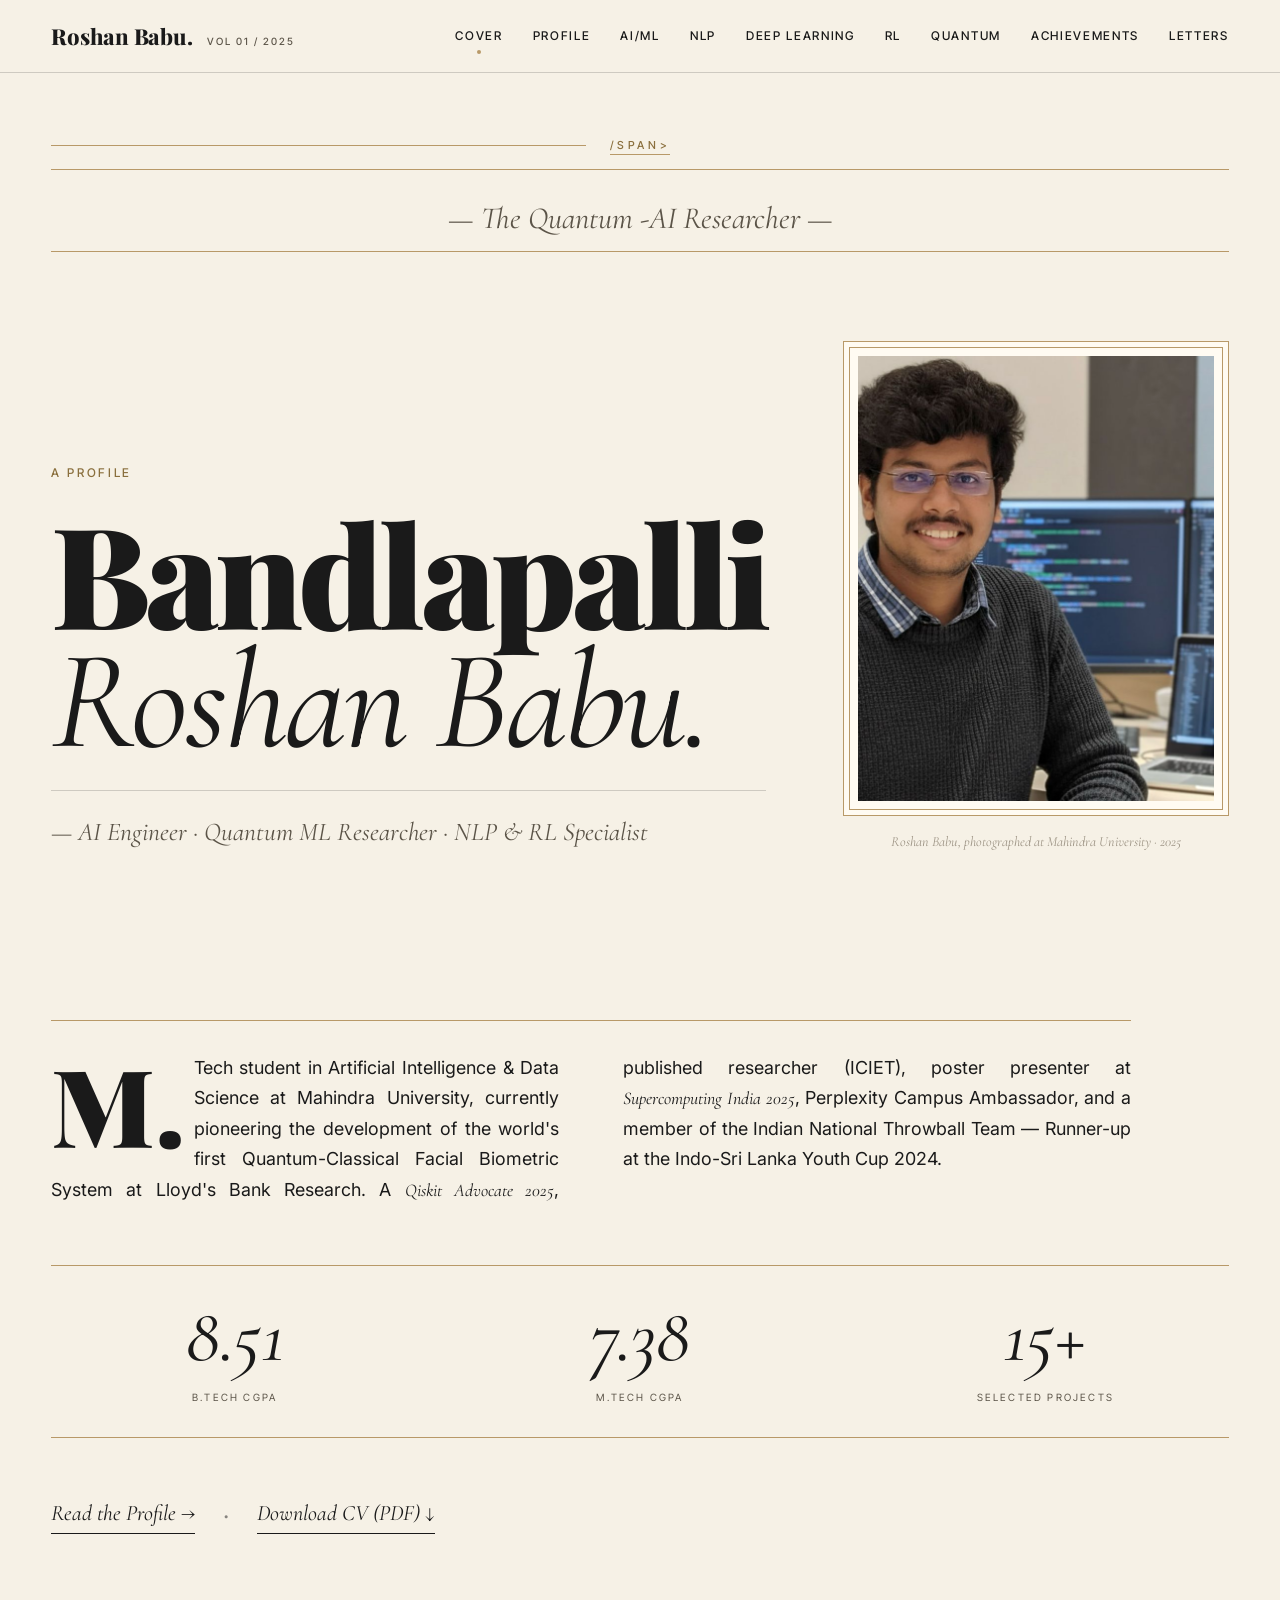
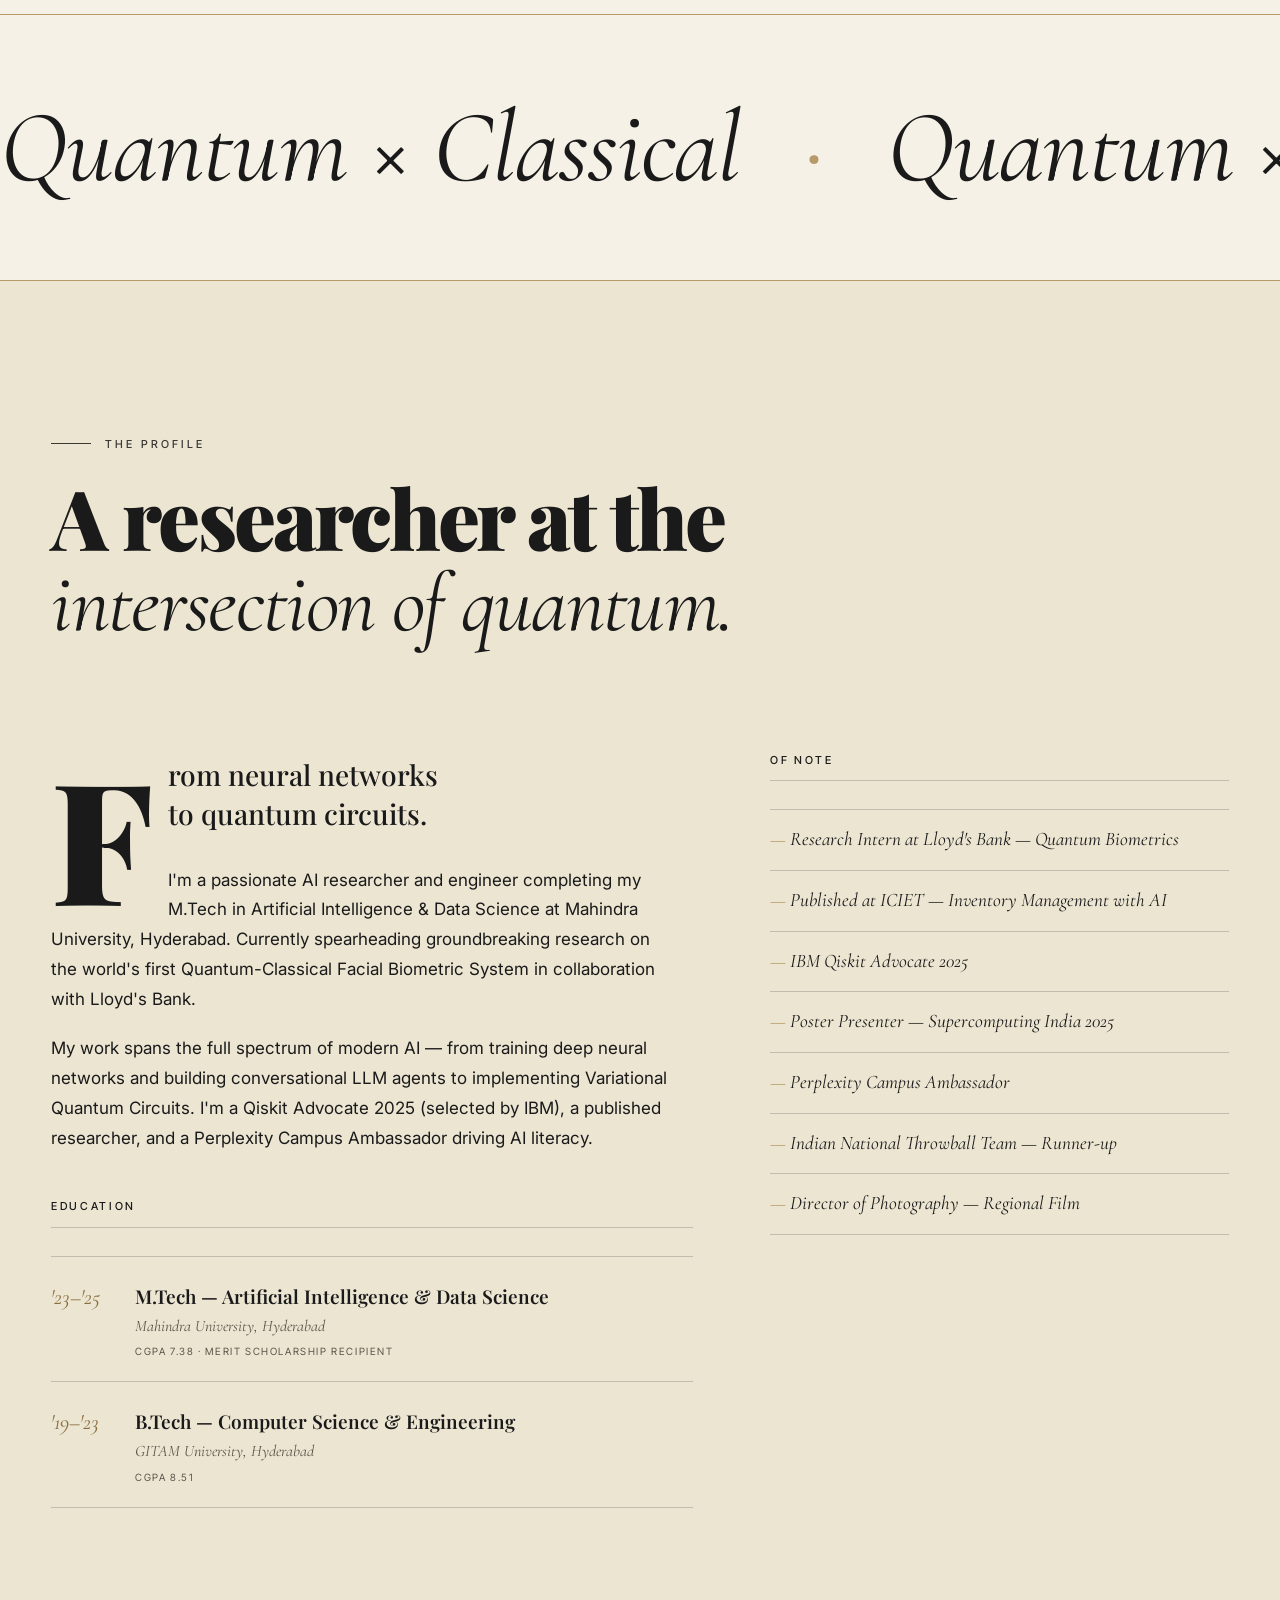
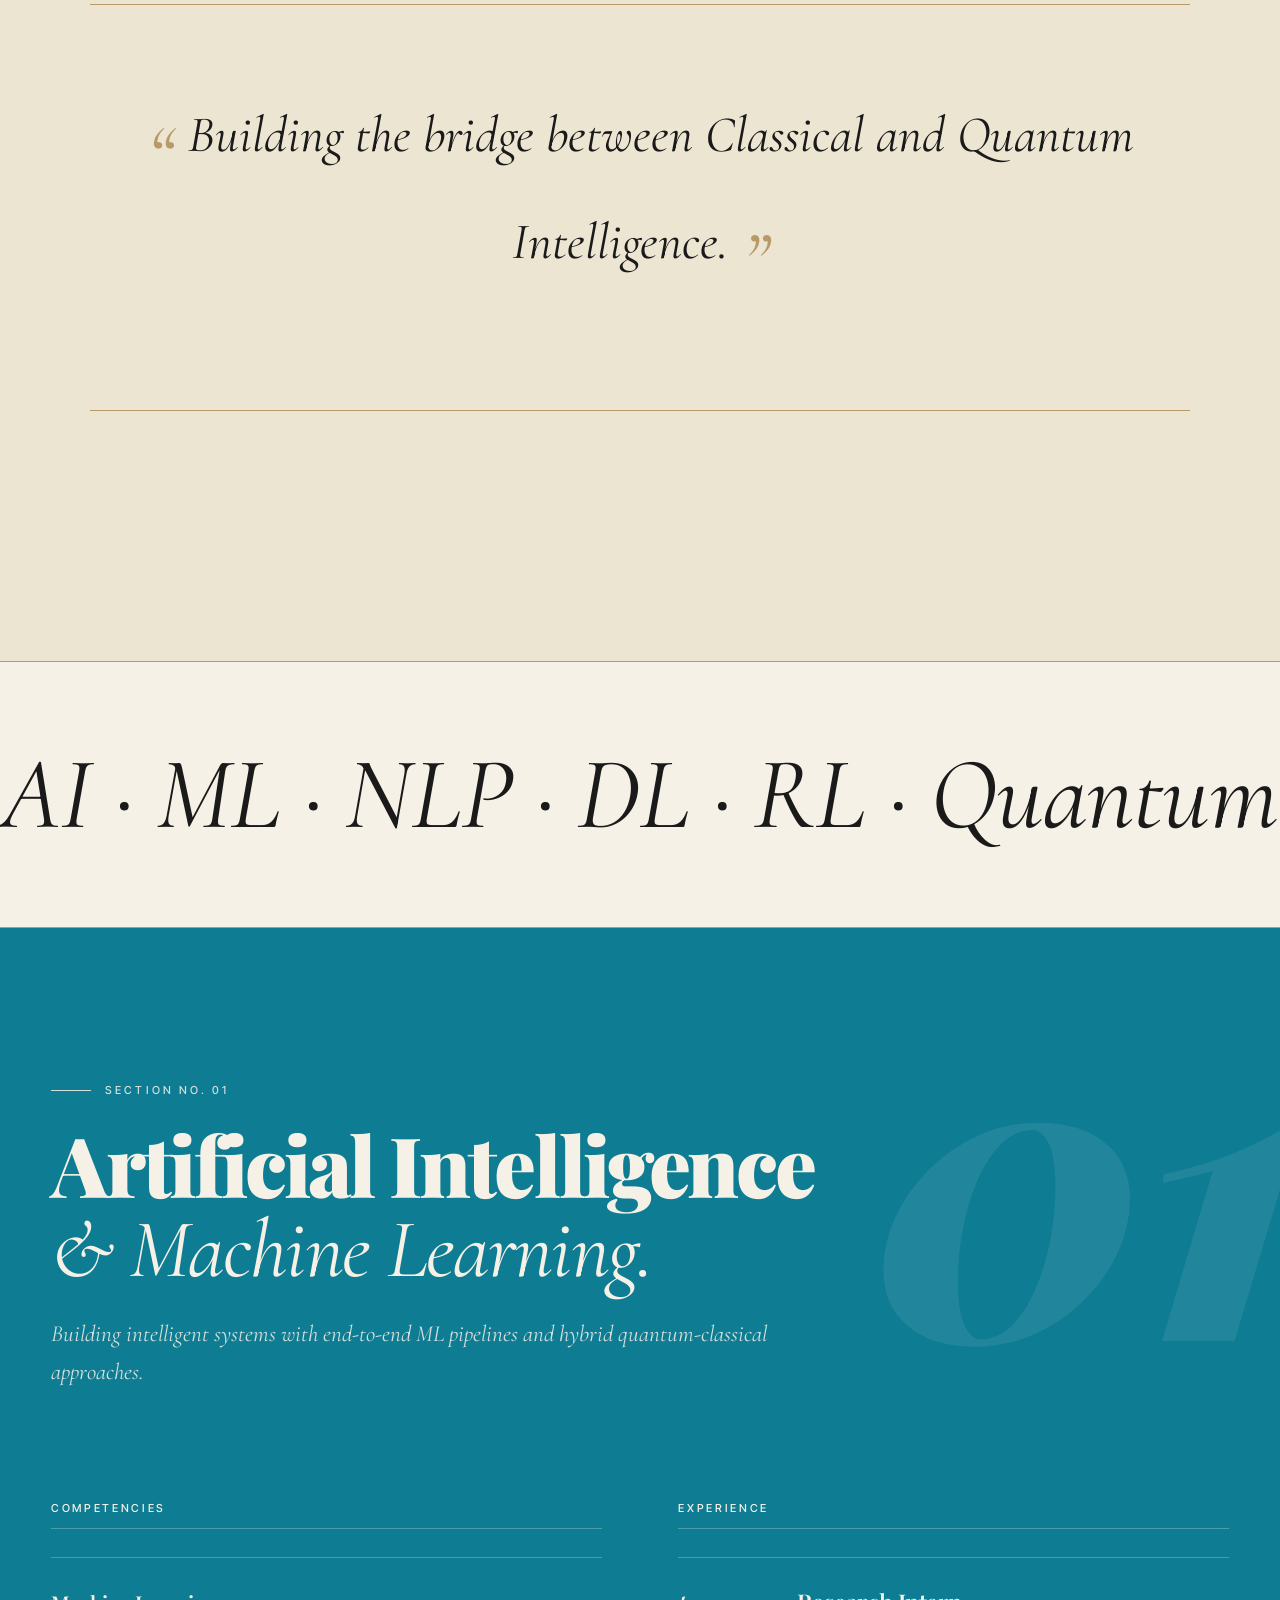
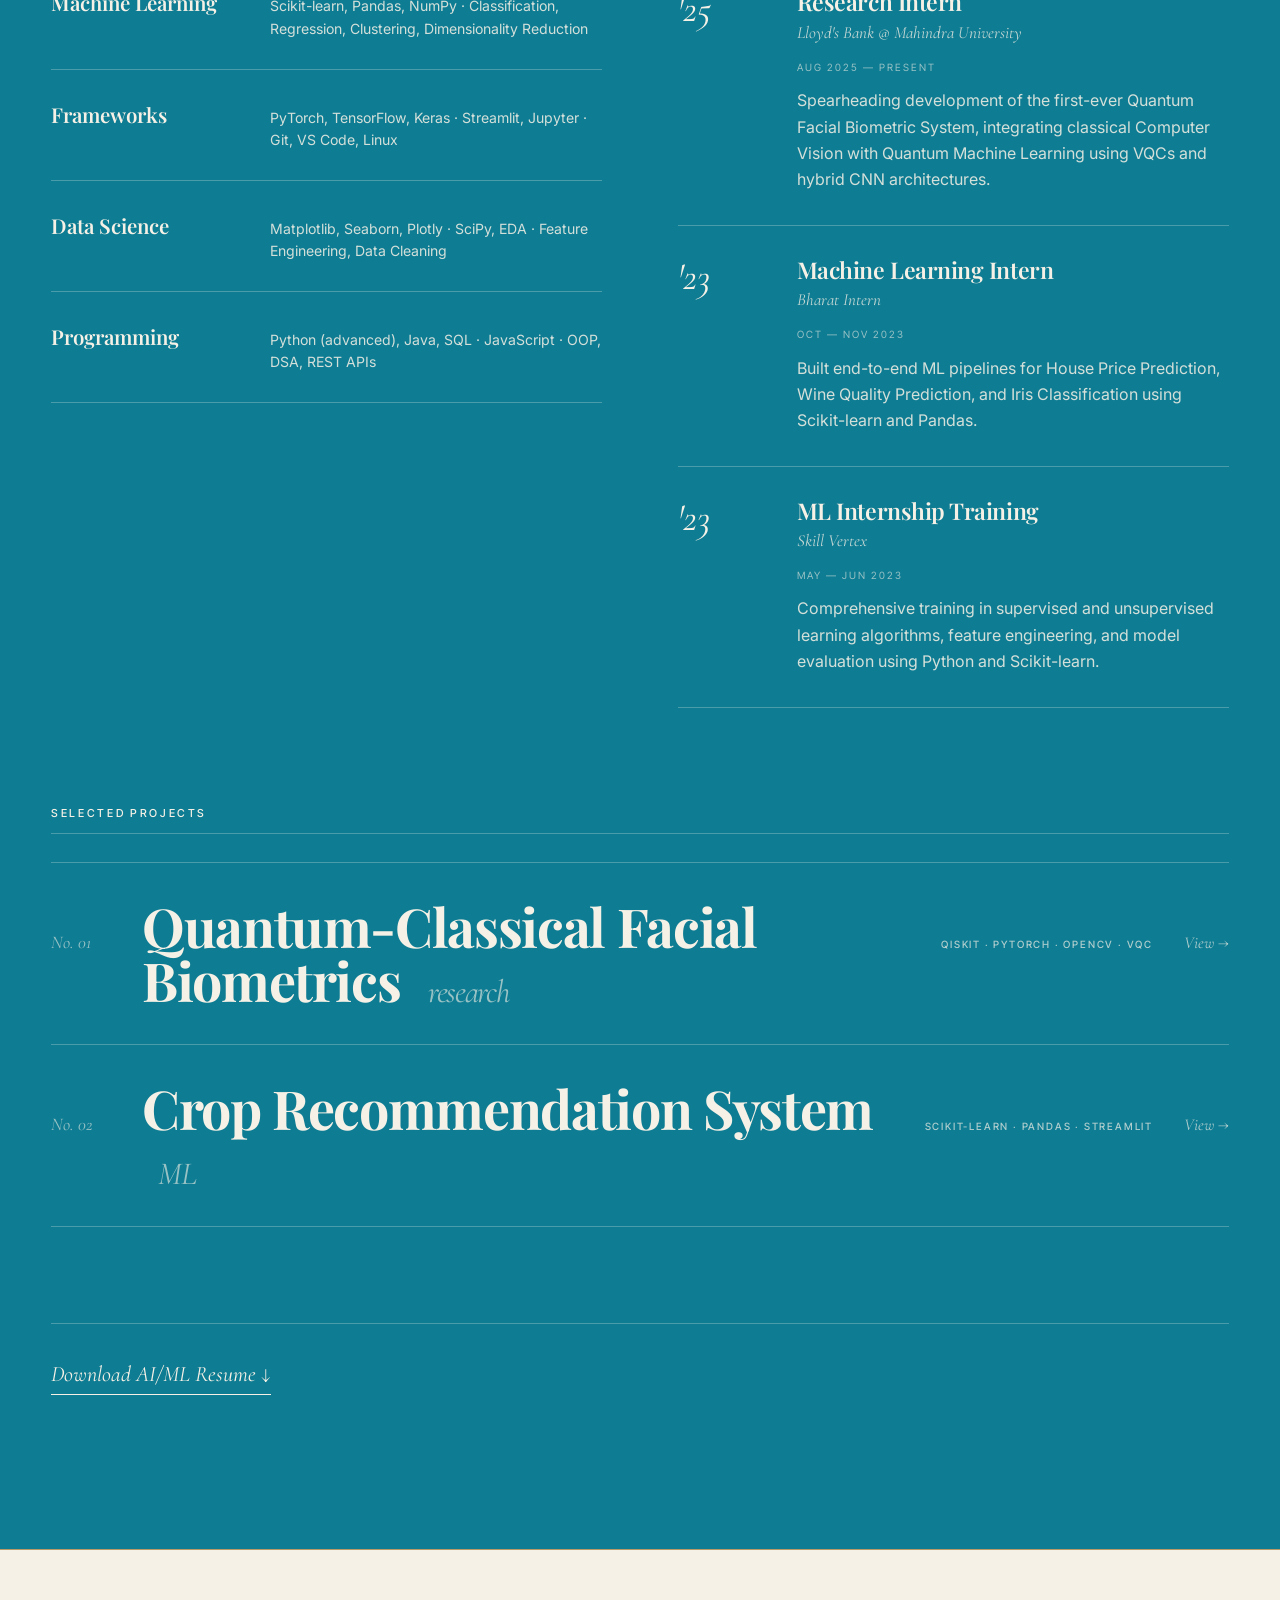
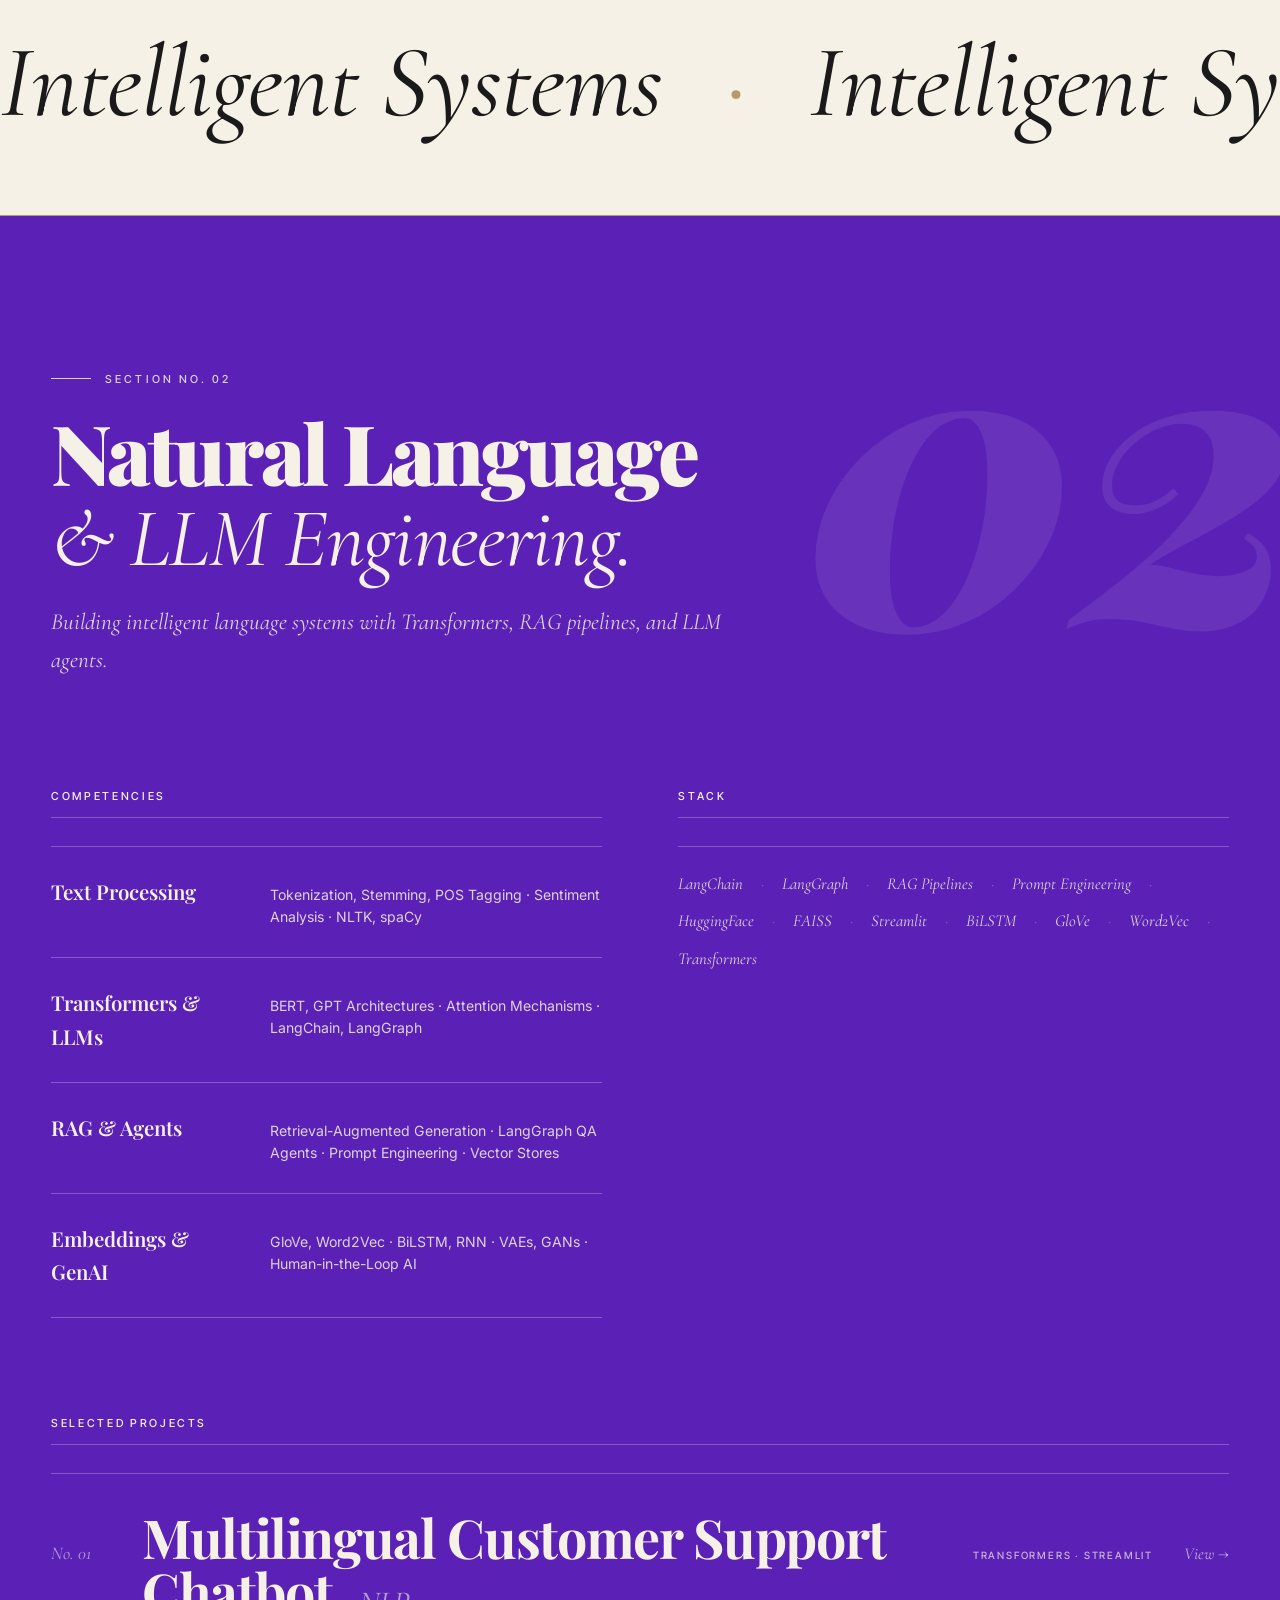
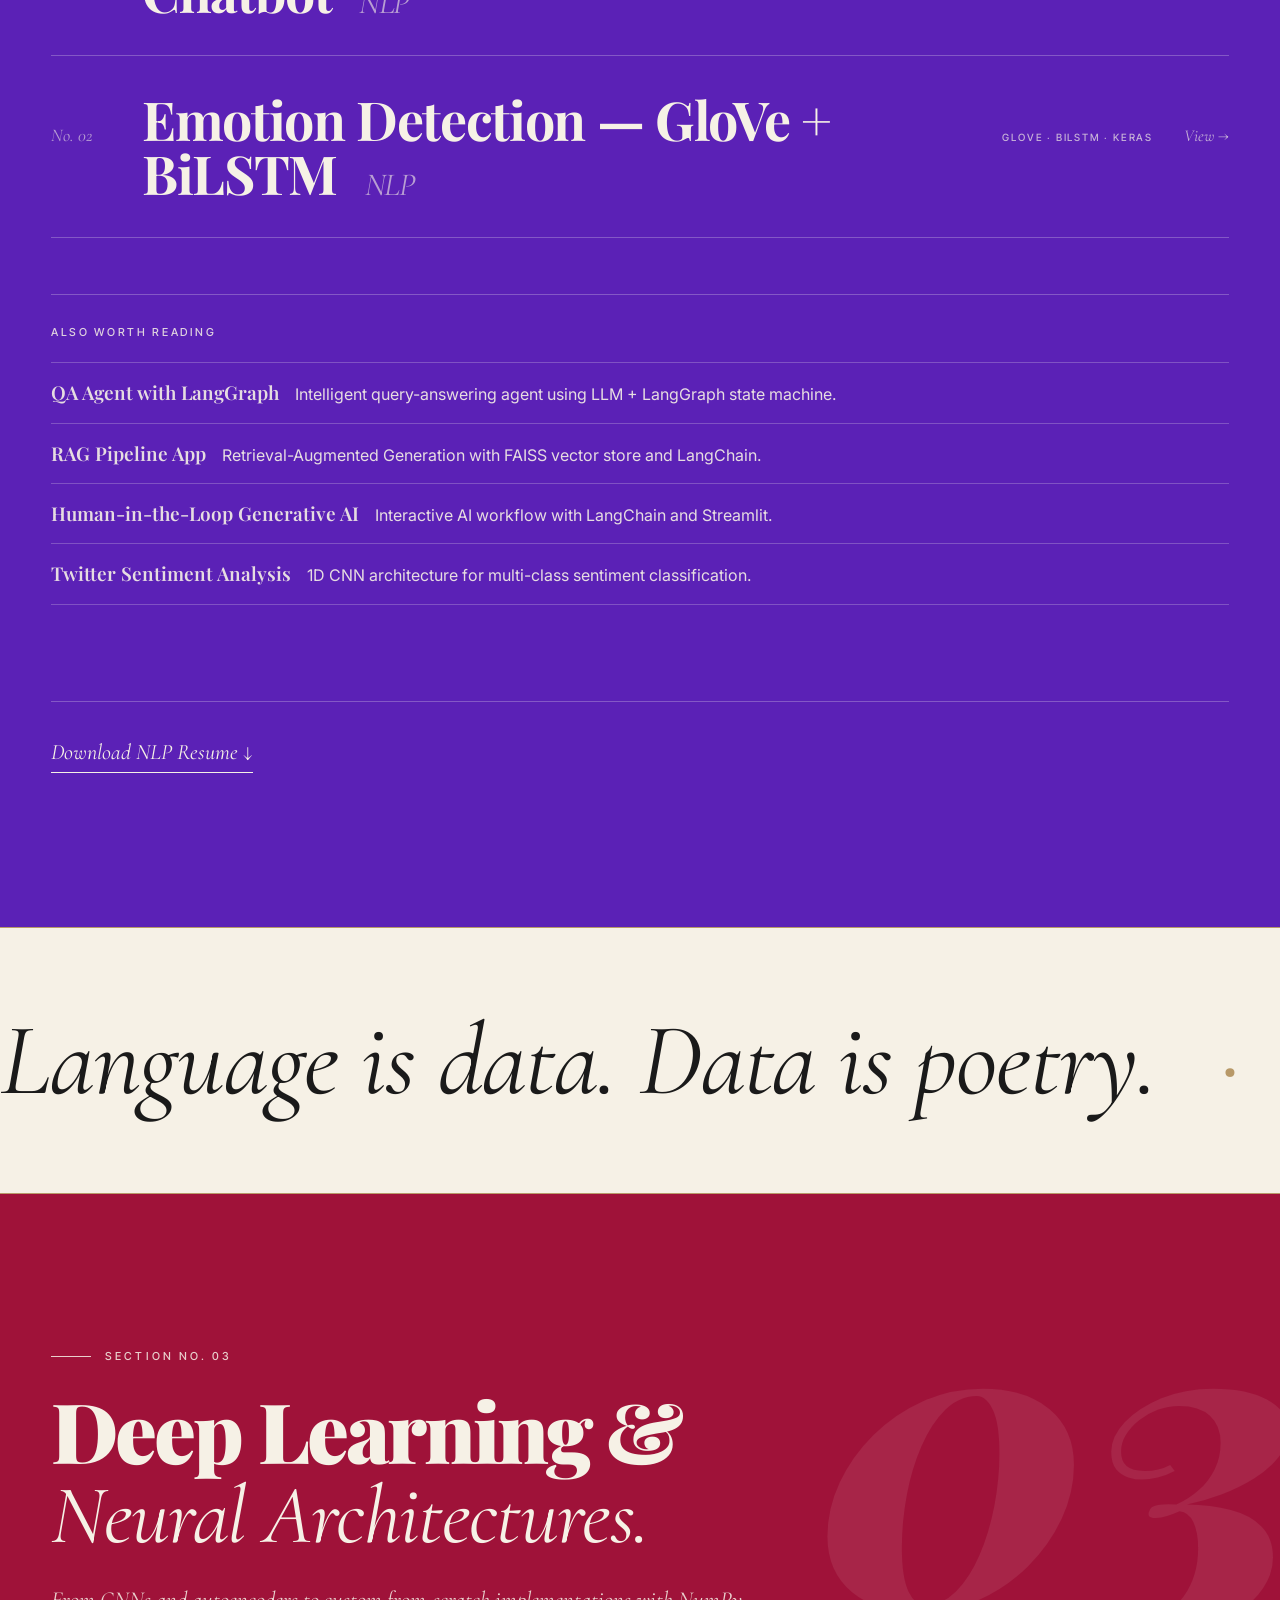
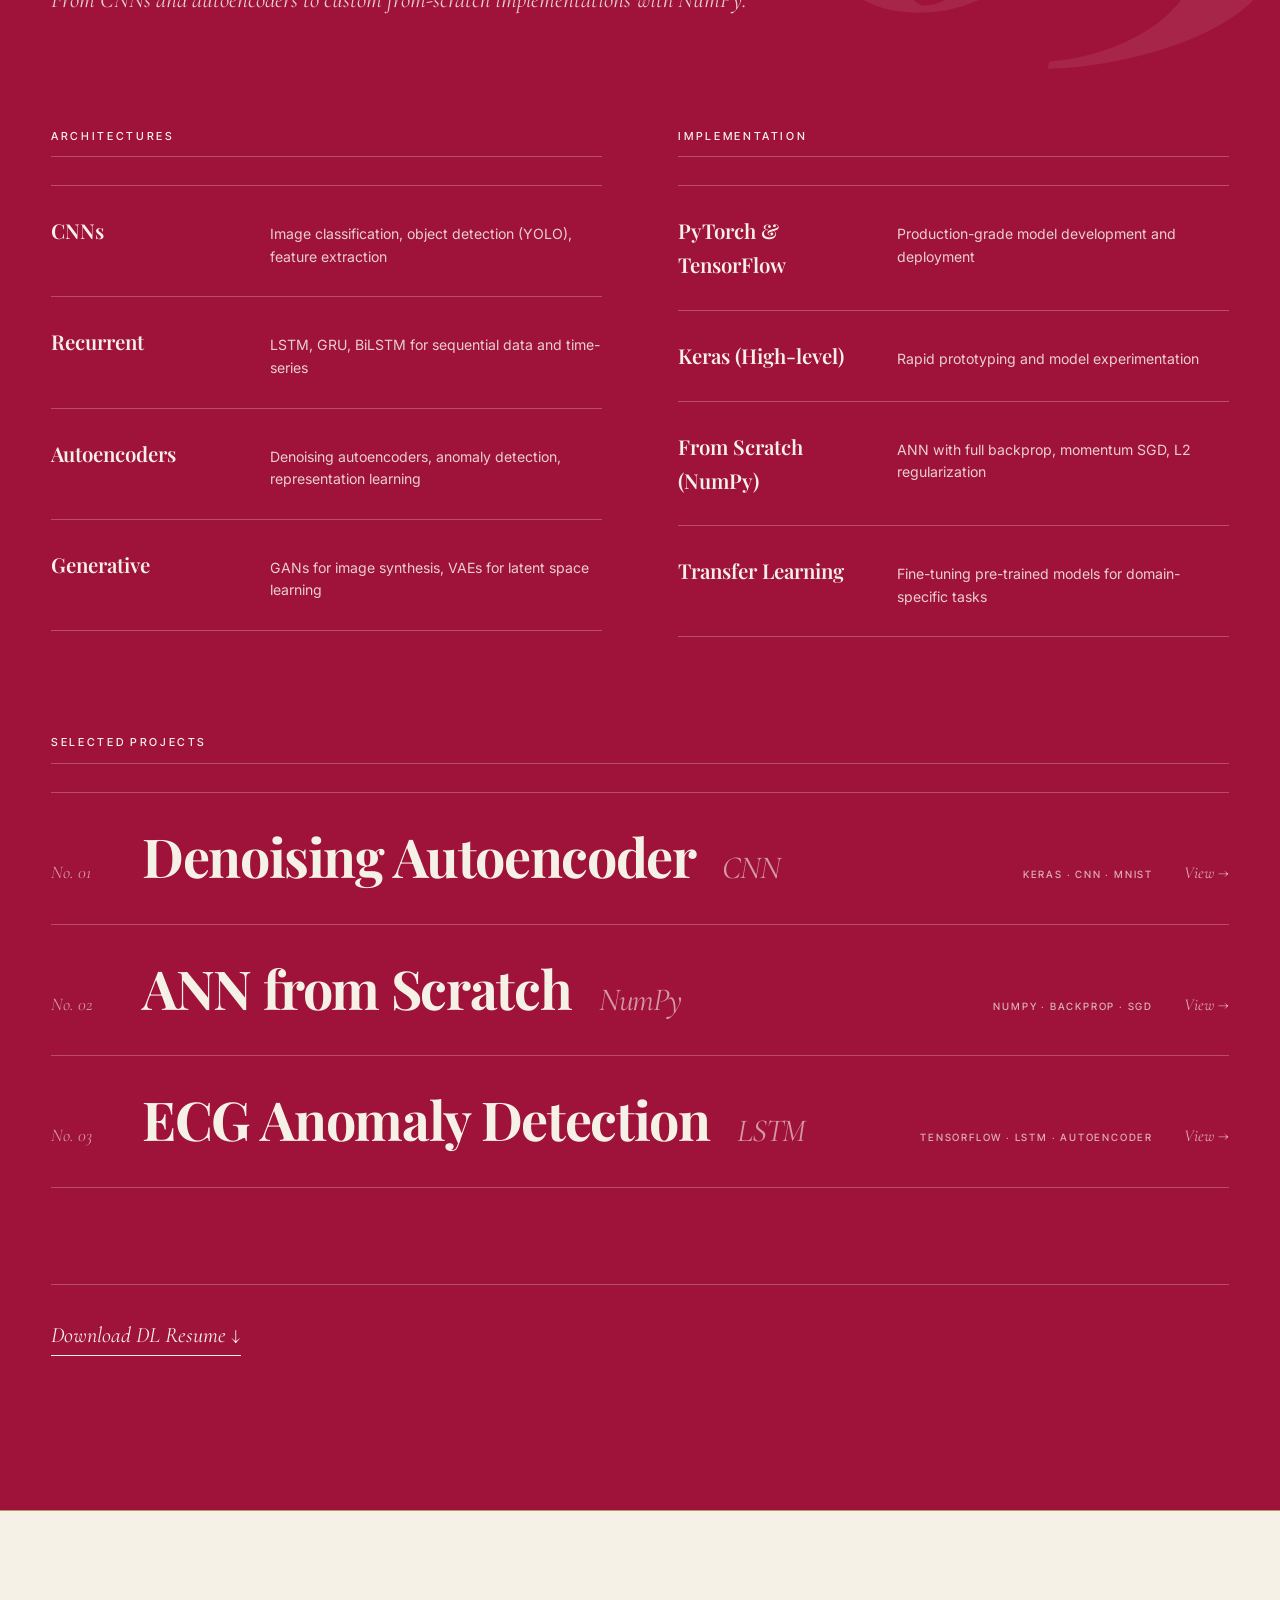
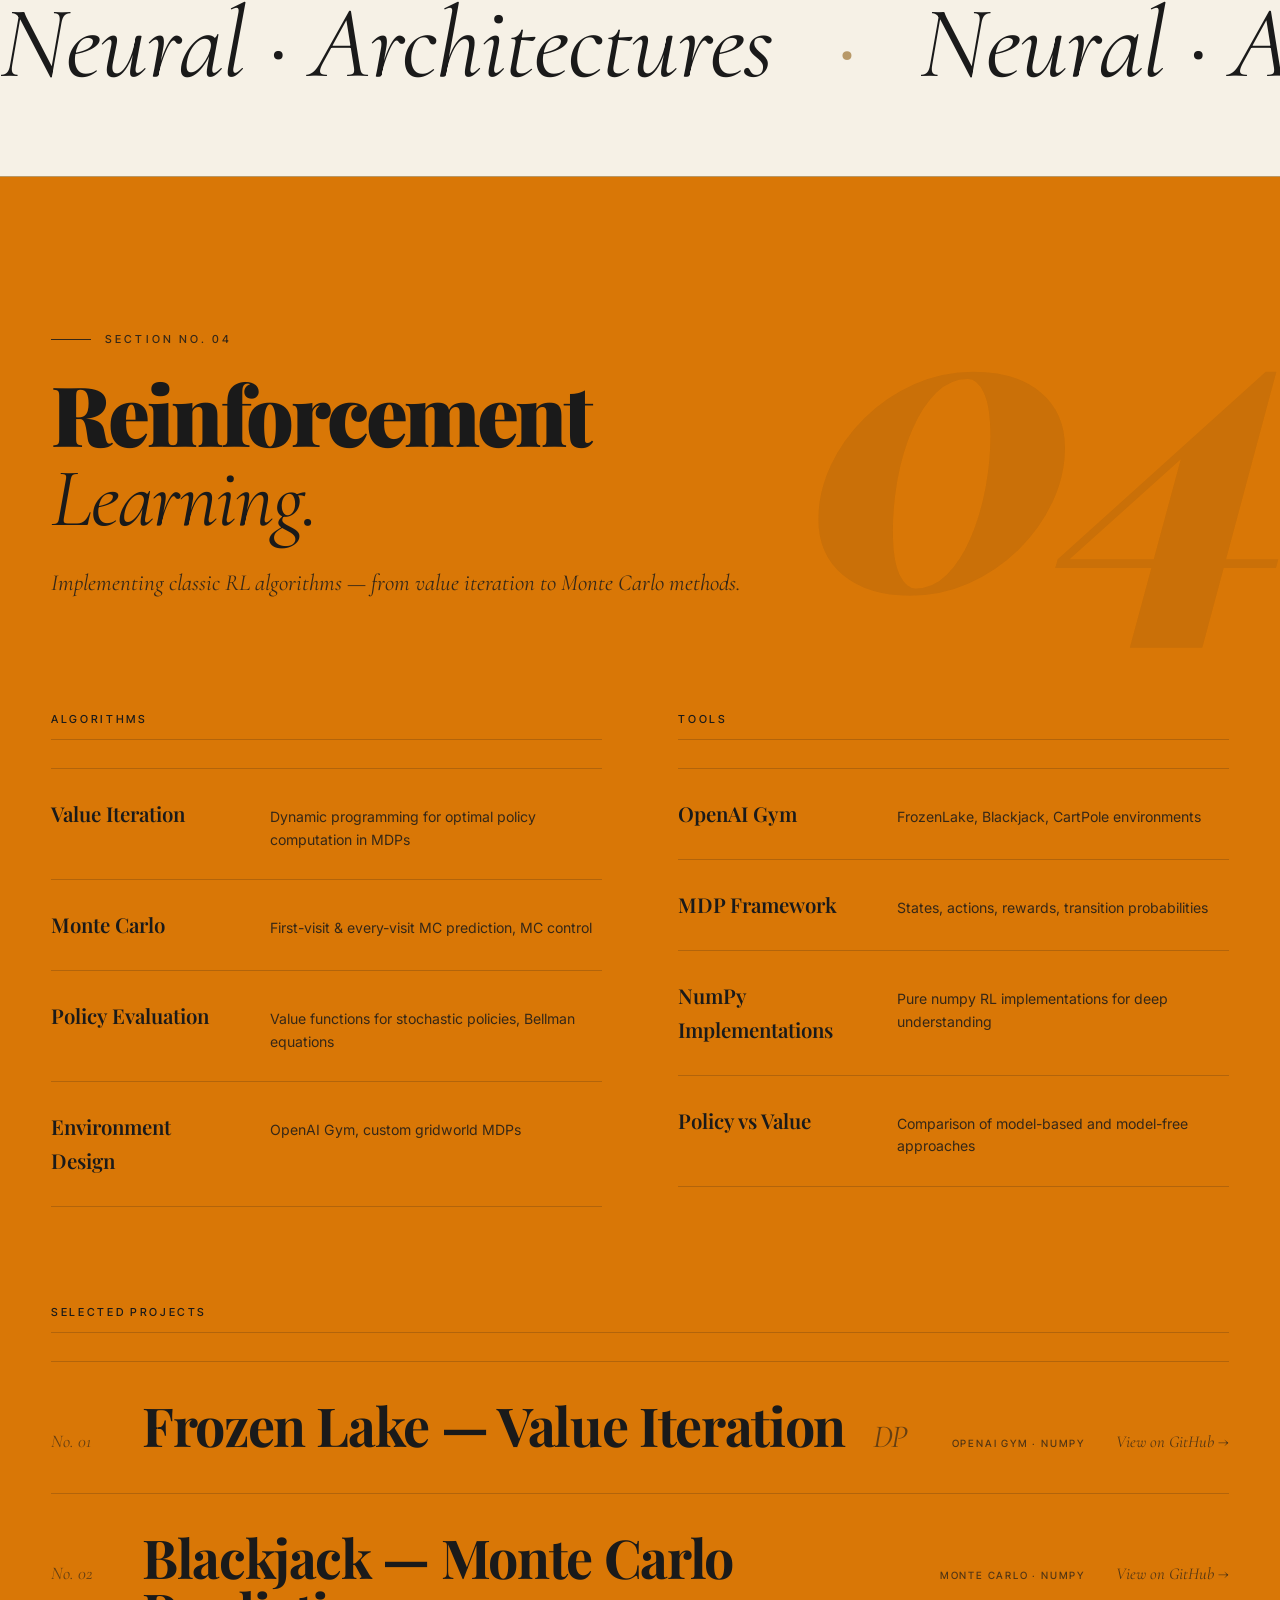
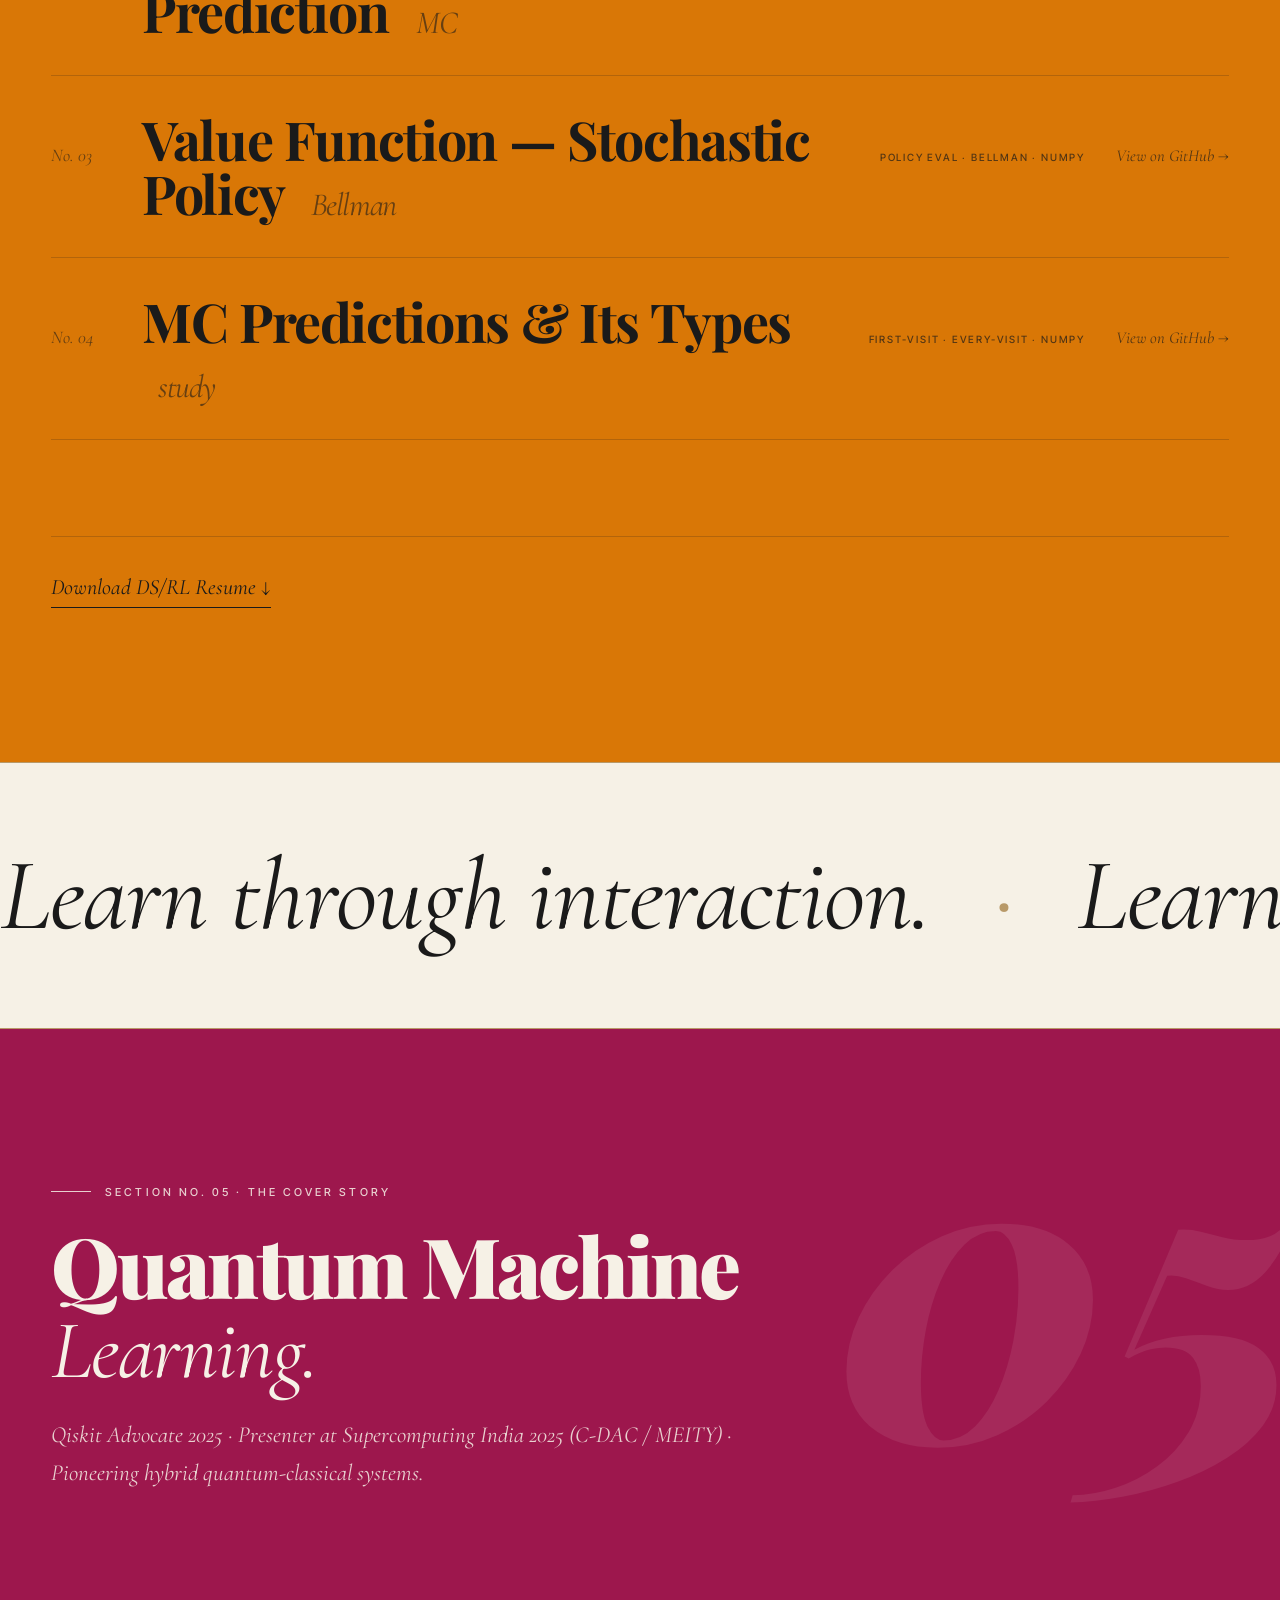
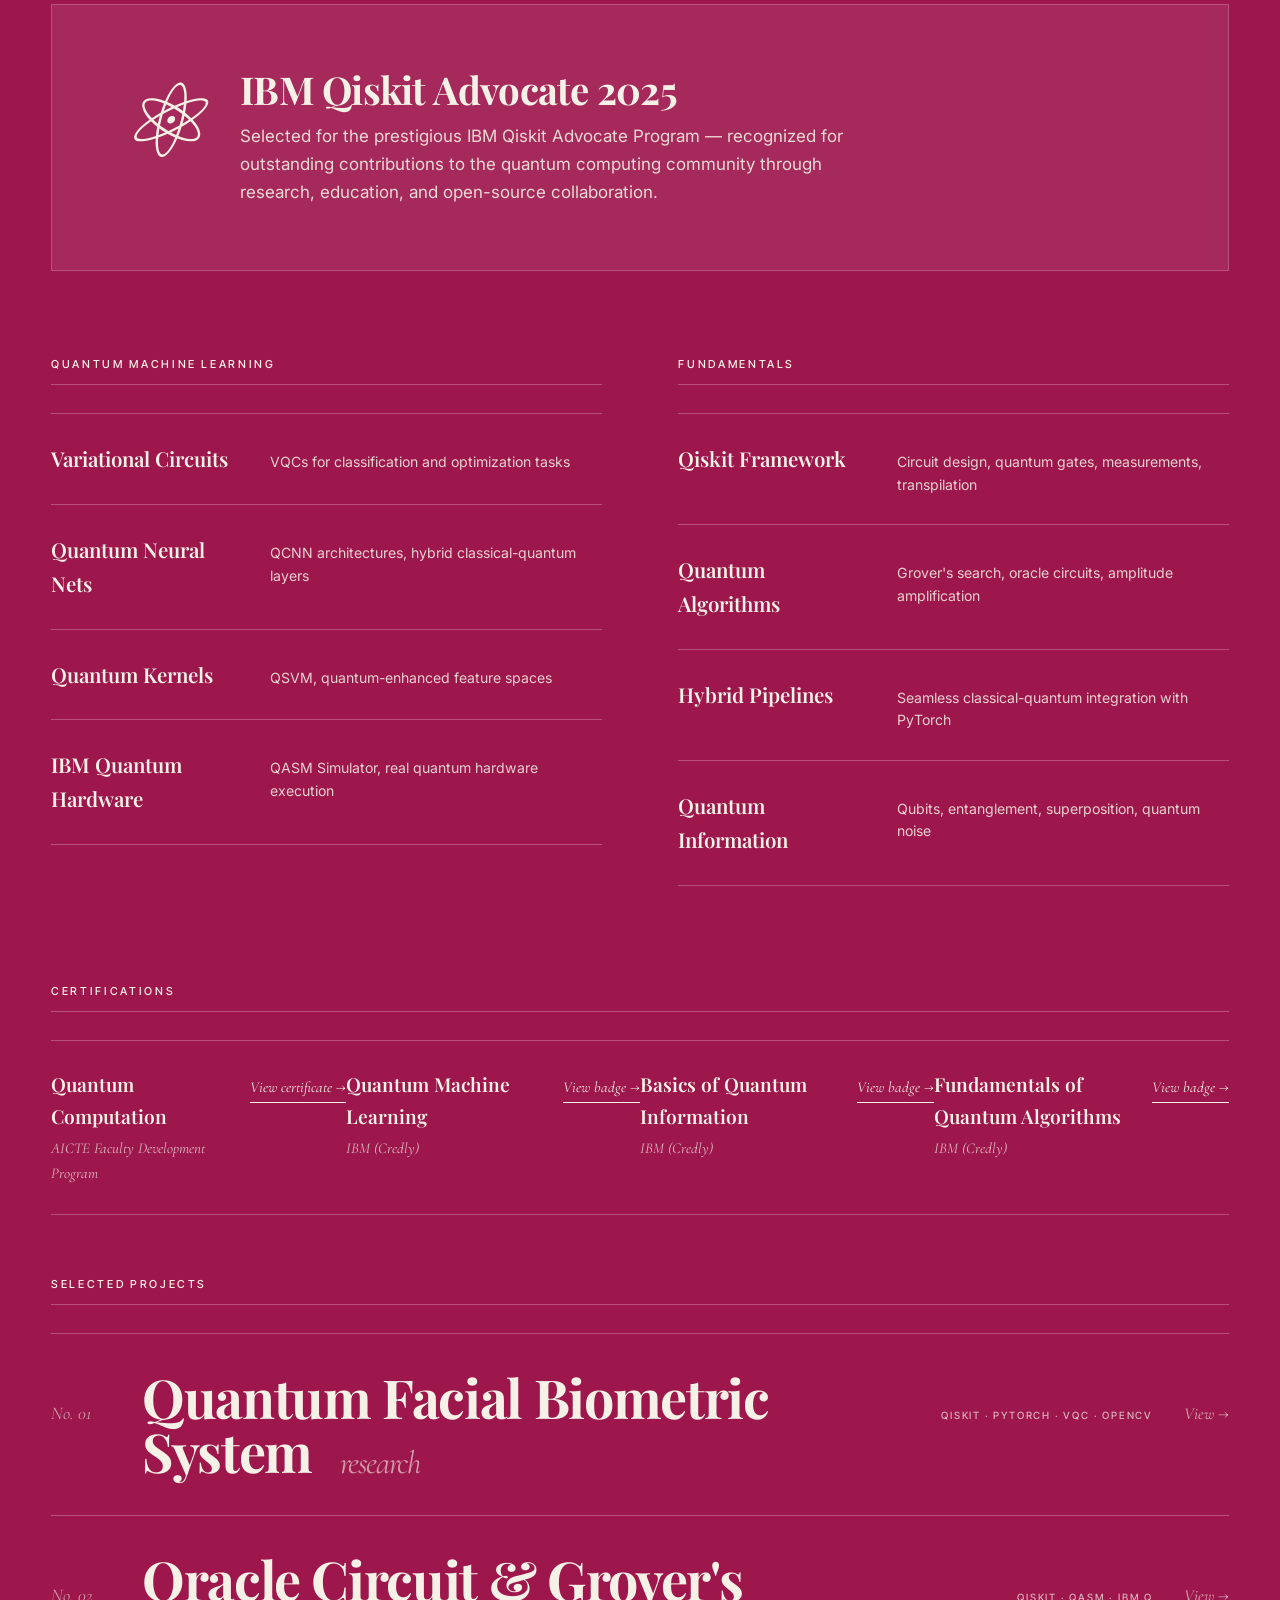
==== commit 8f056f33: "Redesign: luxury magazine editorial style with marquees and color spreads" ====
--- a/index.html
+++ b/index.html
@@ -52,10 +52,10 @@
 
         <div class="hero-masthead">
           <div class="masthead-rule"></div>
-          <span class="masthead-issue">Issue No. 01 · December 2025</span>
+          <span class="masthead-issue">/span>
           <div class="masthead-rule"></div>
         </div>
-        <div class="hero-volume">— The Quantum Issue —</div>
+        <div class="hero-volume">— The Quantum -AI Researcher —</div>
 
         <div class="hero-grid">
           <div class="hero-headline">
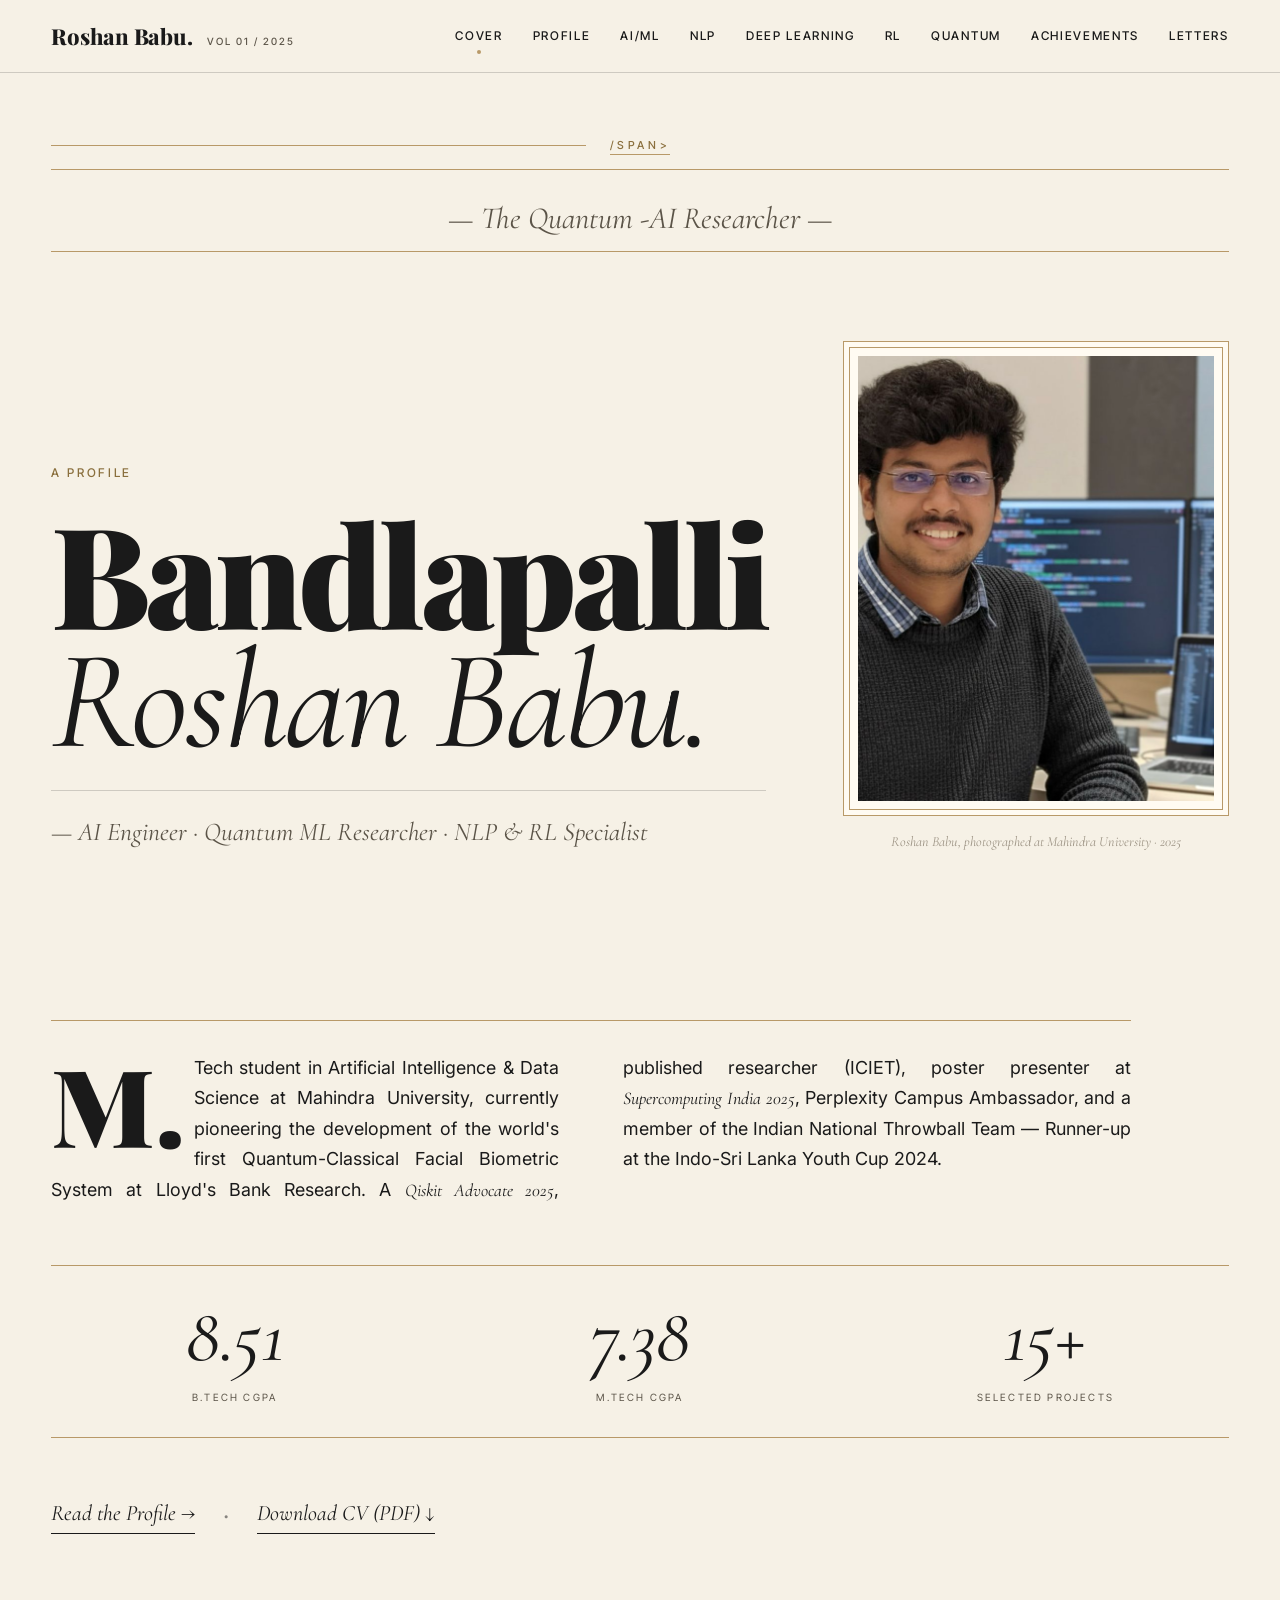
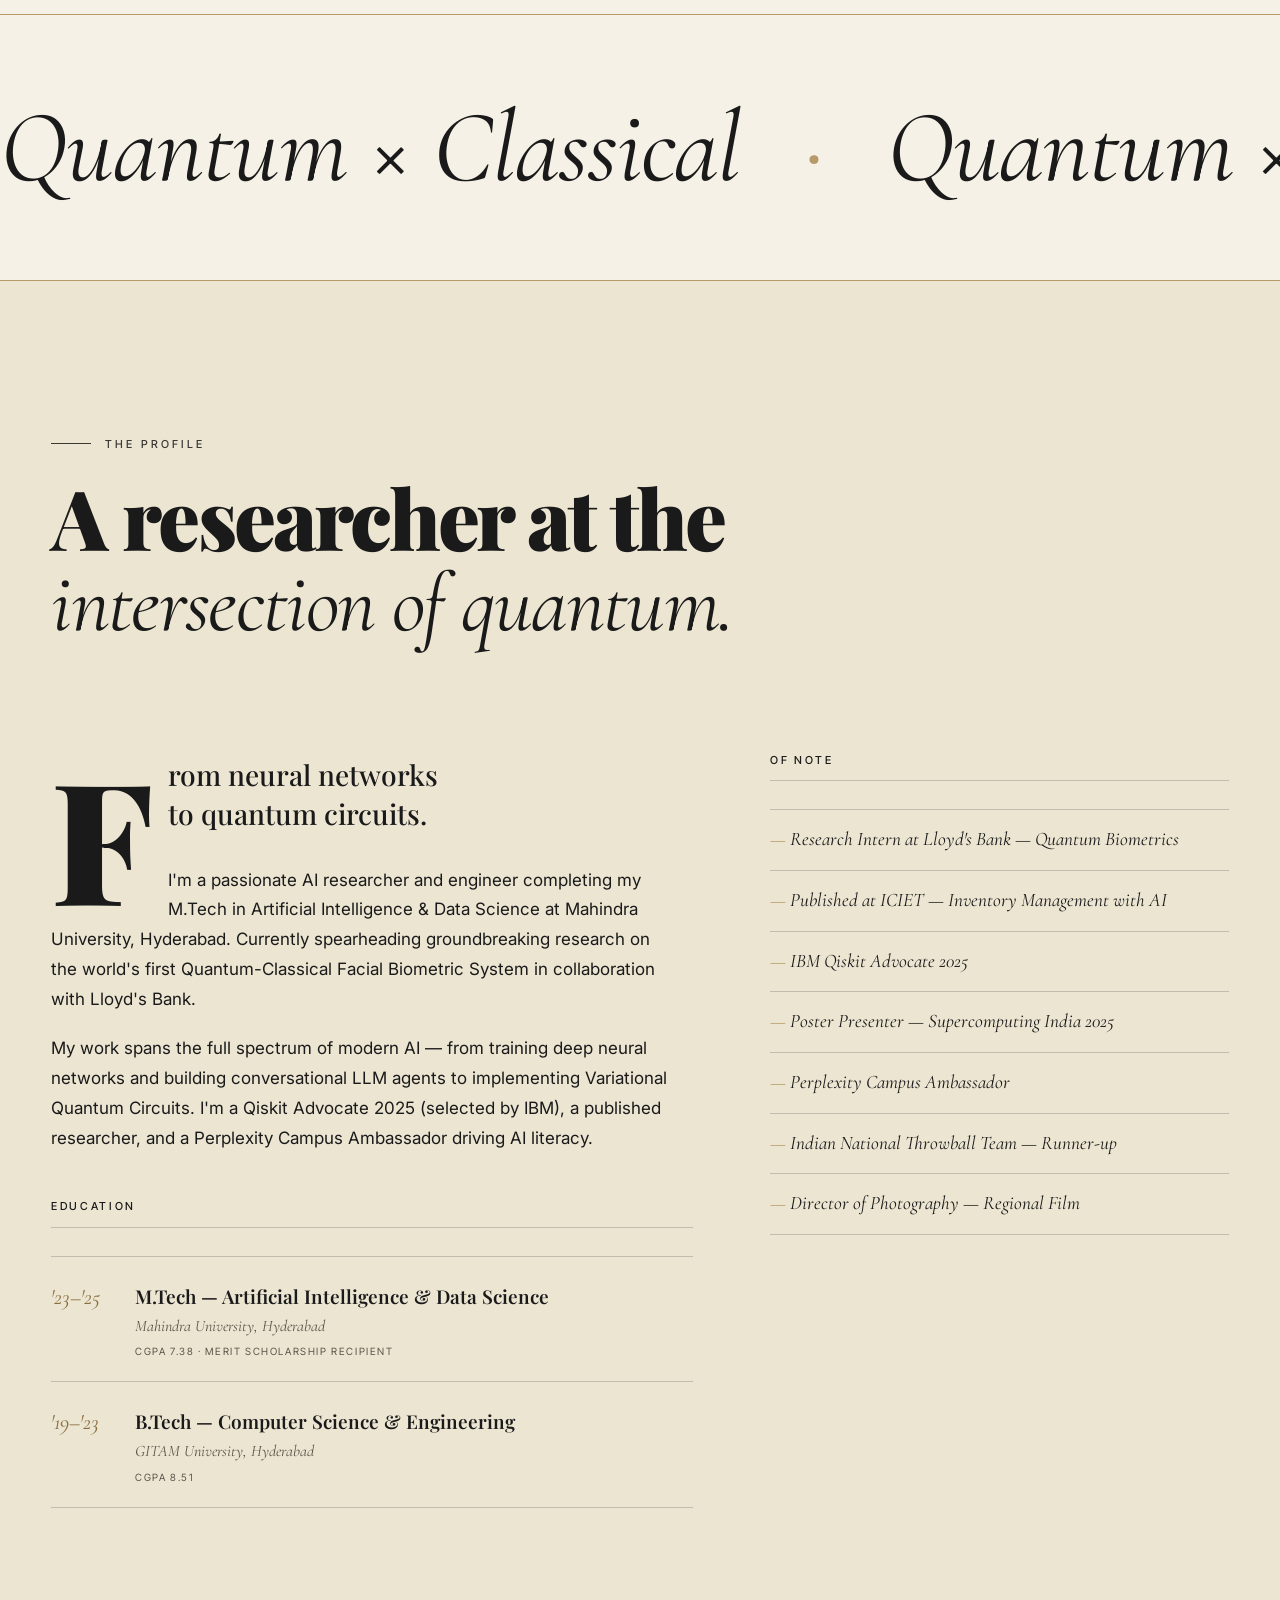
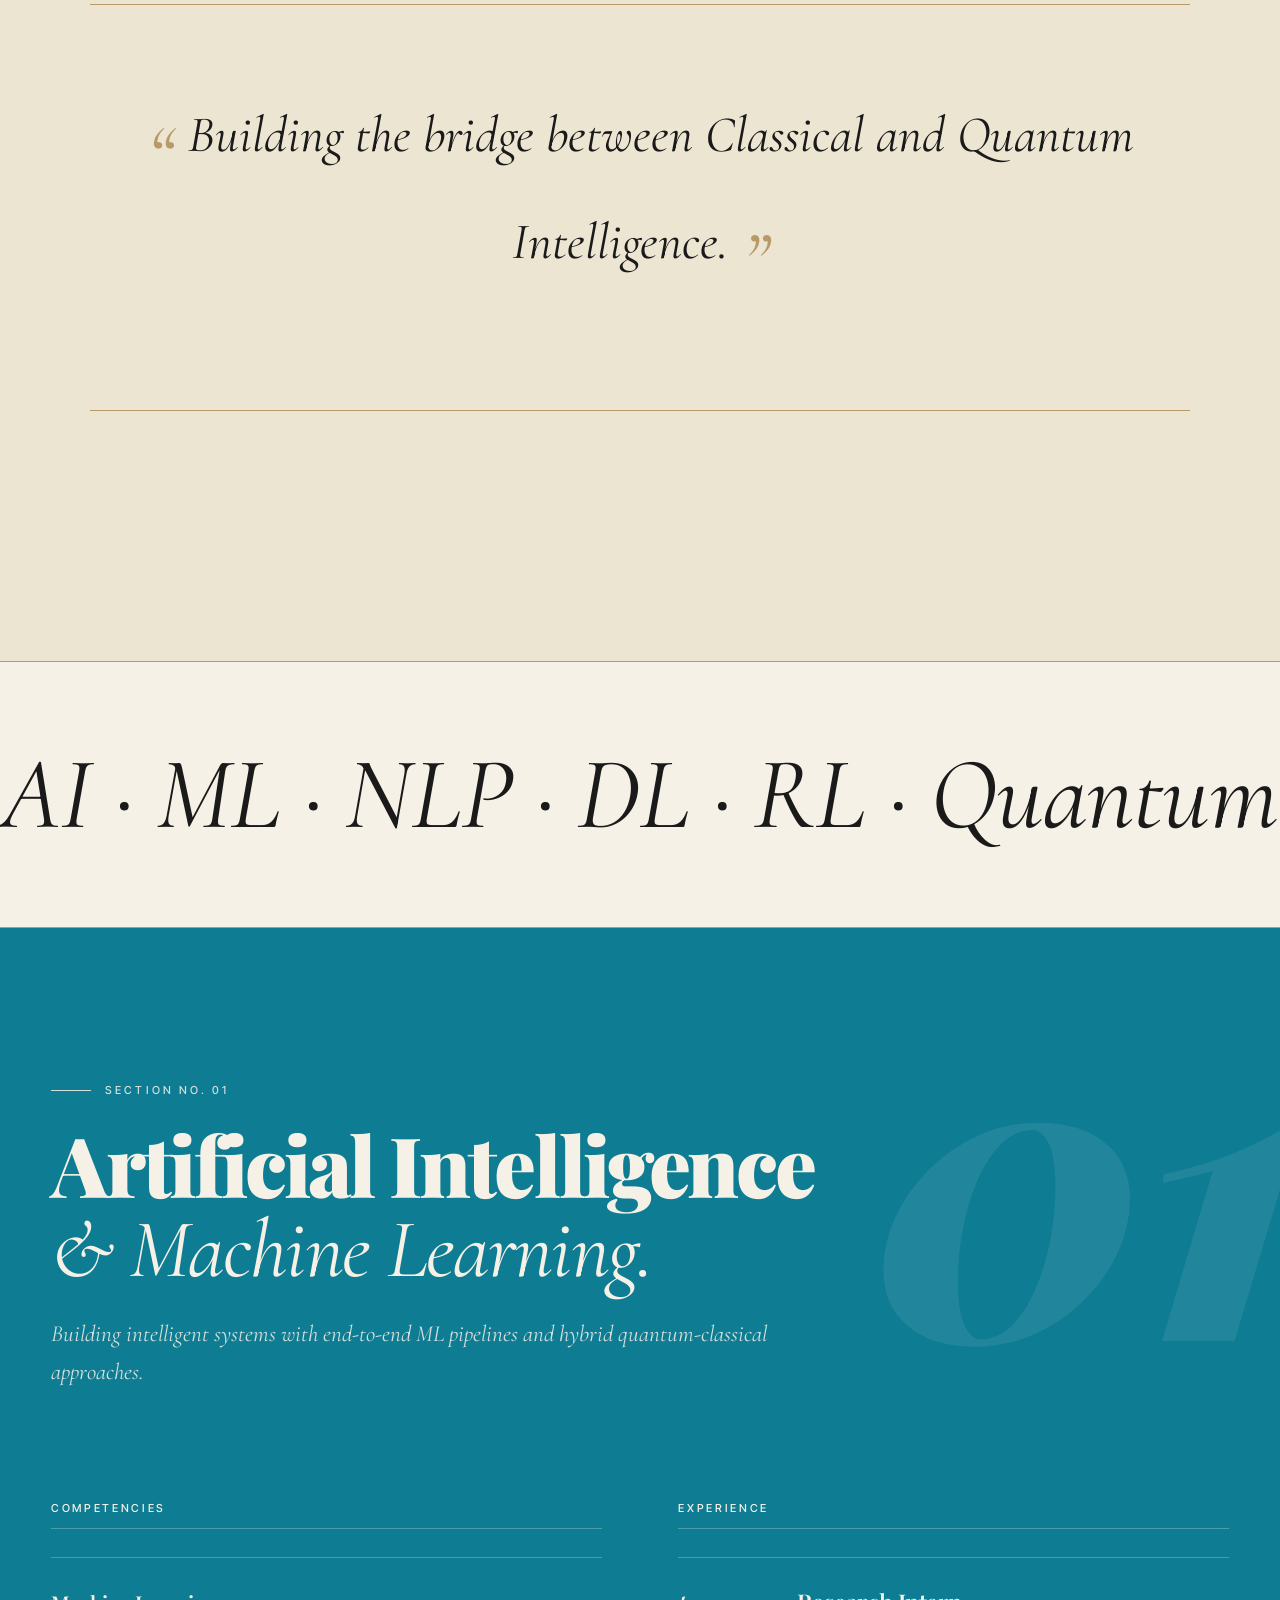
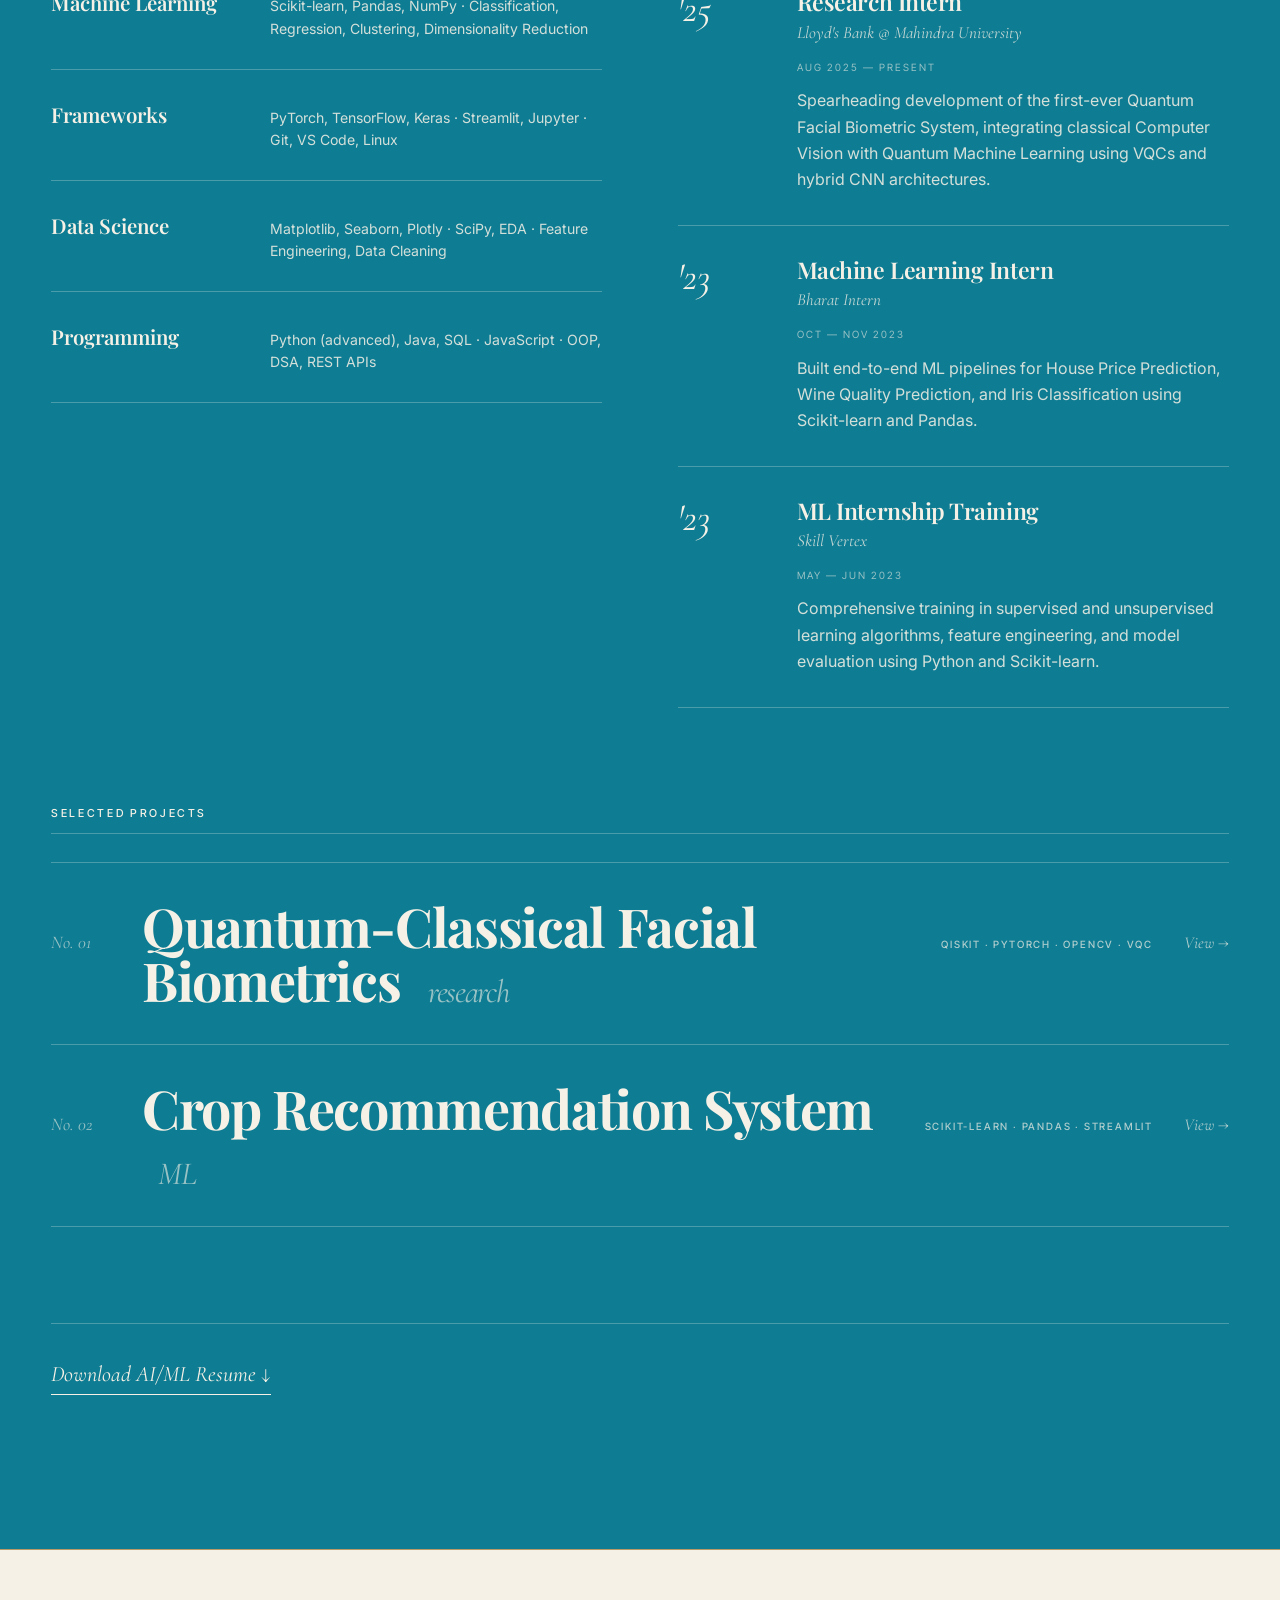
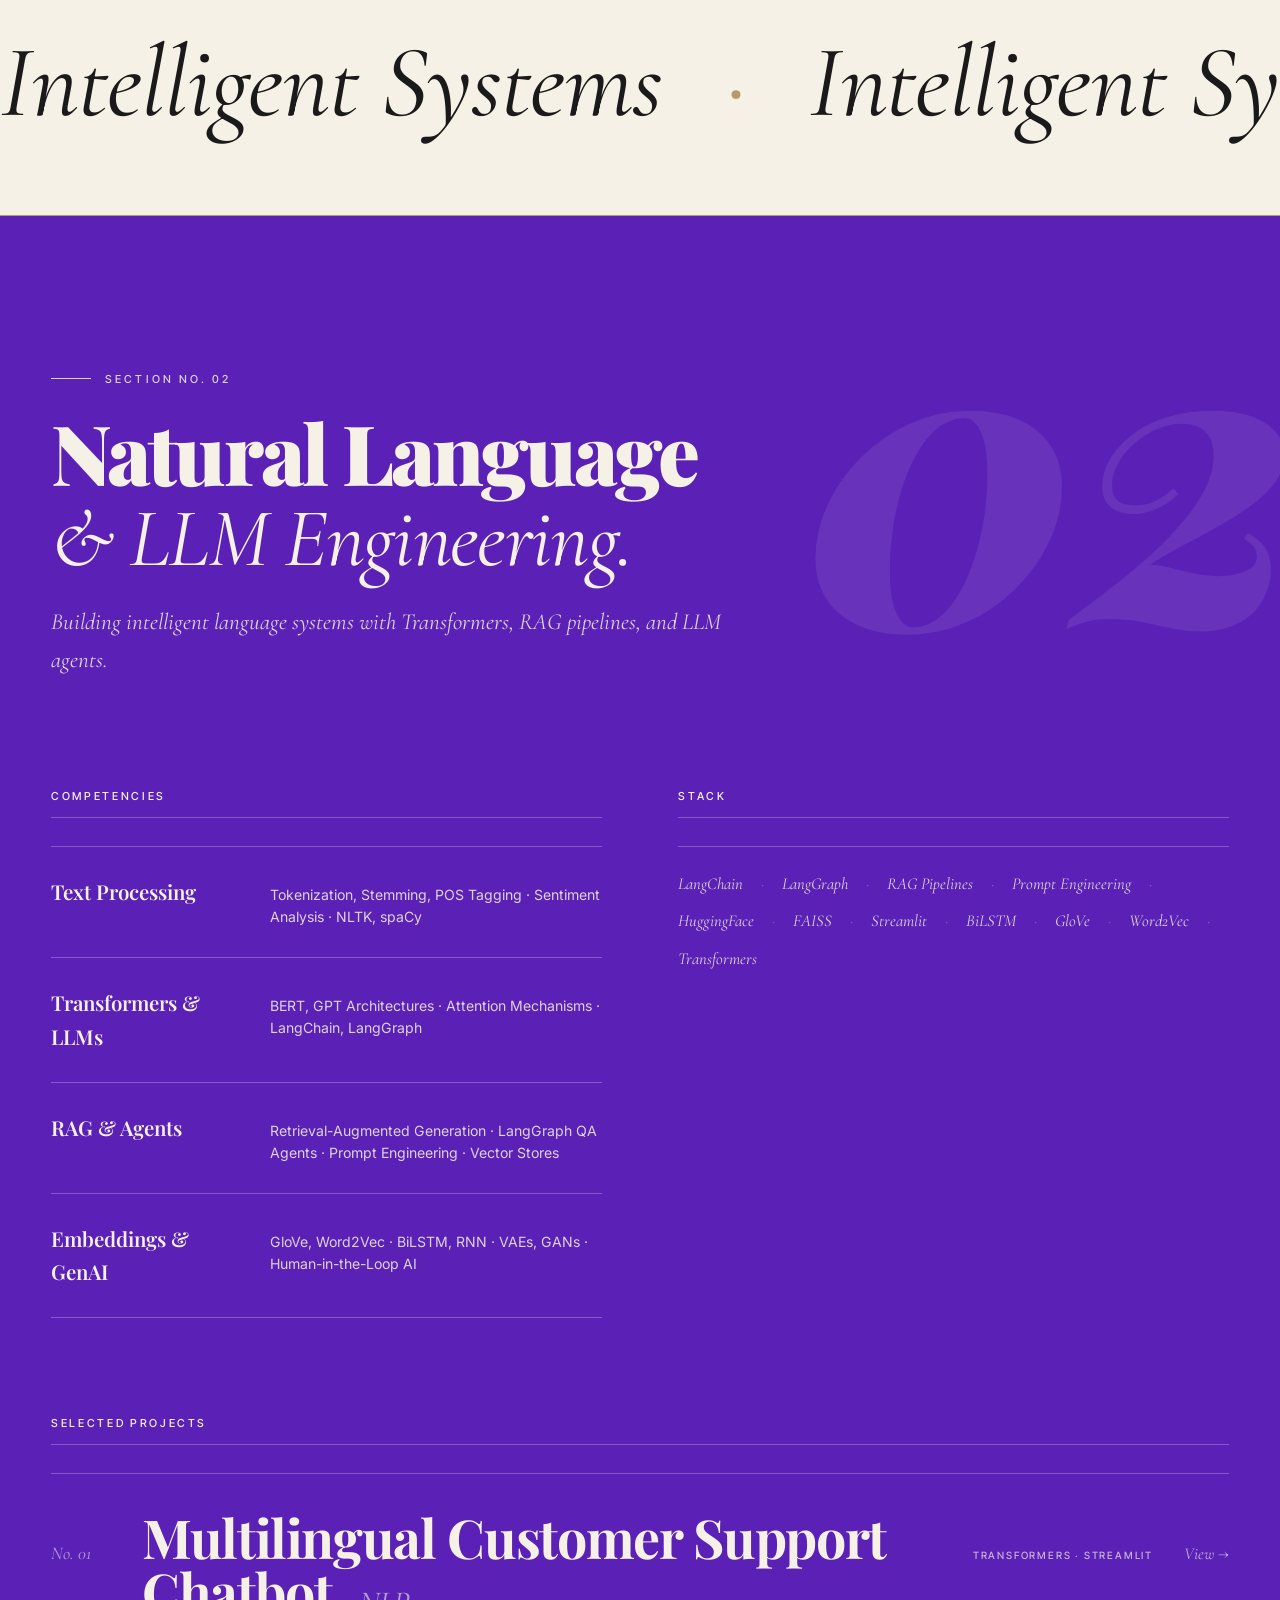
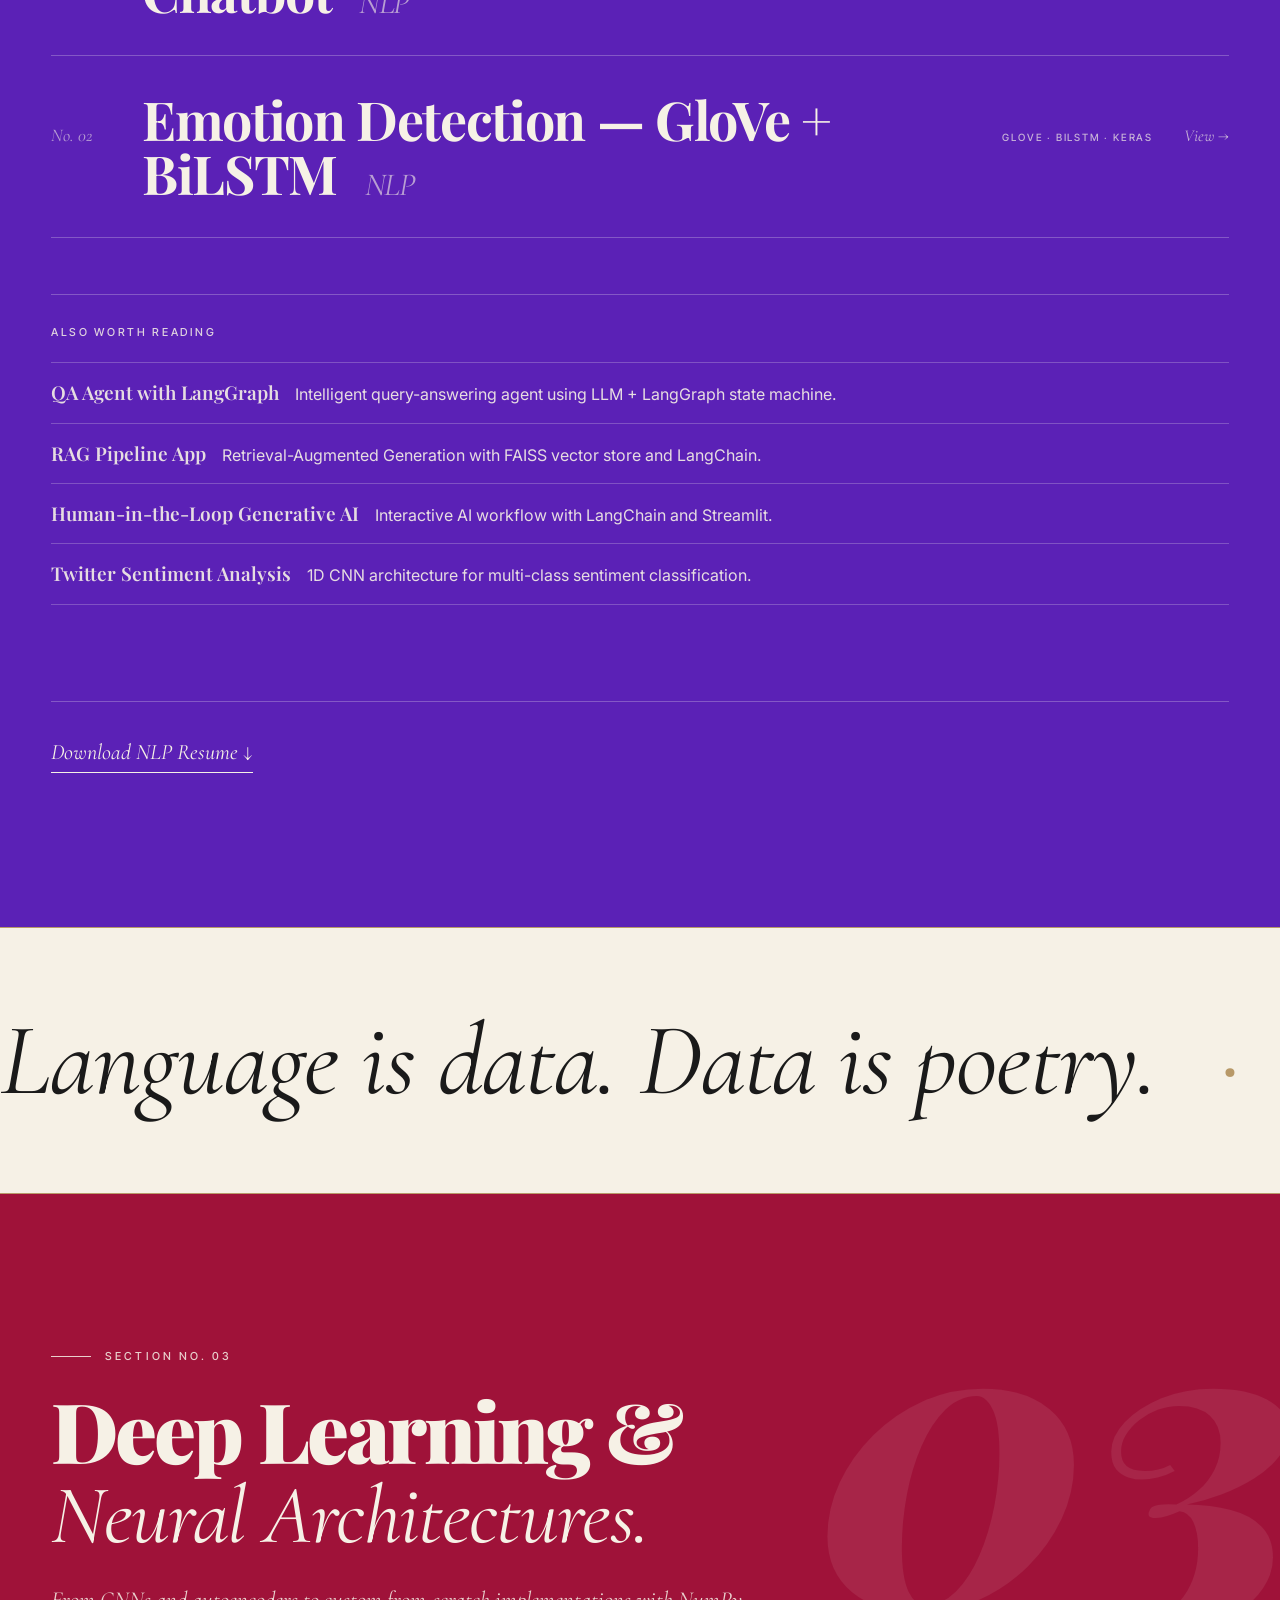
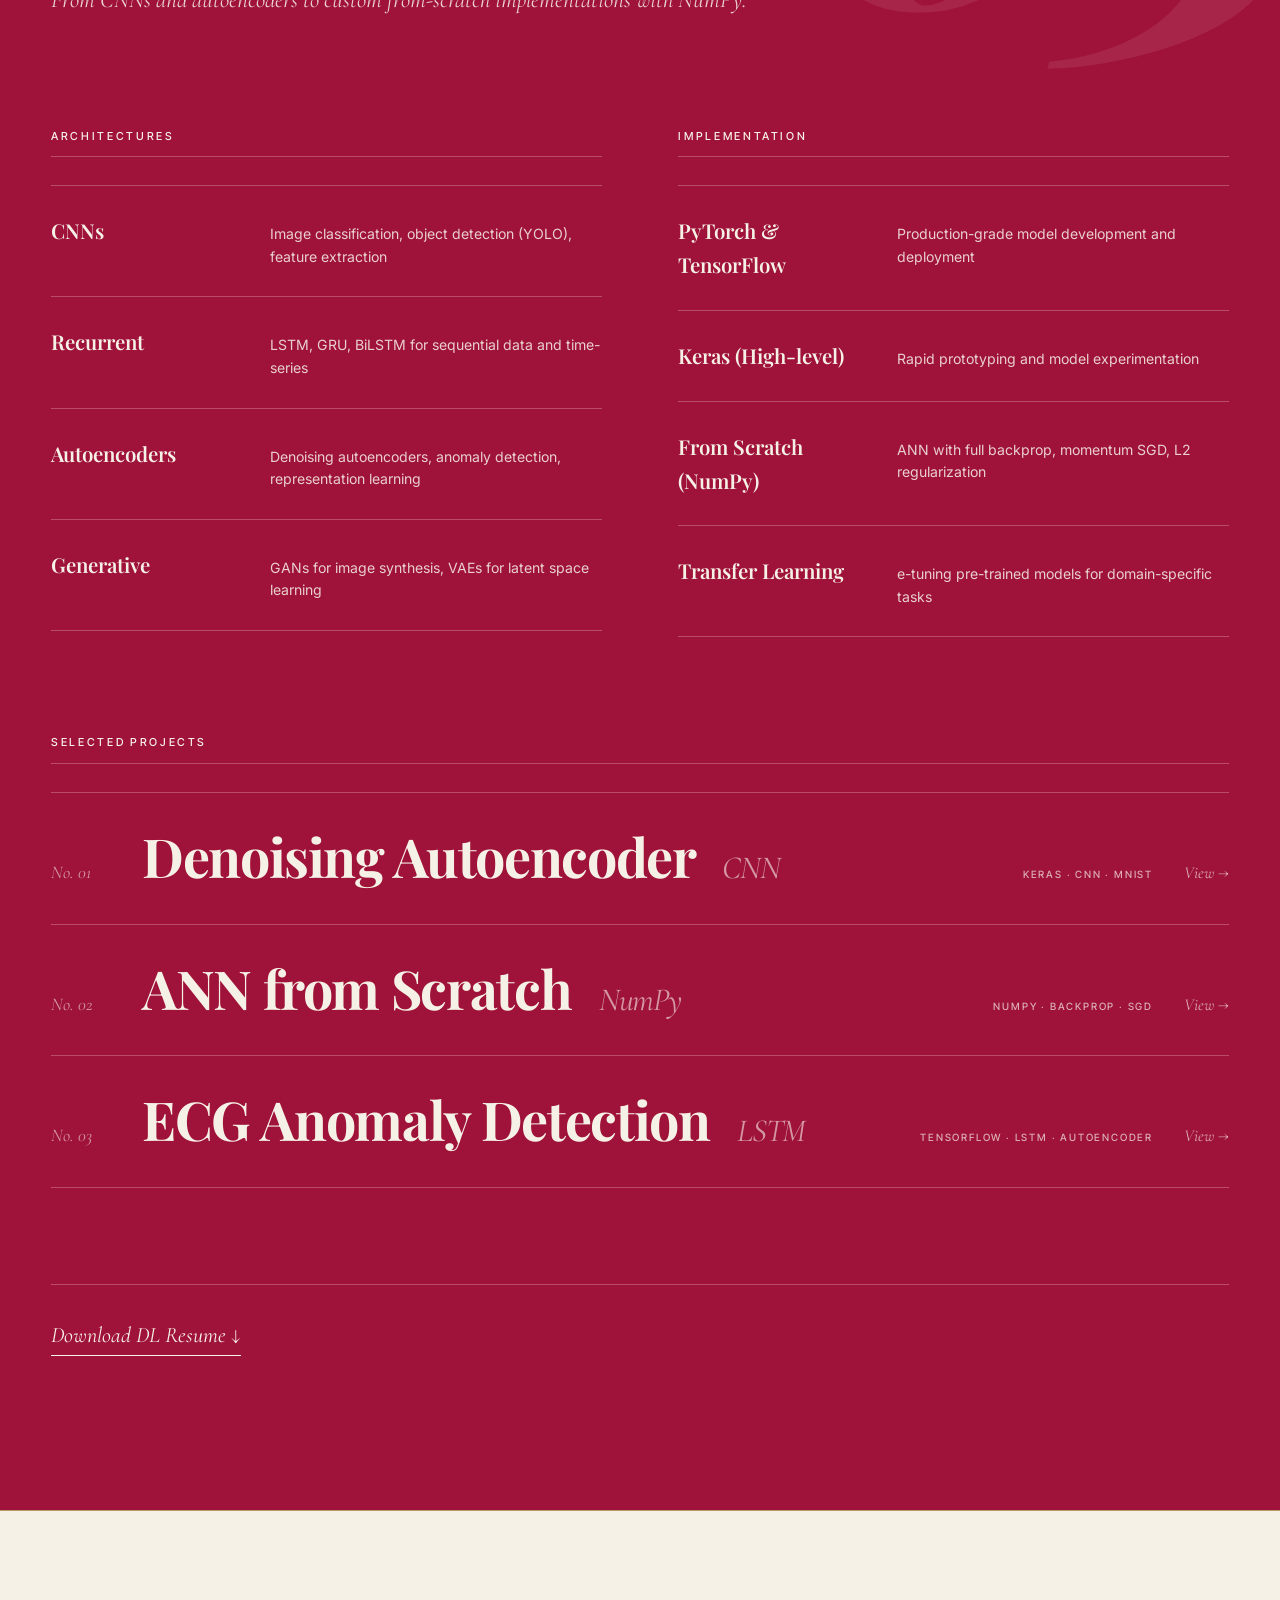
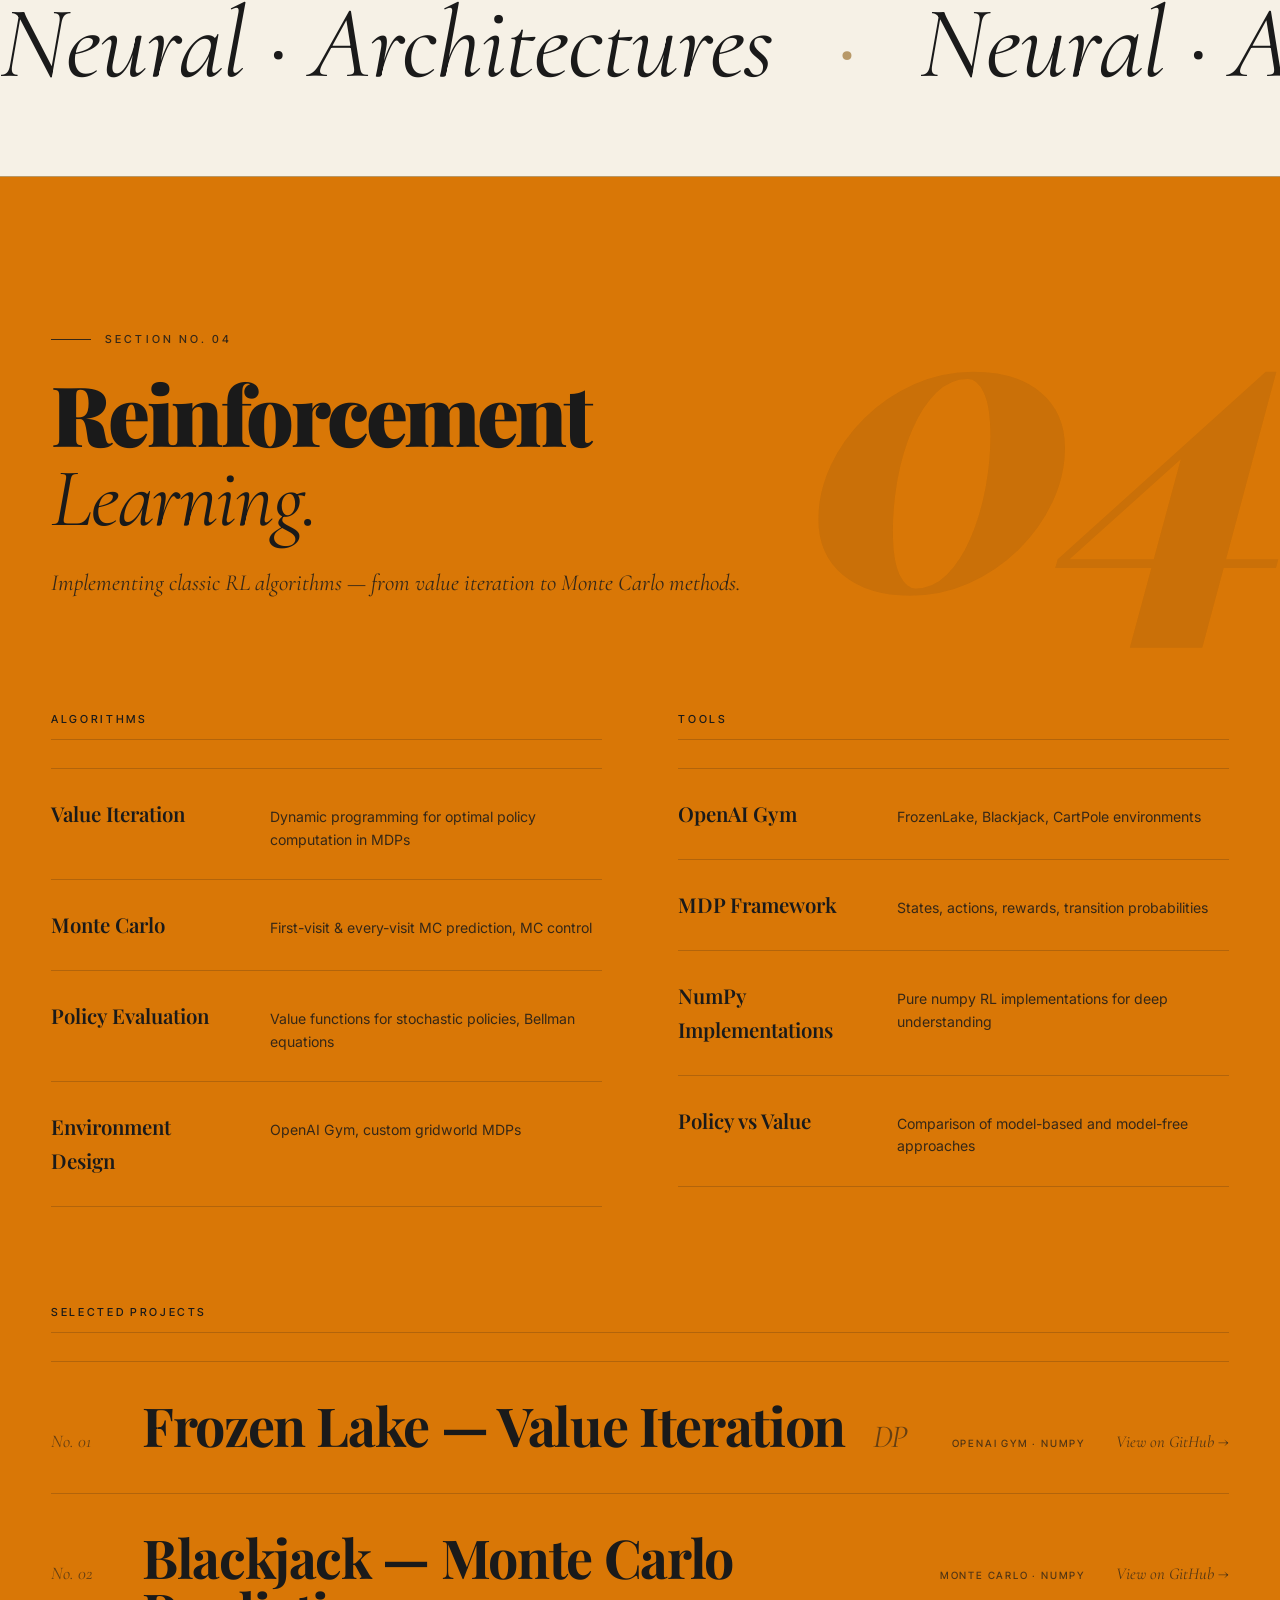
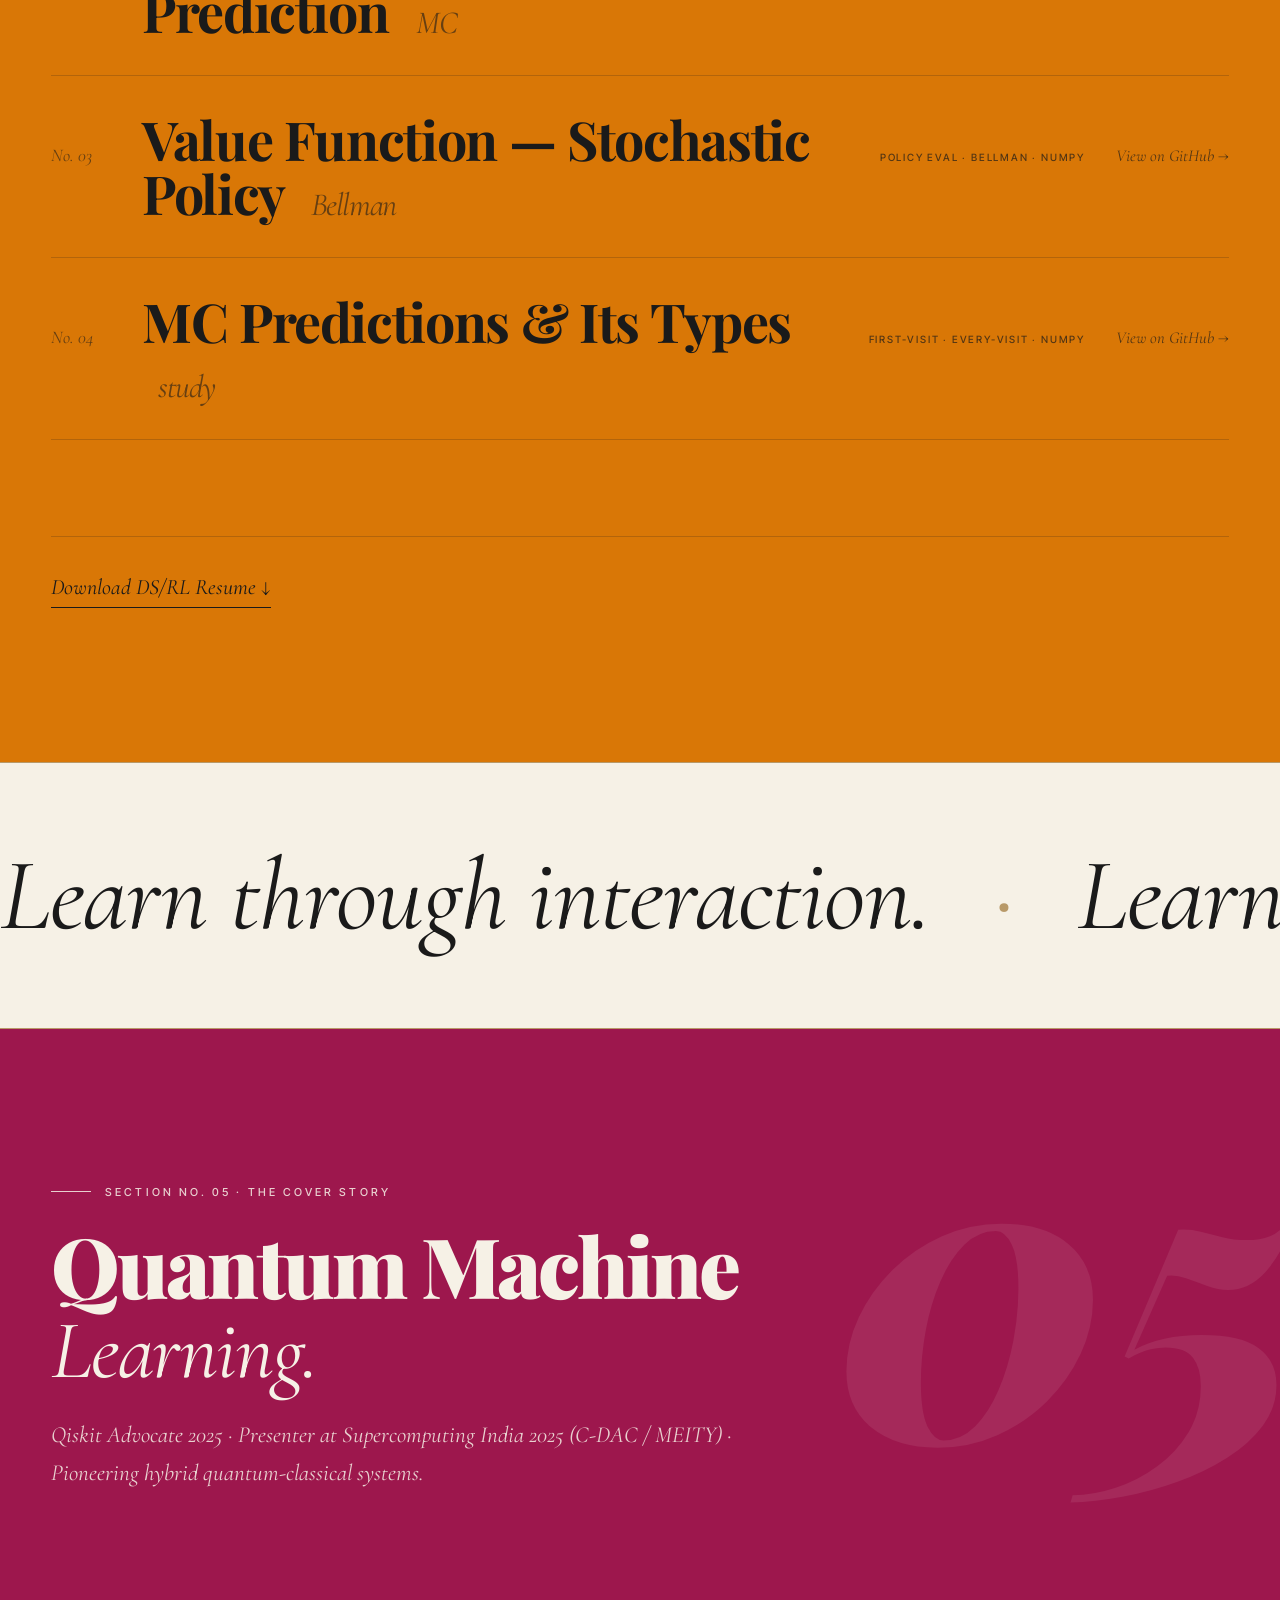
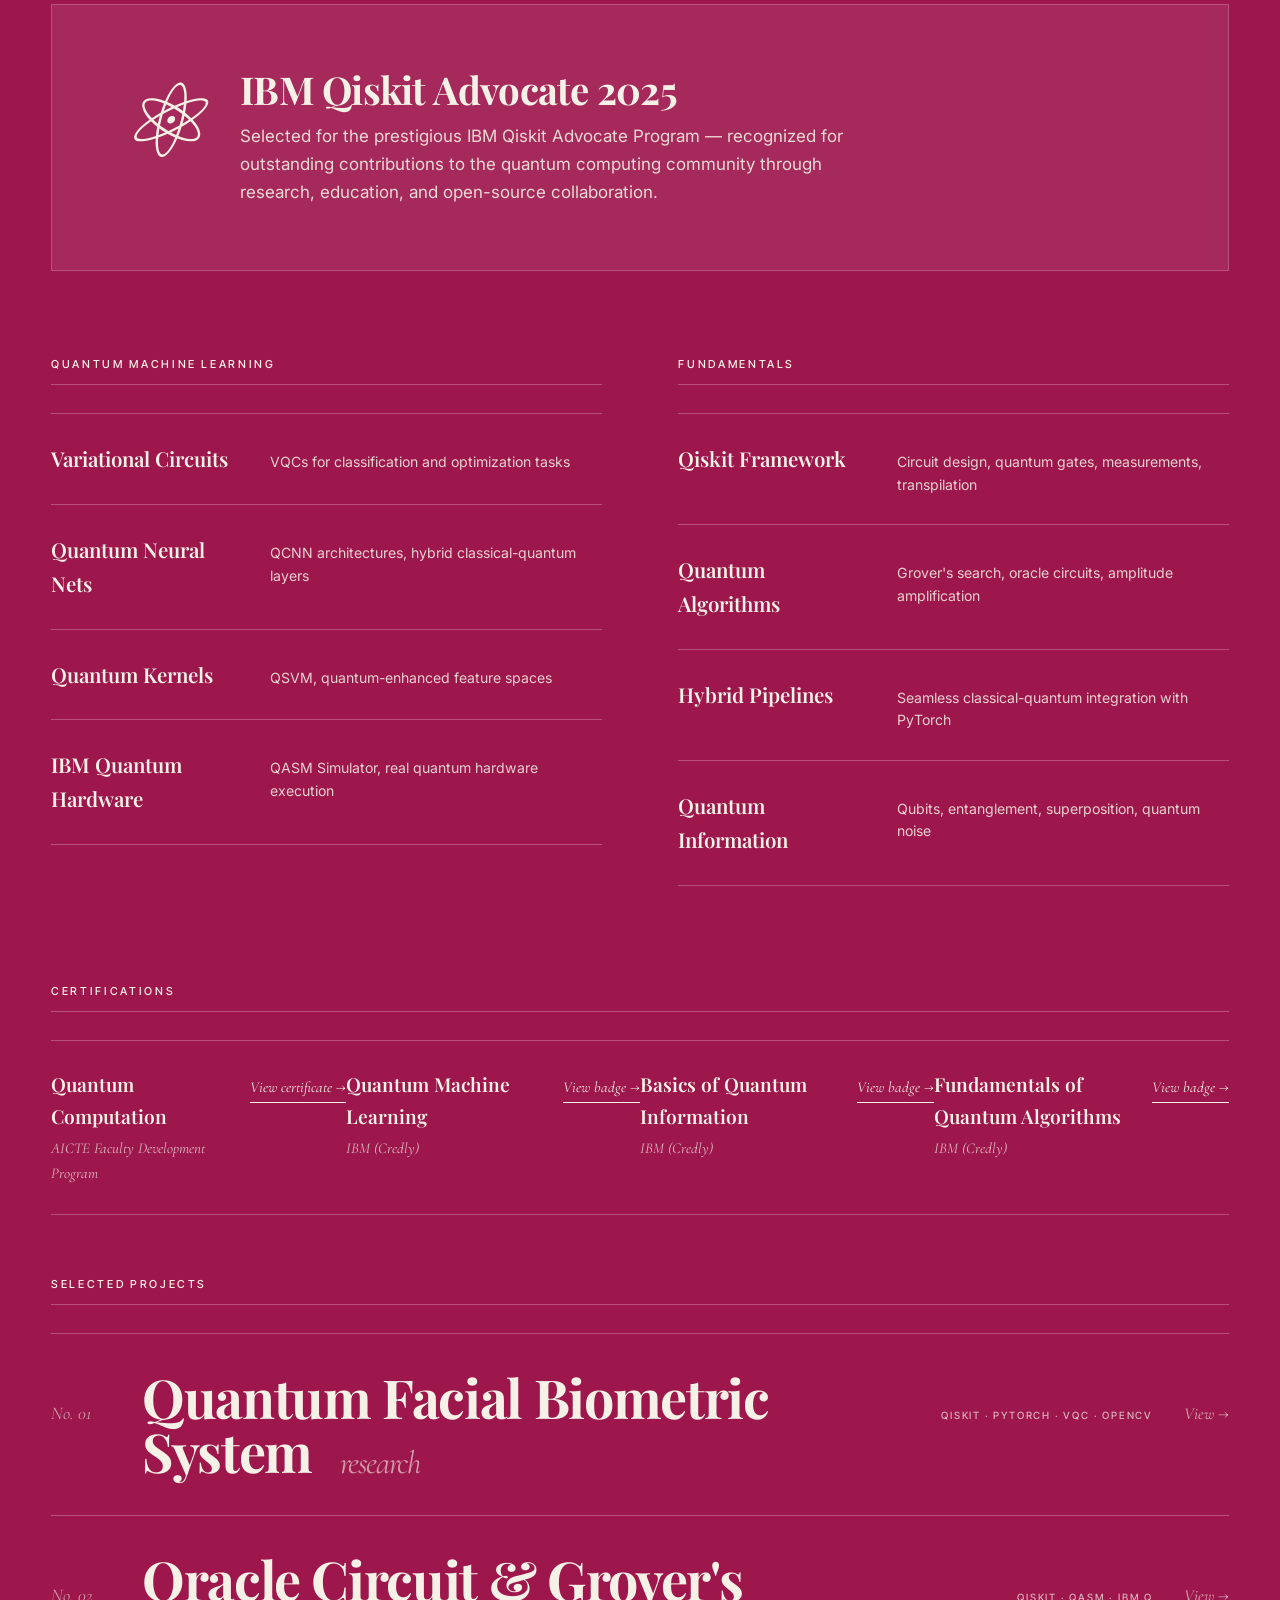
==== commit b042416c: "Redesign: luxury magazine editorial style with marquees and color spreads" ====
--- a/index.html
+++ b/index.html
@@ -4,7 +4,7 @@
   <meta charset="UTF-8">
   <meta name="viewport" content="width=device-width, initial-scale=1.0">
   <meta name="description" content="Bandlapalli Roshan Babu — AI Engineer, Quantum ML Researcher, NLP & RL Specialist | M.Tech AI & Data Science, Mahindra University | Qiskit Advocate 2025">
-  <title>Roshan Babu — Vol 01 / 2025 · The Quantum Issue</title>
+  <title>Roshan Babu </title>
   <link rel="preconnect" href="https://fonts.googleapis.com">
   <link rel="preconnect" href="https://fonts.gstatic.com" crossorigin>
   <link href="https://fonts.googleapis.com/css2?family=Playfair+Display:ital,wght@0,400;0,600;0,700;0,800;0,900;1,400;1,600;1,700;1,900&family=Cormorant+Garamond:ital,wght@0,400;0,500;1,400;1,500;1,600&family=Inter:wght@300;400;500;600&family=Inter+Tight:wght@400;500;600&display=swap" rel="stylesheet">
@@ -381,7 +381,7 @@
               <div class="skill-row"><dt>PyTorch &amp; TensorFlow</dt><dd>Production-grade model development and deployment</dd></div>
               <div class="skill-row"><dt>Keras (High-level)</dt><dd>Rapid prototyping and model experimentation</dd></div>
               <div class="skill-row"><dt>From Scratch (NumPy)</dt><dd>ANN with full backprop, momentum SGD, L2 regularization</dd></div>
-              <div class="skill-row"><dt>Transfer Learning</dt><dd>Fine-tuning pre-trained models for domain-specific tasks</dd></div>
+              <div class="skill-row"><dt>Transfer Learning</dt><dd>e-tuning pre-trained models for domain-specific tasks</dd></div>
             </dl>
           </div>
         </div>
@@ -705,10 +705,10 @@
     <!-- Marquee 8 -->
     <div class="marquee" aria-hidden="true">
       <div class="marquee-track">
-        <span>FIN · FIN · FIN</span>
-        <span>FIN · FIN · FIN</span>
-        <span>FIN · FIN · FIN</span>
-        <span>FIN · FIN · FIN</span>
+        <span> ·  · </span>
+        <span> ·  · </span>
+        <span> ·  · </span>
+        <span> ·  · </span>
       </div>
     </div>
 
@@ -767,7 +767,7 @@
           </form>
         </div>
 
-        <div class="contact-flourish">— fin —</div>
+        <div class="contact-flourish">—  —</div>
 
       </div>
     </section>
@@ -782,7 +782,7 @@
         <div class="colophon-brand">Roshan Babu. — Vol 01 / 2025</div>
         <div class="colophon-meta">© 2025 Bandlapalli Roshan Babu · All work, all rights reserved.</div>
       </div>
-      <p class="colophon-fin">—</p>
+      <p class="colophon-">—</p>
     </div>
   </footer>
 
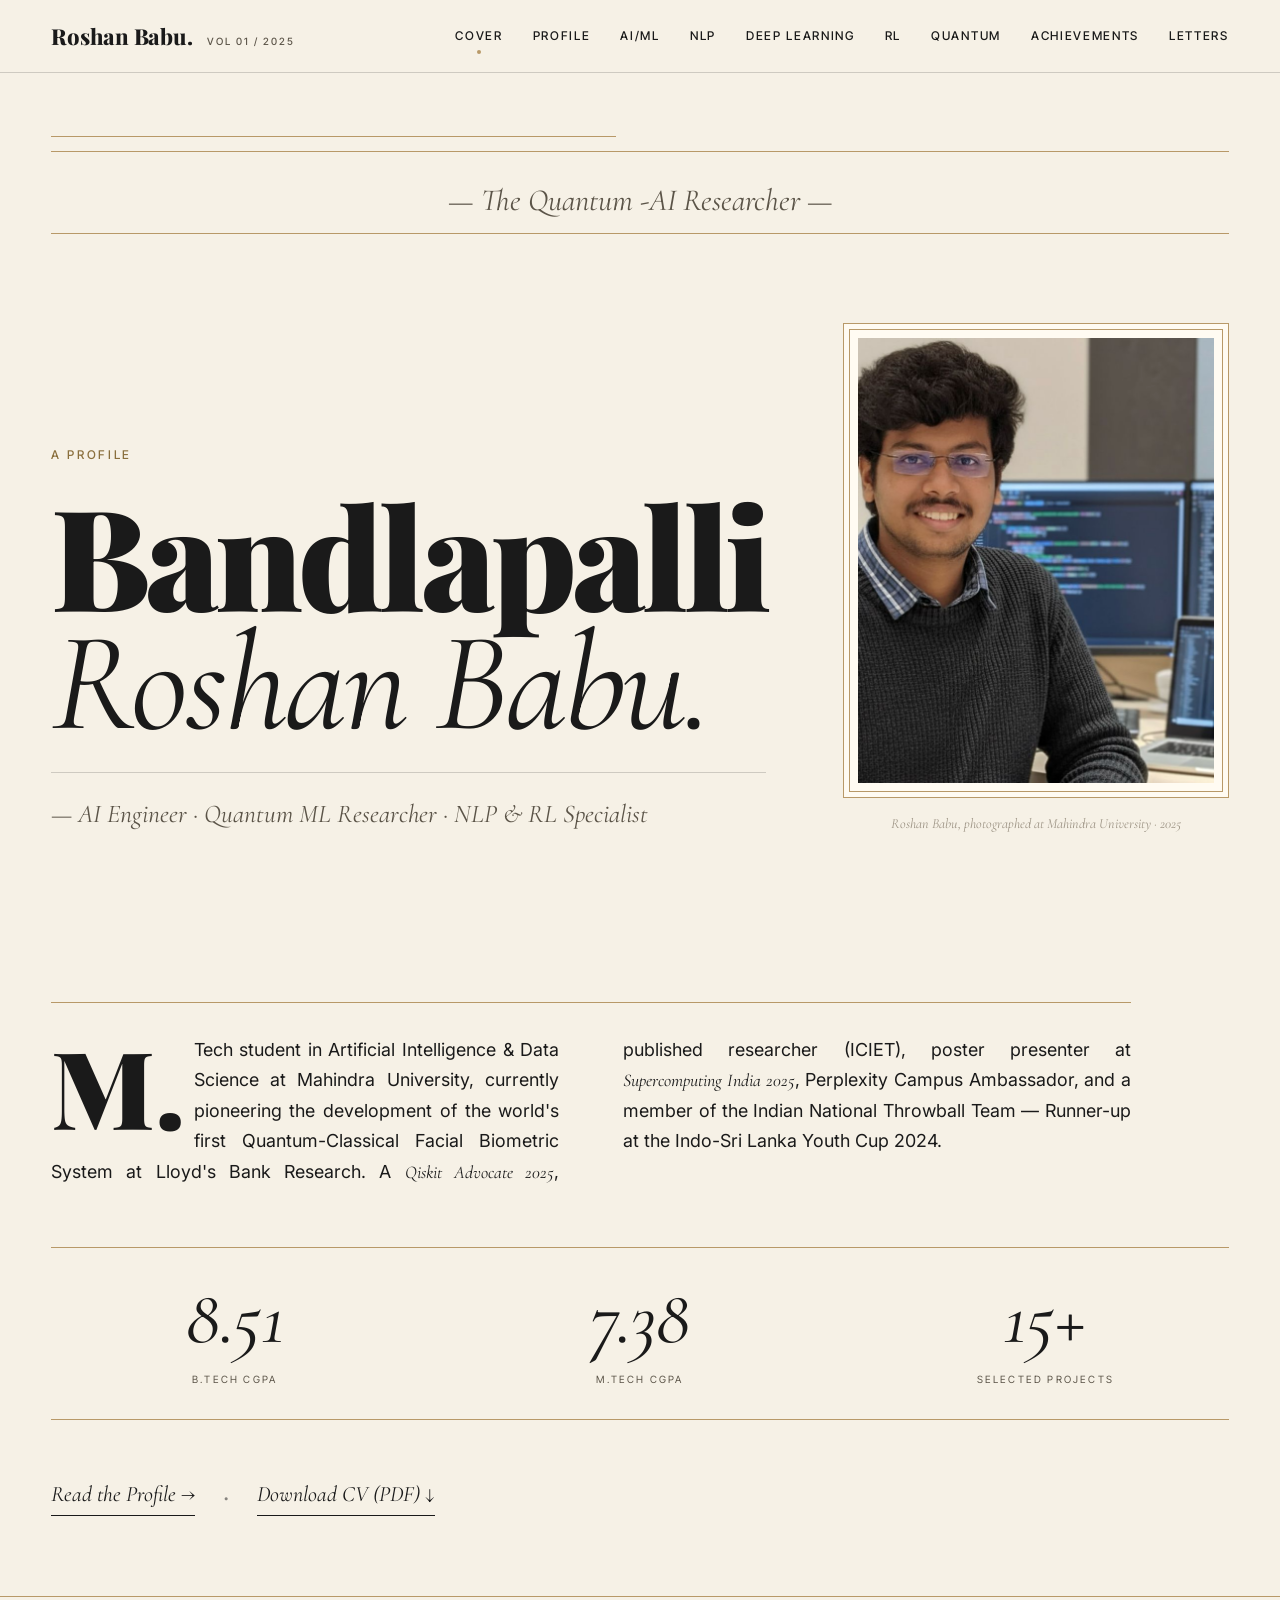
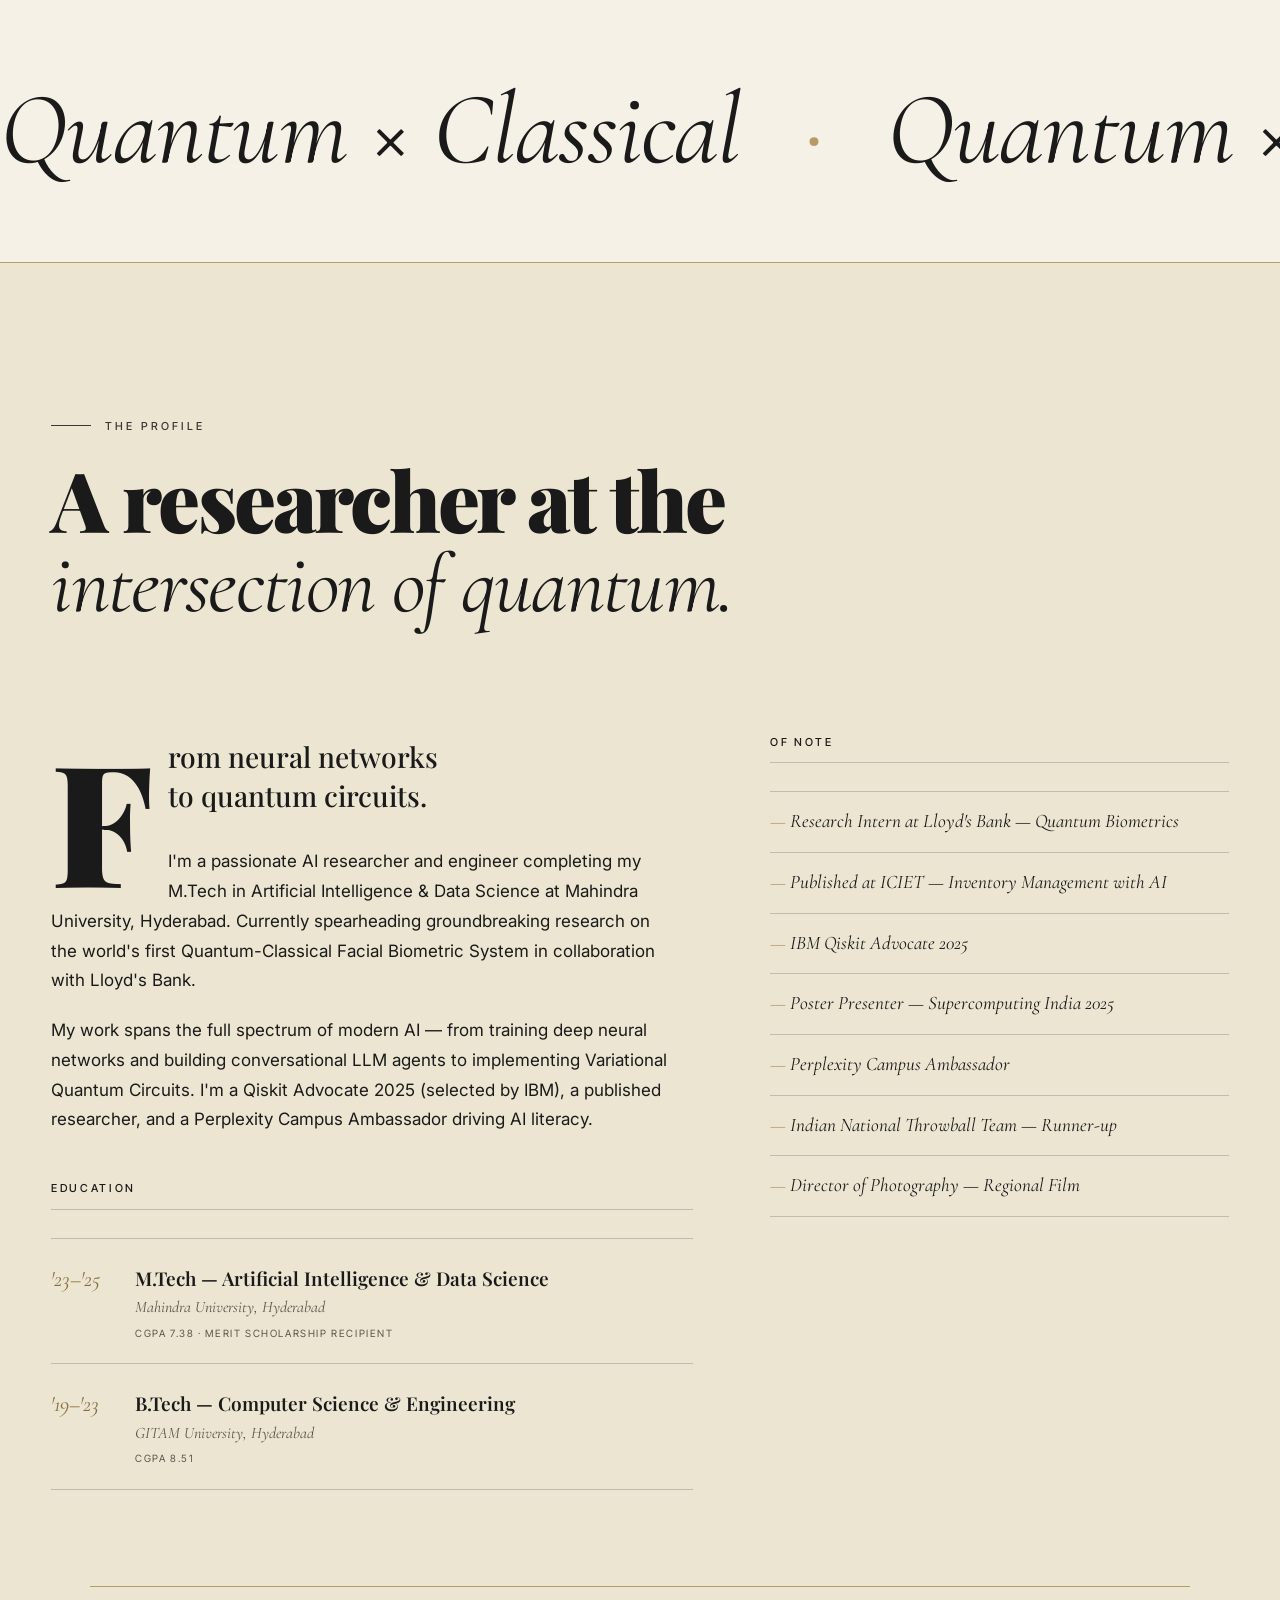
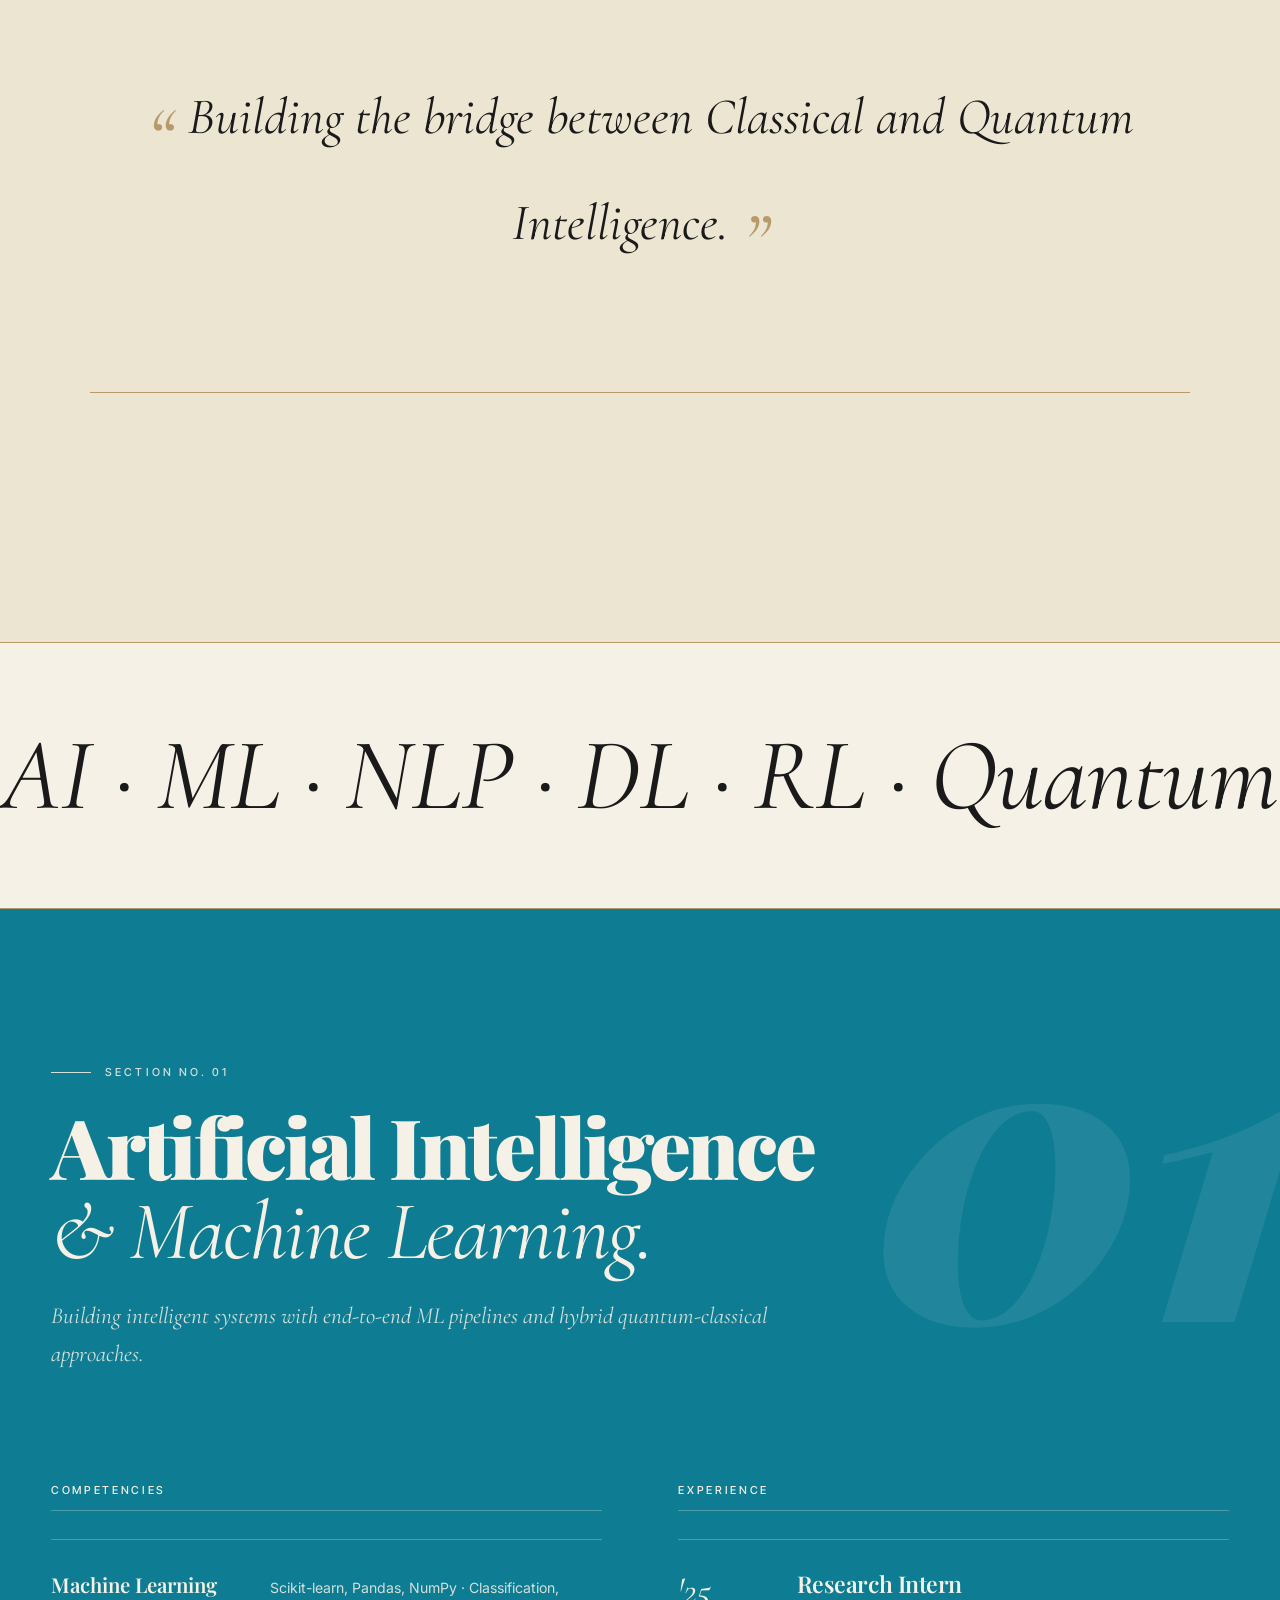
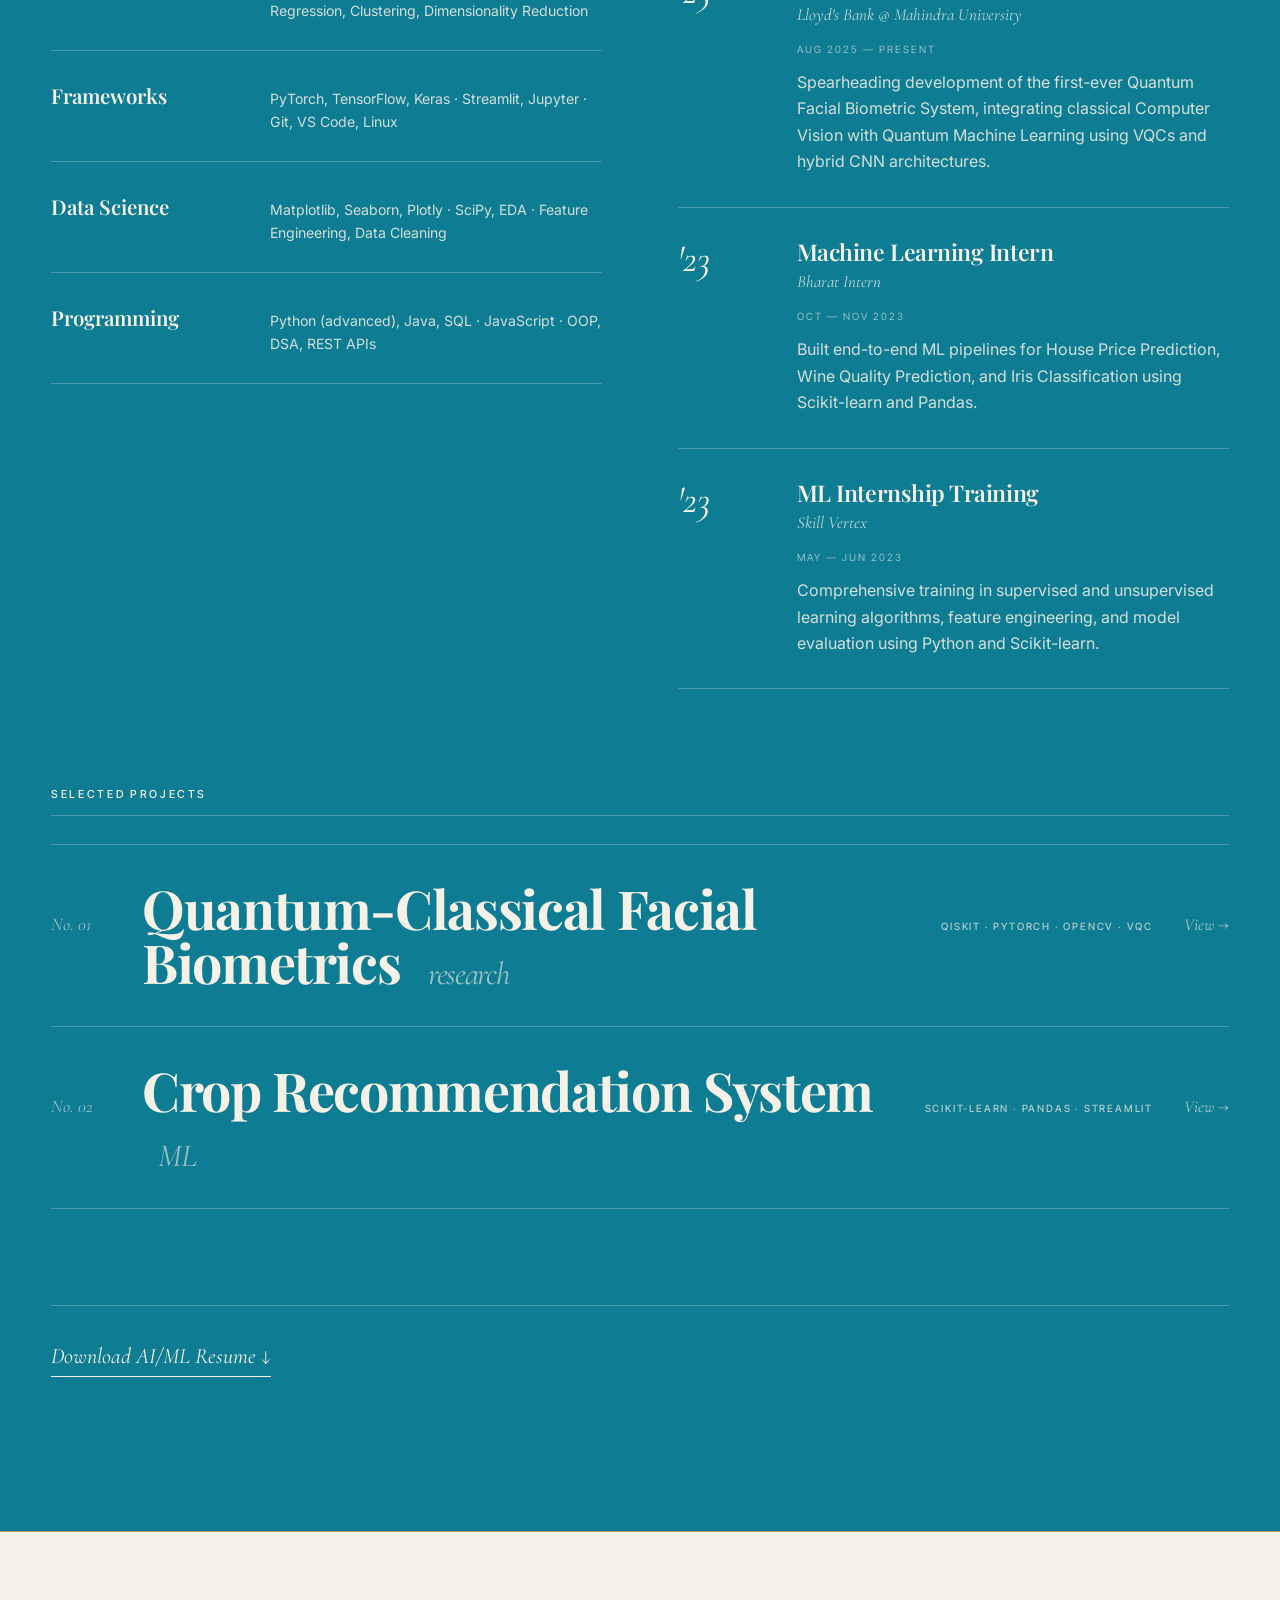
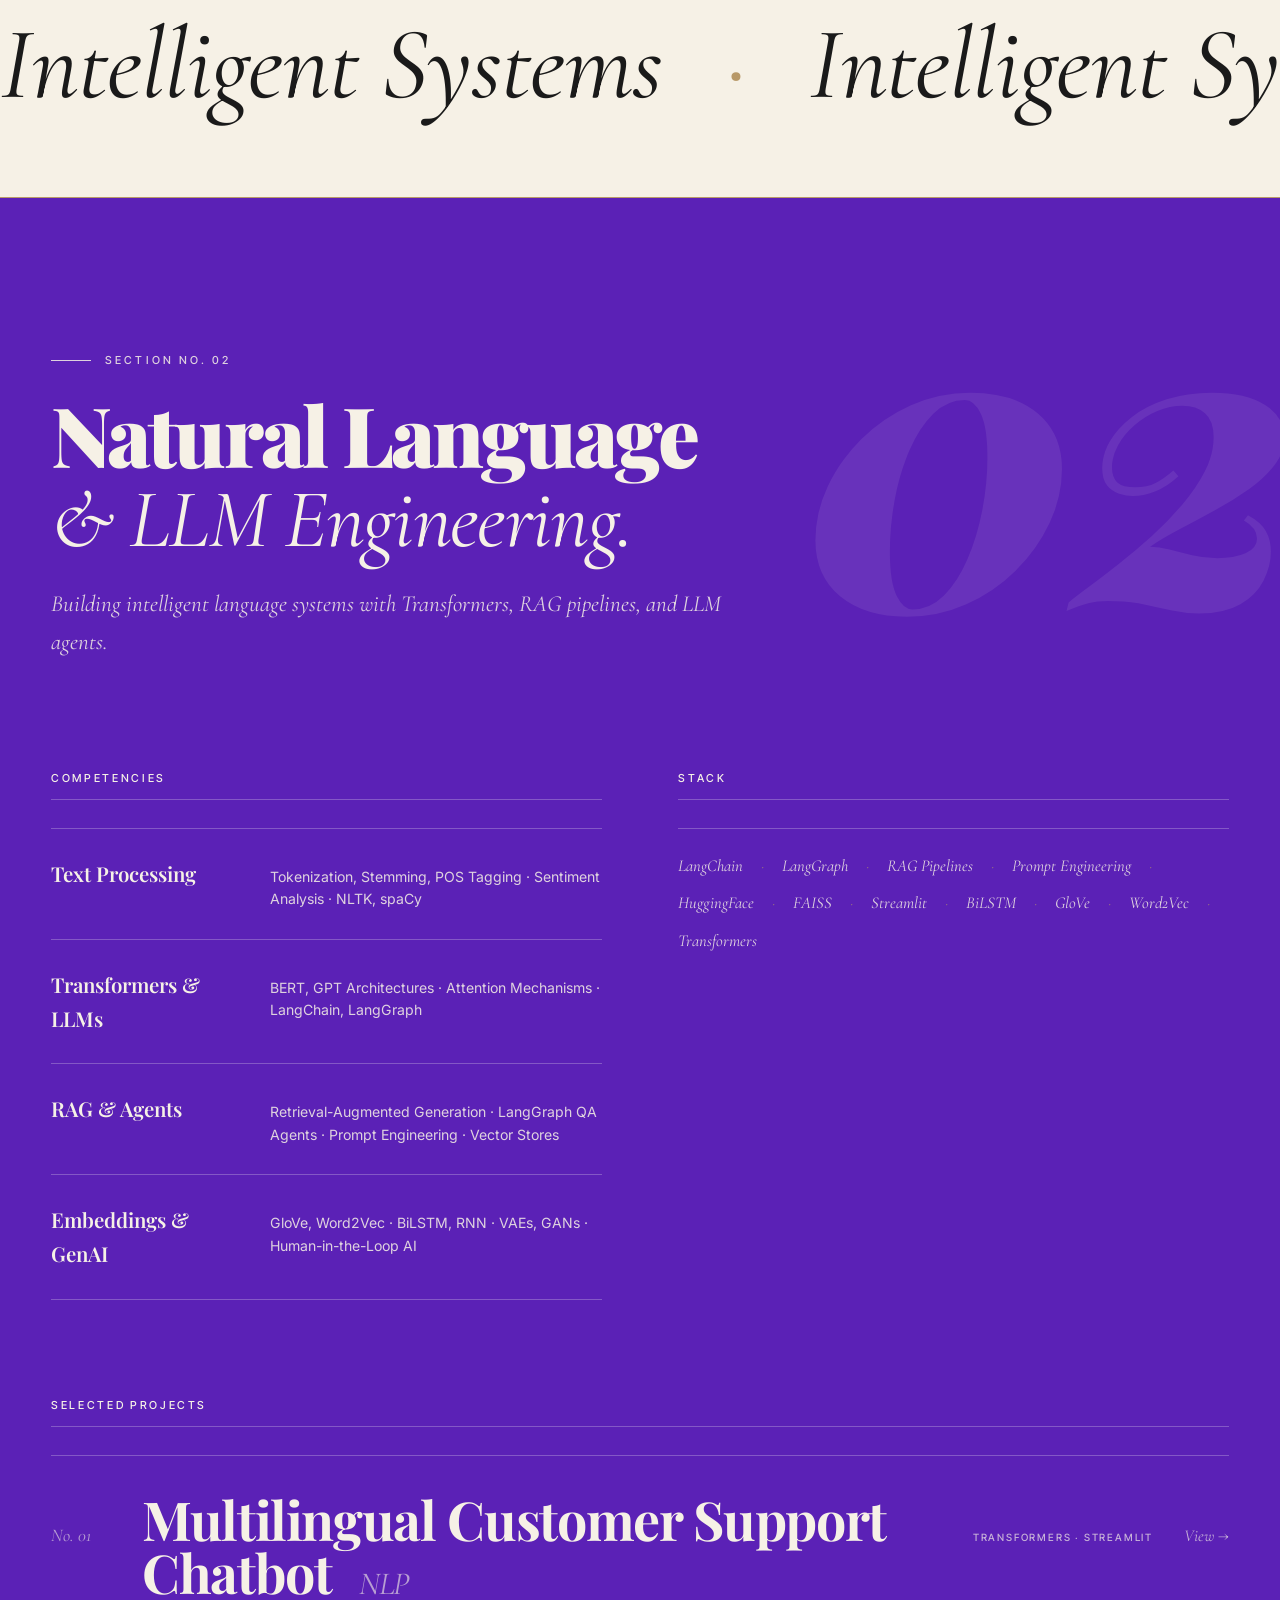
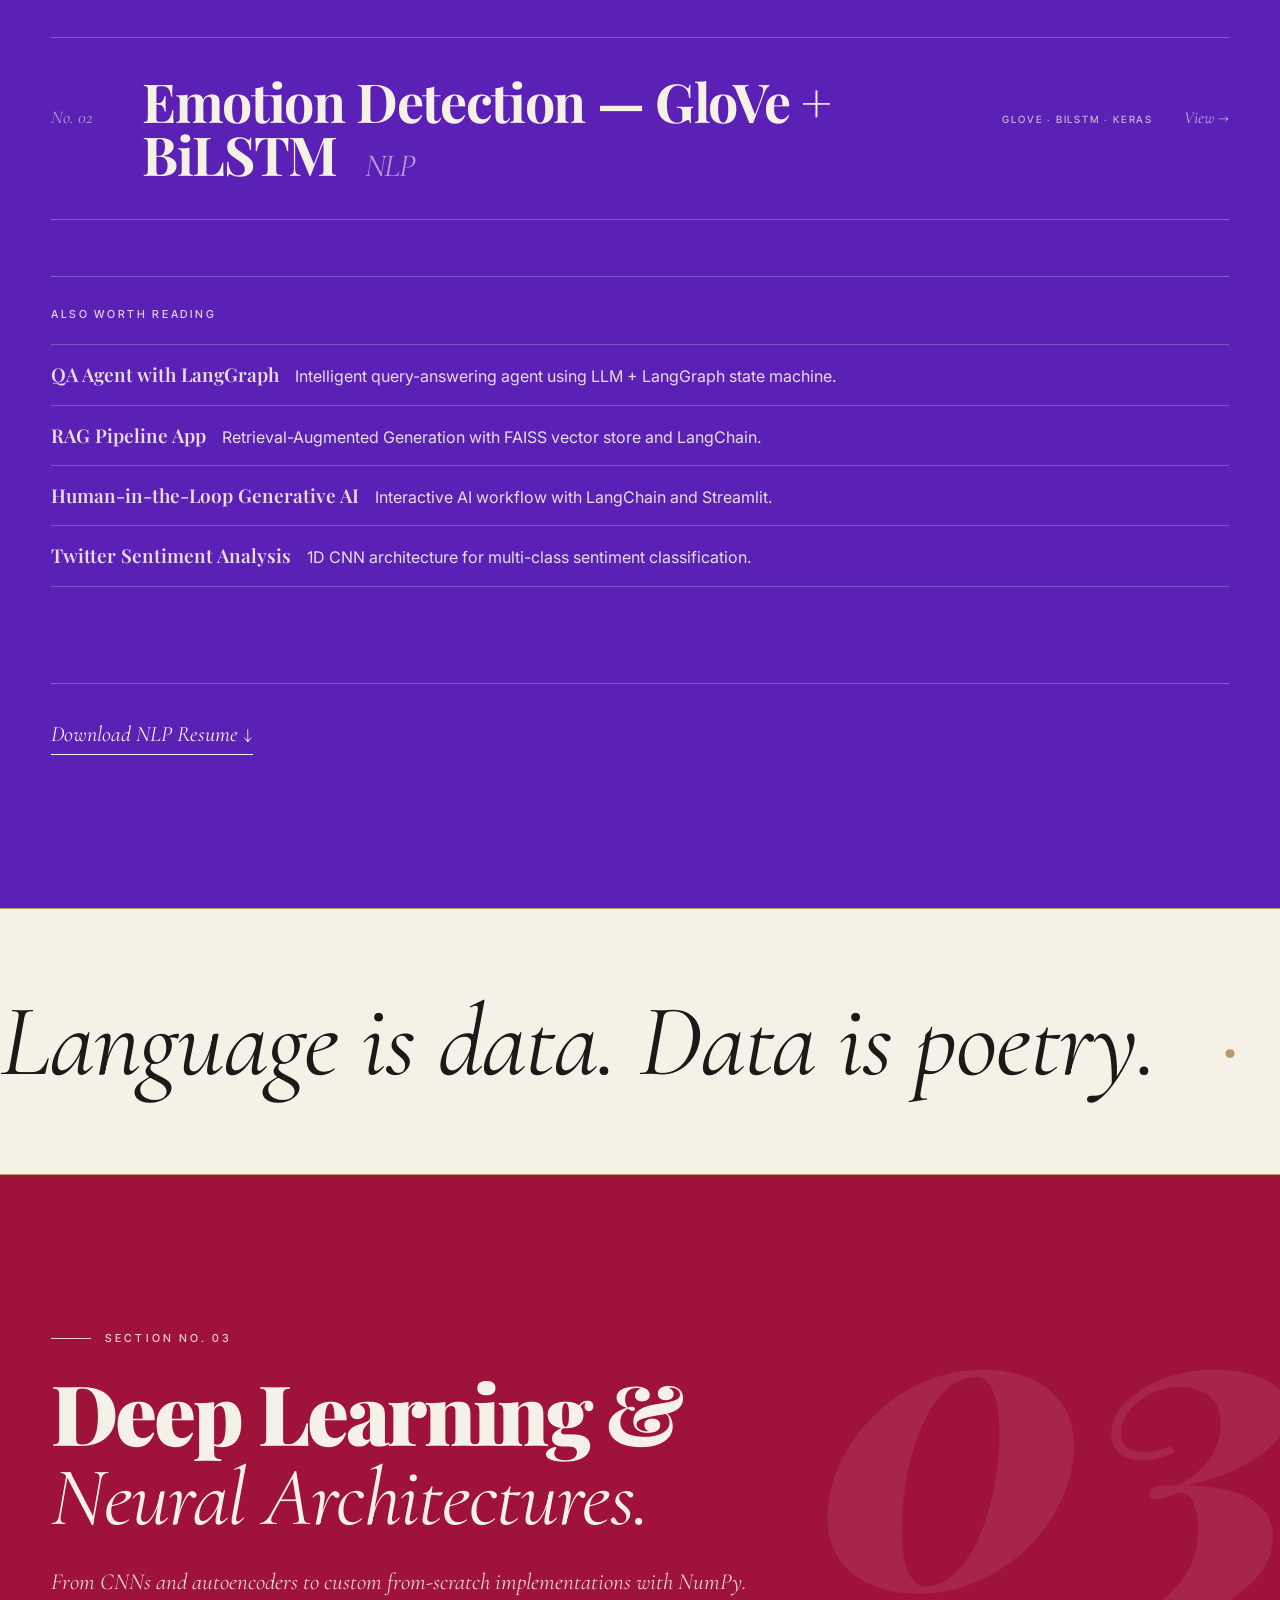
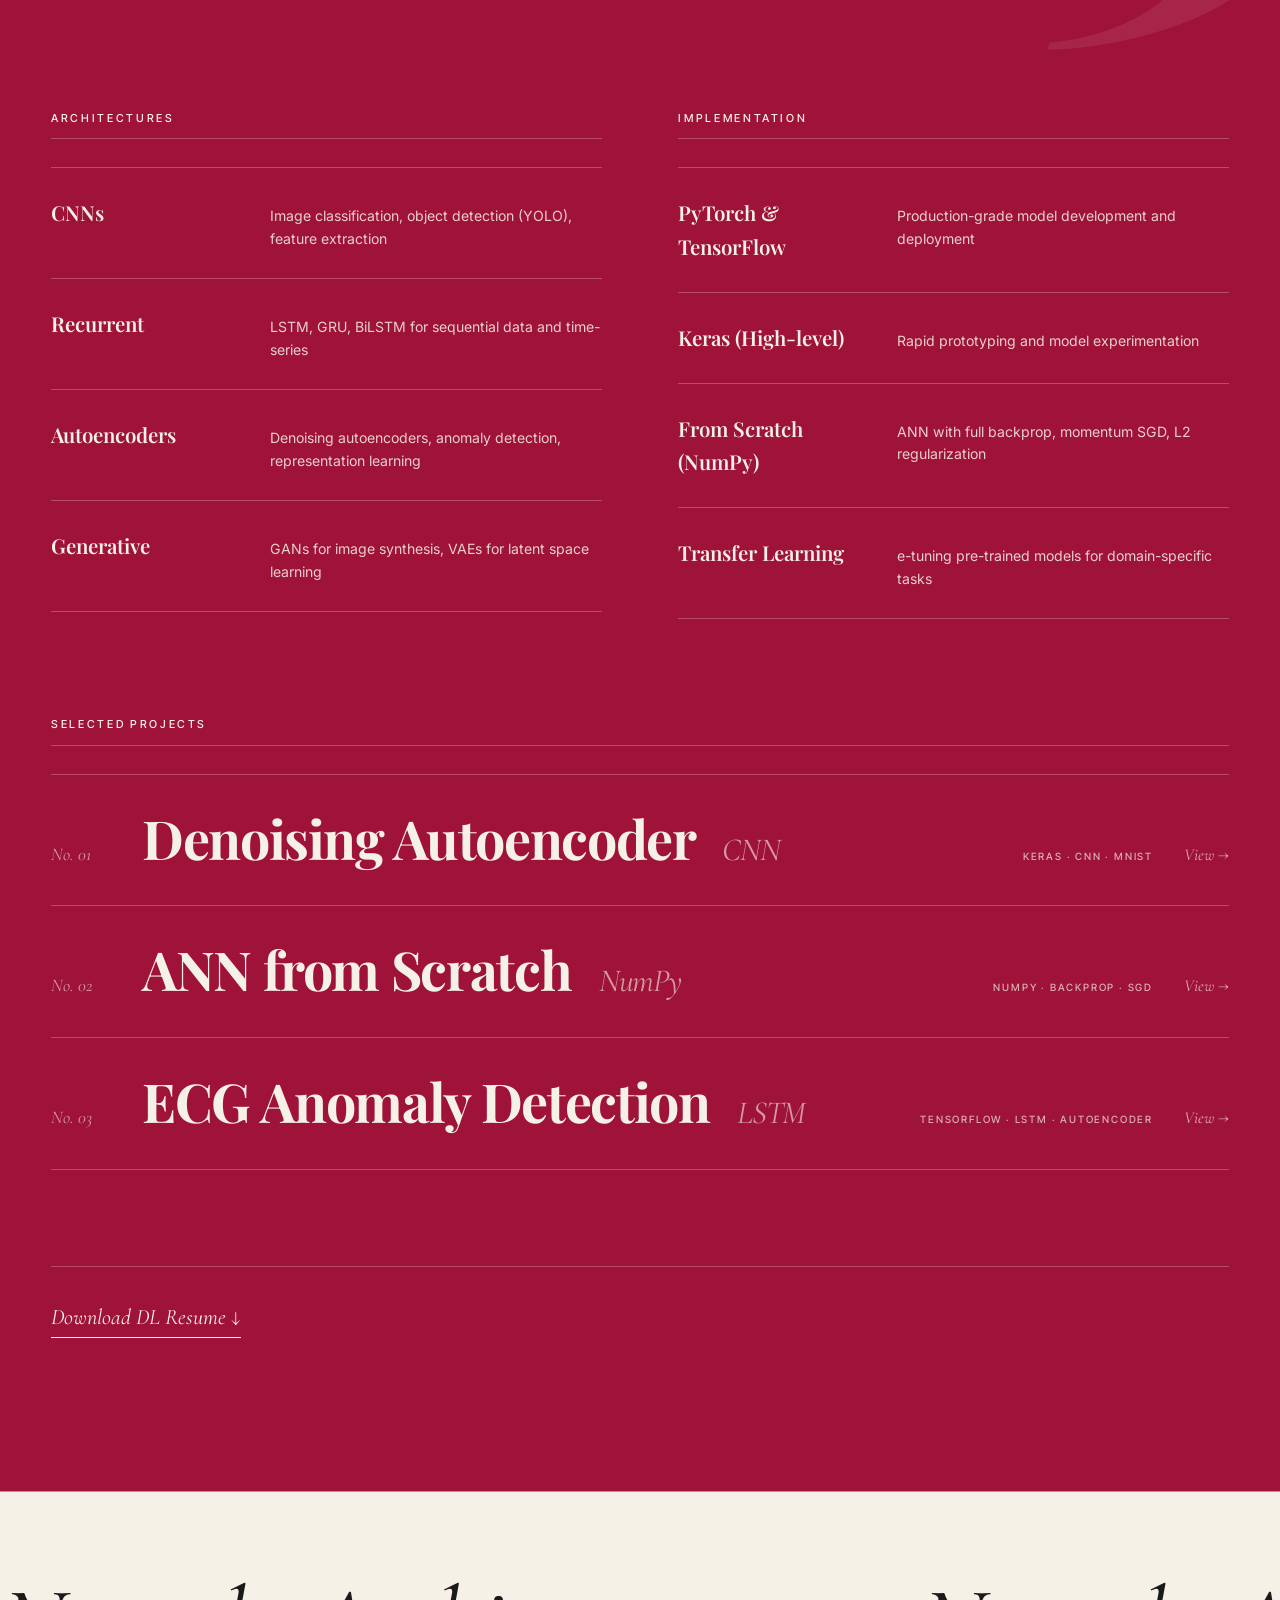
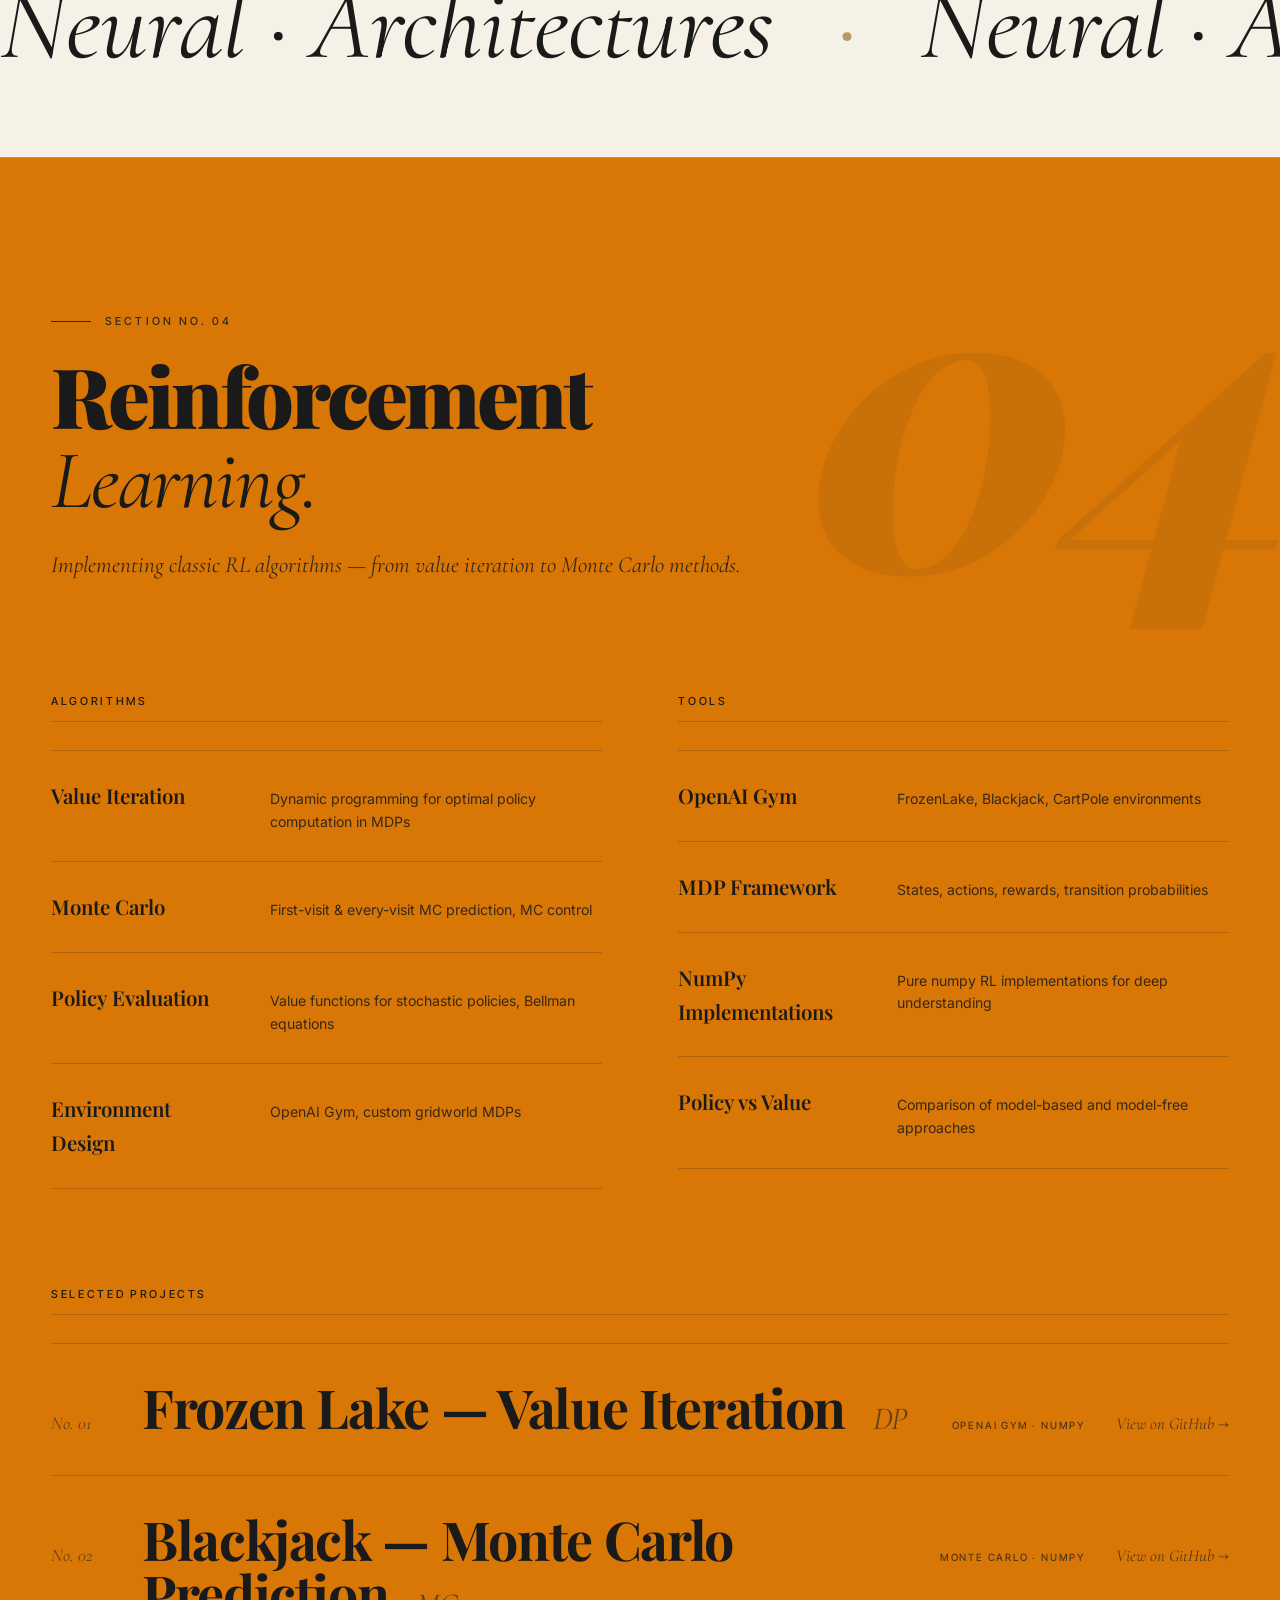
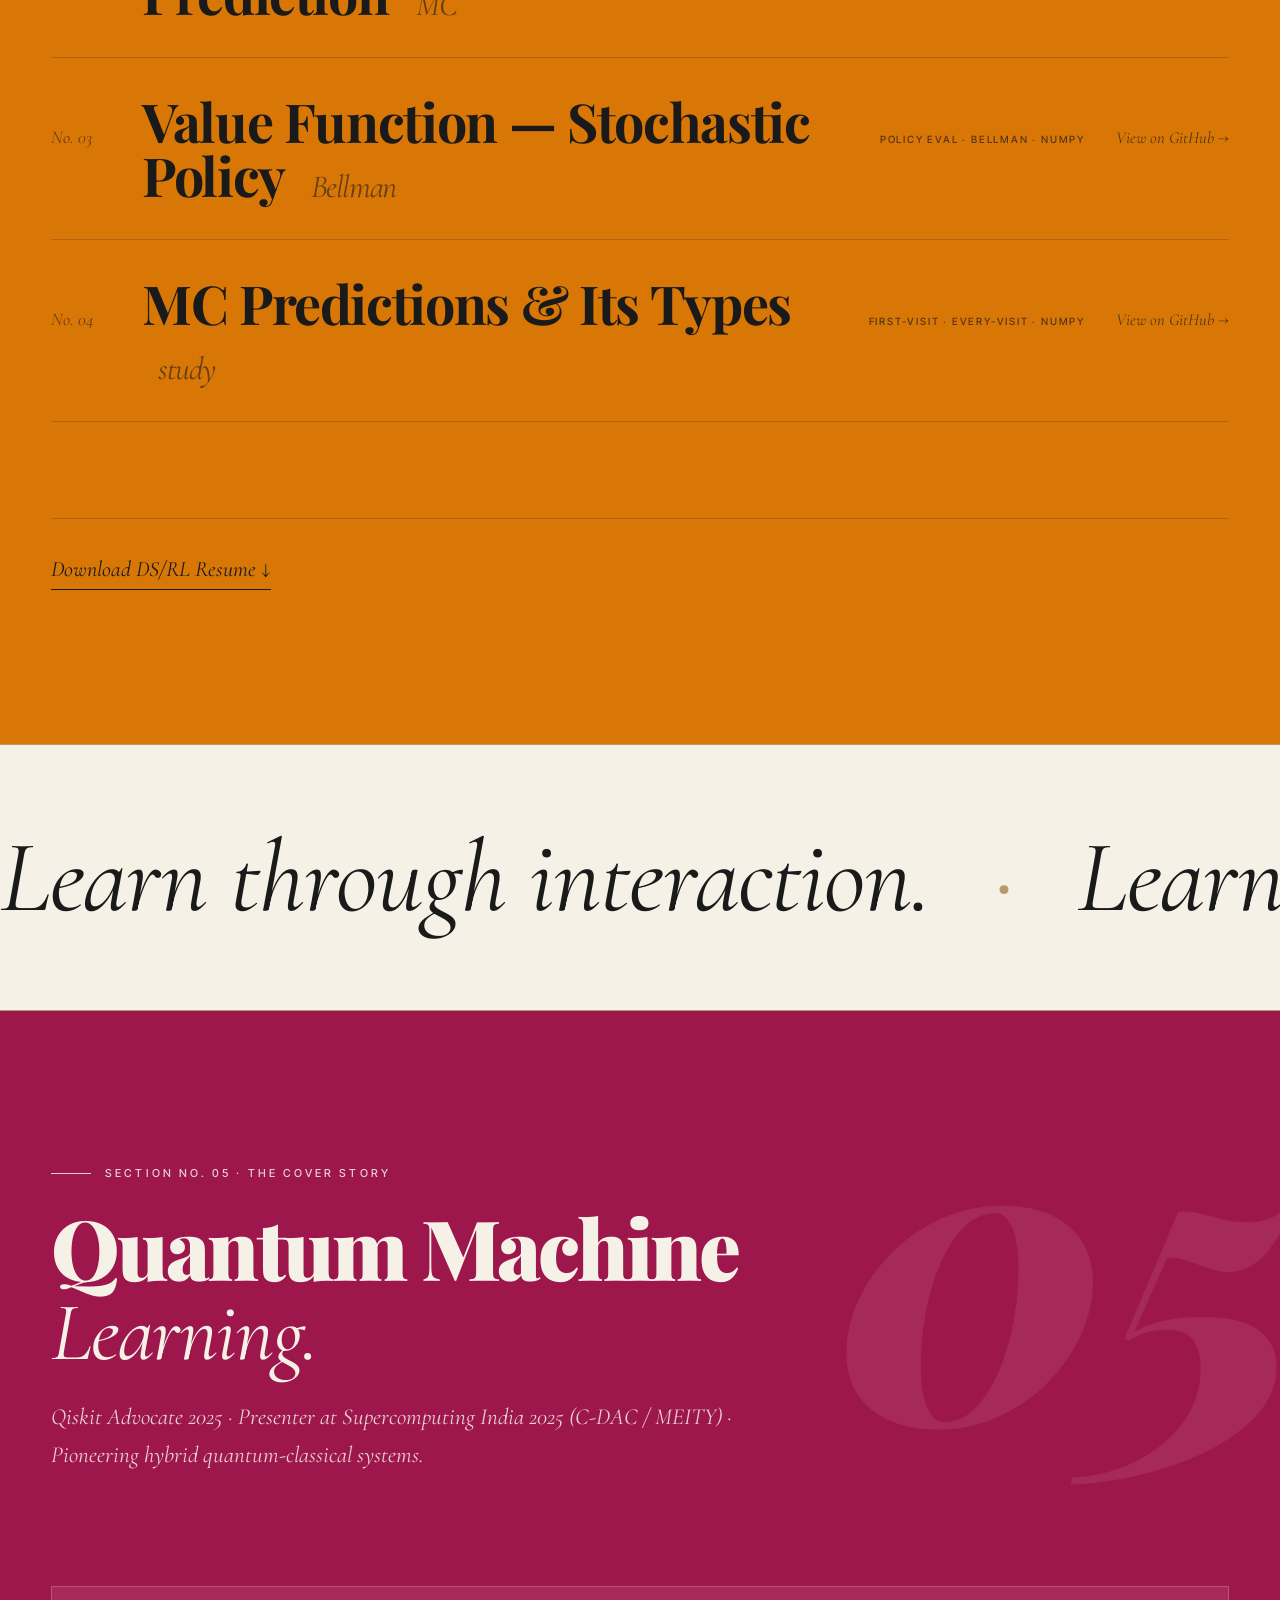
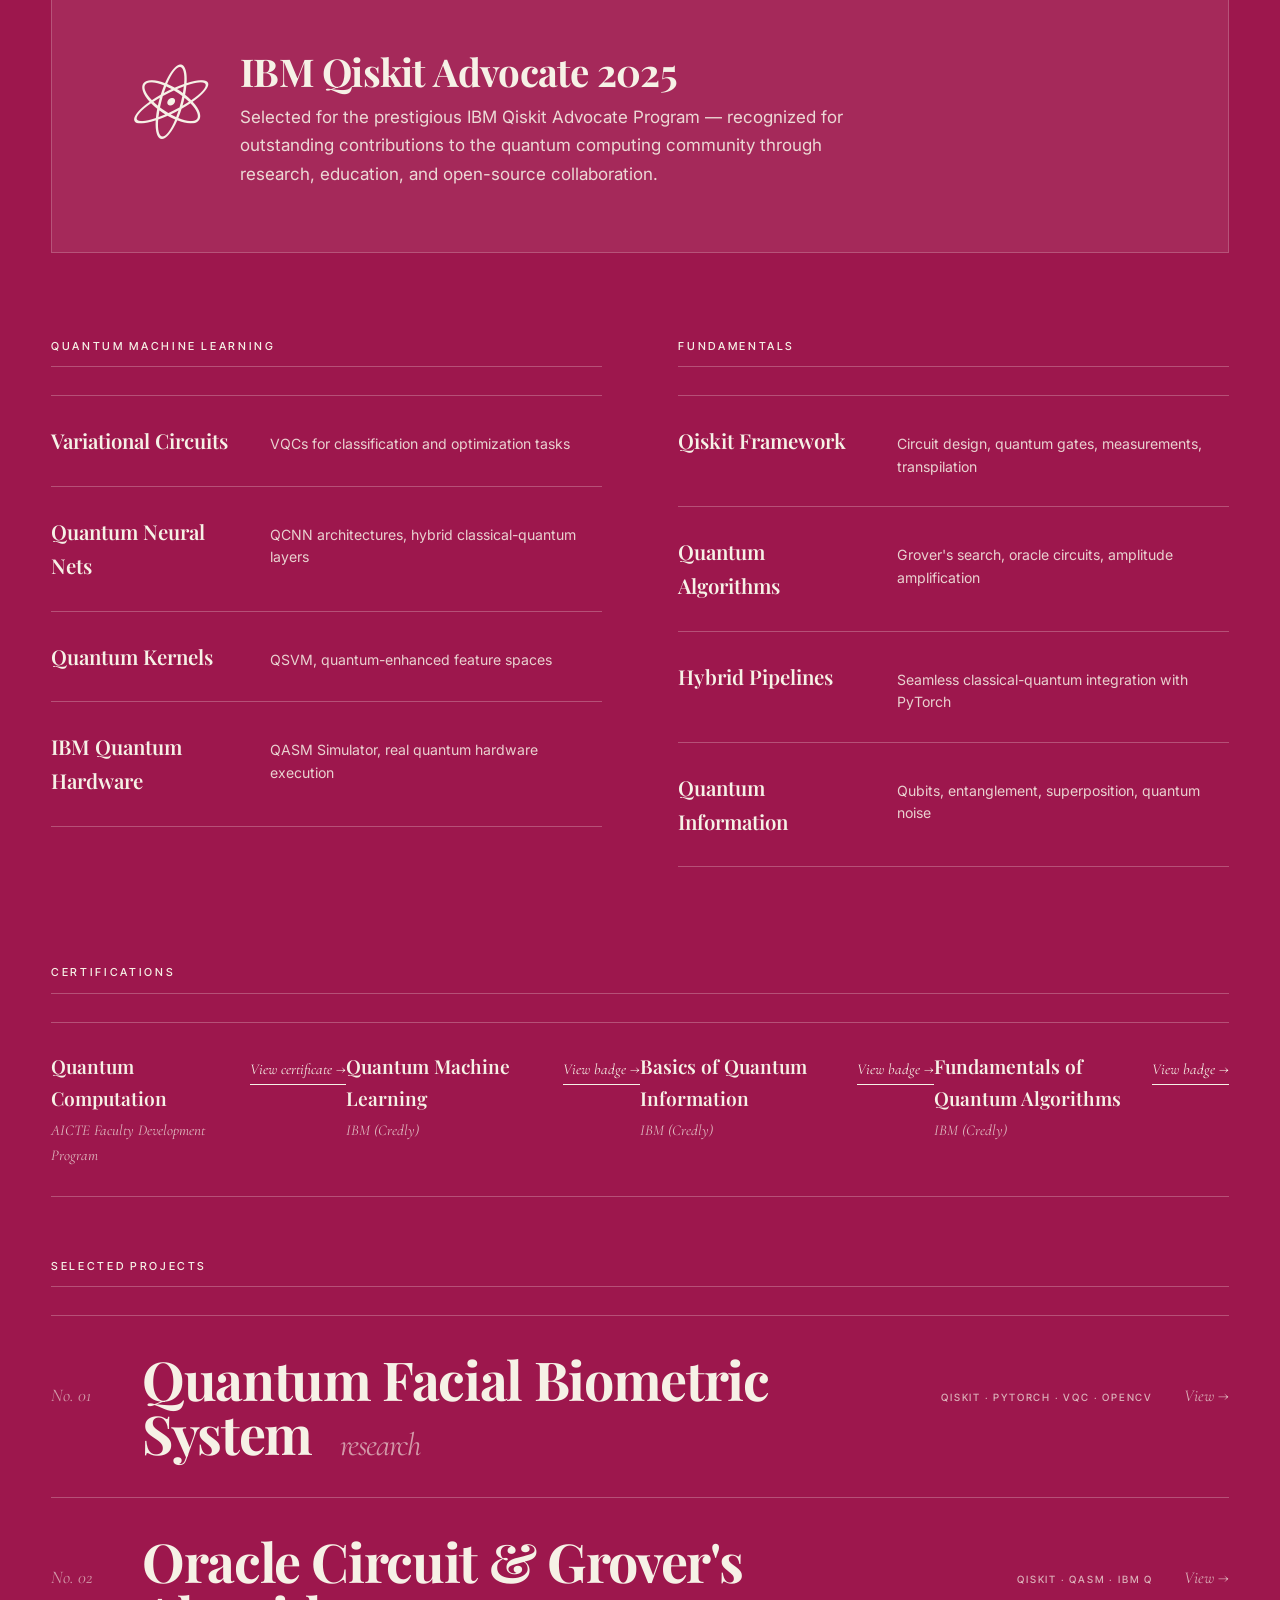
==== commit 02a8efcf: "updated files" ====
--- a/index.html
+++ b/index.html
@@ -52,7 +52,7 @@
 
         <div class="hero-masthead">
           <div class="masthead-rule"></div>
-          <span class="masthead-issue">/span>
+          <!-- <span class="masthead-issue">/span> -->
           <div class="masthead-rule"></div>
         </div>
         <div class="hero-volume">— The Quantum -AI Researcher —</div>
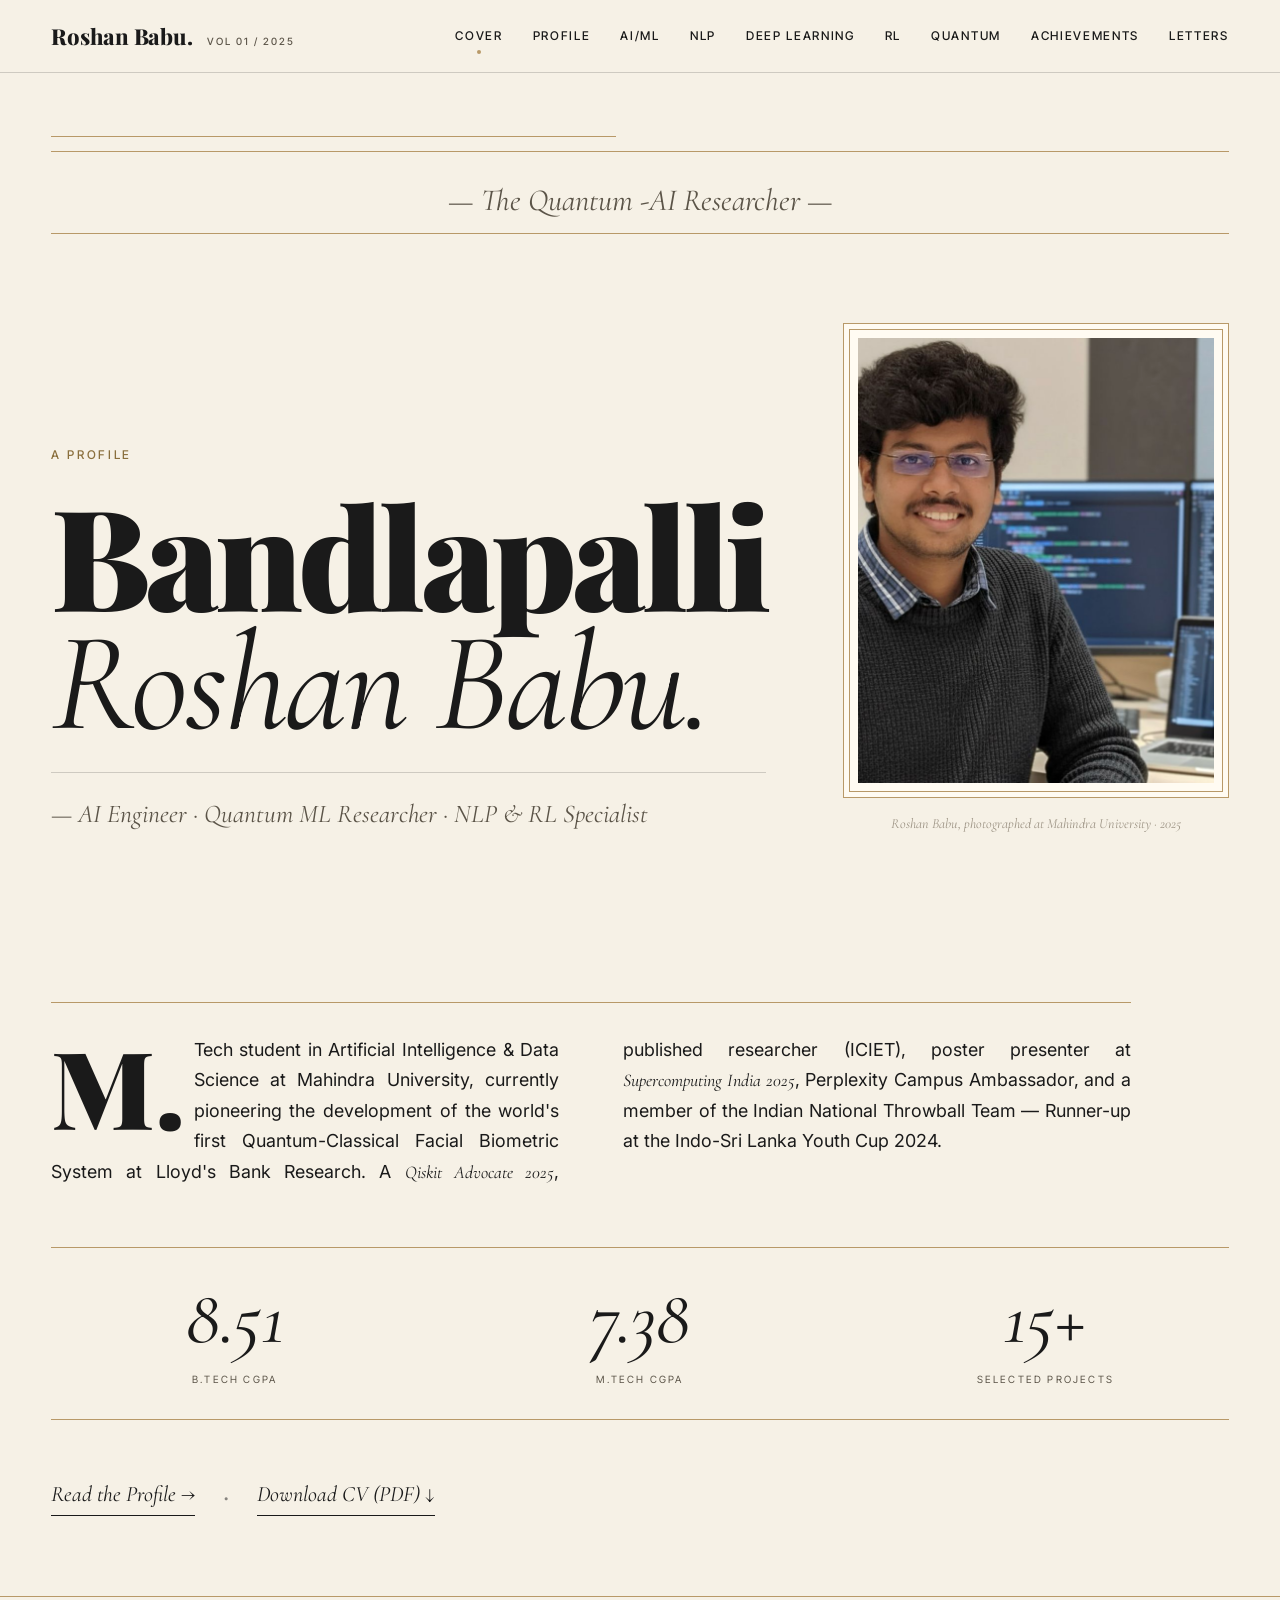
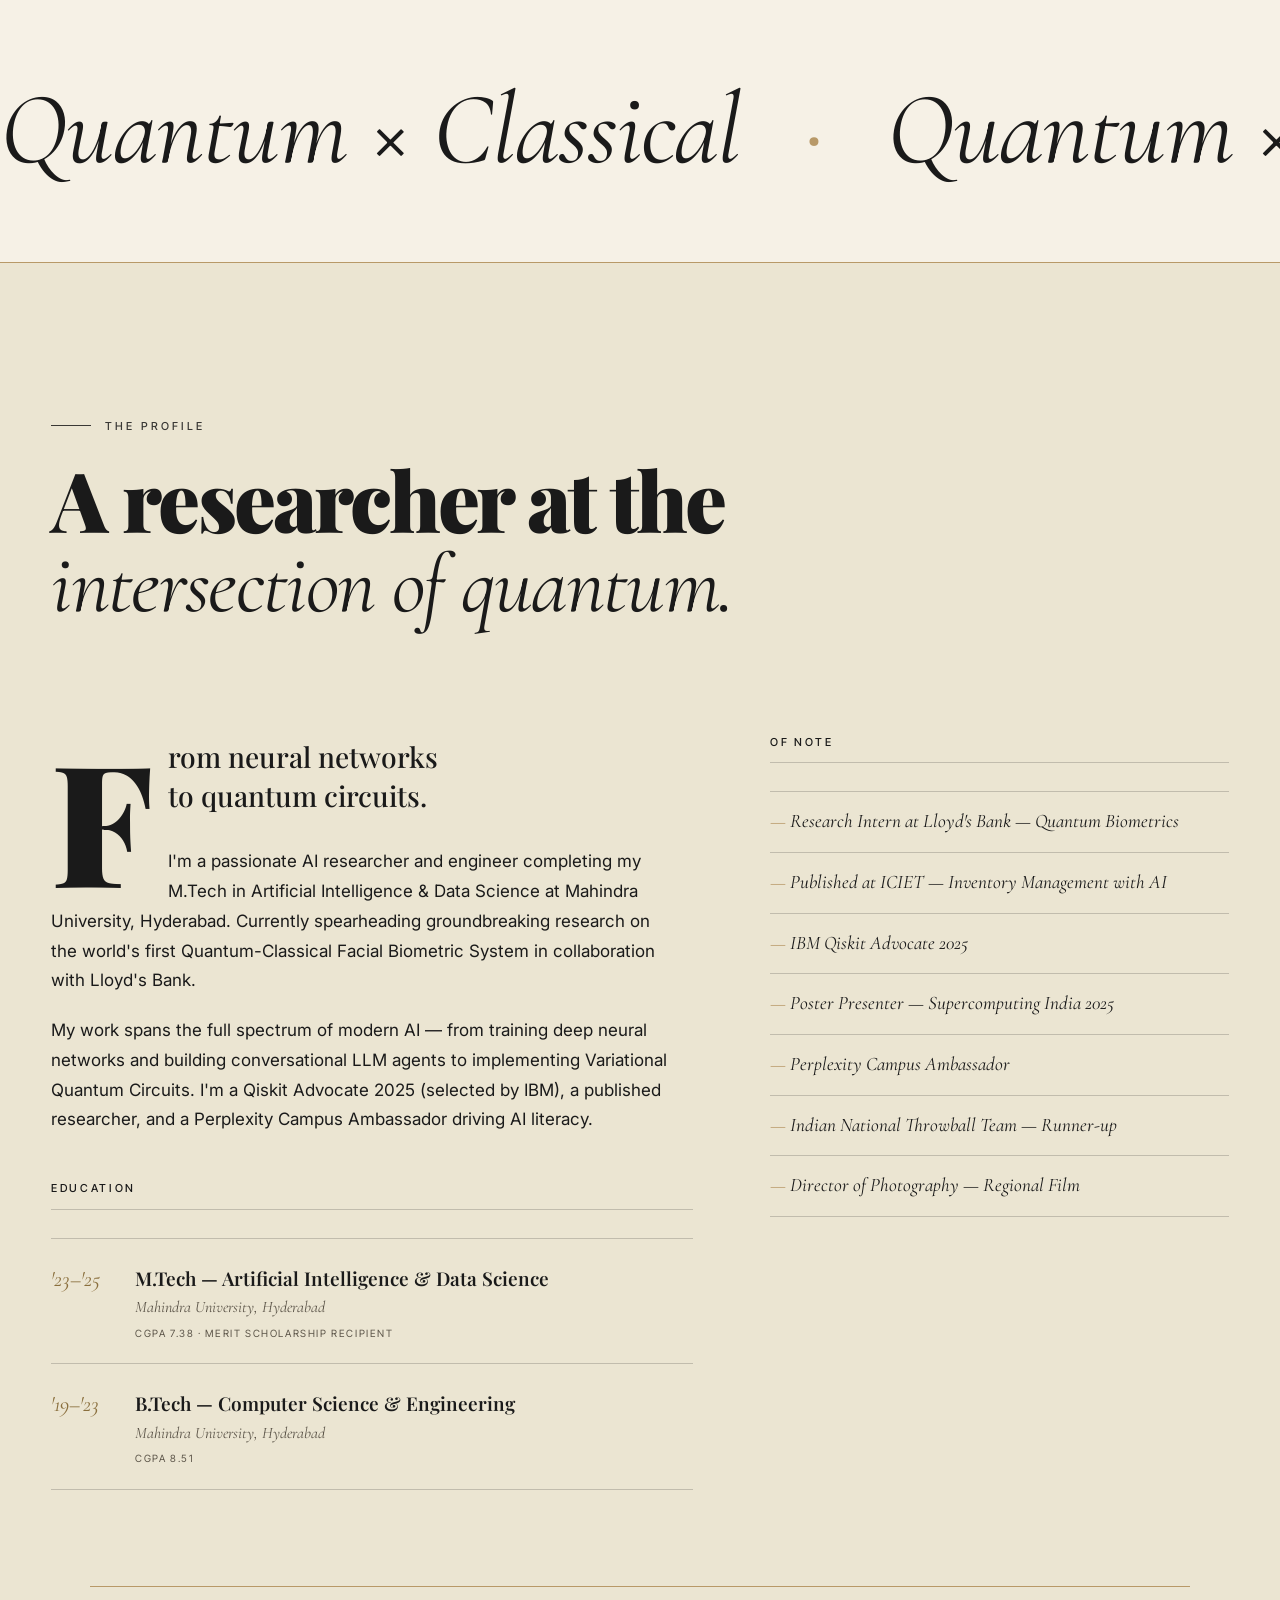
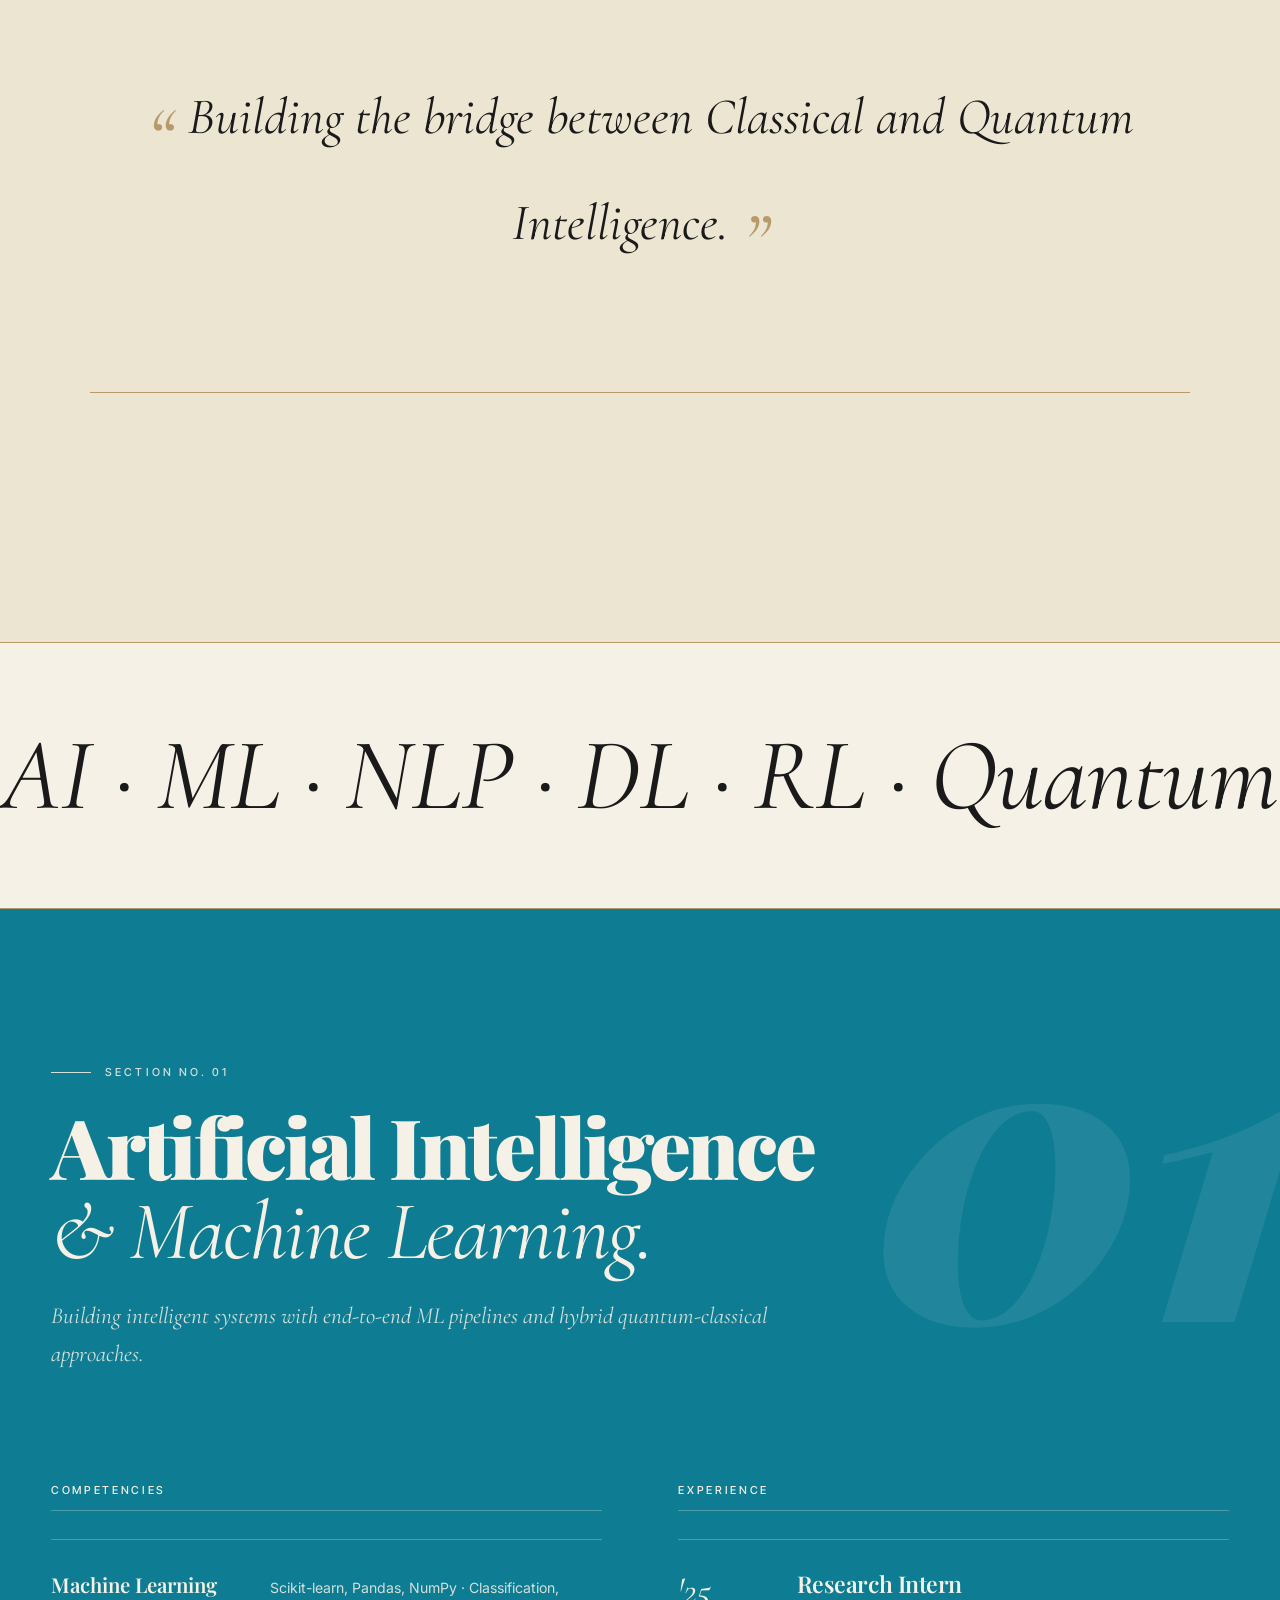
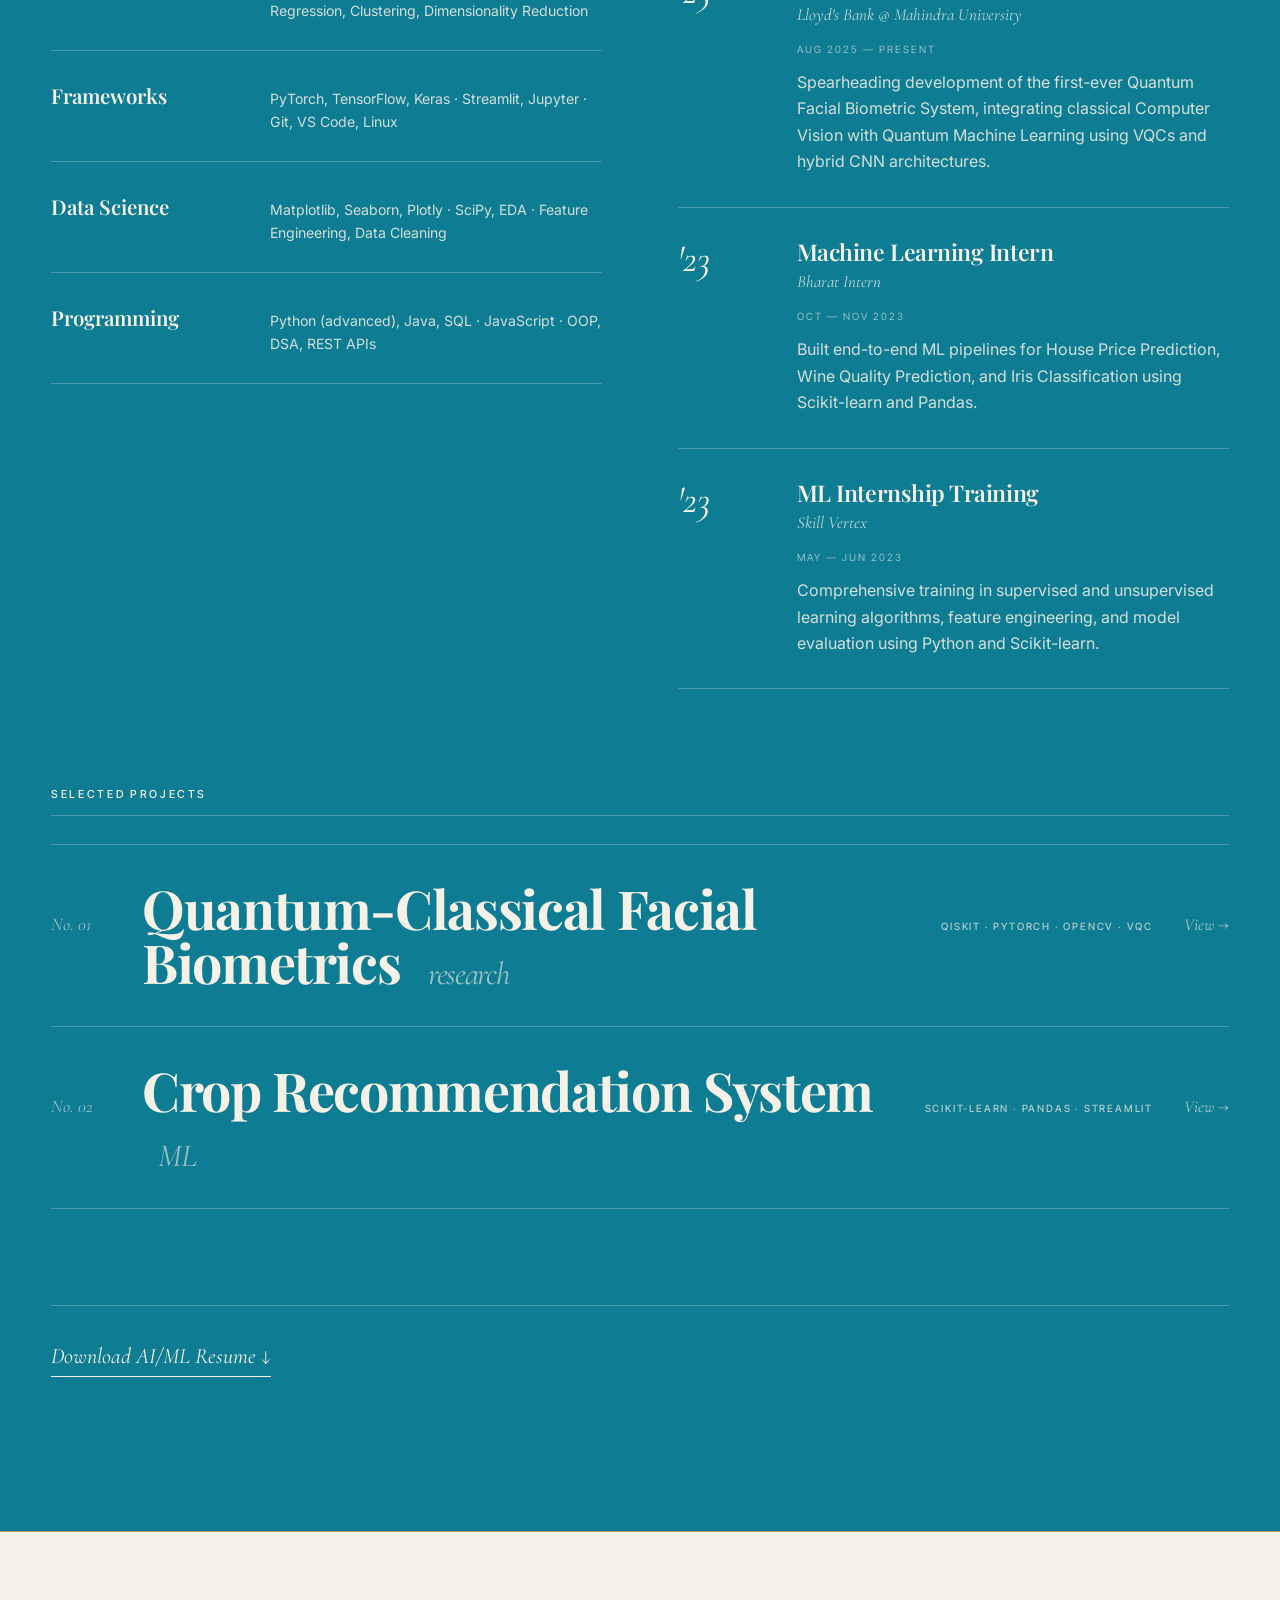
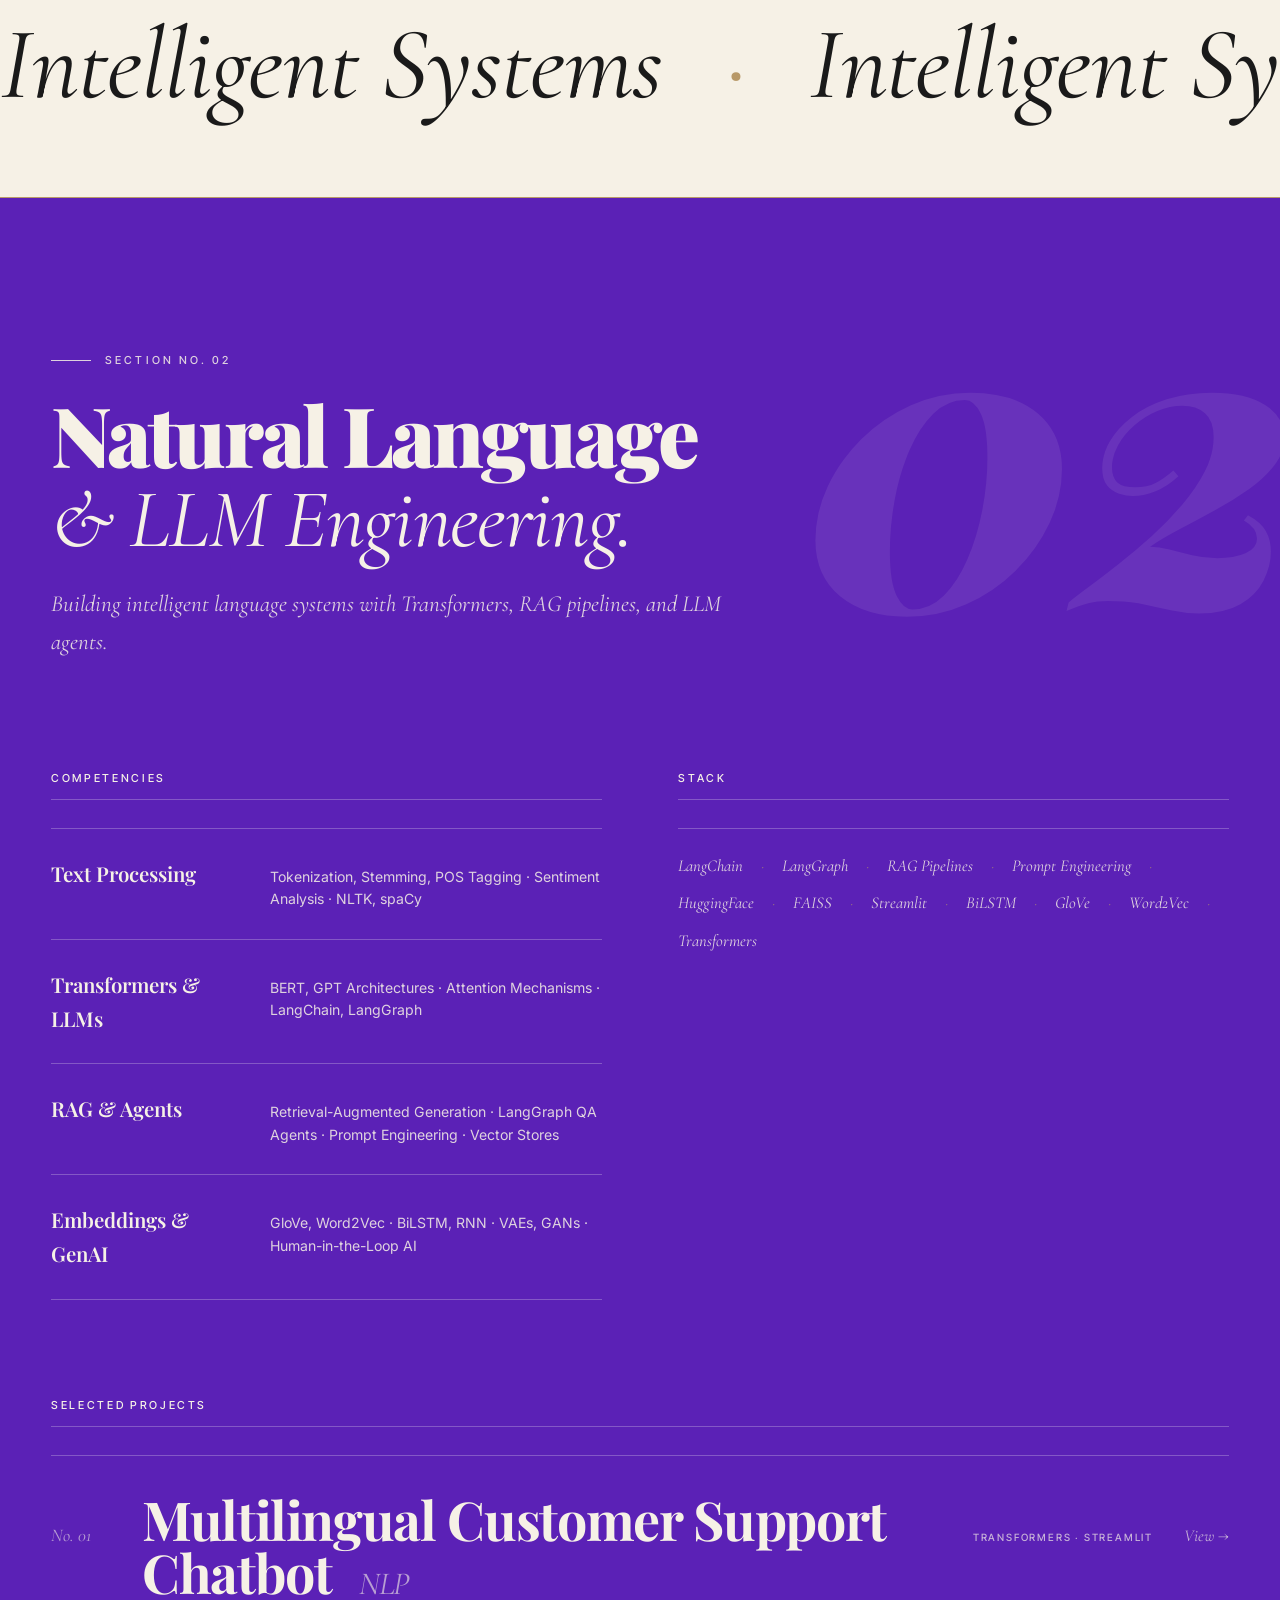
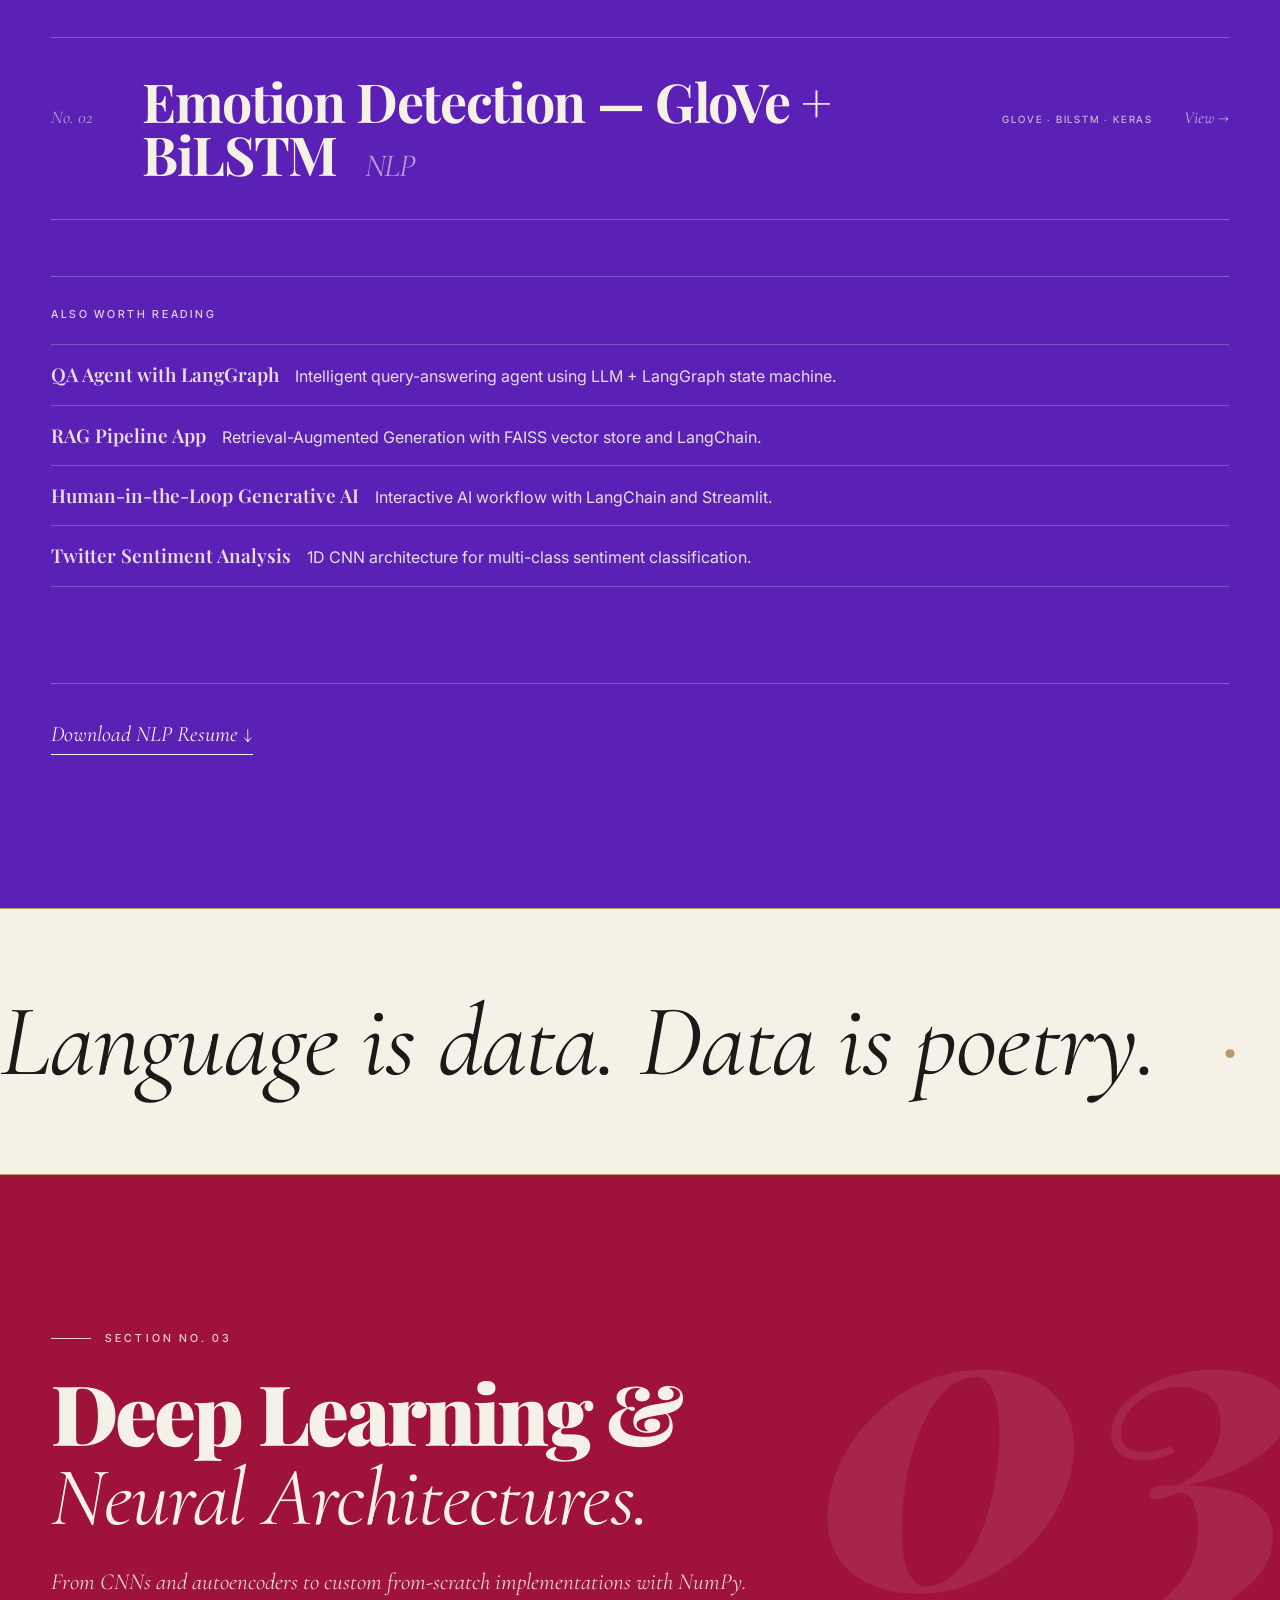
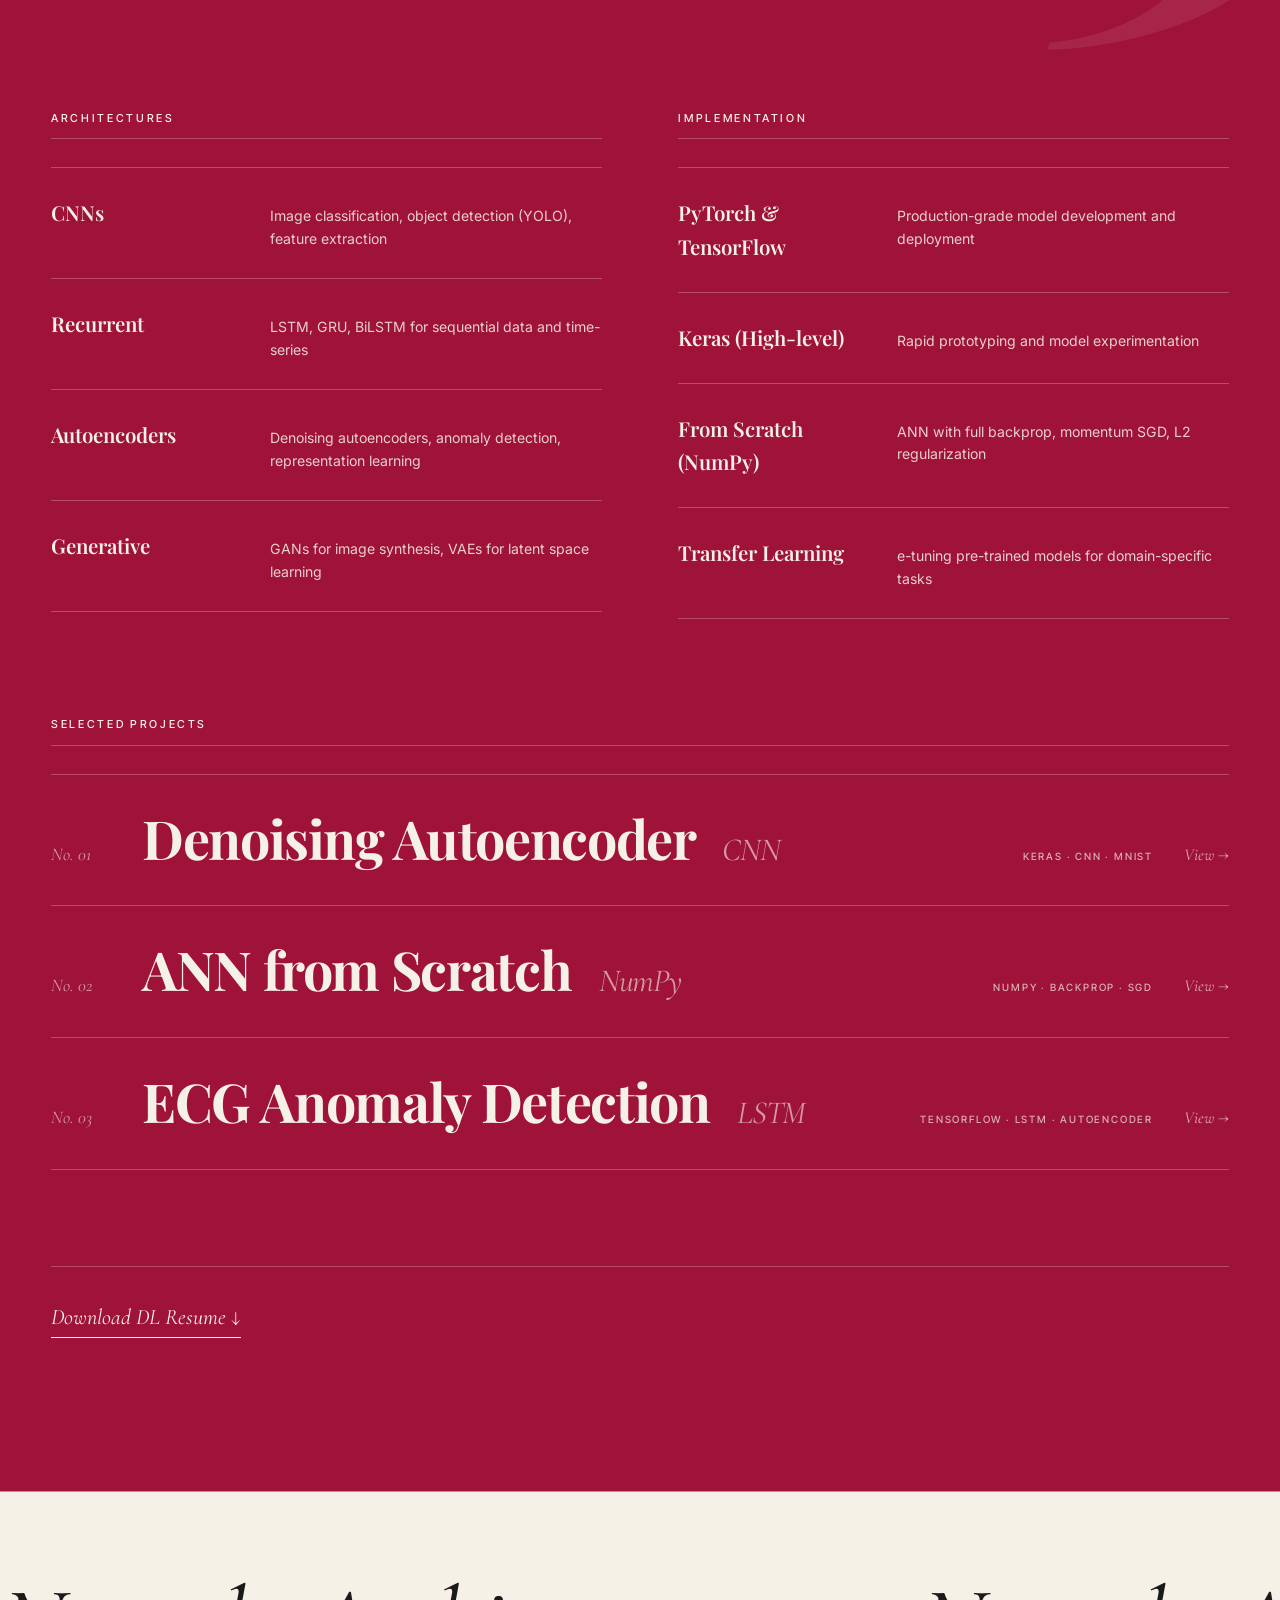
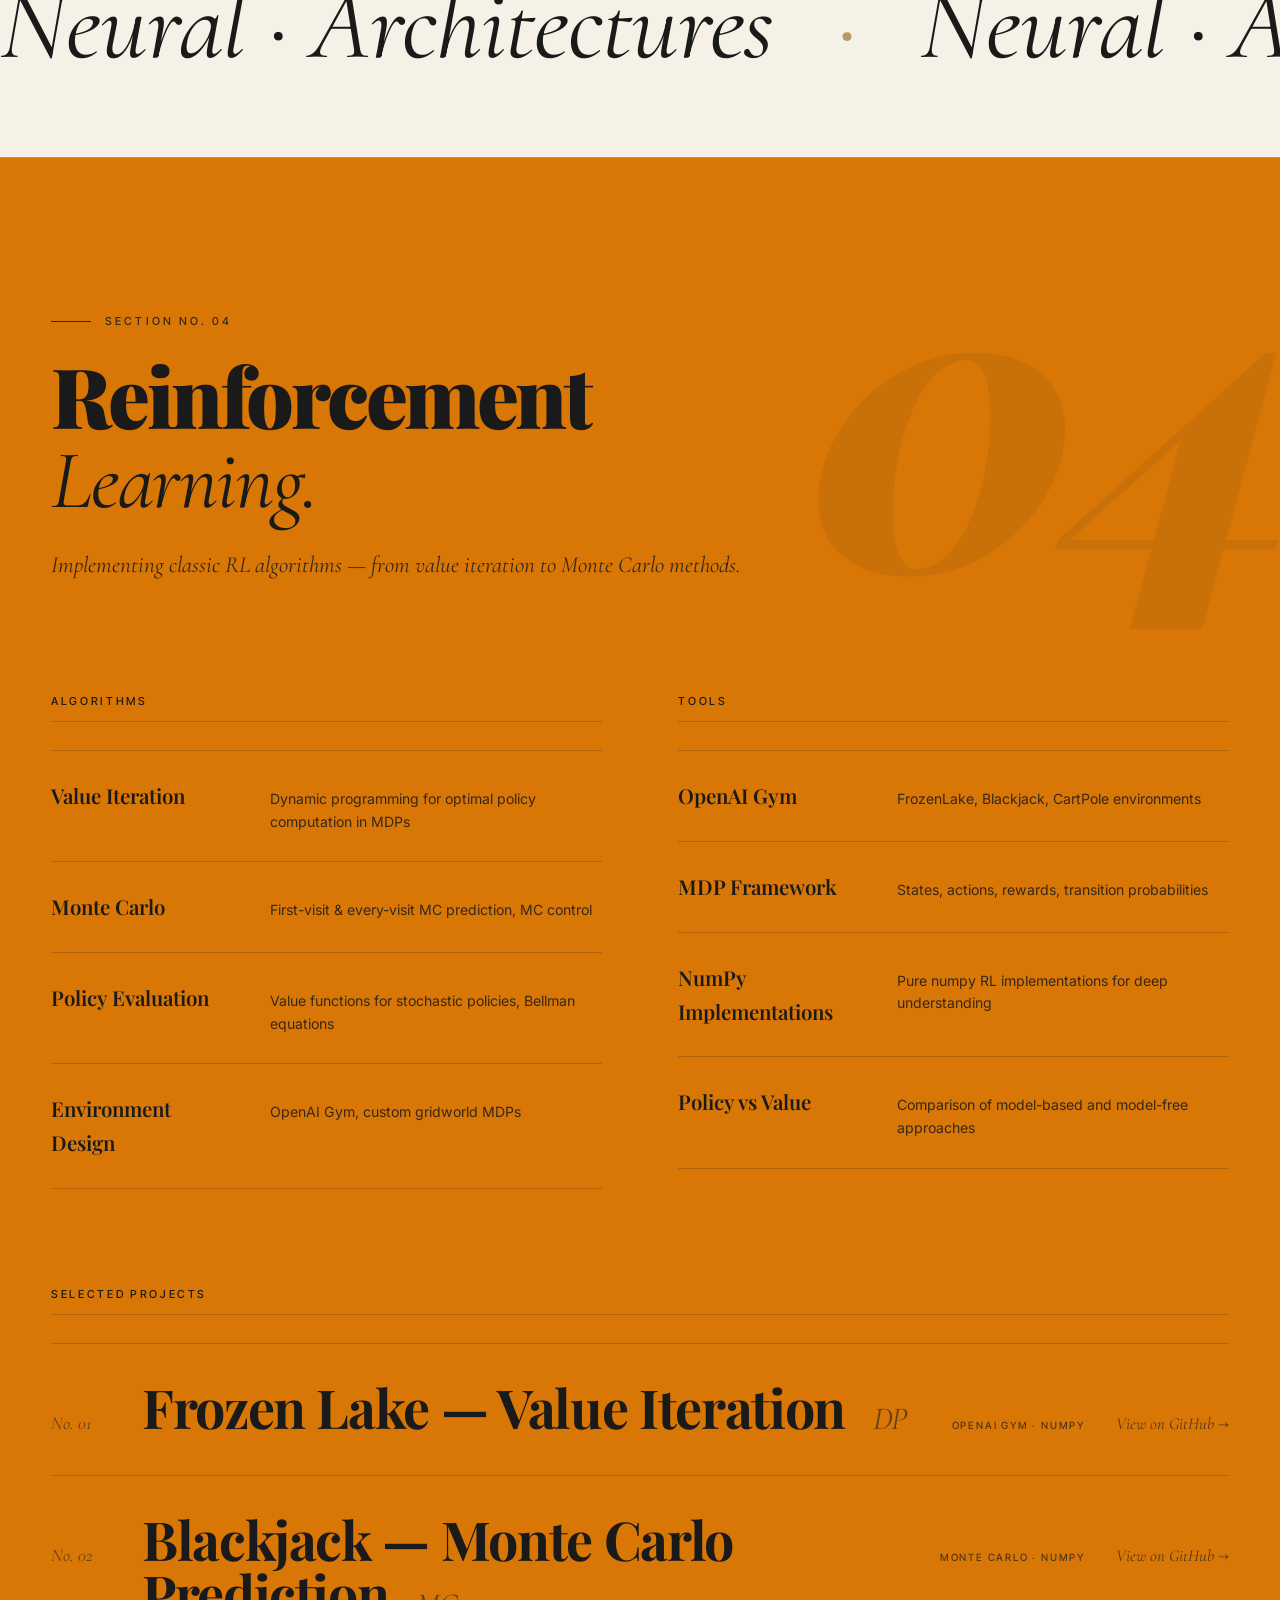
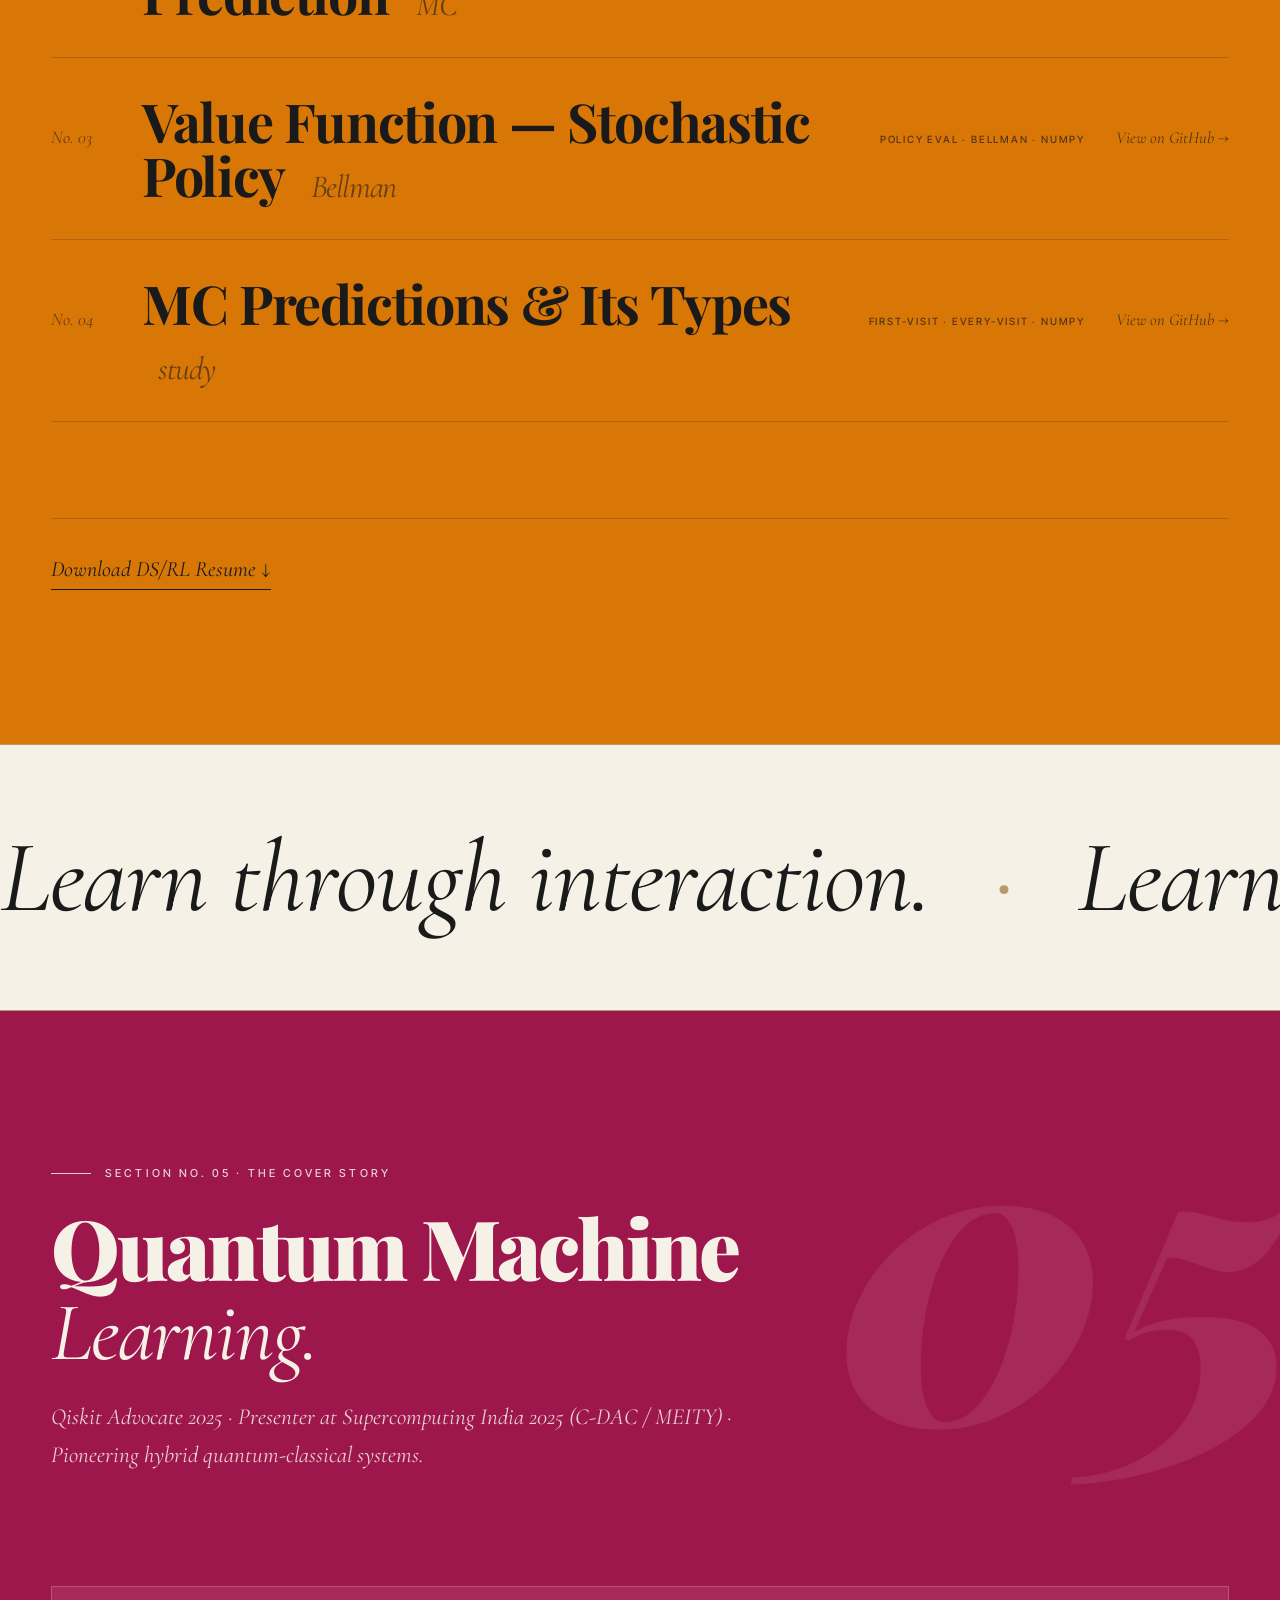
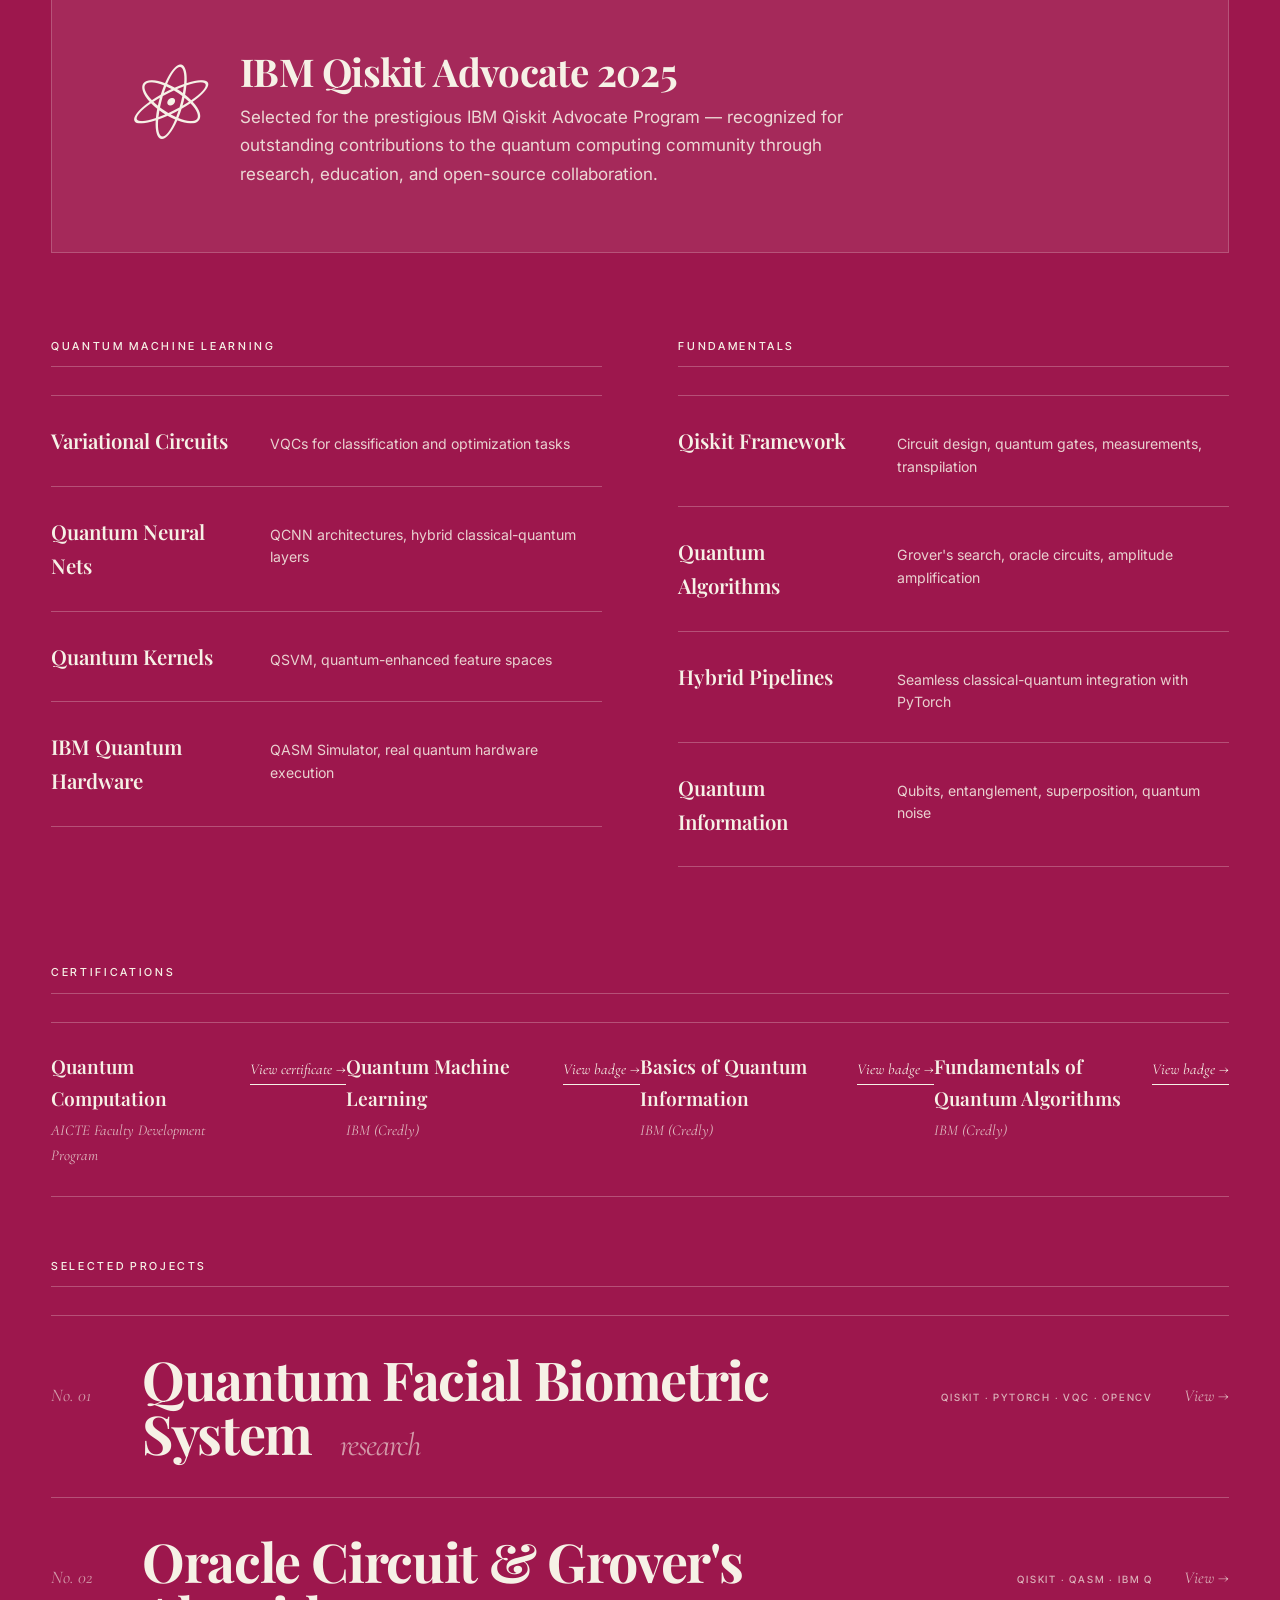
==== commit 9c956d15: "updated files" ====
--- a/index.html
+++ b/index.html
@@ -143,7 +143,7 @@
                 <span class="edu-year">'19–'23</span>
                 <div>
                   <div class="edu-deg">B.Tech — Computer Science &amp; Engineering</div>
-                  <div class="edu-school">GITAM University, Hyderabad</div>
+                  <div class="edu-school">Mahindra University, Hyderabad</div>
                   <div class="edu-meta">CGPA 8.51</div>
                 </div>
               </div>
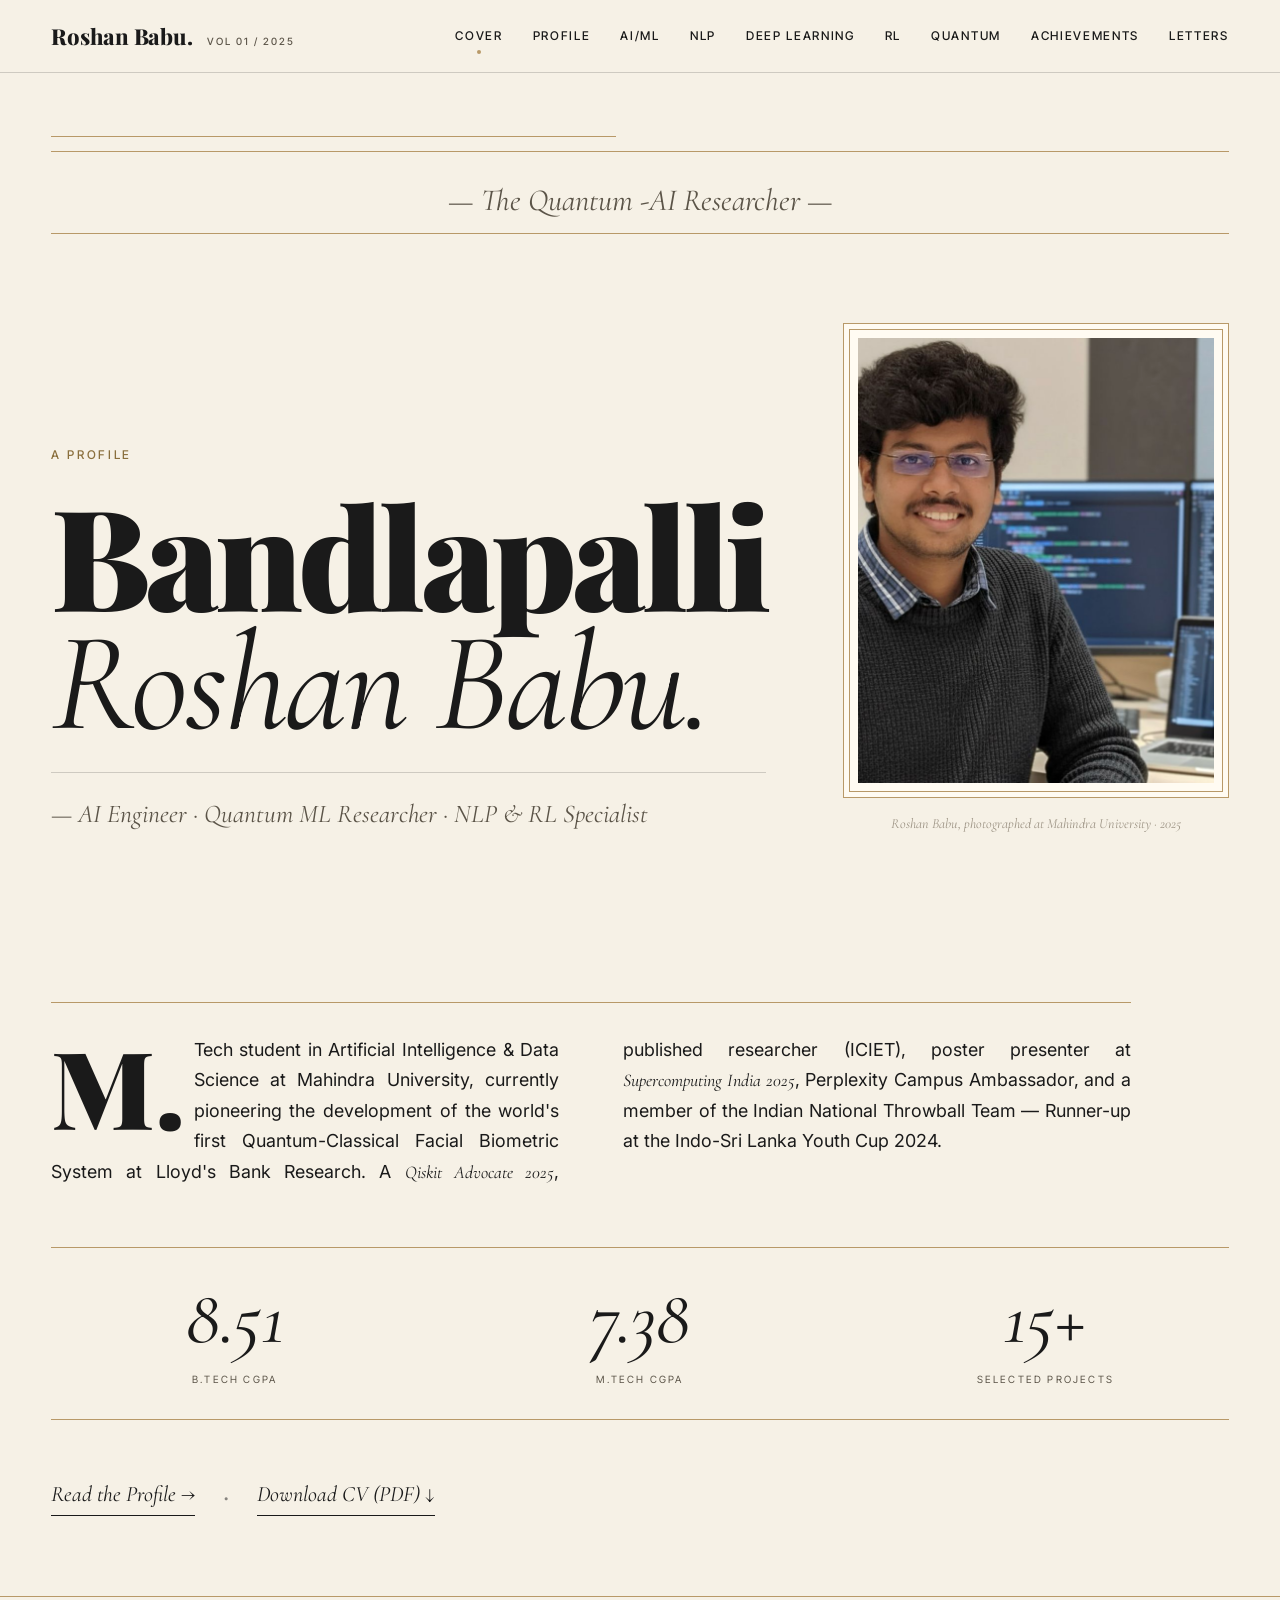
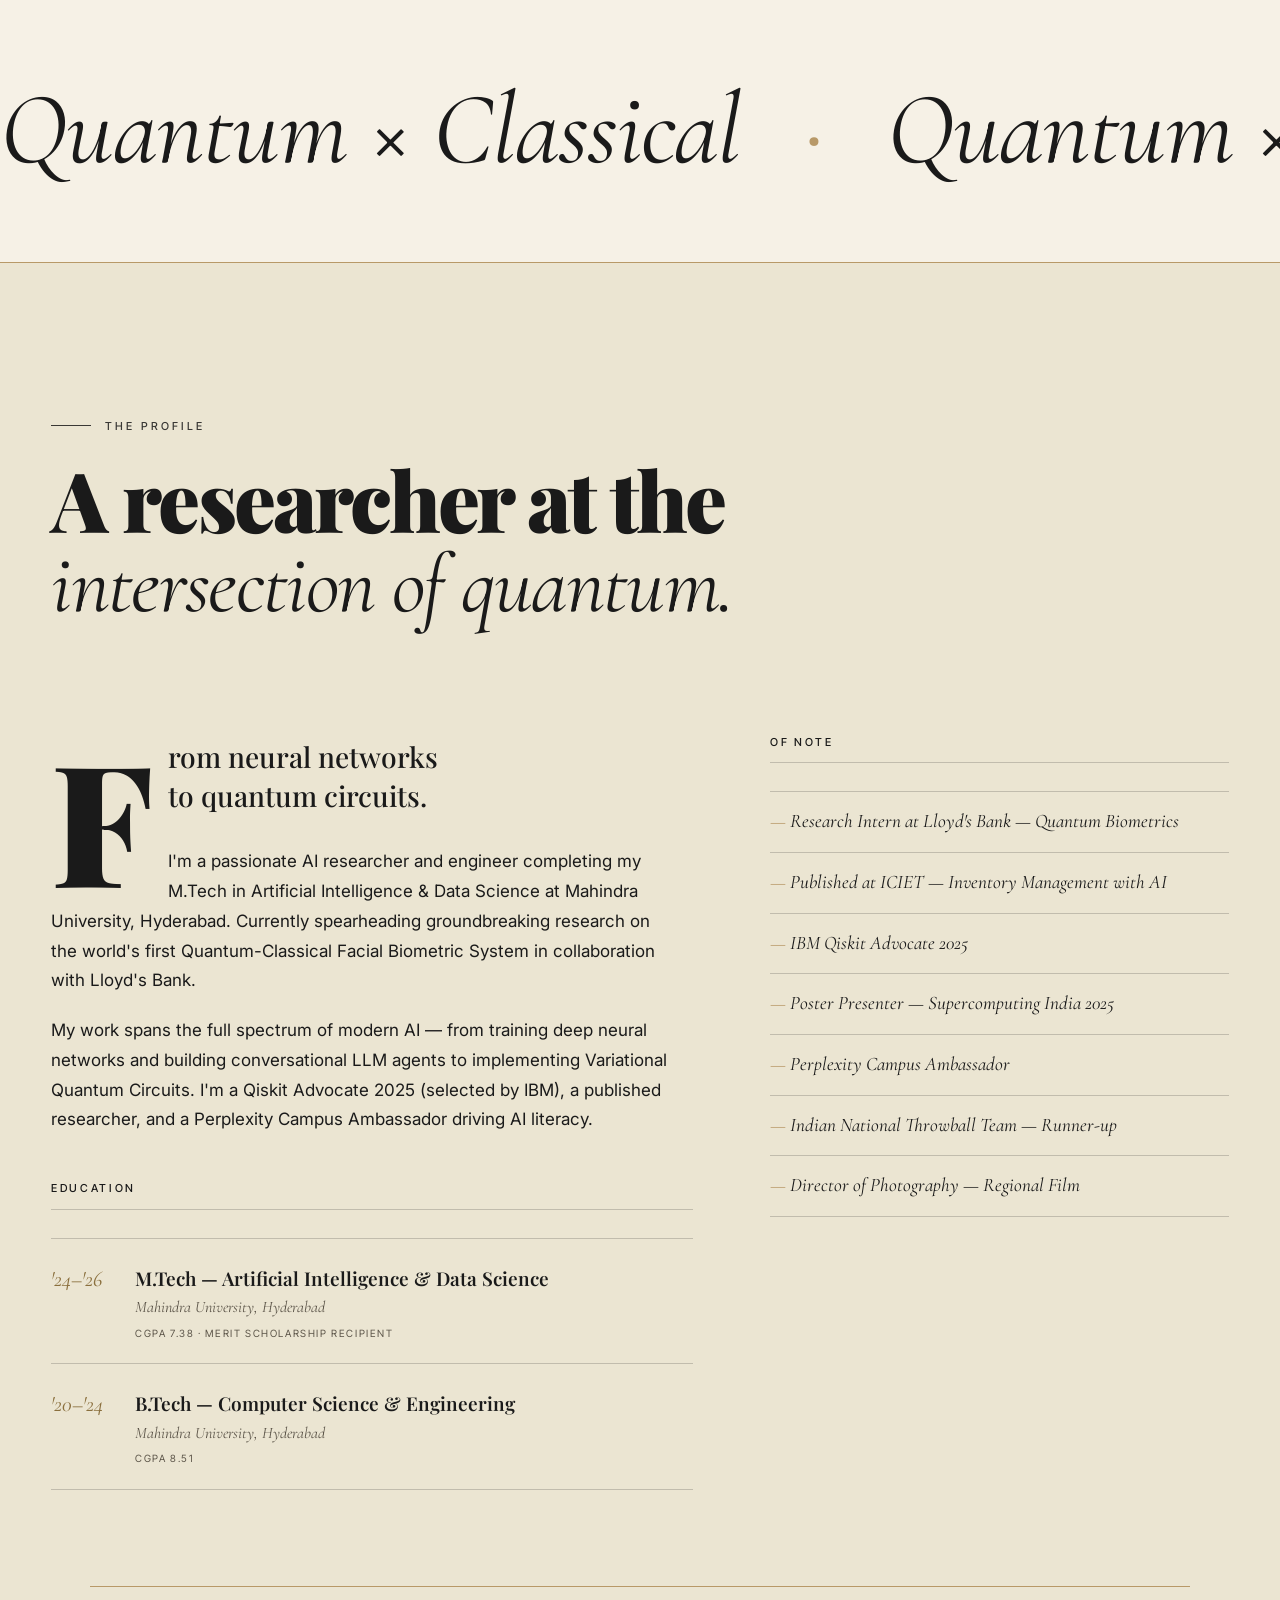
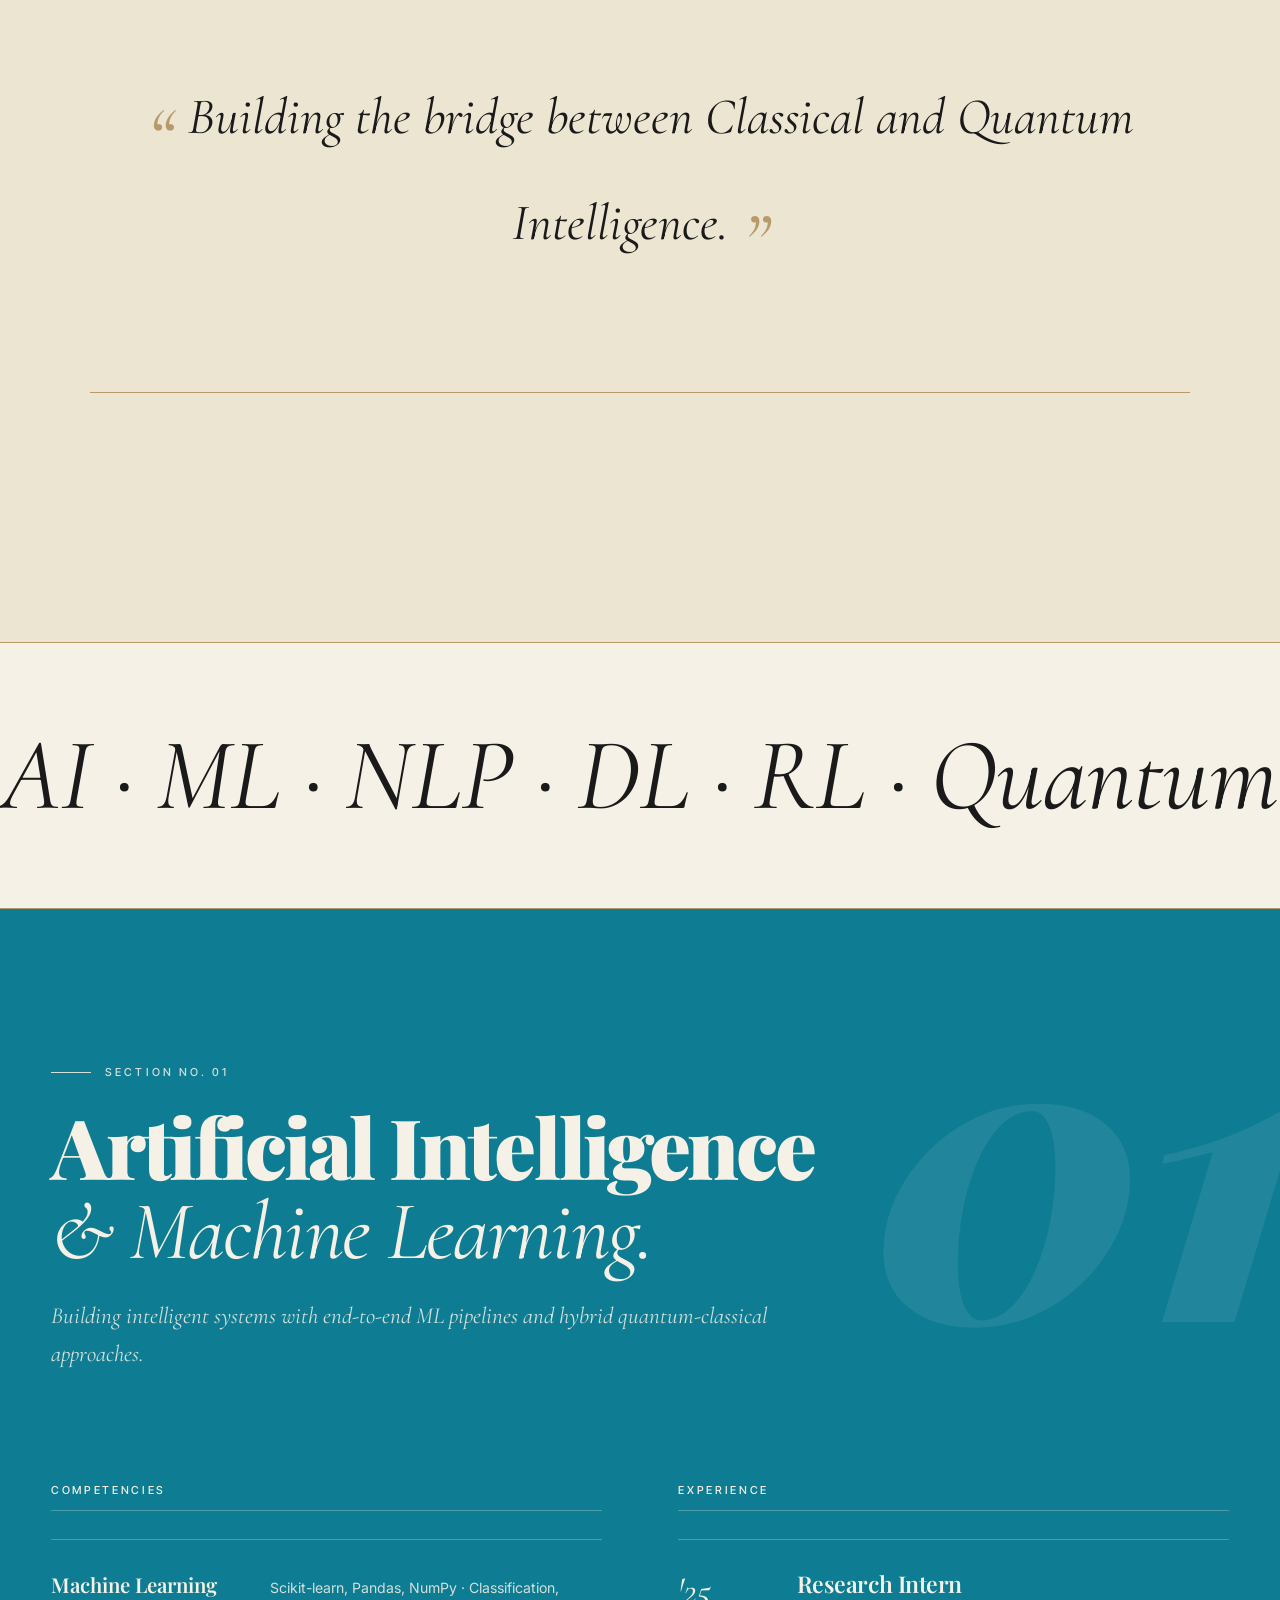
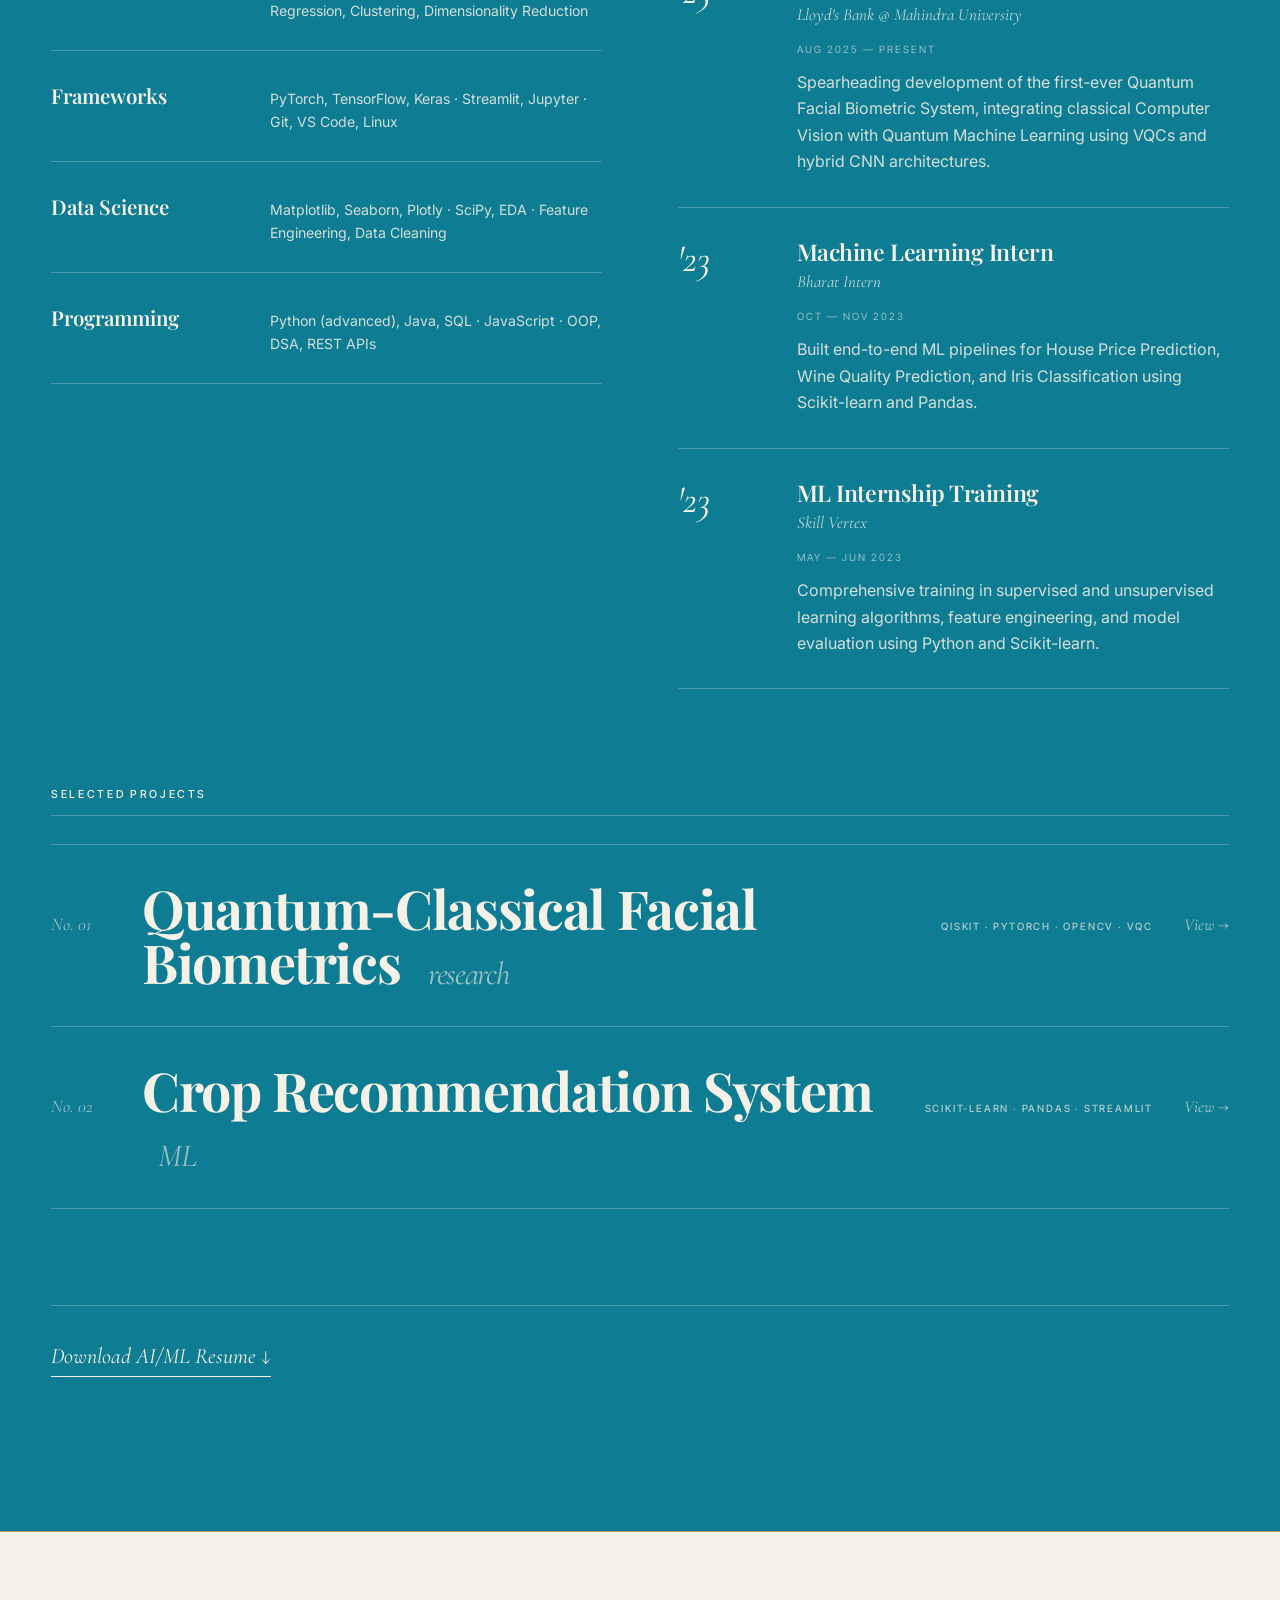
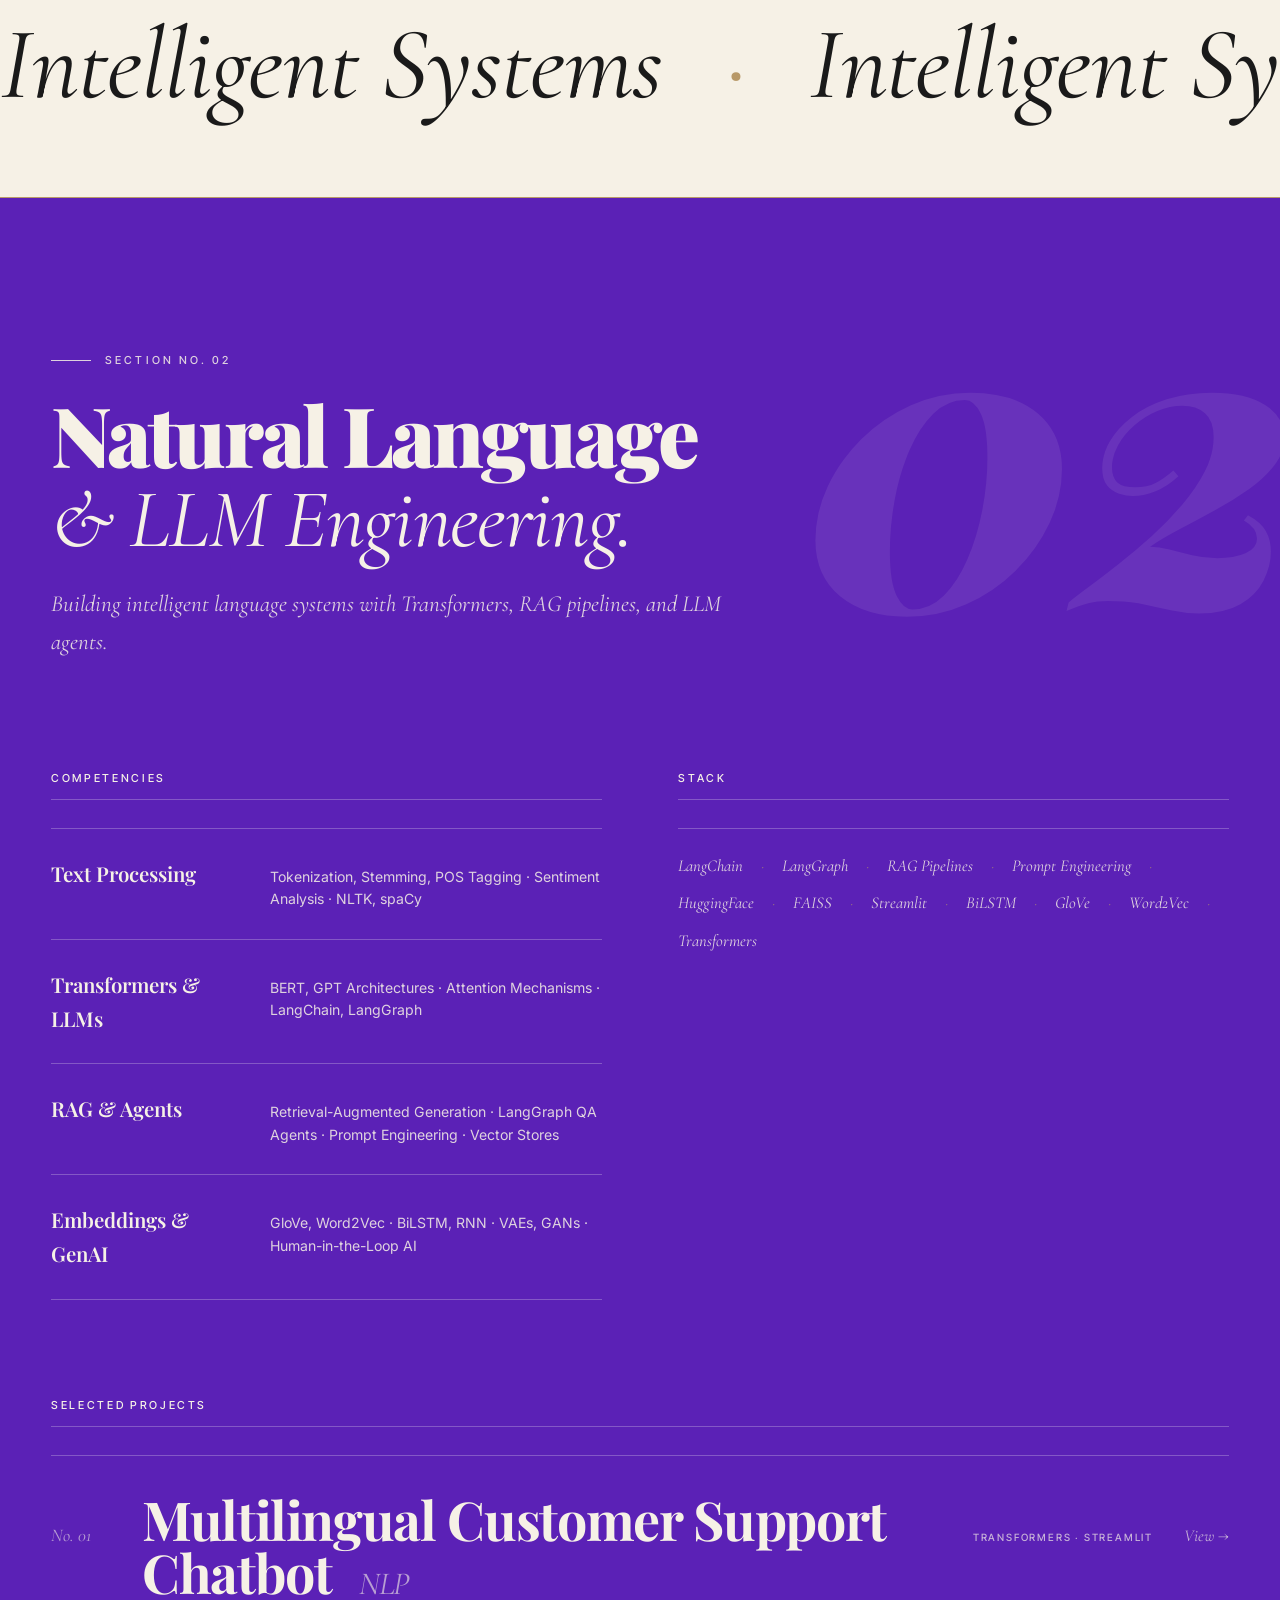
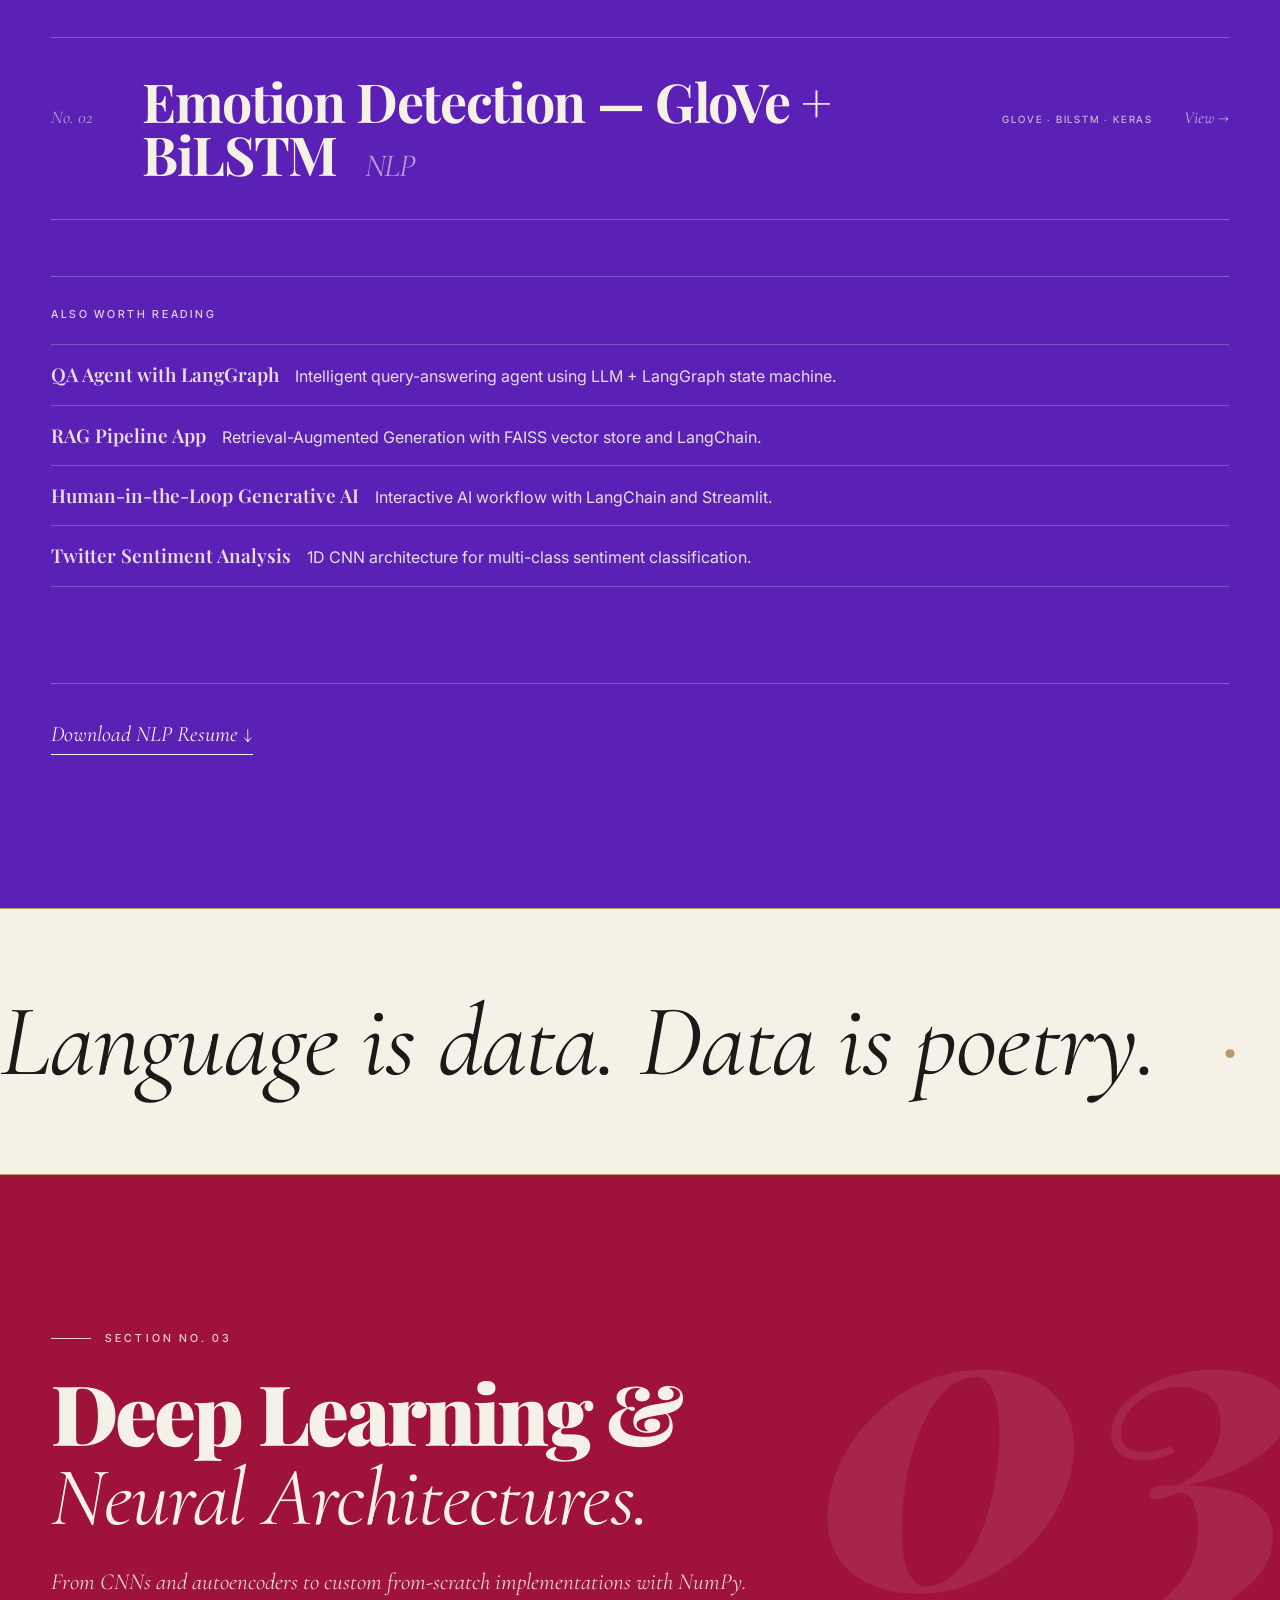
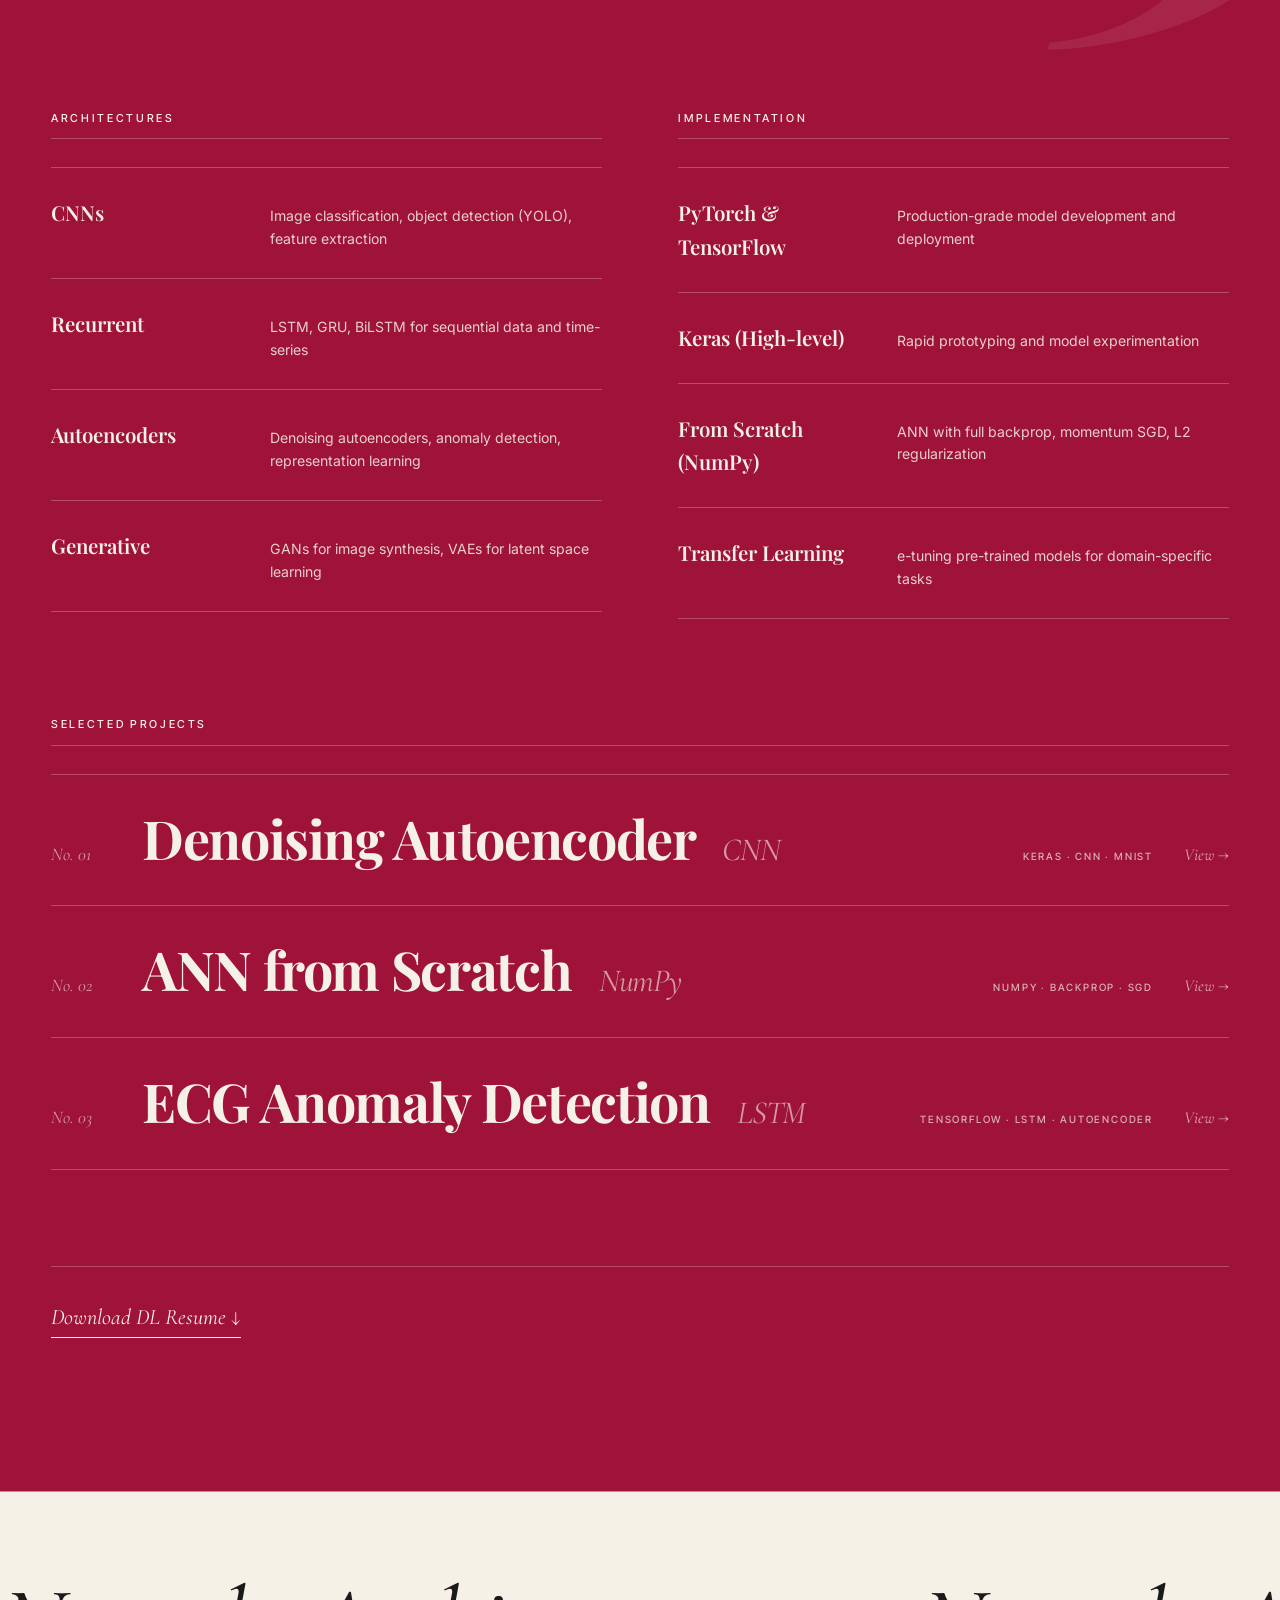
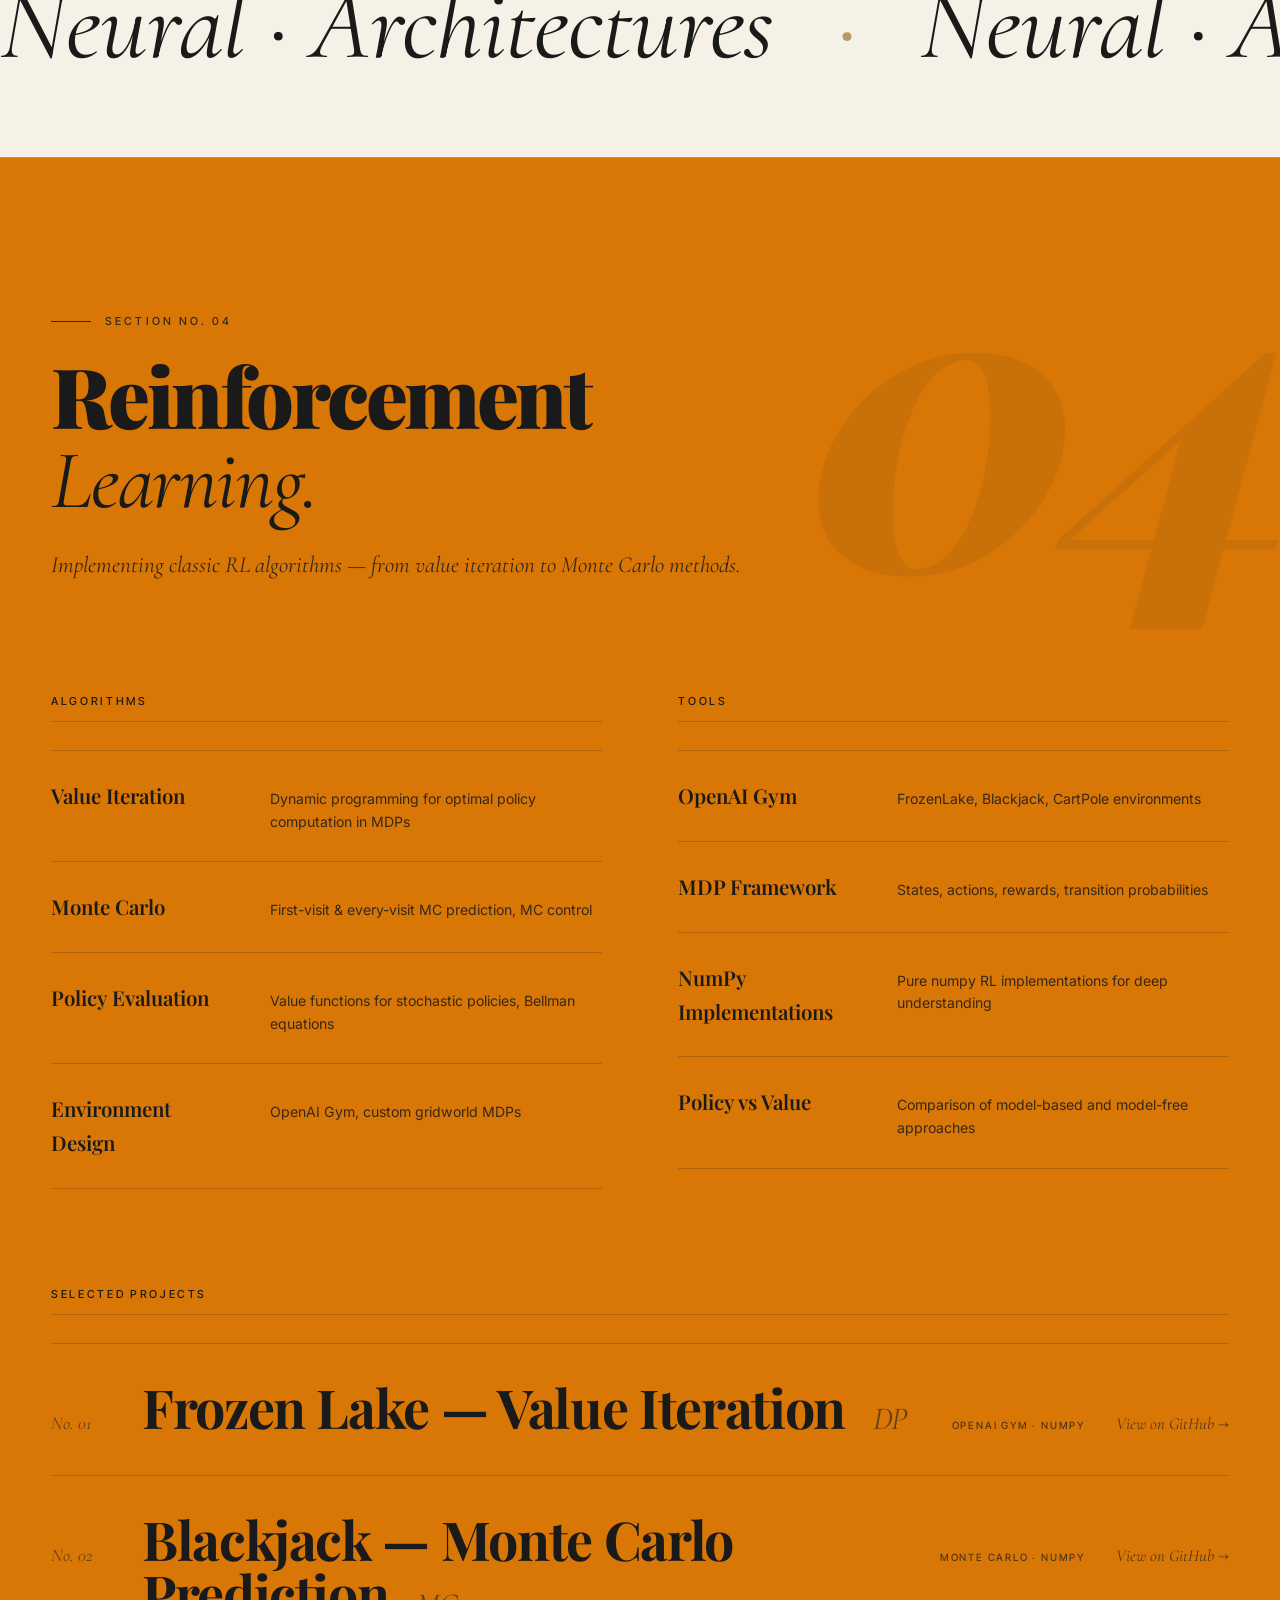
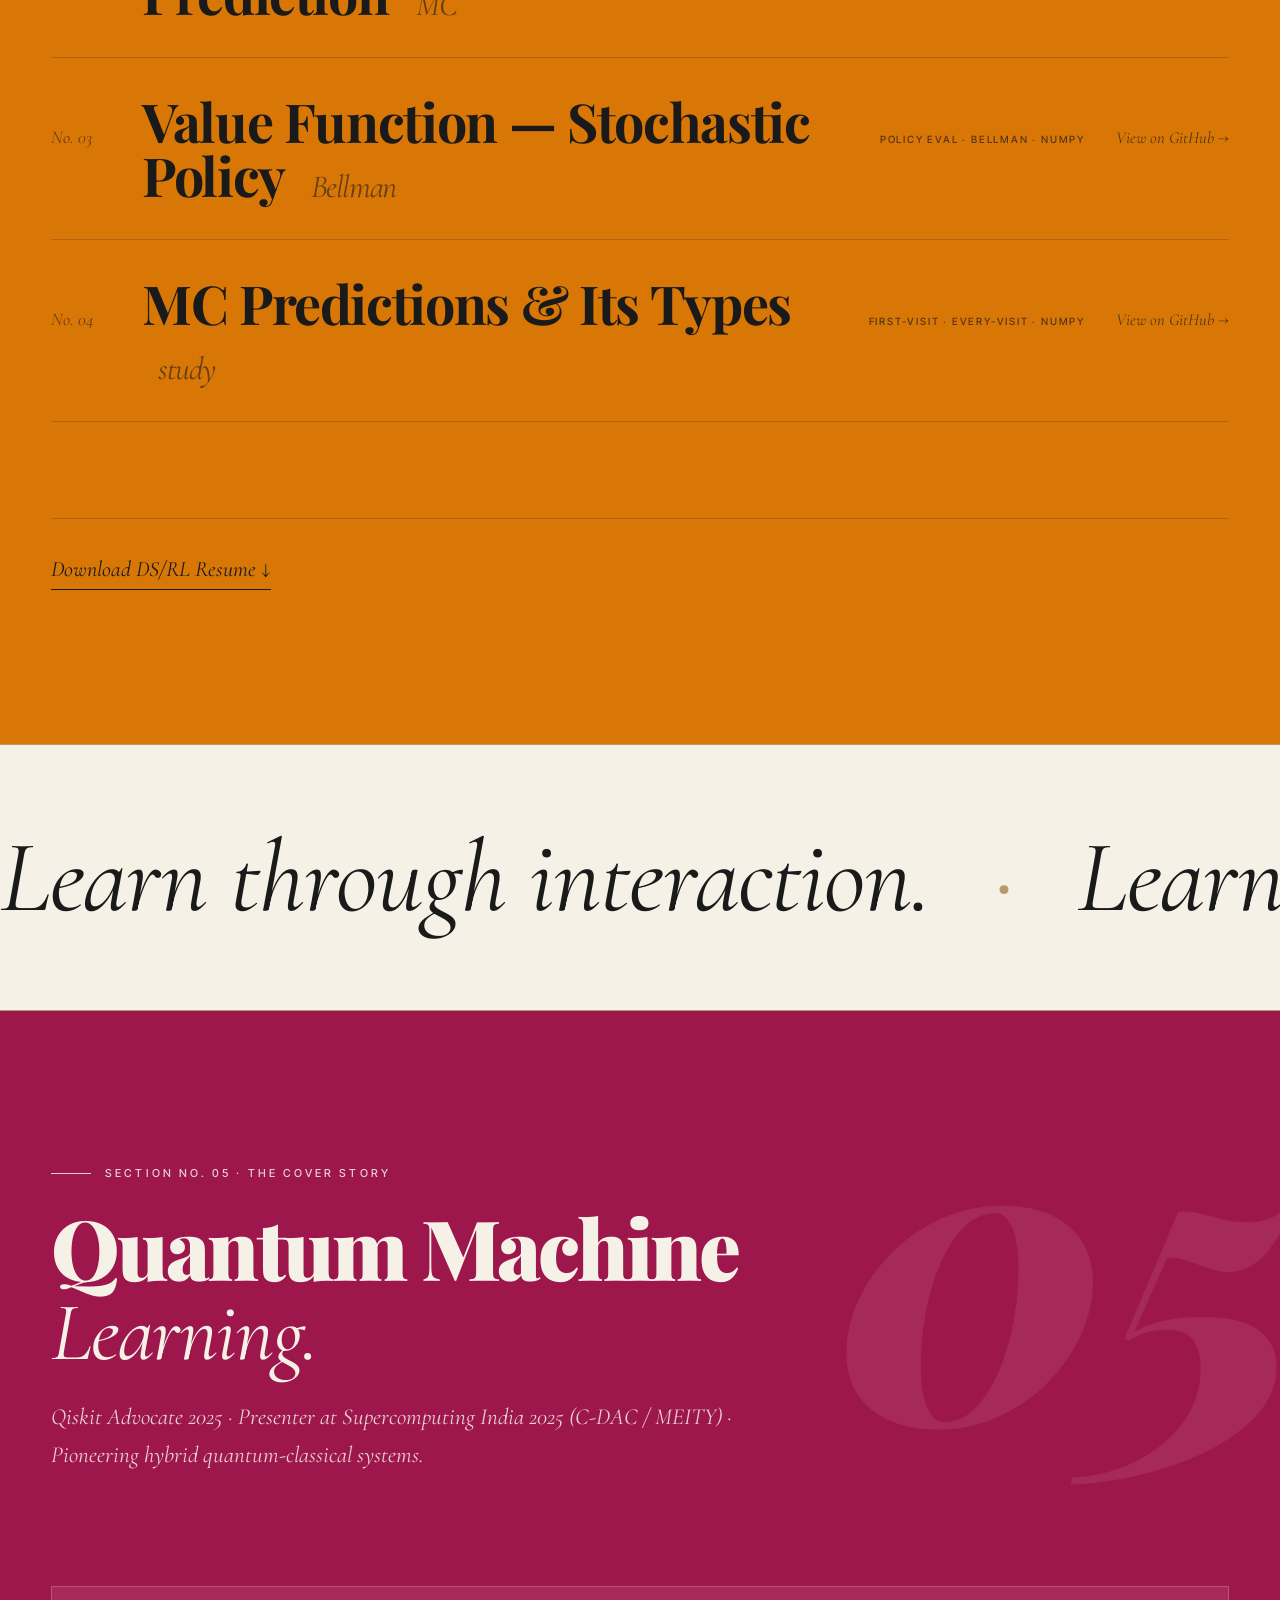
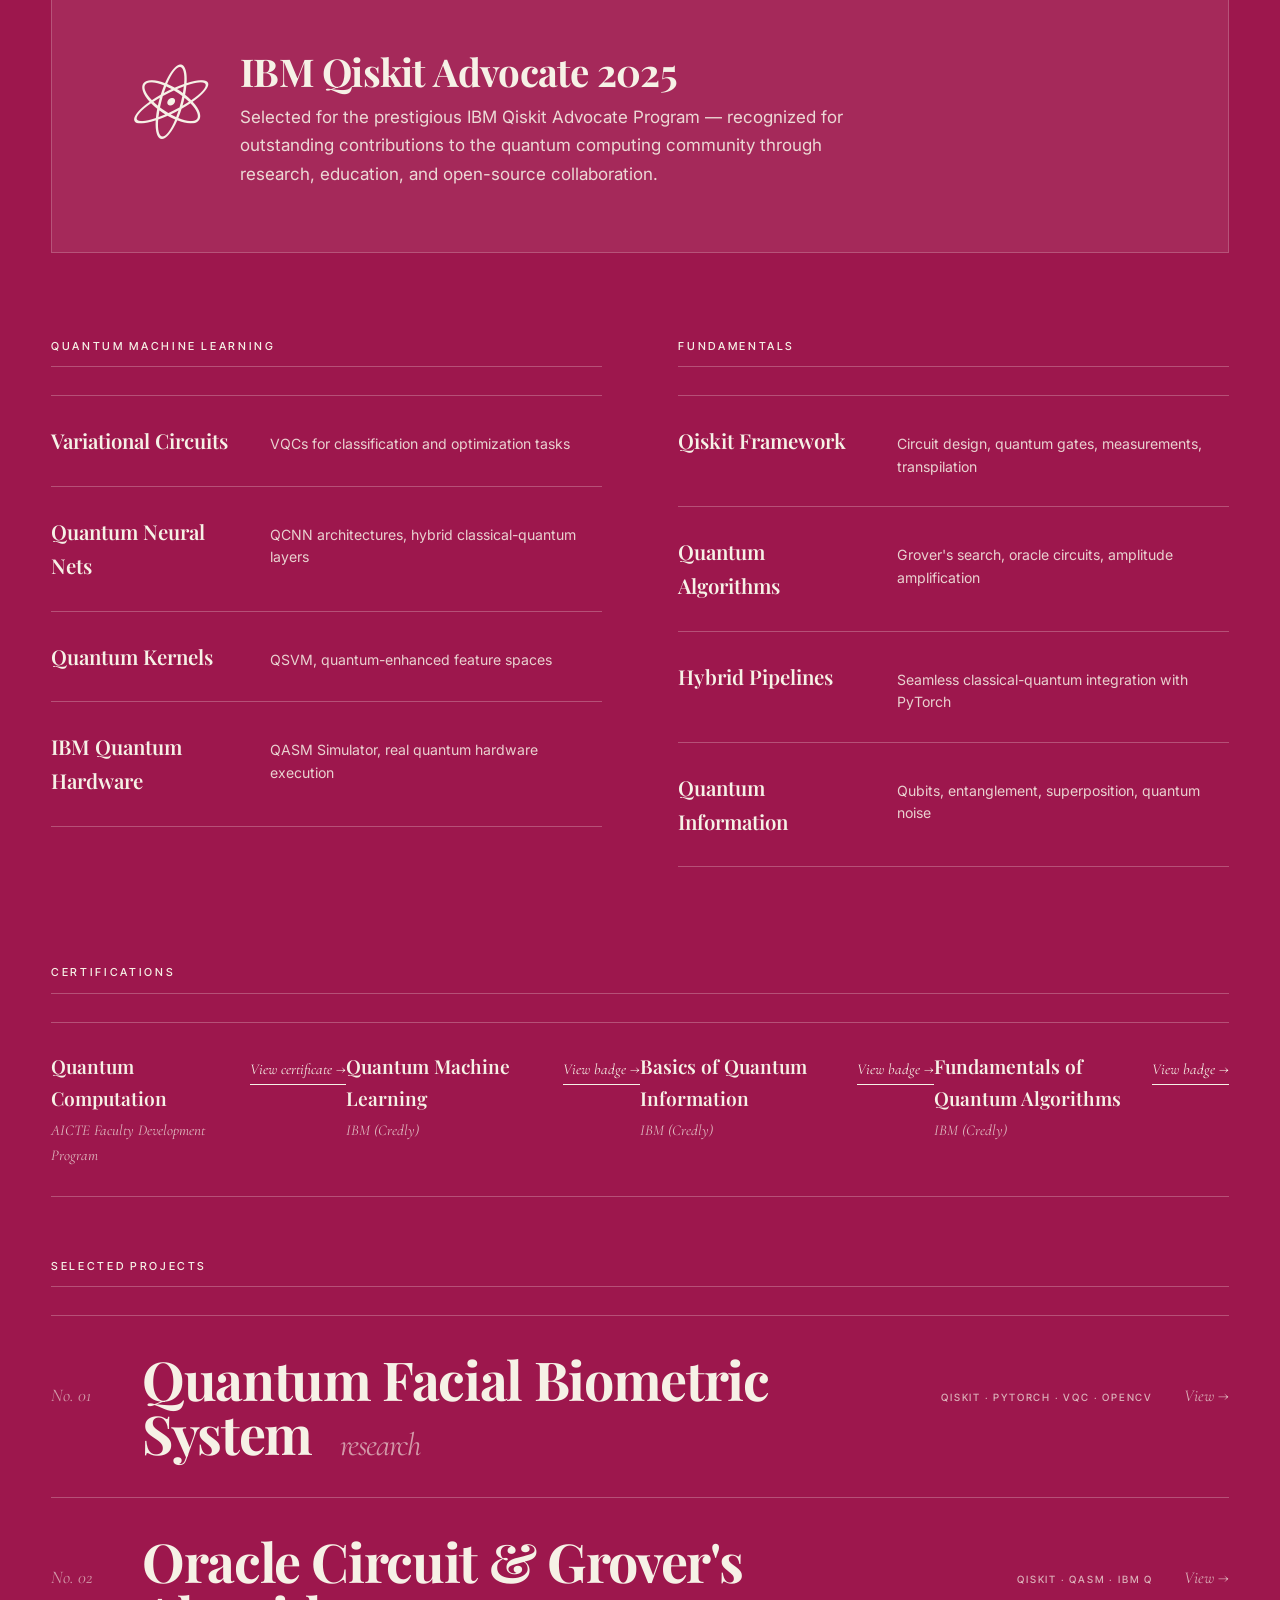
==== commit 95c23d98: "Redesign: luxury magazine editorial style with marquees and color spreads" ====
--- a/index.html
+++ b/index.html
@@ -132,7 +132,7 @@
             <div class="edu-block" style="margin-top:48px;">
               <h3 class="col-title">Education</h3>
               <div class="edu-row">
-                <span class="edu-year">'23–'25</span>
+                <span class="edu-year">'24–'26</span>
                 <div>
                   <div class="edu-deg">M.Tech — Artificial Intelligence &amp; Data Science</div>
                   <div class="edu-school">Mahindra University, Hyderabad</div>
@@ -140,7 +140,7 @@
                 </div>
               </div>
               <div class="edu-row">
-                <span class="edu-year">'19–'23</span>
+                <span class="edu-year">'20–'24</span>
                 <div>
                   <div class="edu-deg">B.Tech — Computer Science &amp; Engineering</div>
                   <div class="edu-school">Mahindra University, Hyderabad</div>
